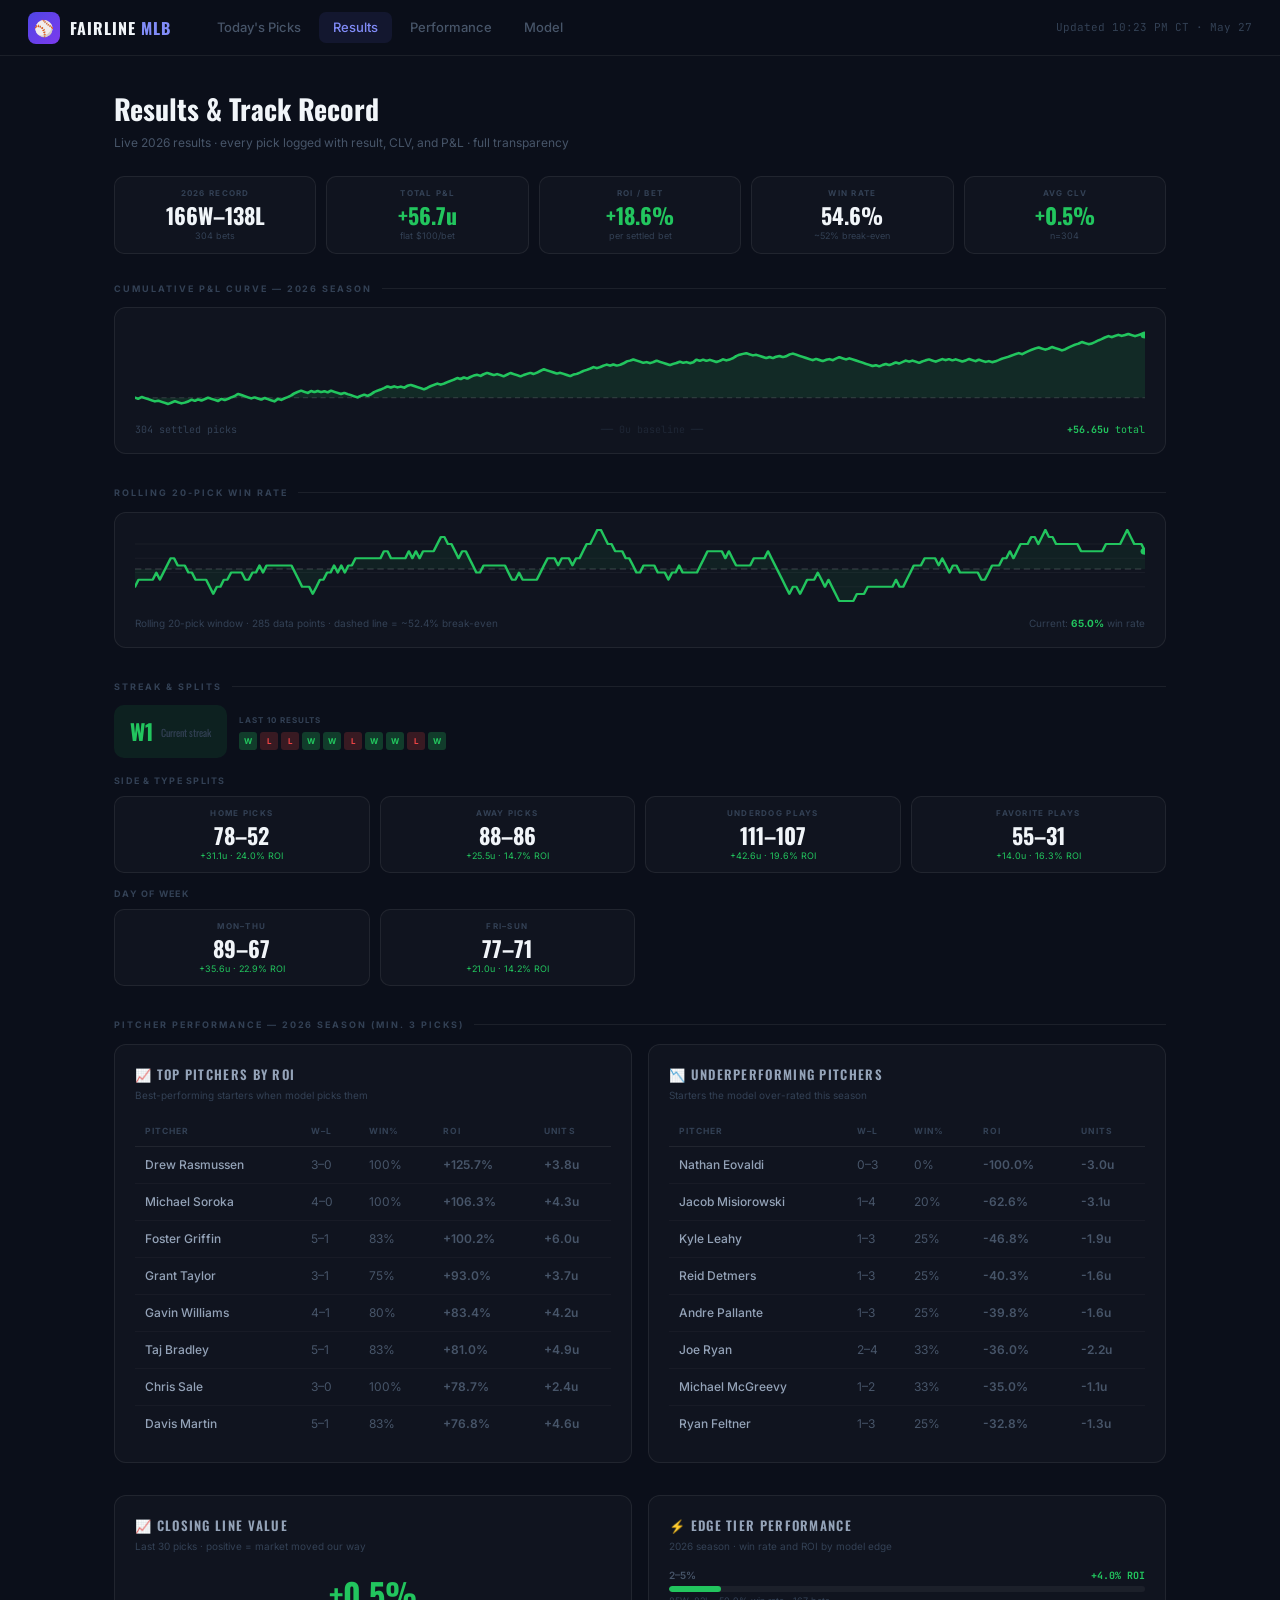
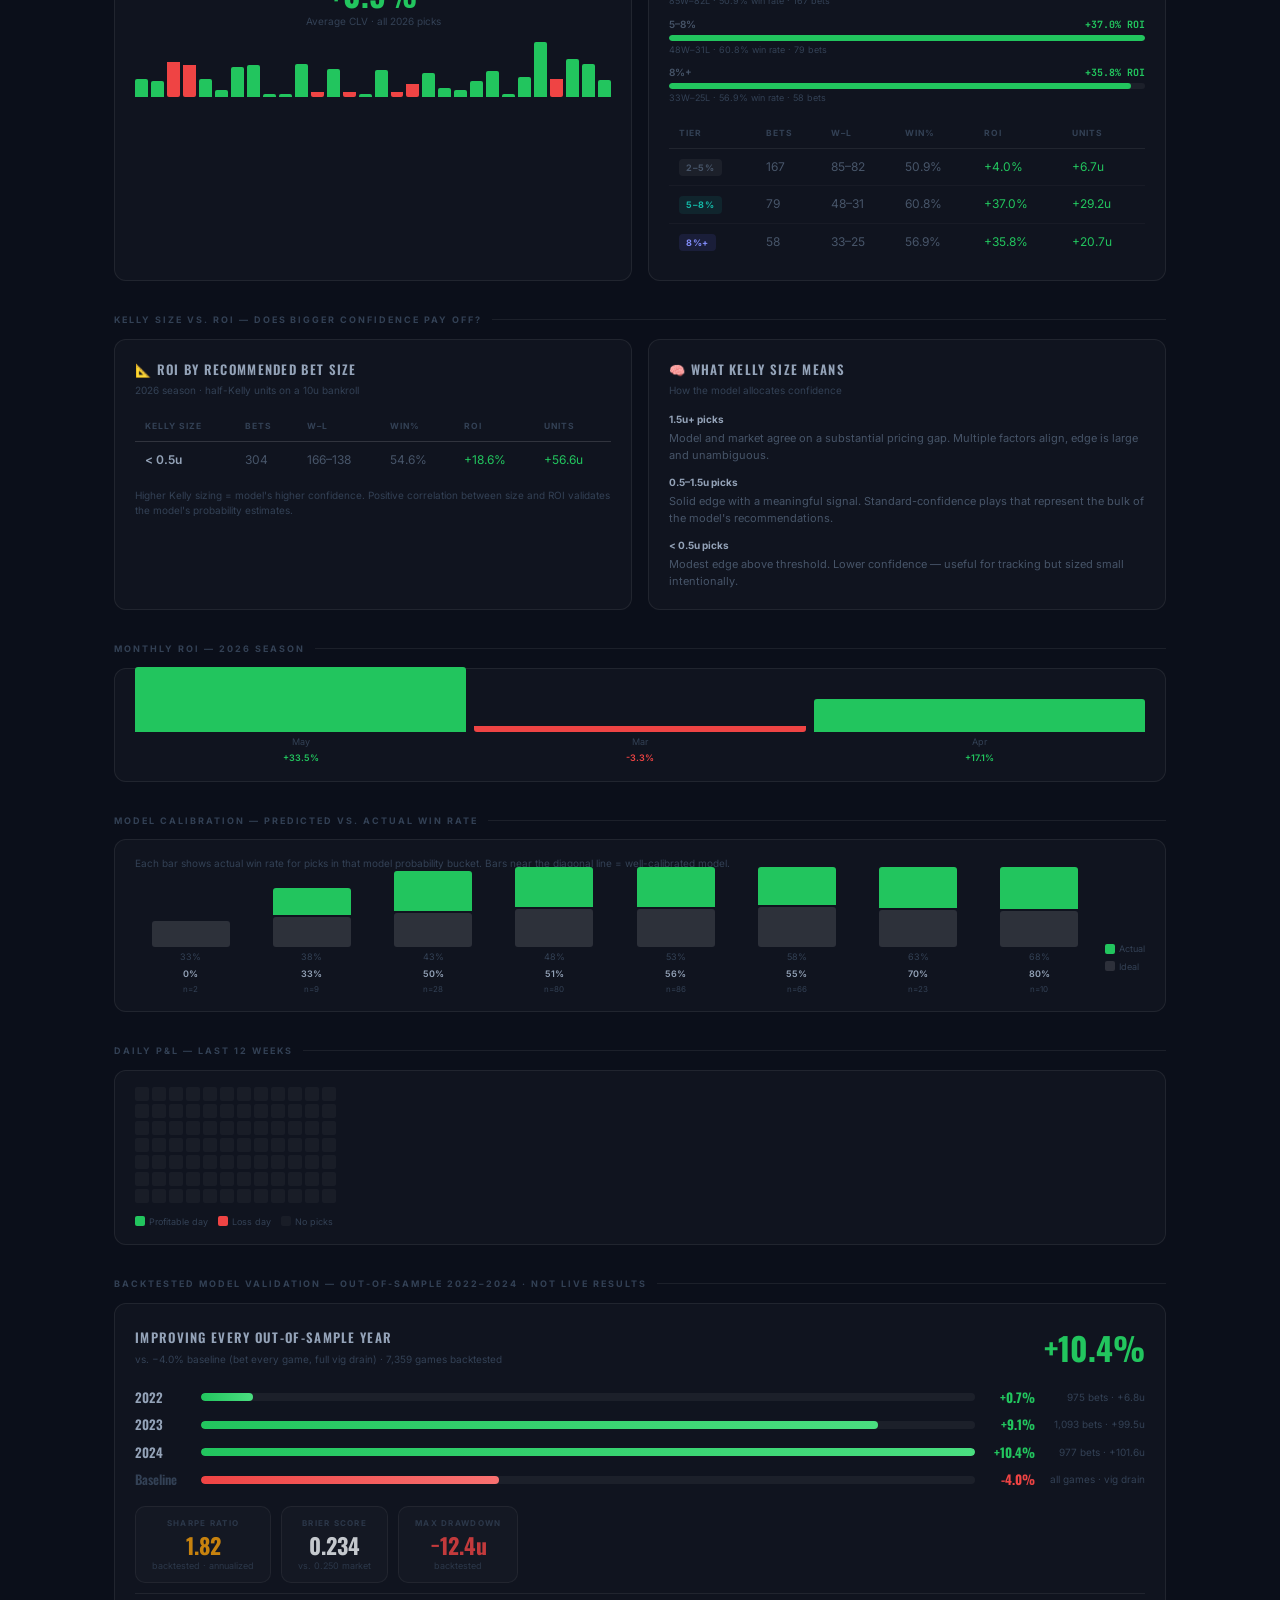
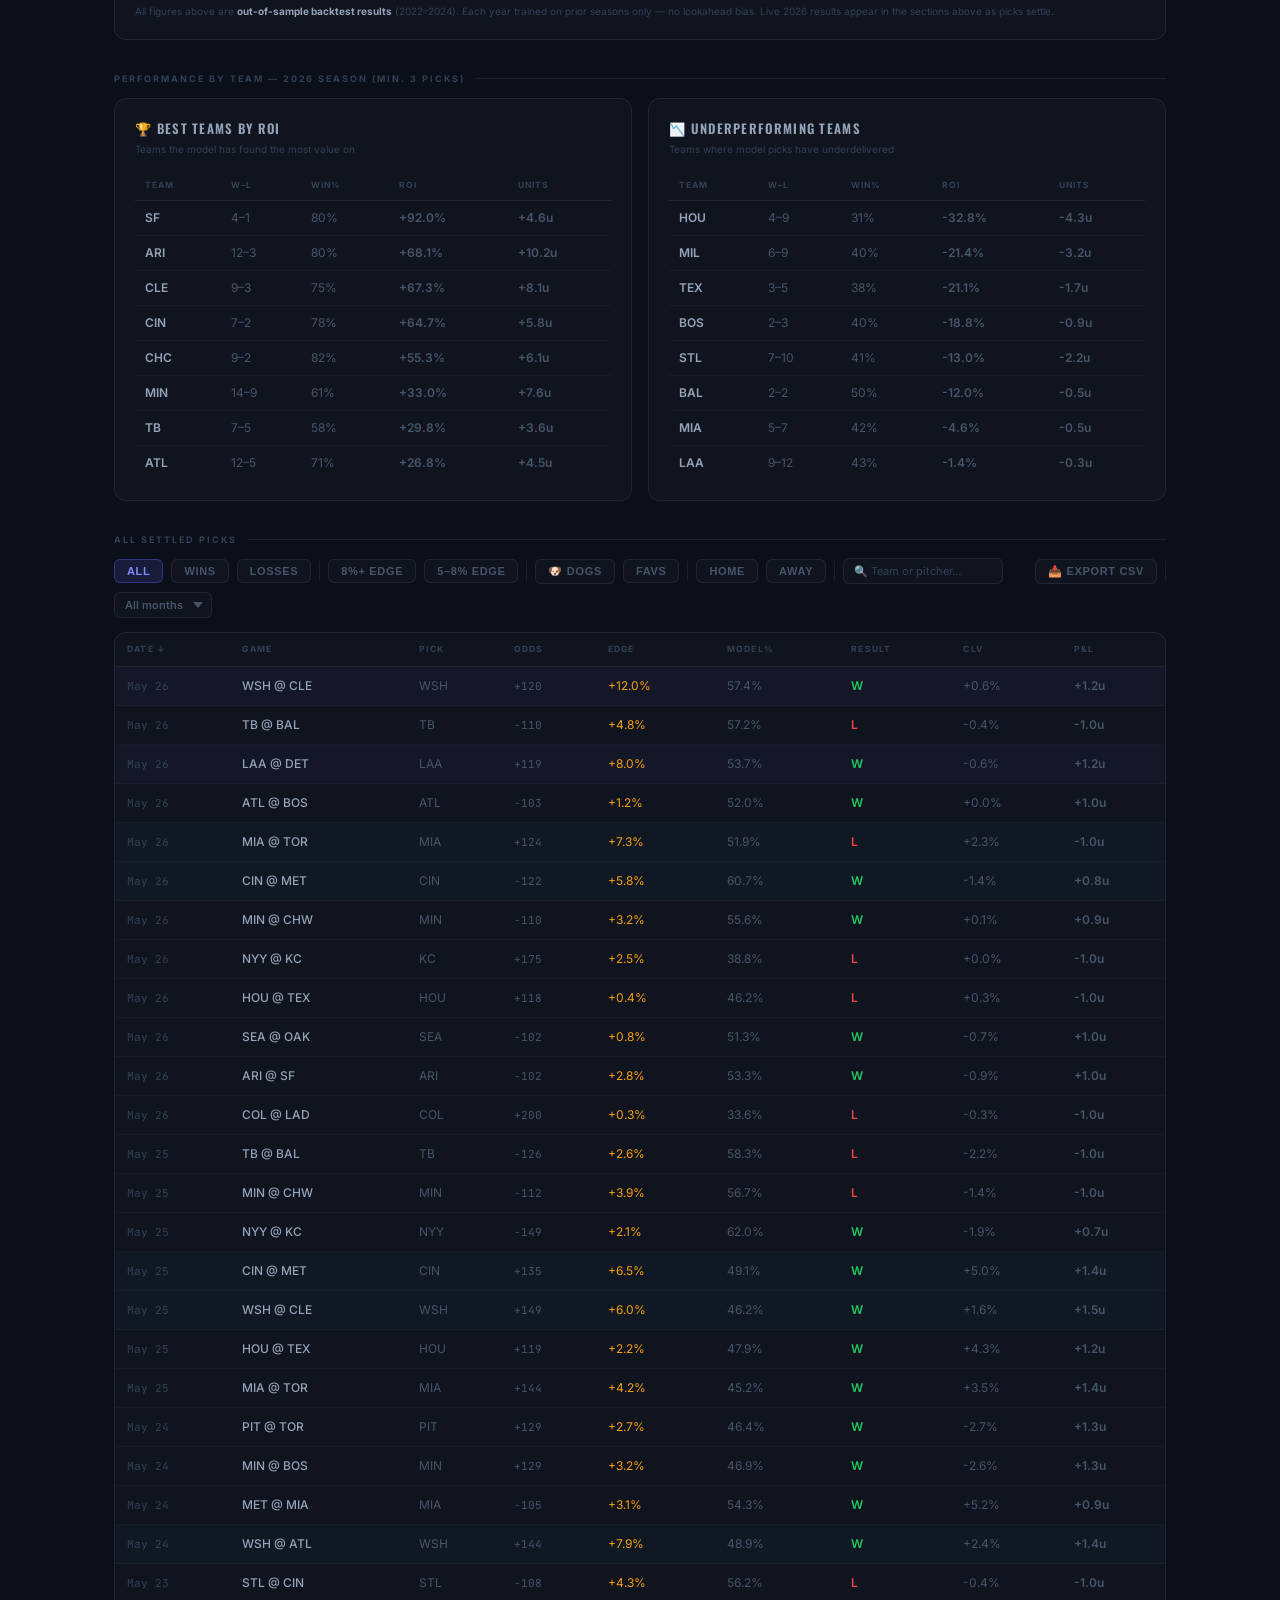
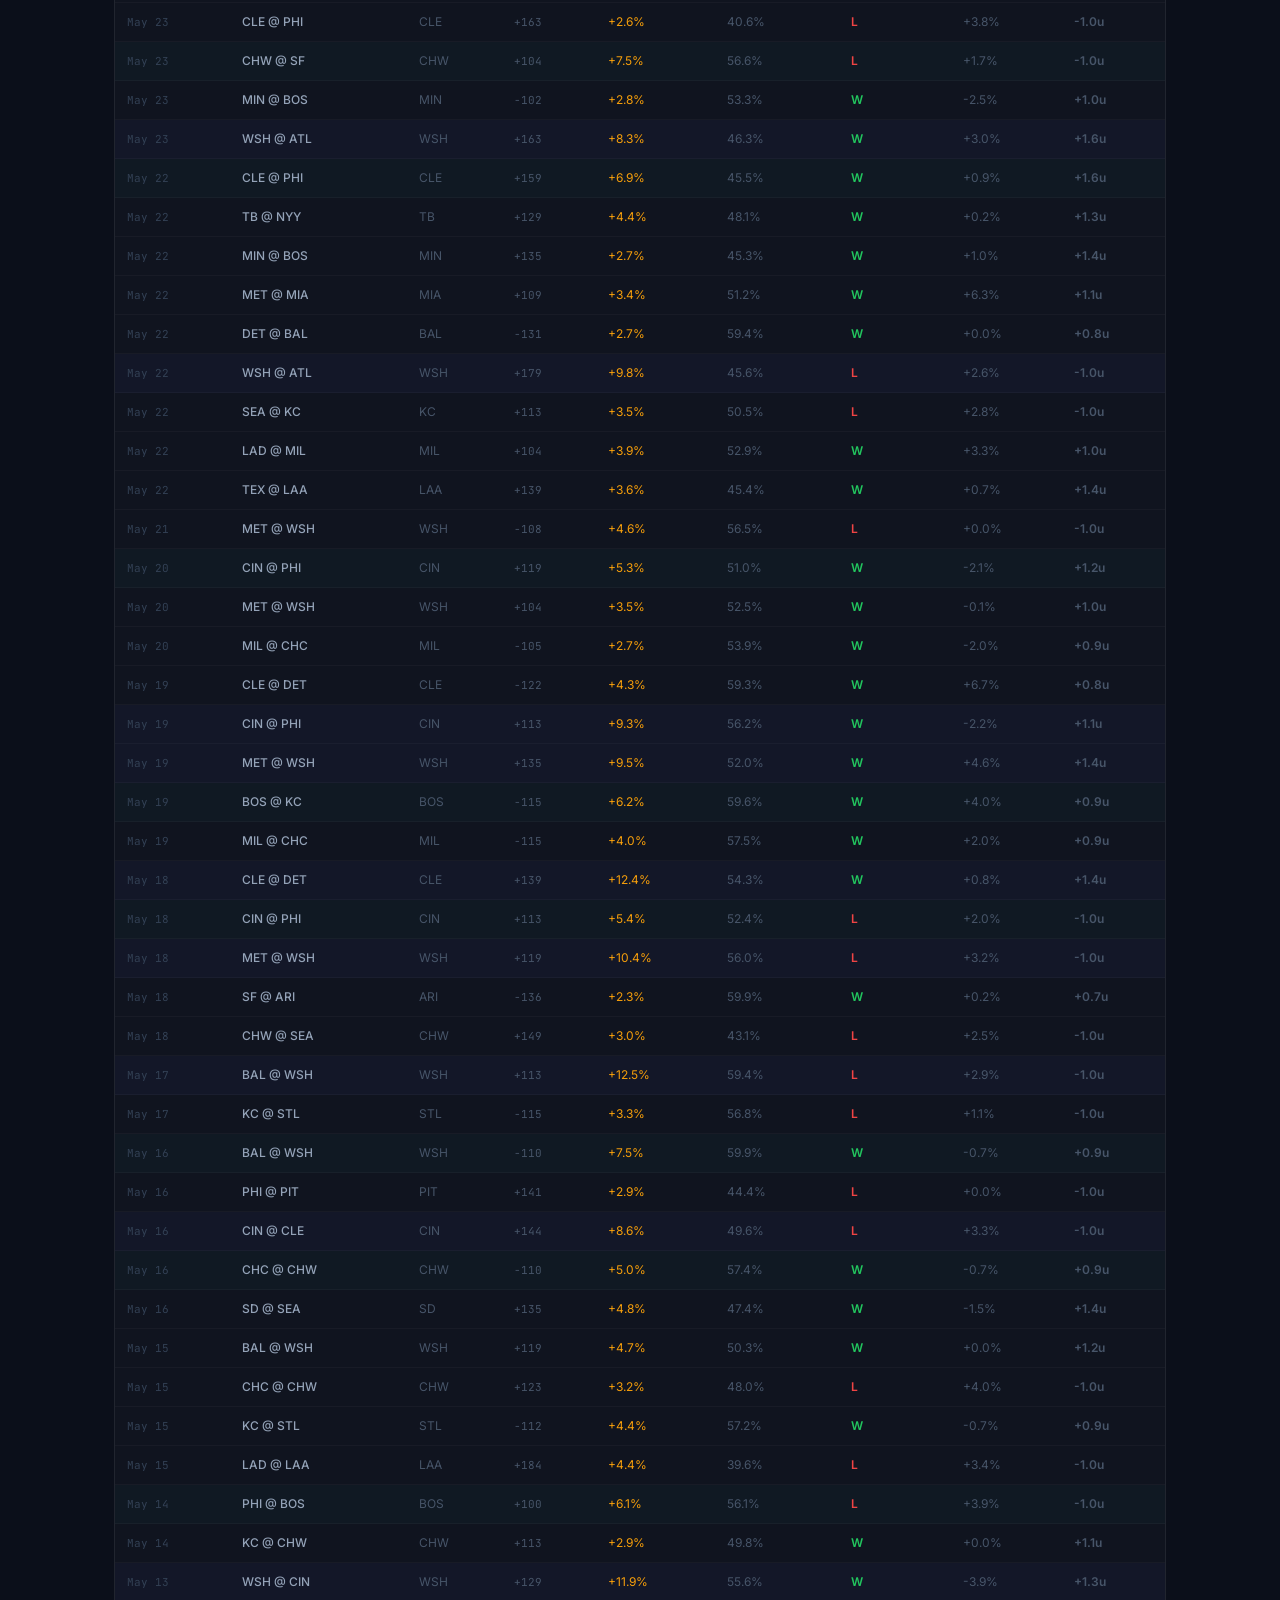
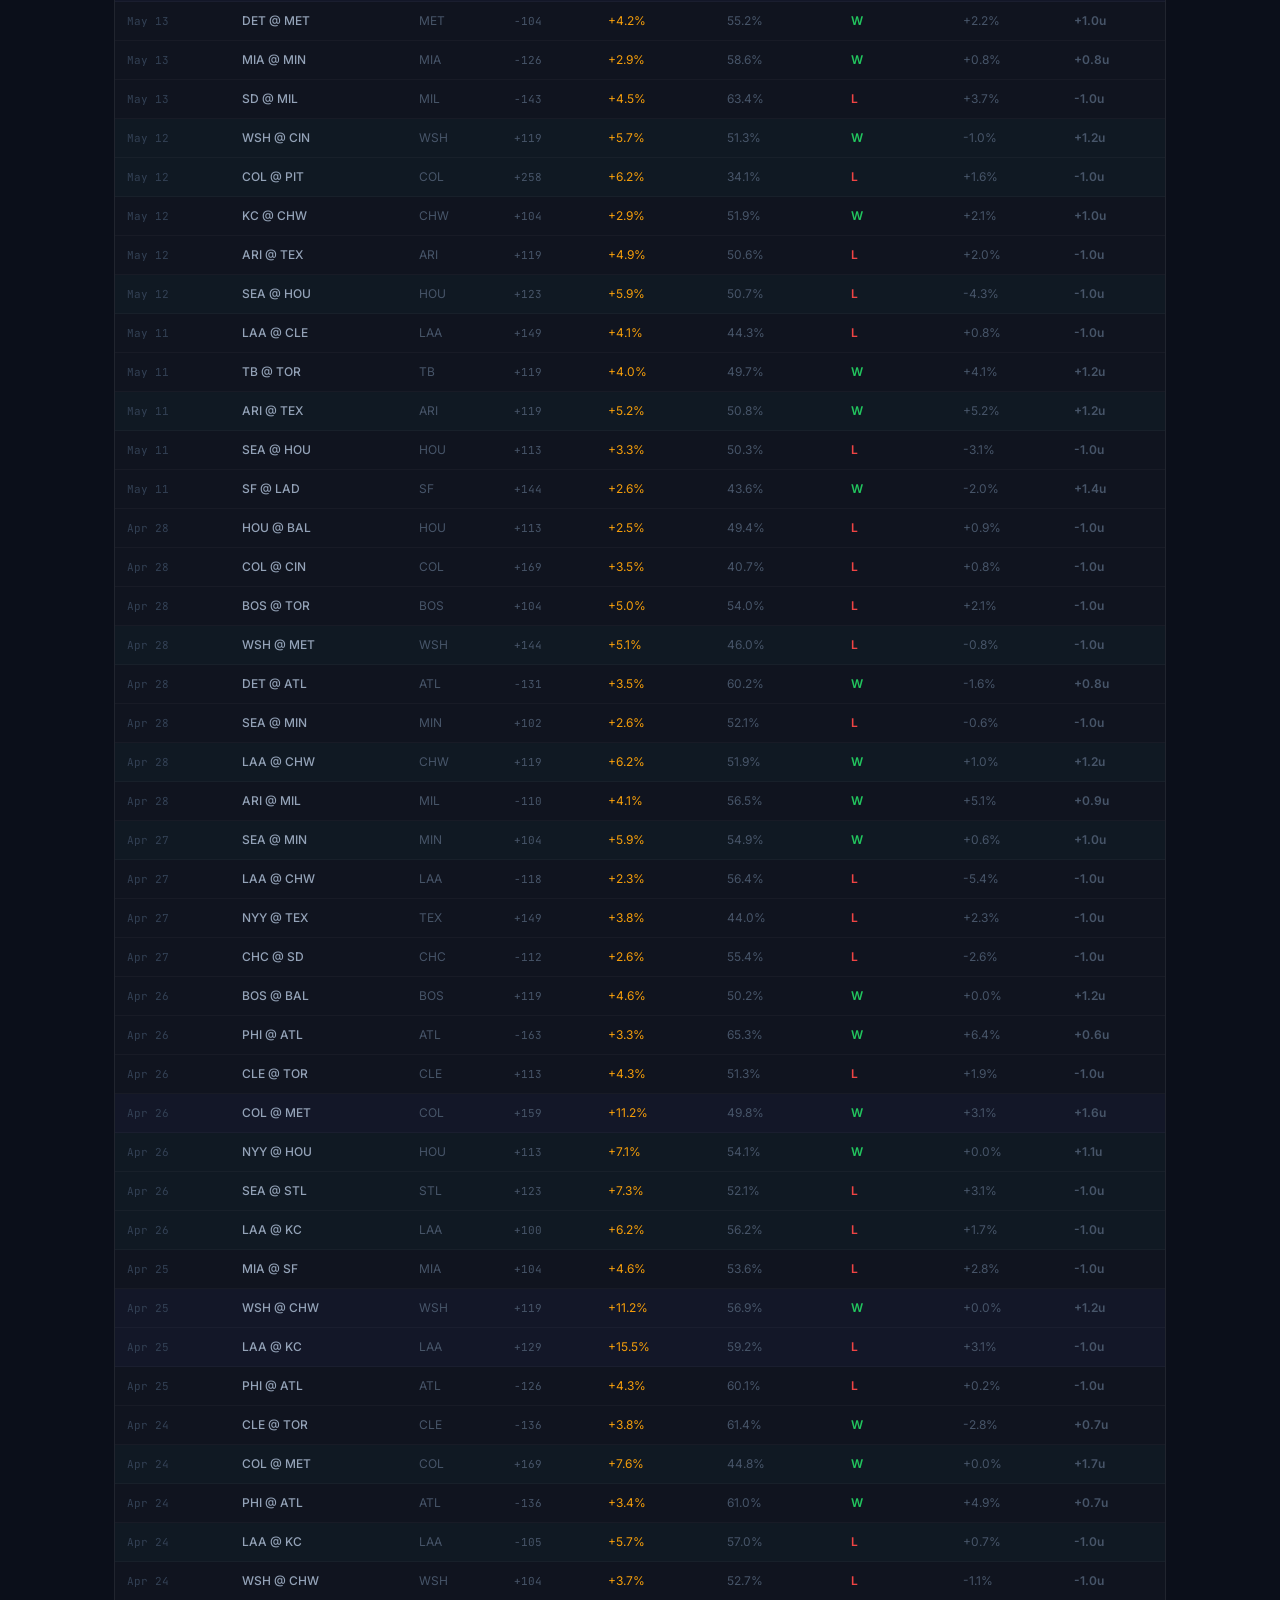
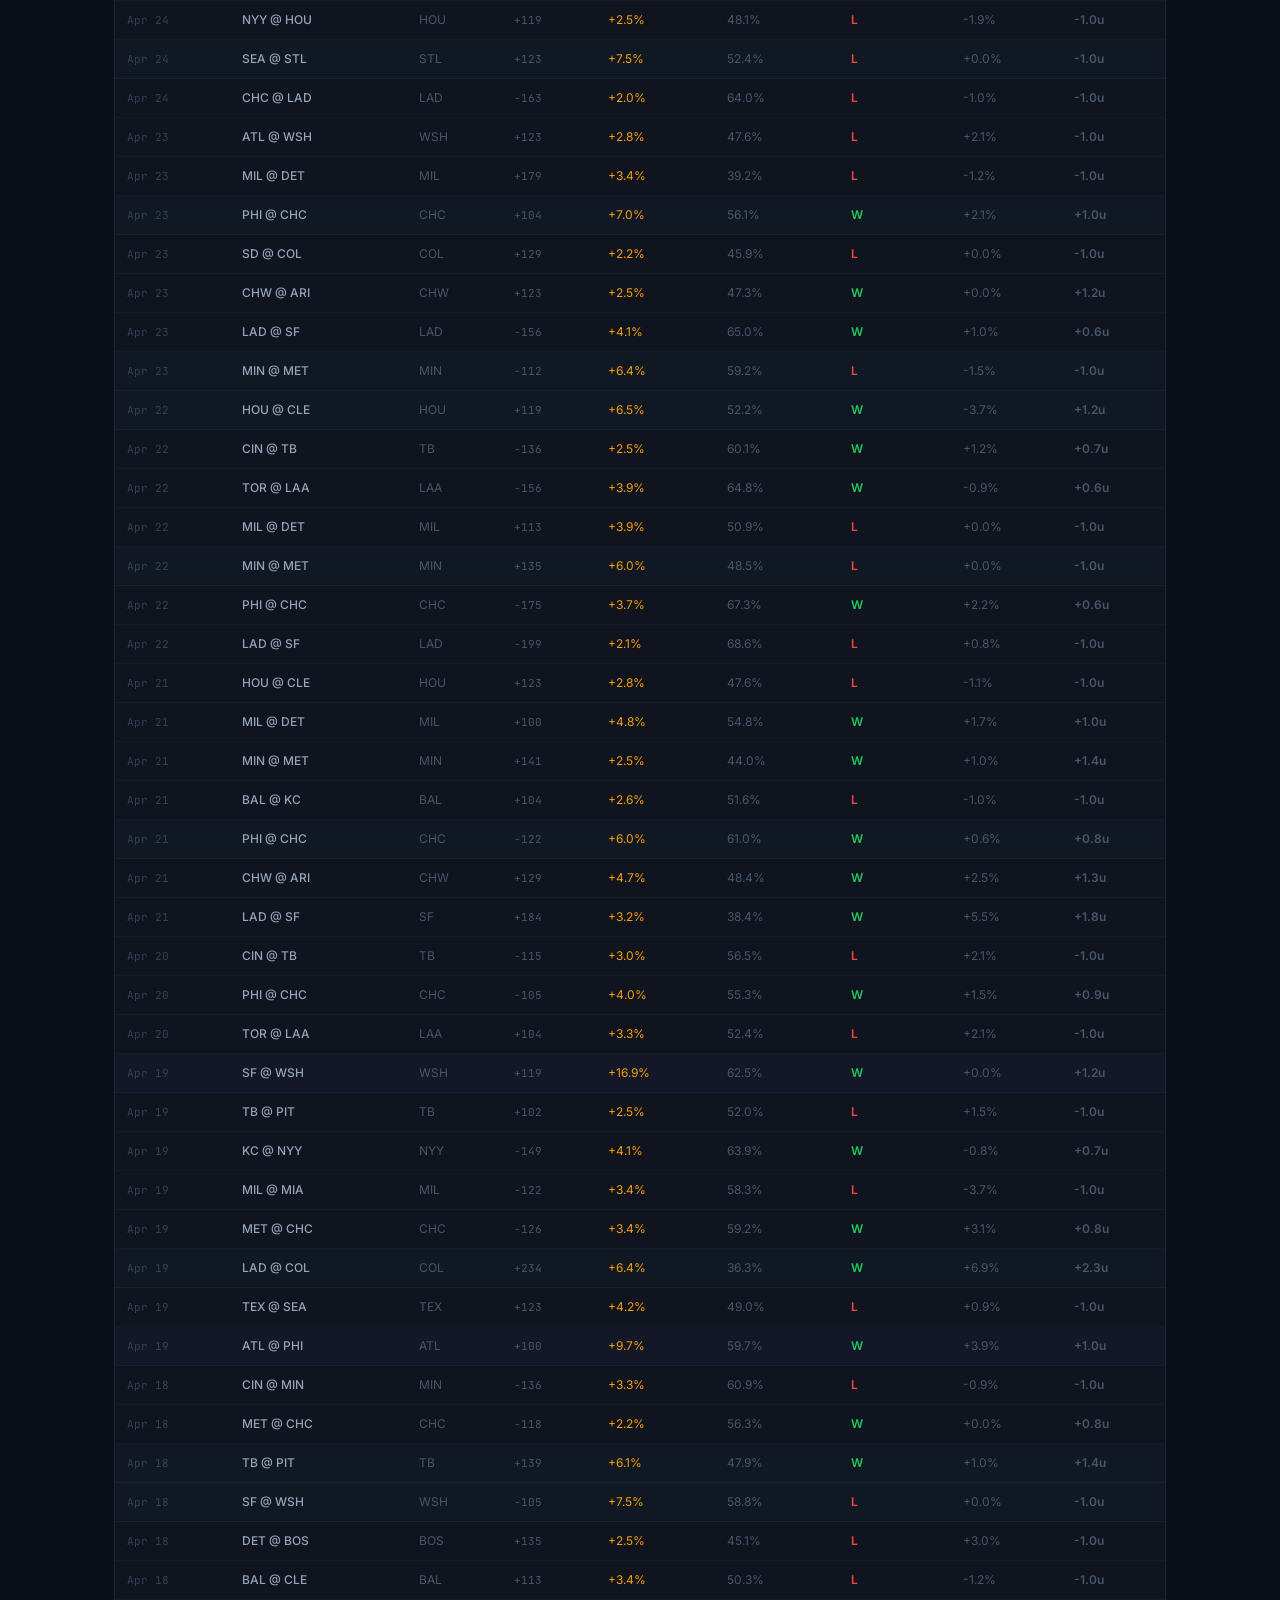
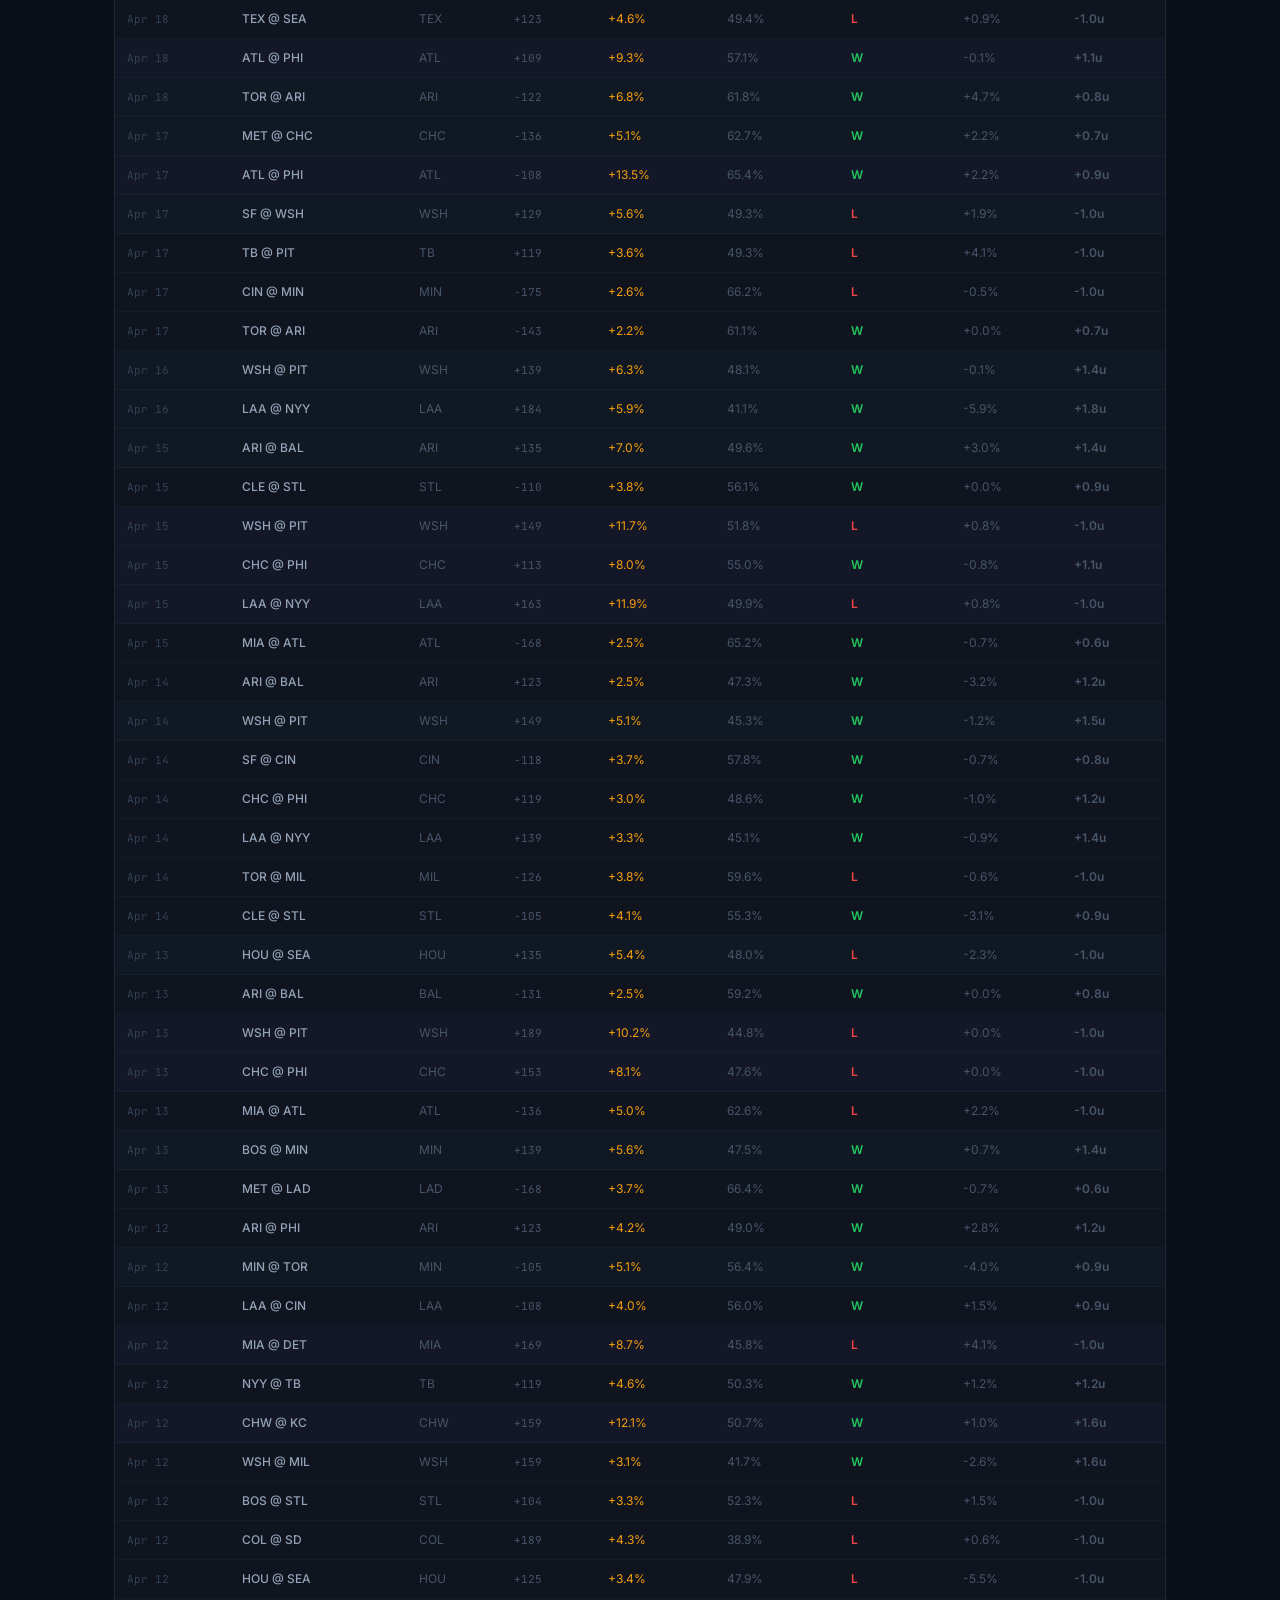
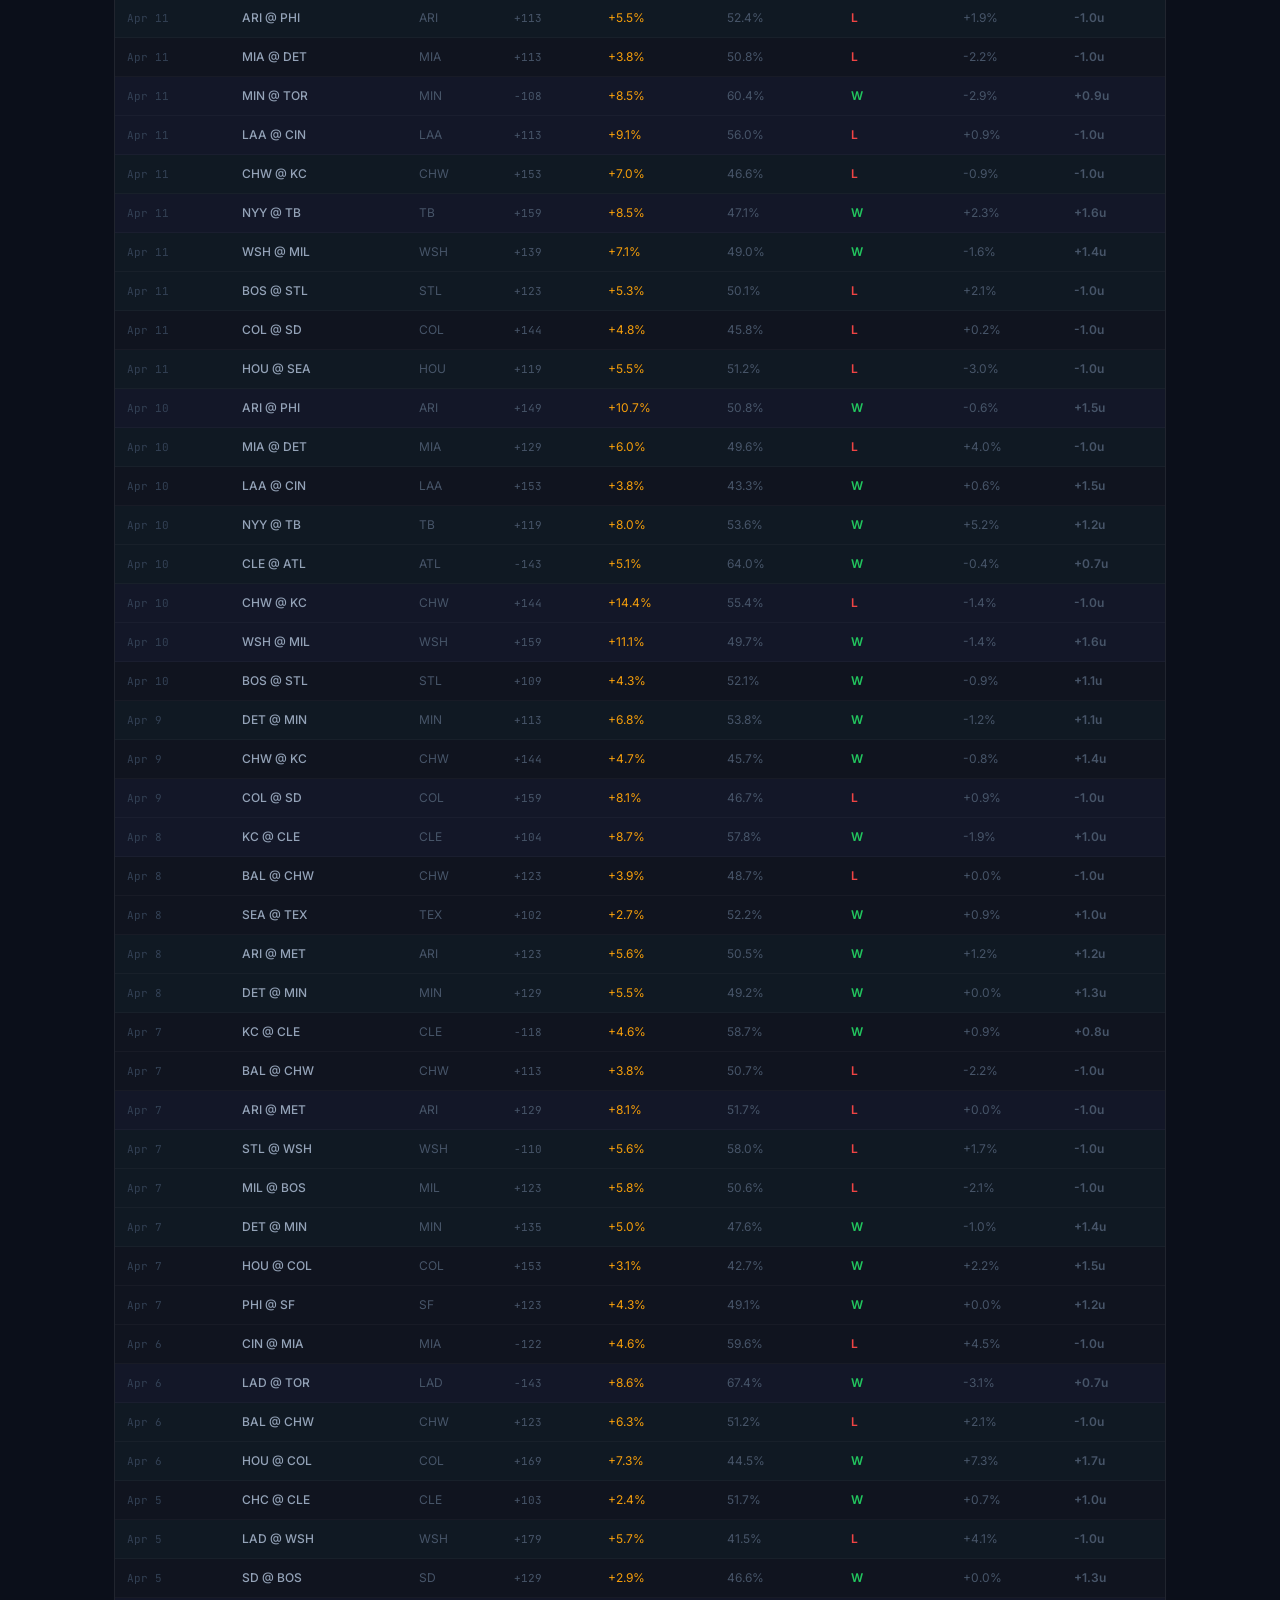
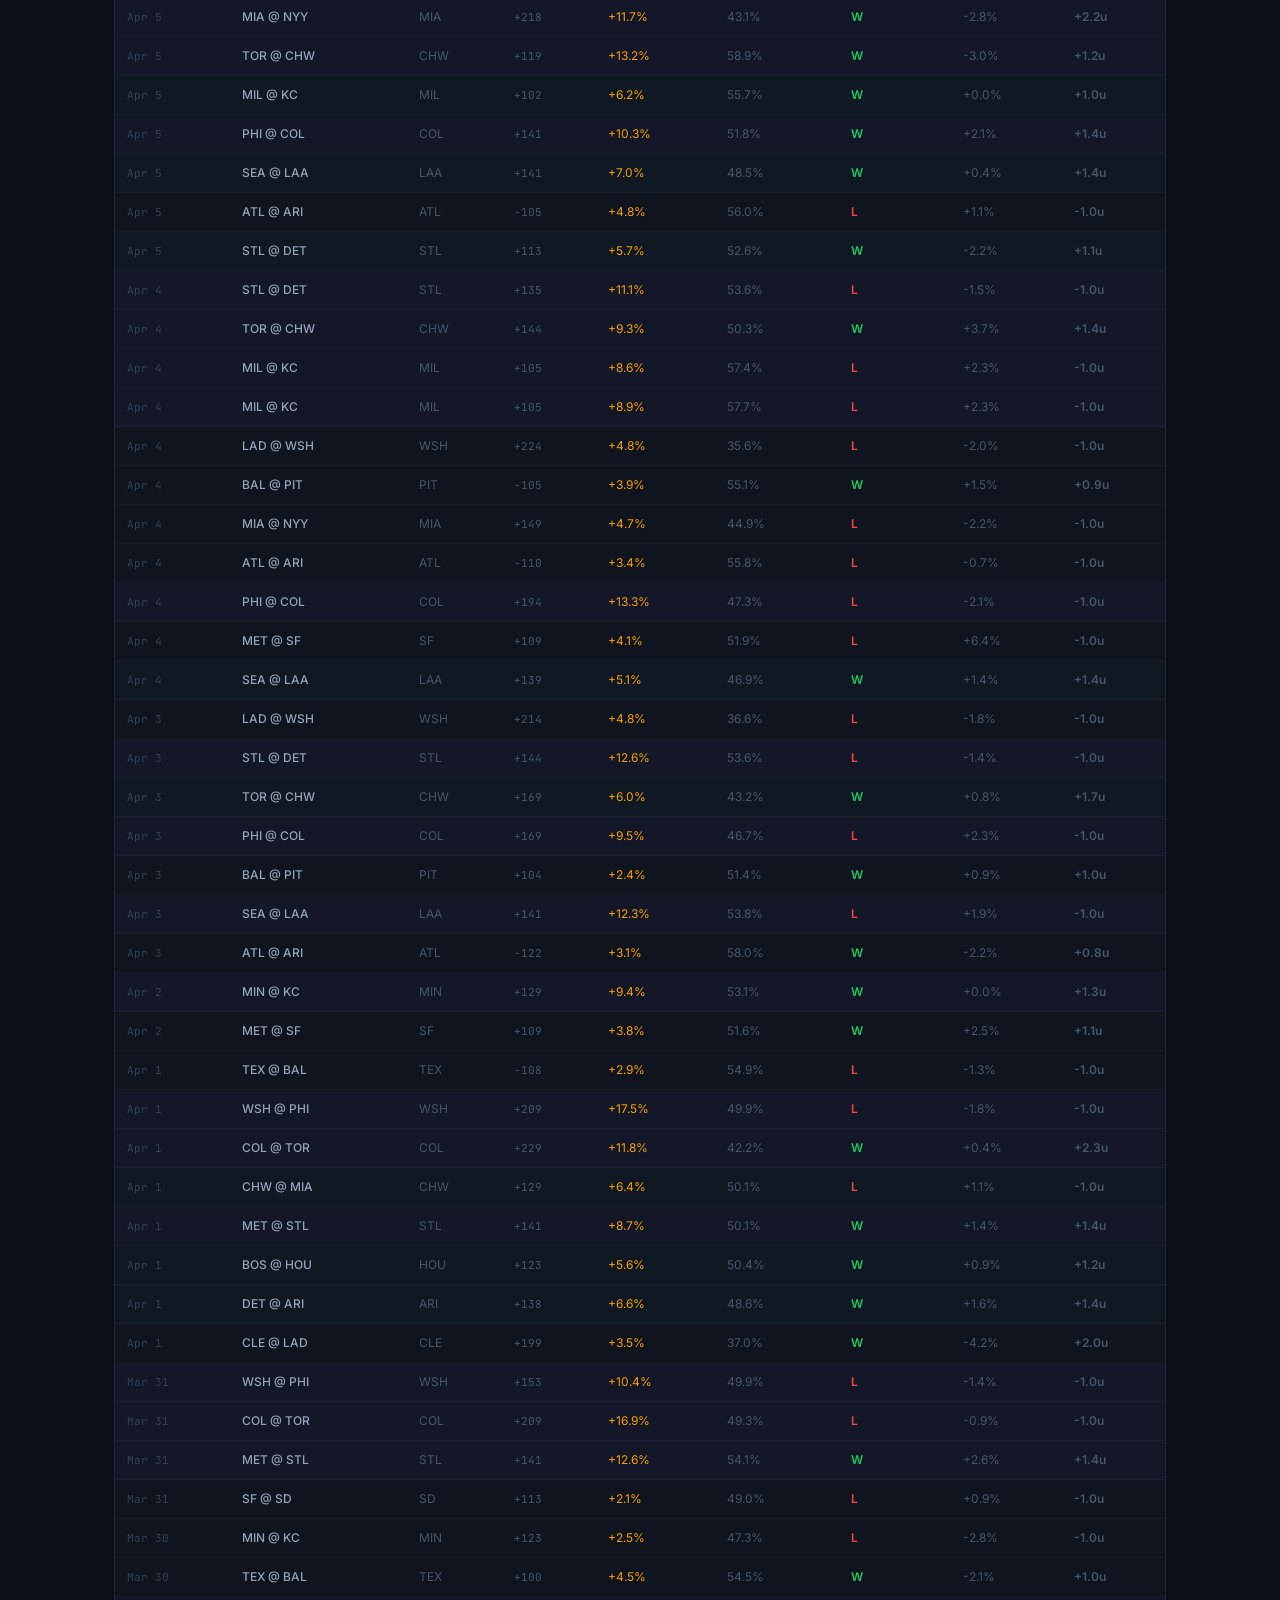
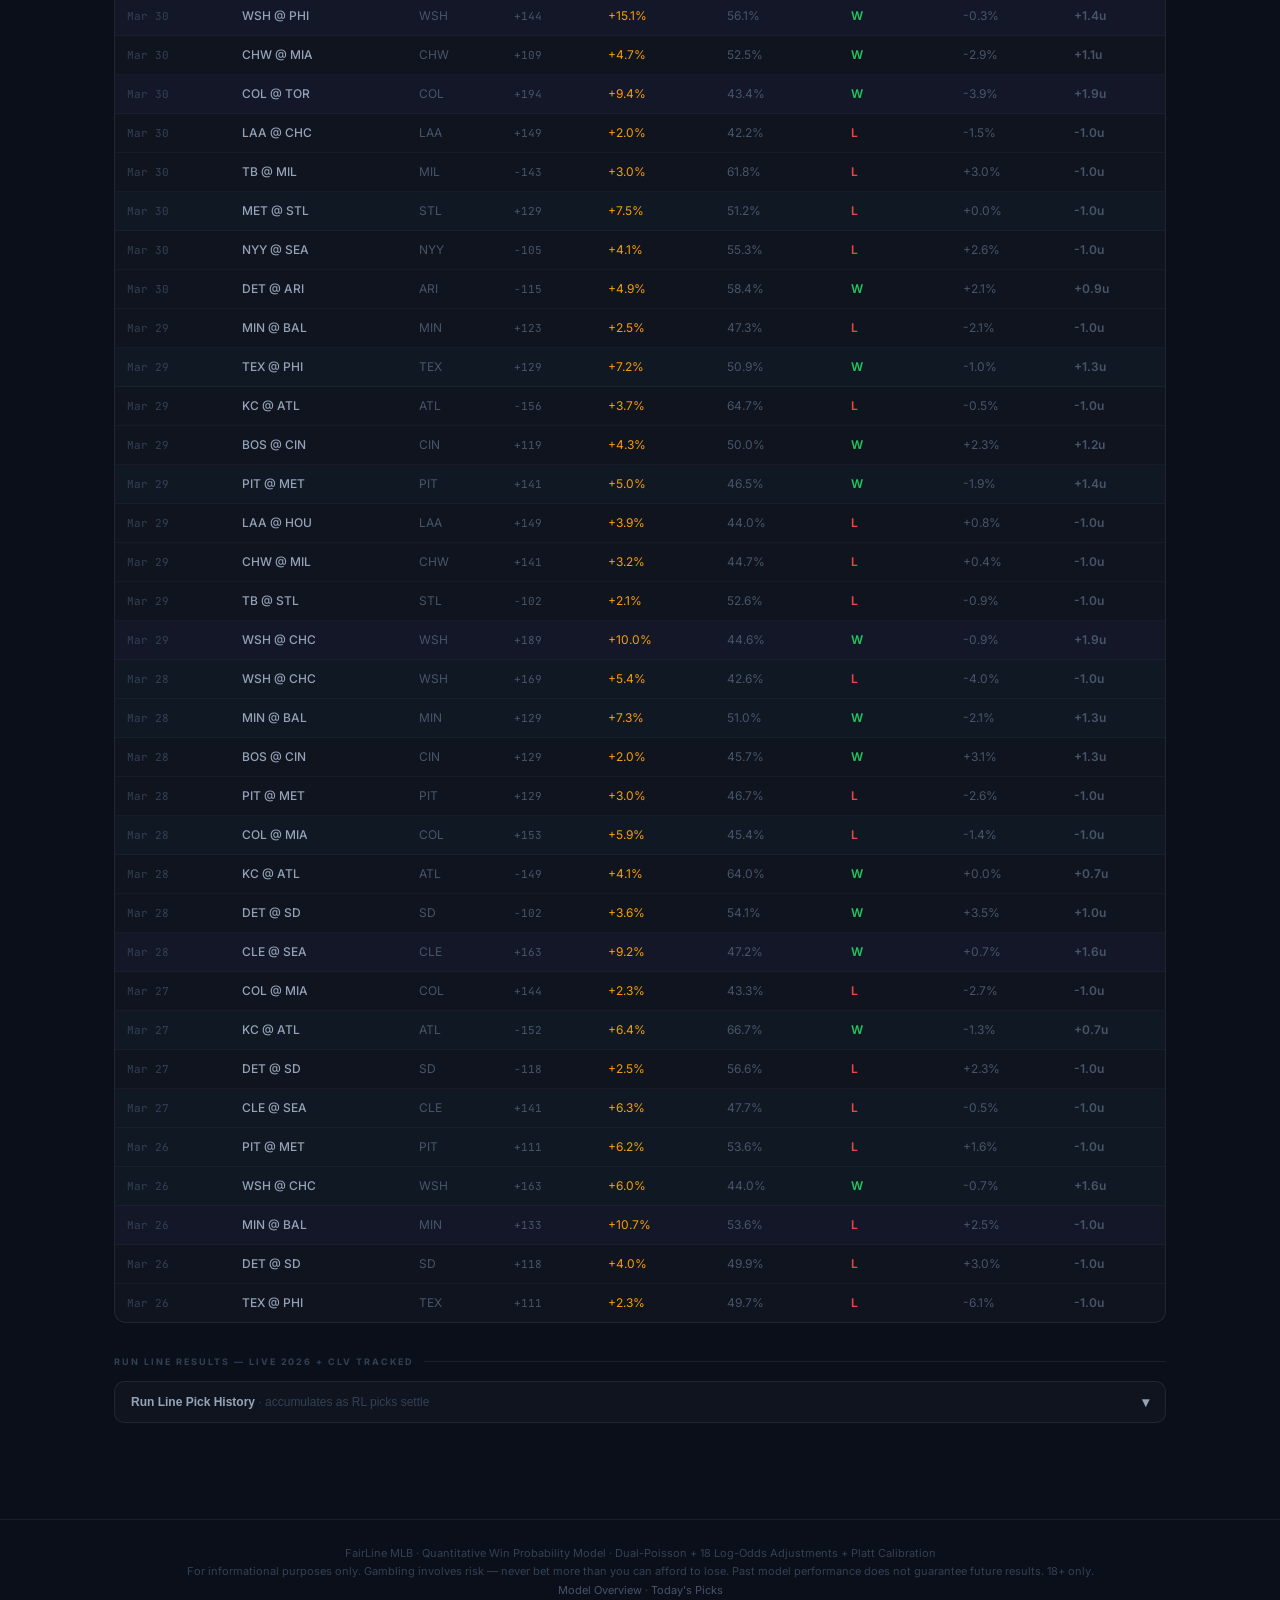
==== history.html @ d9f8406d "feat: model RL/O/U docs, history RL section, rl_performance recent_picks model.html - Add "Other Mar" ====
<!DOCTYPE html>
<html lang="en">
<head>
<meta charset="UTF-8">
<meta name="viewport" content="width=device-width, initial-scale=1.0">
<title>FairLine MLB — Results & Track Record</title>
<meta name="description" content="Live 2026 results, CLV tracking, edge tier breakdown, and full pick history for FairLine MLB.">
<meta property="og:title" content="FairLine MLB — Results & Track Record">
<meta property="og:description" content="Live 2026 results. Every pick logged with result, CLV, and P&L. Full transparency — 166W-138L, +56.7u, +0.46% CLV, +18.6% ROI.">
<meta property="og:type" content="website">
<meta property="og:image" content="https://bartelbradley-coder.github.io/fairline-mlb/og-image.png">
<meta property="og:image:width" content="1200">
<meta property="og:image:height" content="630">
<meta property="og:url" content="https://bartelbradley-coder.github.io/fairline-mlb/history.html">
<meta name="twitter:card" content="summary_large_image">
<meta name="twitter:title" content="FairLine MLB — Results & Track Record">
<meta name="twitter:description" content="Live 2026 MLB betting results with CLV tracking and full pick history.">
<meta name="twitter:image" content="https://bartelbradley-coder.github.io/fairline-mlb/og-image.png">
<link rel="icon" href="data:image/svg+xml,<svg xmlns='http://www.w3.org/2000/svg' viewBox='0 0 100 100'><text y='.9em' font-size='90'>⚾</text></svg>">
<link rel="stylesheet" href="style.css">
<style>
.page-title { font-family: 'Oswald', sans-serif; font-size: 28px; font-weight: 700; color: #f1f5f9; margin-bottom: 4px; }
.page-subtitle { font-size: 12px; color: var(--text-3); margin-bottom: 24px; }

.summary-row { display: flex; gap: 10px; flex-wrap: wrap; margin-bottom: 28px; }
.summary-row .stat-pill { flex: 1; min-width: 110px; }

/* P&L curve */
.pnl-curve-wrap { overflow: hidden; }
.pnl-curve-meta { display: flex; justify-content: space-between; align-items: center; font-size: 10px; color: var(--text-4); font-family: 'JetBrains Mono', monospace; margin-top: 8px; }

/* Analytics two-col */
.analytics-row { display: grid; grid-template-columns: 1fr 1fr; gap: 16px; }
@media (max-width: 700px) { .analytics-row { grid-template-columns: 1fr; } }

.card-title { font-family: 'Oswald', sans-serif; font-size: 13px; font-weight: 600; letter-spacing: 0.1em; text-transform: uppercase; color: var(--text-2); margin-bottom: 4px; }
.card-sub   { font-size: 10px; color: var(--text-4); margin-bottom: 14px; }

/* CLV chart */
.clv-chart { display: flex; align-items: flex-end; gap: 3px; height: 60px; overflow: hidden; }
.clv-bar { flex: 1; border-radius: 2px 2px 0 0; min-height: 2px; transition: opacity 0.15s; }
.clv-bar:hover { opacity: 0.75; }
.clv-bar.pos { background: var(--green); }
.clv-bar.neg { background: var(--red); border-radius: 0 0 2px 2px; }
.clv-avg-display { text-align: center; padding: 10px 0 8px; }
.clv-avg-num { font-family: 'Oswald', sans-serif; font-size: 32px; font-weight: 700; line-height: 1; }
.clv-avg-lbl { font-size: 10px; color: var(--text-4); margin-top: 4px; }

/* Edge tier table */
.edge-table { width: 100%; border-collapse: collapse; }
.edge-table th { font-size: 8.5px; font-weight: 700; letter-spacing: 0.12em; text-transform: uppercase; color: var(--text-4); padding: 8px 10px; text-align: left; border-bottom: 1px solid var(--border); }
.edge-table td { padding: 9px 10px; border-bottom: 1px solid rgba(255,255,255,0.03); font-size: 12px; color: var(--text-3); }
.edge-table tr:last-child td { border-bottom: none; }
.edge-tier-badge { display: inline-block; padding: 2px 7px; border-radius: 4px; font-size: 9px; font-weight: 700; letter-spacing: 0.08em; text-transform: uppercase; }
.et-strong { background: rgba(99,102,241,0.12); color: var(--indigo-lt); }
.et-value  { background: rgba(20,184,166,0.1); color: var(--teal); }
.et-all    { background: rgba(255,255,255,0.05); color: var(--text-3); }

/* Monthly ROI bars */
.monthly-chart { display: flex; align-items: flex-end; gap: 8px; height: 80px; }
.mo-col { display: flex; flex-direction: column; align-items: center; gap: 3px; flex: 1; }
.mo-bar { width: 100%; border-radius: 3px 3px 0 0; min-height: 3px; }
.mo-bar.pos { background: var(--green); }
.mo-bar.neg { background: var(--red); border-radius: 0 0 3px 3px; }
.mo-lbl { font-size: 9px; color: var(--text-4); }
.mo-val { font-size: 9px; font-weight: 600; }
.mo-val.pos { color: var(--green); }
.mo-val.neg { color: var(--red); }

/* Backtest */
.roi-row { display: flex; align-items: center; gap: 10px; margin-bottom: 8px; }
.roi-year { font-family: 'Oswald', sans-serif; font-size: 13px; font-weight: 600; color: var(--text-2); width: 56px; flex-shrink: 0; }
.roi-bar-wrap { flex: 1; height: 8px; background: rgba(255,255,255,0.05); border-radius: 100px; overflow: hidden; }
.roi-fill { height: 100%; border-radius: 100px; }
.roi-fill.pos { background: linear-gradient(90deg,#22c55e,#4ade80); }
.roi-fill.neg { background: linear-gradient(90deg,#ef4444,#f87171); }
.roi-pct { font-family: 'Oswald', sans-serif; font-size: 13px; font-weight: 700; width: 50px; text-align: right; flex-shrink: 0; }
.roi-pct.pos { color: var(--green); }
.roi-pct.neg { color: var(--red); }
.roi-meta { font-size: 10px; color: var(--text-4); }

/* Filters */
.filters { display: flex; gap: 8px; flex-wrap: wrap; margin-bottom: 14px; align-items: center; }
.filter-btn { padding: 5px 12px; border-radius: 6px; font-size: 11px; font-weight: 600; letter-spacing: 0.06em; text-transform: uppercase; border: 1px solid var(--border); background: var(--bg-card); color: var(--text-3); cursor: pointer; transition: all 0.15s; }
.filter-btn:hover { color: var(--text-2); background: rgba(255,255,255,0.04); }
.filter-btn.active { background: rgba(99,102,241,0.15); border-color: rgba(99,102,241,0.35); color: var(--indigo-lt); }
.filter-sep { width: 1px; height: 20px; background: var(--border); }

/* Sort headers */
.picks-table th { cursor: pointer; user-select: none; }
.picks-table th:hover { color: var(--text-3); }
.sort-asc::after  { content: ' ↑'; }
.sort-desc::after { content: ' ↓'; }

/* Responsive hide */
@media (max-width: 700px) { .hide-sm { display: none; } }

/* Month filter select */
.month-select {
  padding: 5px 10px;
  background: var(--bg-card);
  border: 1px solid var(--border);
  border-radius: 6px;
  color: var(--text-3);
  font-size: 11px; font-weight: 600;
  font-family: 'Inter', sans-serif;
  cursor: pointer;
  appearance: none;
  -webkit-appearance: none;
  padding-right: 22px;
  background-image: url("data:image/svg+xml,%3Csvg xmlns='http://www.w3.org/2000/svg' width='10' height='6'%3E%3Cpath d='M0 0l5 6 5-6z' fill='%23475569'/%3E%3C/svg%3E");
  background-repeat: no-repeat;
  background-position: right 8px center;
}
.month-select:focus { outline: none; border-color: rgba(99,102,241,0.4); color: var(--text-2); }

/* Edge tier row tinting */
tr.row-strong td { background: rgba(99,102,241,0.04); }
tr.row-value  td { background: rgba(20,184,166,0.03); }

.pnl-pos { color: var(--green); font-weight: 600; }
.pnl-neg { color: var(--red);   font-weight: 600; }

.no-history { text-align: center; padding: 56px 24px; color: var(--text-4); }
.no-history .nh-icon  { font-size: 40px; margin-bottom: 14px; }
.no-history .nh-title { font-family: 'Oswald', sans-serif; font-size: 20px; color: var(--text-3); margin-bottom: 8px; }
.no-history .nh-sub   { font-size: 12px; line-height: 1.7; }

.backtest-note { font-size: 10px; color: var(--text-4); margin-top: 10px; padding-top: 10px; border-top: 1px solid var(--border); line-height: 1.5; }

/* Search input */
.search-input {
  padding: 5px 10px;
  background: var(--bg-card);
  border: 1px solid var(--border); border-radius: 6px;
  color: var(--text-2); font-size: 11px; font-family: 'Inter', sans-serif;
  width: 160px; outline: none; flex-shrink: 0;
}
.search-input:focus { border-color: rgba(99,102,241,0.4); }
.search-input::placeholder { color: var(--text-4); }

/* Kelly ROI table (reuses edge-table styles) */
.kelly-table { width: 100%; border-collapse: collapse; }
.kelly-table th { font-size: 8.5px; font-weight: 700; letter-spacing: 0.12em; text-transform: uppercase; color: var(--text-4); padding: 8px 10px; text-align: left; border-bottom: 1px solid var(--border); }
.kelly-table td { padding: 9px 10px; border-bottom: 1px solid rgba(255,255,255,0.03); font-size: 12px; color: var(--text-3); }
.kelly-table tr:last-child td { border-bottom: none; }

/* Streak + breakdown pills */
.breakdown-row { display: flex; gap: 10px; flex-wrap: wrap; margin-bottom: 28px; }
.streak-pill { padding: 10px 16px; border-radius: 10px; font-family:'Oswald',sans-serif; font-size:22px; font-weight:700; display:flex; align-items:center; gap:8px; }
.streak-pill.W { background:rgba(34,197,94,0.1); color:var(--green); }
.streak-pill.L { background:rgba(239,68,68,0.1); color:var(--red); }
.streak-pill .sp-label { font-family:inherit; font-size:10px; font-weight:400; color:var(--text-4); margin-top:2px; }

.split-grid { display:grid; grid-template-columns:repeat(4,1fr); gap:10px; }
@media (max-width:600px) { .split-grid { grid-template-columns:repeat(2,1fr); } }

/* Calibration chart */
.calib-wrap { display:flex; align-items:flex-end; gap:10px; height:110px; margin-top:8px; }
.calib-col { display:flex; flex-direction:column; align-items:center; gap:3px; flex:1; }
.calib-bar-wrap { width:100%; display:flex; flex-direction:column; align-items:center; justify-content:flex-end; height:80px; gap:2px; }
.calib-bar { width:70%; border-radius:3px 3px 0 0; transition:height 0.3s; }
.calib-actual { background:var(--green); }
.calib-ideal  { background:rgba(255,255,255,0.12); border-radius:3px; }
.calib-lbl    { font-size:9px; color:var(--text-4); text-align:center; }
.calib-pct    { font-size:9px; font-weight:600; color:var(--text-2); }
.calib-n      { font-size:8px; color:var(--text-4); }

/* Streak result chips */
.streak-chips { display: flex; gap: 3px; margin-top: 6px; flex-wrap: wrap; }
.sc-chip { width: 18px; height: 18px; border-radius: 3px; display: inline-flex; align-items: center; justify-content: center; font-size: 8px; font-weight: 700; flex-shrink: 0; }
.sc-chip.W { background: rgba(34,197,94,0.25); color: var(--green); }
.sc-chip.L { background: rgba(239,68,68,0.2); color: var(--red); }

/* Per-team table */
.team-table { width: 100%; border-collapse: collapse; }
.team-table th { font-size: 8.5px; font-weight: 700; letter-spacing: 0.12em; text-transform: uppercase; color: var(--text-4); padding: 8px 10px; text-align: left; border-bottom: 1px solid var(--border); cursor: pointer; user-select: none; }
.team-table th:hover { color: var(--text-3); }
.team-table td { padding: 8px 10px; border-bottom: 1px solid rgba(255,255,255,0.03); font-size: 12px; color: var(--text-3); }
.team-table tr:last-child td { border-bottom: none; }
.team-table tr:hover td { background: rgba(255,255,255,0.02); }

/* Rolling win rate chart */
.rolling-chart-wrap { position: relative; }

/* Edge bucket bar chart */
.edge-bar-row { margin-bottom: 9px; }
.edge-bar-row:last-child { margin-bottom: 0; }

/* Calendar heatmap */
.calendar-wrap { display:flex; gap:3px; overflow-x:auto; padding-bottom:4px; }
.cal-week { display:flex; flex-direction:column; gap:3px; }
.cal-day { width:14px; height:14px; border-radius:2px; cursor:default; transition:opacity 0.15s; }
.cal-day:hover { opacity:0.75; }
.cal-day.no-picks { background:rgba(255,255,255,0.04); }
.cal-day.win      { background:var(--green); }
.cal-day.loss     { background:var(--red); }
.cal-day.break-even { background:rgba(255,255,255,0.15); }
.cal-legend { display:flex; align-items:center; gap:10px; margin-top:8px; font-size:9px; color:var(--text-4); }
.cal-legend-item { display:flex; align-items:center; gap:4px; }
.cal-legend-swatch { width:10px; height:10px; border-radius:2px; }

/* RL picks section */
.rl-toggle-btn { width:100%; text-align:left; padding:12px 16px; background:var(--bg-card); border:1px solid var(--border); border-radius:10px; color:var(--text-2); font-size:12px; font-weight:600; cursor:pointer; display:flex; align-items:center; justify-content:space-between; margin-bottom:0; transition:background 0.15s; }
.rl-toggle-btn:hover { background:rgba(255,255,255,0.04); }
.rl-toggle-btn .chevron { font-size:14px; transition:transform 0.2s; }
.rl-toggle-btn.open .chevron { transform:rotate(180deg); }
.rl-body { display:none; margin-top:8px; }
.rl-body.open { display:block; }
.rl-table { width:100%; border-collapse:collapse; }
.rl-table th { font-size:8.5px; font-weight:700; letter-spacing:0.12em; text-transform:uppercase; color:var(--text-4); padding:8px 10px; text-align:left; border-bottom:1px solid var(--border); }
.rl-table td { padding:9px 10px; border-bottom:1px solid rgba(255,255,255,0.03); font-size:12px; color:var(--text-3); }
.rl-table tr:last-child td { border-bottom:none; }
</style>
</head>
<body>

<nav>
  <a class="nav-brand" href="index.html">
    <div class="nav-logo">⚾</div>
    <div class="nav-name">FAIRLINE <em>MLB</em></div>
  </a>
  <div class="nav-links">
    <a class="nav-link" href="index.html">Today's Picks</a>
    <a class="nav-link active" href="history.html">Results</a>
    <a class="nav-link" href="performance.html">Performance</a>
    <a class="nav-link" href="model.html">Model</a>
  </div>
  <div class="nav-right">
    <span class="nav-updated" id="last-updated">—</span>
  </div>
</nav>

<div class="page">

  <div class="page-title">Results &amp; Track Record</div>
  <div class="page-subtitle">Live 2026 results · every pick logged with result, CLV, and P&amp;L · full transparency</div>

  <!-- Summary pills -->
  <div class="summary-row" id="summary-row">
    <div class="loading">Loading…</div>
  </div>

  <!-- P&L Curve -->
  <div class="section">
    <div class="sec-lbl">Cumulative P&amp;L Curve — 2026 Season</div>
    <div class="card" style="padding:16px 20px">
      <div class="pnl-curve-wrap" id="pnl-curve"><div class="loading" style="padding:20px">Loading…</div></div>
    </div>
  </div>

  <!-- Rolling Win Rate Chart -->
  <div class="section" id="rolling-section" style="display:none">
    <div class="sec-lbl">Rolling 20-Pick Win Rate</div>
    <div class="card" style="padding:16px 20px">
      <div id="rolling-chart"></div>
    </div>
  </div>

  <!-- Streak + Breakdown stats (#4) -->
  <div class="section" id="breakdown-section" style="display:none">
    <div class="sec-lbl">Streak &amp; Splits</div>
    <div id="streak-breakdown"></div>
  </div>

  <!-- Pitcher Performance -->
  <div class="section" id="pitcher-section" style="display:none">
    <div class="sec-lbl">Pitcher Performance — 2026 Season (min. 3 picks)</div>
    <div class="analytics-row">
      <div class="card">
        <div class="card-title">📈 Top Pitchers by ROI</div>
        <div class="card-sub">Best-performing starters when model picks them</div>
        <table class="edge-table" id="top-pitchers-table">
          <thead><tr><th>Pitcher</th><th>W–L</th><th>Win%</th><th>ROI</th><th>Units</th></tr></thead>
          <tbody id="top-pitchers-tbody"><tr><td colspan="5" style="color:var(--text-4);padding:16px 10px">Loading…</td></tr></tbody>
        </table>
      </div>
      <div class="card">
        <div class="card-title">📉 Underperforming Pitchers</div>
        <div class="card-sub">Starters the model over-rated this season</div>
        <table class="edge-table" id="bot-pitchers-table">
          <thead><tr><th>Pitcher</th><th>W–L</th><th>Win%</th><th>ROI</th><th>Units</th></tr></thead>
          <tbody id="bot-pitchers-tbody"><tr><td colspan="5" style="color:var(--text-4);padding:16px 10px">Loading…</td></tr></tbody>
        </table>
      </div>
    </div>
  </div>

  <!-- Analytics row: CLV + Edge tier -->
  <div class="section">
    <div class="analytics-row">

      <!-- CLV Tracking -->
      <div class="card">
        <div class="card-title">📈 Closing Line Value</div>
        <div class="card-sub">Last 30 picks · positive = market moved our way</div>
        <div class="clv-avg-display">
          <div class="clv-avg-num" id="clv-avg-num">—</div>
          <div class="clv-avg-lbl">Average CLV · all 2026 picks</div>
        </div>
        <div class="clv-chart" id="clv-chart"></div>
      </div>

      <!-- Edge Tier Breakdown -->
      <div class="card">
        <div class="card-title">⚡ Edge Tier Performance</div>
        <div class="card-sub">2026 season · win rate and ROI by model edge</div>
        <div id="edge-bars" style="margin-bottom:14px"></div>
        <table class="edge-table" id="edge-table">
          <thead><tr><th>Tier</th><th>Bets</th><th>W–L</th><th>Win%</th><th>ROI</th><th>Units</th></tr></thead>
          <tbody id="edge-tbody"><tr><td colspan="6" style="color:var(--text-4);padding:16px 10px">Loading…</td></tr></tbody>
        </table>
      </div>

    </div>
  </div>

  <!-- Kelly Size ROI Breakdown -->
  <div class="section" id="kelly-section" style="display:none">
    <div class="sec-lbl">Kelly Size vs. ROI — Does Bigger Confidence Pay Off?</div>
    <div class="analytics-row">
      <div class="card">
        <div class="card-title">📐 ROI by Recommended Bet Size</div>
        <div class="card-sub">2026 season · half-Kelly units on a 10u bankroll</div>
        <table class="kelly-table" id="kelly-table">
          <thead><tr><th>Kelly Size</th><th>Bets</th><th>W–L</th><th>Win%</th><th>ROI</th><th>Units</th></tr></thead>
          <tbody id="kelly-tbody"><tr><td colspan="6" style="color:var(--text-4);padding:16px 10px">Loading…</td></tr></tbody>
        </table>
        <div style="font-size:10px;color:var(--text-4);margin-top:10px;line-height:1.5">
          Higher Kelly sizing = model's higher confidence. Positive correlation between size and ROI validates the model's probability estimates.
        </div>
      </div>
      <div class="card">
        <div class="card-title">🧠 What Kelly Size Means</div>
        <div class="card-sub">How the model allocates confidence</div>
        <div style="display:flex;flex-direction:column;gap:12px;margin-top:4px">
          <div>
            <div style="font-size:10px;font-weight:700;color:var(--text-2);margin-bottom:3px">1.5u+ picks</div>
            <div style="font-size:11px;color:var(--text-3);line-height:1.5">Model and market agree on a substantial pricing gap. Multiple factors align, edge is large and unambiguous.</div>
          </div>
          <div>
            <div style="font-size:10px;font-weight:700;color:var(--text-2);margin-bottom:3px">0.5–1.5u picks</div>
            <div style="font-size:11px;color:var(--text-3);line-height:1.5">Solid edge with a meaningful signal. Standard-confidence plays that represent the bulk of the model's recommendations.</div>
          </div>
          <div>
            <div style="font-size:10px;font-weight:700;color:var(--text-2);margin-bottom:3px">&lt; 0.5u picks</div>
            <div style="font-size:11px;color:var(--text-3);line-height:1.5">Modest edge above threshold. Lower confidence — useful for tracking but sized small intentionally.</div>
          </div>
        </div>
      </div>
    </div>
  </div>

  <!-- Monthly ROI -->
  <div class="section" id="monthly-section" style="display:none">
    <div class="sec-lbl">Monthly ROI — 2026 Season</div>
    <div class="card" style="padding:16px 20px">
      <div class="monthly-chart" id="monthly-chart"></div>
    </div>
  </div>

  <!-- Calibration chart (#3) -->
  <div class="section" id="calib-section" style="display:none">
    <div class="sec-lbl">Model Calibration — Predicted vs. Actual Win Rate</div>
    <div class="card" style="padding:16px 20px">
      <div class="card-sub">Each bar shows actual win rate for picks in that model probability bucket. Bars near the diagonal line = well-calibrated model.</div>
      <div class="calib-wrap" id="calib-chart"></div>
    </div>
  </div>

  <!-- Calendar heatmap (#9) -->
  <div class="section" id="calendar-section" style="display:none">
    <div class="sec-lbl">Daily P&amp;L — Last 12 Weeks</div>
    <div class="card" style="padding:16px 20px">
      <div class="calendar-wrap" id="calendar-wrap"></div>
      <div class="cal-legend">
        <span class="cal-legend-item"><span class="cal-legend-swatch" style="background:var(--green)"></span>Profitable day</span>
        <span class="cal-legend-item"><span class="cal-legend-swatch" style="background:var(--red)"></span>Loss day</span>
        <span class="cal-legend-item"><span class="cal-legend-swatch" style="background:rgba(255,255,255,0.04)"></span>No picks</span>
      </div>
    </div>
  </div>

  <!-- Backtested Validation -->
  <div class="section">
    <div class="sec-lbl">Backtested Model Validation — Out-of-Sample 2022–2024 · Not Live Results</div>
    <div class="card">
      <div style="display:flex;align-items:center;justify-content:space-between;margin-bottom:16px;flex-wrap:wrap;gap:12px">
        <div>
          <div class="card-title" style="margin-bottom:4px">Improving Every Out-of-Sample Year</div>
          <div class="card-sub" style="margin-bottom:0">vs. −4.0% baseline (bet every game, full vig drain) · 7,359 games backtested</div>
        </div>
        <div style="font-family:'Oswald',sans-serif;font-size:32px;font-weight:700;color:var(--green)">+10.4%</div>
      </div>
      <div id="backtest-chart"></div>
      <div style="display:flex;gap:10px;flex-wrap:wrap;margin-top:16px">
        <div class="stat-pill" style="opacity:0.8"><div class="stat-lbl">Sharpe Ratio</div><div class="stat-val amber">1.82</div><div class="stat-sub">backtested · annualized</div></div>
        <div class="stat-pill" style="opacity:0.8"><div class="stat-lbl">Brier Score</div><div class="stat-val white">0.234</div><div class="stat-sub">vs. 0.250 market</div></div>
        <div class="stat-pill" style="opacity:0.8"><div class="stat-lbl">Max Drawdown</div><div class="stat-val red">−12.4u</div><div class="stat-sub">backtested</div></div>
      </div>
      <div class="backtest-note">All figures above are <strong style="color:var(--text-2)">out-of-sample backtest results</strong> (2022–2024). Each year trained on prior seasons only — no lookahead bias. Live 2026 results appear in the sections above as picks settle.</div>
    </div>
  </div>

  <!-- Per-Team Record -->
  <div class="section" id="team-section" style="display:none">
    <div class="sec-lbl">Performance by Team — 2026 Season (min. 3 picks)</div>
    <div class="analytics-row">
      <div class="card">
        <div class="card-title">🏆 Best Teams by ROI</div>
        <div class="card-sub">Teams the model has found the most value on</div>
        <table class="team-table" id="top-teams-table">
          <thead><tr><th>Team</th><th>W–L</th><th>Win%</th><th>ROI</th><th>Units</th></tr></thead>
          <tbody id="top-teams-tbody"></tbody>
        </table>
      </div>
      <div class="card">
        <div class="card-title">📉 Underperforming Teams</div>
        <div class="card-sub">Teams where model picks have underdelivered</div>
        <table class="team-table" id="bot-teams-table">
          <thead><tr><th>Team</th><th>W–L</th><th>Win%</th><th>ROI</th><th>Units</th></tr></thead>
          <tbody id="bot-teams-tbody"></tbody>
        </table>
      </div>
    </div>
  </div>

  <!-- All Settled Picks Table -->
  <div class="section">
    <div class="sec-lbl">All Settled Picks</div>

    <div class="filters" id="filters">
      <button class="filter-btn active" data-filter="all">All</button>
      <button class="filter-btn" data-filter="W">Wins</button>
      <button class="filter-btn" data-filter="L">Losses</button>
      <div class="filter-sep"></div>
      <button class="filter-btn" data-filter="strong">8%+ Edge</button>
      <button class="filter-btn" data-filter="value">5–8% Edge</button>
      <div class="filter-sep"></div>
      <button class="filter-btn" data-filter="dog">🐶 Dogs</button>
      <button class="filter-btn" data-filter="fav">Favs</button>
      <div class="filter-sep"></div>
      <button class="filter-btn" data-filter="home">Home</button>
      <button class="filter-btn" data-filter="away">Away</button>
      <div class="filter-sep"></div>
      <input class="search-input" id="search-input" type="text" placeholder="🔍 Team or pitcher…" autocomplete="off">
      <button class="filter-btn" id="csv-export-btn" style="margin-left:auto" onclick="exportCSV()">📥 Export CSV</button>
    </div>

    <div class="card" style="padding:0;overflow:hidden" id="table-wrap">
      <div class="loading">Loading…</div>
    </div>
  </div>

  <!-- Run Line Picks -->
  <div class="section" id="rl-section">
    <div class="sec-lbl">Run Line Results — Live 2026 + CLV Tracked</div>
    <button class="rl-toggle-btn" id="rl-toggle-btn" onclick="toggleRL()">
      <span>Run Line Pick History <span id="rl-count" style="color:var(--text-4);font-weight:400"></span></span>
      <span class="chevron">▾</span>
    </button>
    <div class="rl-body" id="rl-body">
      <div class="card" style="padding:0;overflow:hidden;margin-top:0;border-radius:0 0 10px 10px;border-top:none" id="rl-table-wrap">
        <div class="loading" style="padding:20px">Loading…</div>
      </div>
    </div>
  </div>

</div>

<footer>
  FairLine MLB · Quantitative Win Probability Model · Dual-Poisson + 18 Log-Odds Adjustments + Platt Calibration<br>
  For informational purposes only. Gambling involves risk — never bet more than you can afford to lose. Past model performance does not guarantee future results. 18+ only.<br>
  <a href="model.html">Model Overview</a> · <a href="index.html">Today's Picks</a>
</footer>

<script>
let allRows = [];
let sortCol = 'date';
let sortDir = 'desc';
let activeFilter = 'all';
let activeMonth = 'all';
let activeSearch = '';

function formatOdds(ml) {
  if (!ml && ml !== 0) return '—';
  return ml > 0 ? '+' + ml : String(ml);
}
function pct(v, d=1) {
  if (v == null) return '—';
  return (v >= 0 ? '+' : '') + (v * 100).toFixed(d) + '%';
}

function toggleRL() {
  const btn  = document.getElementById('rl-toggle-btn');
  const body = document.getElementById('rl-body');
  btn.classList.toggle('open');
  body.classList.toggle('open');
}

function renderRLPicks(rl) {
  const picks = (rl && rl.recent_picks) || [];
  const countEl = document.getElementById('rl-count');

  // Update season headline in the toggle button
  const s = (rl && rl.season) || {};
  if (s.bets > 0) {
    countEl.textContent = `· ${s.wins}W–${s.losses}L · ${pct(s.roi)} ROI`;
  } else {
    countEl.textContent = '· accumulates as RL picks settle';
  }

  const wrap = document.getElementById('rl-table-wrap');
  if (picks.length === 0) {
    wrap.innerHTML = `<div style="text-align:center;padding:40px 20px;color:var(--text-4)">
      <div style="font-size:24px;margin-bottom:10px">🏃</div>
      <div style="font-family:'Oswald',sans-serif;font-size:16px;color:var(--text-3);margin-bottom:6px">No Run Line Picks Yet</div>
      <div style="font-size:11px;line-height:1.7">RL picks are logged starting with the 2026 season.<br>
      Check back after the first batch of RL value bets settle.<br>
      <span style="color:var(--text-3)">Backtested 2022–2024: away +1.5 ≥5% edge → +22.3% ROI at −130 juice.</span></div>
    </div>`;
    return;
  }

  const trHTML = picks.map(r => {
    const resultCls = r.result === 'W' ? 'result-w' : r.result === 'L' ? 'result-l' : r.result ? '' : '';
    const pnlCls = (r.pnl || 0) >= 0 ? 'pnl-pos' : 'pnl-neg';
    const clvCls = r.rl_clv == null ? '' : r.rl_clv >= 0 ? 'clv-pos' : 'clv-neg';
    const edgeStr = r.rl_edge != null ? (r.rl_edge >= 0 ? '+' : '') + (r.rl_edge * 100).toFixed(1) + '%' : '—';
    const oddsStr = r.rl_odds != null ? (r.rl_odds > 0 ? '+' : '') + r.rl_odds : '—';
    const clvStr  = r.rl_clv != null ? pct(r.rl_clv) : '—';
    const pnlStr  = r.pnl != null ? (r.pnl >= 0 ? '+' : '') + r.pnl.toFixed(1) + 'u' : '—';
    const dateStr = r.date ? (() => { try { return new Date(r.date + 'T12:00:00').toLocaleDateString('en-US',{month:'short',day:'numeric'}); } catch(e){ return r.date; } })() : '—';
    return `<tr>
      <td style="color:var(--text-4);font-family:'JetBrains Mono',monospace;font-size:11px">${dateStr}</td>
      <td style="color:var(--text-2);font-weight:500">${r.game || '—'}</td>
      <td>${r.team || '—'} <span style="color:var(--text-4);font-size:10px">${r.spread || ''}</span></td>
      <td style="font-family:'JetBrains Mono',monospace;font-size:11px">${oddsStr}</td>
      <td style="color:var(--amber)">${edgeStr}</td>
      <td><span class="${resultCls}">${r.result || '—'}</span></td>
      <td class="${clvCls}">${clvStr}</td>
      <td class="${pnlCls}">${pnlStr}</td>
    </tr>`;
  }).join('');

  wrap.innerHTML = `
    <table class="rl-table">
      <thead><tr>
        <th>Date</th><th>Game</th><th>Pick</th><th>Odds</th><th>Edge</th>
        <th>Result</th><th>CLV</th><th>P&amp;L</th>
      </tr></thead>
      <tbody>${trHTML}</tbody>
    </table>`;
}

async function loadAll() {
  try {
    const [hRes, pRes, rlRes] = await Promise.all([
      fetch('data/history.json?v='        + Date.now()),
      fetch('data/performance.json?v='    + Date.now()),
      fetch('data/rl_performance.json?v=' + Date.now()),
    ]);
    const h  = hRes.ok  ? await hRes.json()  : null;
    const p  = pRes.ok  ? await pRes.json()  : null;
    const rl = rlRes.ok ? await rlRes.json() : null;

    if (h && h.updated_at) {
      document.getElementById('last-updated').textContent = 'Updated ' + h.updated_at;
    }

    allRows = (h && h.rows) ? h.rows : [];

    renderSummary(allRows);
    renderCurve((h && h.pnl_curve) ? h.pnl_curve : []);
    renderRollingWinRate(allRows);
    renderBreakdowns(allRows);
    renderCalibration(allRows);
    renderCalendar(allRows);
    renderClv(p);
    renderEdgeTiers(p);
    renderKellyROI(p);
    renderMonthly(p);
    renderTeamStats(allRows);
    renderPitcherStats(allRows);
    renderBacktest();
    injectMonthFilter(allRows);
    renderTable(allRows);
    renderRLPicks(rl);
  } catch (e) {
    renderEmpty();
  }
}

function renderEmpty() {
  document.getElementById('summary-row').innerHTML = '';
  document.getElementById('pnl-curve').innerHTML = '<div style="color:var(--text-4);font-size:12px;padding:12px 0">No settled picks yet.</div>';
  document.getElementById('table-wrap').innerHTML = `
    <div class="no-history">
      <div class="nh-icon">📋</div>
      <div class="nh-title">No Settled Picks Yet</div>
      <div class="nh-sub">The pick history table fills in as picks are logged and settled each day.<br>Check back after the first batch of games result.</div>
    </div>`;
  document.getElementById('filters').style.display = 'none';
  renderBacktest();
}

function renderSummary(rows) {
  const settled  = rows.filter(r => r.result === 'W' || r.result === 'L');
  const wins     = settled.filter(r => r.result === 'W').length;
  const losses   = settled.filter(r => r.result === 'L').length;
  const totalPnl = settled.reduce((s, r) => s + (r.pnl_u || 0), 0);
  const roi      = settled.length > 0 ? totalPnl / settled.length : 0;
  const clvRows  = rows.filter(r => r.clv != null);
  const avgClv   = clvRows.length > 0 ? clvRows.reduce((s, r) => s + r.clv, 0) / clvRows.length : null;
  const winRate  = settled.length > 0 ? wins / settled.length : null;

  document.getElementById('summary-row').innerHTML = `
    <div class="stat-pill"><div class="stat-lbl">2026 Record</div><div class="stat-val white">${wins}W–${losses}L</div><div class="stat-sub">${settled.length} bets</div></div>
    <div class="stat-pill"><div class="stat-lbl">Total P&L</div><div class="stat-val ${totalPnl >= 0 ? 'green' : 'red'}">${totalPnl >= 0 ? '+' : ''}${totalPnl.toFixed(1)}u</div><div class="stat-sub">flat $100/bet</div></div>
    <div class="stat-pill"><div class="stat-lbl">ROI / Bet</div><div class="stat-val ${roi >= 0 ? 'green' : 'red'}">${pct(roi)}</div><div class="stat-sub">per settled bet</div></div>
    <div class="stat-pill"><div class="stat-lbl">Win Rate</div><div class="stat-val white">${winRate != null ? (winRate*100).toFixed(1)+'%' : '—'}</div><div class="stat-sub">~52% break-even</div></div>
    ${avgClv != null ? `<div class="stat-pill"><div class="stat-lbl">Avg CLV</div><div class="stat-val ${avgClv >= 0 ? 'green' : 'red'}">${pct(avgClv)}</div><div class="stat-sub">n=${clvRows.length}</div></div>` : ''}
  `;
}

function renderCurve(curve) {
  const el = document.getElementById('pnl-curve');
  if (curve.length === 0) {
    el.innerHTML = '<div style="color:var(--text-4);font-size:12px;padding:20px 0">Accumulates as picks settle.</div>';
    return;
  }
  const data = [0, ...curve];
  const minV = Math.min(...data, 0);
  const maxV = Math.max(...data, 0);
  const range = maxV - minV || 1;
  const W = 800, H = 90, padT = 10, padB = 10;
  const innerH = H - padT - padB;
  const yFor = v => padT + innerH * (1 - (v - minV) / range);
  const xFor = i => (i / (data.length - 1)) * W;
  const zeroY = yFor(0);
  const pts = data.map((v, i) => [xFor(i).toFixed(1), yFor(v).toFixed(1)]);
  const linePath = pts.map(([x, y], i) => `${i === 0 ? 'M' : 'L'}${x},${y}`).join(' ');
  const areaPath = `${linePath} L${pts[pts.length-1][0]},${zeroY.toFixed(1)} L${pts[0][0]},${zeroY.toFixed(1)} Z`;
  const endVal = curve[curve.length - 1];
  const col = endVal >= 0 ? 'var(--green)' : 'var(--red)';
  const [lx, ly] = pts[pts.length - 1];
  el.innerHTML = `
    <svg viewBox="0 0 ${W} ${H}" preserveAspectRatio="none" style="display:block;width:100%;height:90px">
      <path d="${areaPath}" style="fill:${col};fill-opacity:0.12"/>
      <line x1="0" y1="${zeroY.toFixed(1)}" x2="${W}" y2="${zeroY.toFixed(1)}" style="stroke:rgba(255,255,255,0.15);stroke-width:1;stroke-dasharray:4 3"/>
      <path d="${linePath}" style="fill:none;stroke:${col};stroke-width:2.5;stroke-linejoin:round;stroke-linecap:round"/>
      <circle cx="${lx}" cy="${ly}" r="3.5" style="fill:${col}"/>
    </svg>
    <div class="pnl-curve-meta">
      <span>${curve.length} settled picks</span>
      <span style="opacity:0.4">── 0u baseline ──</span>
      <span style="color:${col}"><strong>${endVal >= 0 ? '+' : ''}${endVal.toFixed(2)}u</strong> total</span>
    </div>`;
}

function renderClv(p) {
  if (!p) return;
  const series = p.clv_series || [];
  const avgClv = p.avg_clv;
  if (avgClv != null) {
    const el = document.getElementById('clv-avg-num');
    el.textContent = pct(avgClv);
    el.style.color = avgClv >= 0 ? 'var(--green)' : 'var(--red)';
  }
  if (series.length > 0) {
    const maxAbs = Math.max(...series.map(v => Math.abs(v)), 0.001);
    document.getElementById('clv-chart').innerHTML = series.slice(-30).map(v => {
      const h = Math.max(3, Math.round(Math.abs(v) / maxAbs * 55));
      return `<div class="clv-bar ${v>=0?'pos':'neg'}" style="height:${h}px" title="${pct(v)}"></div>`;
    }).join('');
  } else {
    document.getElementById('clv-chart').innerHTML = '<div style="color:var(--text-4);font-size:11px;padding:10px 0;line-height:1.6">CLV captured at closing time daily.<br>Sustained positive CLV = real model edge.</div>';
  }
}

function renderEdgeTiers(p) {
  const tiers = (p && p.edge_tiers) ? p.edge_tiers : [];
  if (tiers.length > 0) {
    // Visual bar chart above the table
    const maxAbsRoi = Math.max(...tiers.map(t => Math.abs(t.roi || 0)), 0.01);
    document.getElementById('edge-bars').innerHTML = tiers.map(t => {
      const barW  = Math.min(100, (Math.abs(t.roi || 0) / maxAbsRoi) * 100).toFixed(0);
      const col   = (t.roi || 0) >= 0 ? 'var(--green)' : 'var(--red)';
      const roiStr = ((t.roi || 0) >= 0 ? '+' : '') + ((t.roi || 0) * 100).toFixed(1) + '%';
      return `<div class="edge-bar-row">
        <div style="display:flex;align-items:center;justify-content:space-between;margin-bottom:3px;font-size:10px">
          <span style="color:var(--text-3);font-weight:600">${t.label}</span>
          <span style="font-family:'JetBrains Mono',monospace;color:${col};font-weight:700">${roiStr} ROI</span>
        </div>
        <div style="height:6px;background:rgba(255,255,255,0.05);border-radius:100px;overflow:hidden">
          <div style="height:100%;width:${barW}%;background:${col};border-radius:100px;transition:width 0.4s"></div>
        </div>
        <div style="font-size:9px;color:var(--text-4);margin-top:2px">${t.wins}W–${t.losses}L · ${(t.win_rate*100).toFixed(1)}% win rate · ${t.bets} bets</div>
      </div>`;
    }).join('');

    document.getElementById('edge-tbody').innerHTML = tiers.map(t => `
      <tr>
        <td><span class="edge-tier-badge ${t.class||'et-all'}">${t.label}</span></td>
        <td>${t.bets}</td>
        <td>${t.wins}–${t.losses}</td>
        <td>${(t.win_rate*100).toFixed(1)}%</td>
        <td style="color:${t.roi>=0?'var(--green)':'var(--red)'}">${pct(t.roi)}</td>
        <td style="color:${t.units>=0?'var(--green)':'var(--red)'}">${t.units>=0?'+':''}${t.units.toFixed(1)}u</td>
      </tr>`).join('');
  } else {
    document.getElementById('edge-tbody').innerHTML = `
      <tr><td colspan="6" style="color:var(--text-4);padding:14px 10px;font-size:11px;line-height:1.6">
        Edge tier breakdown fills in as 2026 picks settle.<br>
        <span style="color:var(--text-3)">Backtest: 8%+ tier → +14.2% ROI across 312 bets.</span>
      </td></tr>`;
  }
}

function renderMonthly(p) {
  const monthly = (p && p.season_roi_by_month) ? p.season_roi_by_month : [];
  if (monthly.length === 0) return;
  document.getElementById('monthly-section').style.display = 'block';
  const maxAbs = Math.max(...monthly.map(m => Math.abs(m.roi)), 0.01);
  document.getElementById('monthly-chart').innerHTML = monthly.map(m => {
    const h = Math.max(4, Math.round(Math.abs(m.roi) / maxAbs * 65));
    return `<div class="mo-col">
      <div class="mo-bar ${m.roi>=0?'pos':'neg'}" style="height:${h}px"></div>
      <div class="mo-lbl">${m.month}</div>
      <div class="mo-val ${m.roi>=0?'pos':'neg'}">${pct(m.roi)}</div>
    </div>`;
  }).join('');
}

function renderBacktest() {
  const backtest = [
    { year: '2022', roi: 0.007,  bets: 975,  units: 6.8 },
    { year: '2023', roi: 0.091,  bets: 1093, units: 99.5 },
    { year: '2024', roi: 0.104,  bets: 977,  units: 101.6 },
    { year: 'Baseline', roi: -0.040, bets: null, units: null, isBaseline: true },
  ];
  const maxRoi = 0.104;
  document.getElementById('backtest-chart').innerHTML = backtest.map(y => `
    <div class="roi-row">
      <div class="roi-year" style="${y.isBaseline?'color:var(--text-4)':''}">${y.year}</div>
      <div class="roi-bar-wrap"><div class="roi-fill ${y.roi>=0?'pos':'neg'}" style="width:${Math.abs(y.roi)/maxRoi*100}%"></div></div>
      <div class="roi-pct ${y.roi>=0?'pos':'neg'}">${pct(y.roi)}</div>
      <div class="roi-meta">${y.bets ? y.bets.toLocaleString()+' bets · +'+y.units+'u' : 'all games · vig drain'}</div>
    </div>`).join('');
}

function getFilteredSorted(rows) {
  let r = [...rows];
  if (activeFilter === 'W') r = r.filter(x => x.result === 'W');
  else if (activeFilter === 'L') r = r.filter(x => x.result === 'L');
  else if (activeFilter === 'strong') r = r.filter(x => x.edge != null && x.edge >= 0.08);
  else if (activeFilter === 'value')  r = r.filter(x => x.edge != null && x.edge >= 0.05 && x.edge < 0.08);
  else if (activeFilter === 'dog')    r = r.filter(x => x.odds != null && x.odds > 0);
  else if (activeFilter === 'fav')    r = r.filter(x => x.odds != null && x.odds <= 0);
  else if (activeFilter === 'home')   r = r.filter(x => x.side && x.side.toUpperCase() === 'HOME');
  else if (activeFilter === 'away')   r = r.filter(x => x.side && x.side.toUpperCase() === 'AWAY');
  if (activeMonth !== 'all') r = r.filter(x => x.date && x.date.slice(0,7) === activeMonth);
  if (activeSearch) {
    const q = activeSearch.toLowerCase();
    r = r.filter(x =>
      (x.game  && x.game.toLowerCase().includes(q)) ||
      (x.pick  && x.pick.toLowerCase().includes(q)) ||
      (x.pitcher && x.pitcher.toLowerCase().includes(q))
    );
  }

  r.sort((a, b) => {
    let av = a[sortCol], bv = b[sortCol];
    if (av == null) av = sortDir === 'asc' ? Infinity : -Infinity;
    if (bv == null) bv = sortDir === 'asc' ? Infinity : -Infinity;
    if (typeof av === 'string') return sortDir === 'asc' ? av.localeCompare(bv) : bv.localeCompare(av);
    return sortDir === 'asc' ? av - bv : bv - av;
  });
  return r;
}

function renderTable(rows) {
  const filtered = getFilteredSorted(rows);

  if (filtered.length === 0) {
    document.getElementById('table-wrap').innerHTML = `
      <div class="no-history">
        <div class="nh-icon">🔍</div>
        <div class="nh-title">No Picks Match This Filter</div>
        <div class="nh-sub">Try a different filter or view all picks.</div>
      </div>`;
    return;
  }

  const cols = [
    { key: 'date',       label: 'Date',    cls: '' },
    { key: 'game',       label: 'Game',    cls: '' },
    { key: 'pick',       label: 'Pick',    cls: '' },
    { key: 'odds',       label: 'Odds',    cls: 'hide-sm' },
    { key: 'edge',       label: 'Edge',    cls: 'hide-sm' },
    { key: 'model_prob', label: 'Model%',  cls: 'hide-sm' },
    { key: 'result',     label: 'Result',  cls: '' },
    { key: 'clv',        label: 'CLV',     cls: 'hide-sm' },
    { key: 'pnl_u',      label: 'P&L',     cls: '' },
  ];

  const thHTML = cols.map(c => {
    let cls = c.cls;
    if (c.key === sortCol) cls += (sortDir === 'asc' ? ' sort-asc' : ' sort-desc');
    return `<th class="${cls.trim()}" data-col="${c.key}">${c.label}</th>`;
  }).join('');

  const trHTML = filtered.map(r => {
    const resultCls = r.result === 'W' ? 'result-w' : r.result === 'L' ? 'result-l' : 'result-p';
    const pnlCls = (r.pnl_u || 0) >= 0 ? 'pnl-pos' : 'pnl-neg';
    const clvCls = r.clv == null ? 'clv-neu' : r.clv >= 0 ? 'clv-pos' : 'clv-neg';
    const edgeStr = r.edge != null ? '+' + (r.edge * 100).toFixed(1) + '%' : '—';
    const probStr = r.model_prob != null ? (r.model_prob * 100).toFixed(1) + '%' : '—';
    const pnlStr  = r.pnl_u != null ? (r.pnl_u >= 0 ? '+' : '') + r.pnl_u.toFixed(1) + 'u' : '—';
    const clvStr  = r.clv != null ? pct(r.clv) : '—';
    const dateStr = r.date ? (() => { try { return new Date(r.date + 'T12:00:00').toLocaleDateString('en-US',{month:'short',day:'numeric'}); } catch(e){ return r.date; } })() : '—';
    const rowClass = r.edge >= 0.08 ? 'row-strong' : r.edge >= 0.05 ? 'row-value' : '';
    return `<tr class="${rowClass}">
      <td style="color:var(--text-4);font-family:'JetBrains Mono',monospace;font-size:11px">${dateStr}</td>
      <td style="color:var(--text-2);font-weight:500">${r.game || '—'}</td>
      <td>${r.pick || '—'}</td>
      <td class="hide-sm" style="font-family:'JetBrains Mono',monospace;font-size:11px">${formatOdds(r.odds)}</td>
      <td class="hide-sm" style="color:var(--amber)">${edgeStr}</td>
      <td class="hide-sm">${probStr}</td>
      <td><span class="${resultCls}">${r.result || '—'}</span></td>
      <td class="hide-sm ${clvCls}">${clvStr}</td>
      <td class="${pnlCls}">${pnlStr}</td>
    </tr>`;
  }).join('');

  document.getElementById('table-wrap').innerHTML = `
    <table class="picks-table">
      <thead><tr>${thHTML}</tr></thead>
      <tbody>${trHTML}</tbody>
    </table>`;

  document.querySelectorAll('#table-wrap .picks-table th').forEach(th => {
    th.addEventListener('click', () => {
      const col = th.dataset.col;
      if (sortCol === col) sortDir = sortDir === 'asc' ? 'desc' : 'asc';
      else { sortCol = col; sortDir = 'desc'; }
      renderTable(allRows);
    });
  });
}

// ── Rolling 20-pick win rate chart ───────────────────────────────────────────
function renderRollingWinRate(rows) {
  const WINDOW = 20;
  const settled = rows
    .filter(r => r.result === 'W' || r.result === 'L')
    .sort((a, b) => a.date.localeCompare(b.date));
  if (settled.length < WINDOW + 3) return;
  document.getElementById('rolling-section').style.display = 'block';

  const rates = [];
  for (let i = WINDOW - 1; i < settled.length; i++) {
    const wins = settled.slice(i - WINDOW + 1, i + 1).filter(r => r.result === 'W').length;
    rates.push(wins / WINDOW);
  }

  const W = 800, H = 80, padT = 8, padB = 8, innerH = H - padT - padB;
  const minV = 0.30, maxV = 0.75, range = maxV - minV;
  const xFor = i => (i / Math.max(rates.length - 1, 1)) * W;
  const yFor = v => padT + innerH * (1 - (v - minV) / range);

  const BREAK_EVEN = 0.524;
  const beY   = yFor(BREAK_EVEN).toFixed(1);
  const lastV = rates[rates.length - 1];
  const col   = lastV >= BREAK_EVEN ? 'var(--green)' : 'var(--red)';
  const pts   = rates.map((v, i) => `${xFor(i).toFixed(1)},${yFor(v).toFixed(1)}`).join(' ');

  const gridLines = [0.40, 0.50, 0.60, 0.70].map(v =>
    `<line x1="0" y1="${yFor(v).toFixed(1)}" x2="${W}" y2="${yFor(v).toFixed(1)}" stroke="rgba(255,255,255,0.04)" stroke-width="1"/>`)
    .join('');

  // Shaded area between line and break-even
  const areaCol = lastV >= BREAK_EVEN ? 'rgba(34,197,94,0.07)' : 'rgba(239,68,68,0.07)';
  const firstX = xFor(0).toFixed(1), lastX = xFor(rates.length - 1).toFixed(1);
  const areaPath = `M${firstX},${yFor(rates[0]).toFixed(1)} ` +
    rates.slice(1).map((v, i) => `L${xFor(i+1).toFixed(1)},${yFor(v).toFixed(1)}`).join(' ') +
    ` L${lastX},${beY} L${firstX},${beY} Z`;

  document.getElementById('rolling-chart').innerHTML = `
    <svg viewBox="0 0 ${W} ${H}" preserveAspectRatio="none" style="display:block;width:100%;height:80px">
      ${gridLines}
      <line x1="0" y1="${beY}" x2="${W}" y2="${beY}" stroke="rgba(255,255,255,0.2)" stroke-width="1" stroke-dasharray="5 3"/>
      <path d="${areaPath}" fill="${areaCol}"/>
      <polyline points="${pts}" fill="none" stroke="${col}" stroke-width="2" stroke-linejoin="round" stroke-linecap="round"/>
      <circle cx="${lastX}" cy="${yFor(lastV).toFixed(1)}" r="3.5" fill="${col}"/>
    </svg>
    <div style="display:flex;justify-content:space-between;align-items:center;margin-top:7px;font-size:10px;color:var(--text-4);flex-wrap:wrap;gap:6px">
      <span>Rolling ${WINDOW}-pick window · ${rates.length} data points · dashed line = ~52.4% break-even</span>
      <span>Current: <strong style="color:${col}">${(lastV*100).toFixed(1)}%</strong> win rate</span>
    </div>`;
}

// ── Streak + Breakdowns ───────────────────────────────────────────────────────
function renderBreakdowns(rows) {
  const settled = rows.filter(r => r.result === 'W' || r.result === 'L');
  if (settled.length === 0) return;

  // Current streak
  const byDate = [...settled].sort((a, b) => b.date.localeCompare(a.date));
  let streakCount = 0;
  const streakResult = byDate[0].result;
  for (const r of byDate) {
    if (r.result === streakResult) streakCount++;
    else break;
  }

  // Last 10 results as chips
  const last10 = byDate.slice(0, 10).reverse();
  const chipsHTML = last10.map(r =>
    `<span class="sc-chip ${r.result}">${r.result}</span>`).join('');

  // Split stats helper
  function splitStats(subset) {
    const w = subset.filter(r => r.result === 'W').length;
    const total = subset.length;
    const pnl = subset.reduce((s, r) => s + (r.pnl_u || 0), 0);
    const roi = total > 0 ? pnl / total : 0;
    return { w, l: total - w, total, pnl: pnl.toFixed(1), roi };
  }

  const home = splitStats(settled.filter(r => r.side === 'HOME'));
  const away = splitStats(settled.filter(r => r.side === 'AWAY'));
  const dogs = splitStats(settled.filter(r => r.odds > 0));
  const favs = splitStats(settled.filter(r => r.odds != null && r.odds <= 0));

  // Day-of-week splits
  function dowStats(dayNums) {
    const sub = settled.filter(r => {
      if (!r.date) return false;
      return dayNums.includes(new Date(r.date + 'T12:00:00').getDay());
    });
    return splitStats(sub);
  }
  const weekday = dowStats([1,2,3,4]);   // Mon–Thu
  const weekend = dowStats([0,5,6]);      // Fri–Sun

  function pill(label, stats) {
    if (stats.total === 0) return '';
    const cls = parseFloat(stats.pnl) >= 0 ? 'green' : 'red';
    return `<div class="stat-pill">
      <div class="stat-lbl">${label}</div>
      <div class="stat-val white">${stats.w}–${stats.l}</div>
      <div class="stat-sub" style="color:var(--${cls})">${stats.pnl>=0?'+':''}${stats.pnl}u · ${(stats.roi*100).toFixed(1)}% ROI</div>
    </div>`;
  }

  const streakCls = streakResult === 'W' ? 'W' : 'L';
  document.getElementById('breakdown-section').style.display = 'block';
  document.getElementById('streak-breakdown').innerHTML = `
    <div style="display:flex;gap:12px;flex-wrap:wrap;margin-bottom:16px;align-items:center">
      <div class="streak-pill ${streakCls}">
        ${streakResult}${streakCount}
        <div class="sp-label">Current streak</div>
      </div>
      <div>
        <div style="font-size:8px;font-weight:700;letter-spacing:0.12em;text-transform:uppercase;color:var(--text-4);margin-bottom:5px">Last 10 results</div>
        <div class="streak-chips">${chipsHTML}</div>
      </div>
    </div>
    <div style="font-size:9px;font-weight:700;letter-spacing:0.14em;text-transform:uppercase;color:var(--text-4);margin-bottom:8px">Side &amp; Type Splits</div>
    <div class="split-grid" style="margin-bottom:14px">
      ${pill('Home Picks', home)}
      ${pill('Away Picks', away)}
      ${pill('Underdog Plays', dogs)}
      ${pill('Favorite Plays', favs)}
    </div>
    <div style="font-size:9px;font-weight:700;letter-spacing:0.14em;text-transform:uppercase;color:var(--text-4);margin-bottom:8px">Day of Week</div>
    <div class="split-grid">
      ${pill('Mon–Thu', weekday)}
      ${pill('Fri–Sun', weekend)}
    </div>`;
}

// ── Per-team record ───────────────────────────────────────────────────────────
function renderTeamStats(rows) {
  const settled = rows.filter(r => (r.result === 'W' || r.result === 'L') && r.pick);
  if (settled.length === 0) return;

  const map = {};
  for (const r of settled) {
    const t = r.pick;
    if (!map[t]) map[t] = { w: 0, l: 0, pnl: 0 };
    map[t].pnl += r.pnl_u || 0;
    if (r.result === 'W') map[t].w++; else map[t].l++;
  }

  const entries = Object.entries(map)
    .map(([name, s]) => ({ name, ...s, n: s.w + s.l, roi: s.pnl / (s.w + s.l) }))
    .filter(e => e.n >= 3);

  if (entries.length === 0) return;
  document.getElementById('team-section').style.display = 'block';

  function teamRow(e) {
    const winPct = (e.w / e.n * 100).toFixed(0) + '%';
    const roiCol = e.roi >= 0 ? 'pnl-pos' : 'pnl-neg';
    const pnlCol = e.pnl >= 0 ? 'pnl-pos' : 'pnl-neg';
    return `<tr>
      <td style="font-weight:600;color:var(--text-2)">${e.name}</td>
      <td>${e.w}–${e.l}</td>
      <td>${winPct}</td>
      <td class="${roiCol}">${e.roi >= 0 ? '+' : ''}${(e.roi*100).toFixed(1)}%</td>
      <td class="${pnlCol}">${e.pnl >= 0 ? '+' : ''}${e.pnl.toFixed(1)}u</td>
    </tr>`;
  }

  const sorted = [...entries].sort((a, b) => b.roi - a.roi);
  document.getElementById('top-teams-tbody').innerHTML =
    sorted.slice(0, 8).map(teamRow).join('') ||
    '<tr><td colspan="5" style="color:var(--text-4);padding:10px">Not enough data yet (min 3 picks/team).</td></tr>';
  document.getElementById('bot-teams-tbody').innerHTML =
    sorted.slice(-8).reverse().map(teamRow).join('') ||
    '<tr><td colspan="5" style="color:var(--text-4);padding:10px">Not enough data yet (min 3 picks/team).</td></tr>';
}

// ── CSV export ────────────────────────────────────────────────────────────────
function exportCSV() {
  const filtered = getFilteredSorted(allRows);
  if (filtered.length === 0) return;
  const cols = ['date','game','pick','odds','edge','model_prob','side','result','clv','pnl_u','kelly_units','pitcher'];
  const header = cols.join(',');
  const rows = filtered.map(r =>
    cols.map(c => {
      const v = r[c];
      if (v == null) return '';
      if (typeof v === 'string' && v.includes(',')) return `"${v}"`;
      return v;
    }).join(',')
  );
  const csv  = [header, ...rows].join('\n');
  const blob = new Blob([csv], { type: 'text/csv' });
  const url  = URL.createObjectURL(blob);
  const a    = document.createElement('a');
  a.href     = url;
  a.download = `fairline-picks-${new Date().toISOString().slice(0,10)}.csv`;
  a.click();
  URL.revokeObjectURL(url);
}

// ── Calibration Chart (#3) ────────────────────────────────────────────────────
function renderCalibration(rows) {
  const settled = rows.filter(r => (r.result === 'W' || r.result === 'L') && r.model_prob != null);
  if (settled.length < 8) return;
  document.getElementById('calib-section').style.display = 'block';

  // Build 5pp buckets from 0.40 to 0.75+
  const buckets = {};
  for (const r of settled) {
    if (r.model_prob == null) continue;
    const lo = Math.floor(r.model_prob * 20) / 20; // 0.40, 0.45, 0.50 …
    const key = lo.toFixed(2);
    if (!buckets[key]) buckets[key] = { wins: 0, n: 0, mid: lo + 0.025 };
    buckets[key].n++;
    if (r.result === 'W') buckets[key].wins++;
  }

  const keys = Object.keys(buckets).sort();
  if (keys.length < 2) return;

  const bars = keys.map(k => {
    const b = buckets[k];
    const actual = b.wins / b.n;
    return { label: `${Math.round(b.mid * 100)}%`, actual, ideal: b.mid, n: b.n };
  });

  const maxH = 80;
  document.getElementById('calib-chart').innerHTML = bars.map(b => {
    const actualH = Math.round(b.actual * maxH);
    const idealH  = Math.round(b.ideal  * maxH);
    return `<div class="calib-col">
      <div class="calib-bar-wrap">
        <div class="calib-bar calib-actual" style="height:${actualH}px" title="Actual: ${(b.actual*100).toFixed(0)}%"></div>
        <div class="calib-bar calib-ideal"  style="height:${idealH}px"  title="Ideal: ${(b.ideal*100).toFixed(0)}%"></div>
      </div>
      <div class="calib-lbl">${b.label}</div>
      <div class="calib-pct">${(b.actual*100).toFixed(0)}%</div>
      <div class="calib-n">n=${b.n}</div>
    </div>`;
  }).join('') +
  `<div style="display:flex;flex-direction:column;justify-content:flex-end;padding-bottom:22px;gap:4px;font-size:9px;color:var(--text-4)">
    <span style="display:flex;align-items:center;gap:4px"><span style="width:10px;height:10px;background:var(--green);border-radius:2px;flex-shrink:0"></span>Actual</span>
    <span style="display:flex;align-items:center;gap:4px"><span style="width:10px;height:10px;background:rgba(255,255,255,0.12);border-radius:2px;flex-shrink:0"></span>Ideal</span>
  </div>`;
}

// ── Calendar Heatmap (#9) ─────────────────────────────────────────────────────
function renderCalendar(rows) {
  const settled = rows.filter(r => r.result === 'W' || r.result === 'L');
  if (settled.length === 0) return;
  document.getElementById('calendar-section').style.display = 'block';

  // Daily P&L map
  const dayMap = {};
  for (const r of settled) {
    if (!r.date) continue;
    dayMap[r.date] = (dayMap[r.date] || 0) + (r.pnl_u || 0);
  }

  // Build 12 weeks ending today
  const today = new Date();
  today.setHours(12, 0, 0, 0);
  const days = [];
  for (let i = 83; i >= 0; i--) {
    const d = new Date(today);
    d.setDate(d.getDate() - i);
    const ds = d.toISOString().slice(0, 10);
    const pnl = dayMap[ds];
    const lbl = d.toLocaleDateString('en-US', {month:'short', day:'numeric'});
    let cls = 'no-picks';
    if (pnl != null) cls = pnl > 0.05 ? 'win' : pnl < -0.05 ? 'loss' : 'break-even';
    days.push({ ds, pnl, lbl, cls });
  }

  // Group into weeks (columns of 7)
  const weeks = [];
  for (let i = 0; i < days.length; i += 7) {
    weeks.push(days.slice(i, i + 7));
  }

  const wrap = document.getElementById('calendar-wrap');
  wrap.innerHTML = weeks.map(week => `
    <div class="cal-week">
      ${week.map(d => `<div class="cal-day ${d.cls}" title="${d.lbl}${d.pnl != null ? ': ' + (d.pnl>=0?'+':'') + d.pnl.toFixed(1) + 'u' : ''}"></div>`).join('')}
    </div>`).join('');
}

// ── Month filter injection ────────────────────────────────────────────────────
function injectMonthFilter(rows) {
  const months = [...new Set(
    rows.filter(r => r.date).map(r => r.date.slice(0, 7))
  )].sort().reverse();
  if (months.length < 2) return; // not worth showing if only one month

  const existing = document.getElementById('month-select');
  if (existing) return; // already injected

  const sel = document.createElement('select');
  sel.id = 'month-select';
  sel.className = 'month-select';
  sel.innerHTML = '<option value="all">All months</option>' +
    months.map(m => {
      const [yr, mo] = m.split('-');
      const label = new Date(yr, parseInt(mo) - 1, 1).toLocaleDateString('en-US', { month: 'long', year: 'numeric' });
      return `<option value="${m}">${label}</option>`;
    }).join('');
  sel.addEventListener('change', () => {
    activeMonth = sel.value;
    renderTable(allRows);
  });

  const filtersEl = document.getElementById('filters');
  filtersEl.appendChild(document.createElement('div')).className = 'filter-sep';
  filtersEl.appendChild(sel);
}

// ── Kelly ROI breakdown ───────────────────────────────────────────────────────
function renderKellyROI(p) {
  const tiers = (p && p.kelly_roi_tiers) ? p.kelly_roi_tiers : [];
  if (tiers.length === 0) return;
  document.getElementById('kelly-section').style.display = 'block';
  document.getElementById('kelly-tbody').innerHTML = tiers.map(t => `
    <tr>
      <td style="font-weight:600;color:var(--text-2)">${t.label}</td>
      <td>${t.bets}</td>
      <td>${t.wins}–${t.losses}</td>
      <td>${(t.win_rate * 100).toFixed(1)}%</td>
      <td style="color:${t.roi >= 0 ? 'var(--green)' : 'var(--red)'}">${t.roi >= 0 ? '+' : ''}${(t.roi * 100).toFixed(1)}%</td>
      <td style="color:${t.units >= 0 ? 'var(--green)' : 'var(--red)'}">${t.units >= 0 ? '+' : ''}${t.units.toFixed(1)}u</td>
    </tr>`).join('');
}

// ── Pitcher performance (#8) ──────────────────────────────────────────────────
function renderPitcherStats(rows) {
  const settled = rows.filter(r => (r.result === 'W' || r.result === 'L') && r.pitcher);
  if (settled.length === 0) return;

  const map = {};
  for (const r of settled) {
    const name = r.pitcher;
    if (!map[name]) map[name] = { w: 0, l: 0, pnl: 0 };
    map[name].pnl += r.pnl_u || 0;
    if (r.result === 'W') map[name].w++; else map[name].l++;
  }

  const entries = Object.entries(map)
    .map(([name, s]) => ({ name, ...s, n: s.w + s.l, roi: s.pnl / (s.w + s.l) }))
    .filter(e => e.n >= 3);

  if (entries.length === 0) return;
  document.getElementById('pitcher-section').style.display = 'block';

  function pitcherRow(e) {
    const winPct = (e.w / e.n * 100).toFixed(0) + '%';
    const roiCls = e.roi >= 0 ? 'pnl-pos' : 'pnl-neg';
    const uCls   = e.pnl >= 0 ? 'pnl-pos' : 'pnl-neg';
    return `<tr>
      <td style="font-weight:500;color:var(--text-2)">${e.name}</td>
      <td>${e.w}–${e.l}</td>
      <td>${winPct}</td>
      <td class="${roiCls}">${e.roi >= 0 ? '+' : ''}${(e.roi*100).toFixed(1)}%</td>
      <td class="${uCls}">${e.pnl >= 0 ? '+' : ''}${e.pnl.toFixed(1)}u</td>
    </tr>`;
  }

  const sorted = [...entries].sort((a, b) => b.roi - a.roi);
  document.getElementById('top-pitchers-tbody').innerHTML =
    sorted.slice(0, 8).map(pitcherRow).join('') ||
    '<tr><td colspan="5" style="color:var(--text-4);padding:10px">Not enough data yet.</td></tr>';

  document.getElementById('bot-pitchers-tbody').innerHTML =
    sorted.slice(-8).reverse().map(pitcherRow).join('') ||
    '<tr><td colspan="5" style="color:var(--text-4);padding:10px">Not enough data yet.</td></tr>';
}

// ── Filter buttons ────────────────────────────────────────────────────────────
document.getElementById('filters').addEventListener('click', e => {
  const btn = e.target.closest('.filter-btn');
  if (!btn) return;
  activeFilter = btn.dataset.filter;
  document.querySelectorAll('.filter-btn').forEach(b => b.classList.toggle('active', b === btn));
  renderTable(allRows);
});

// ── Search input ──────────────────────────────────────────────────────────────
document.getElementById('search-input').addEventListener('input', e => {
  activeSearch = e.target.value.trim();
  renderTable(allRows);
});

loadAll();
</script>
</body>
</html>
---- style.css ----
/* ── FAIRLINE MLB — Shared Styles ── */
@import url('https://fonts.googleapis.com/css2?family=Oswald:wght@400;500;600;700&family=Inter:wght@300;400;500;600;700&family=JetBrains+Mono:wght@400;500;600&display=swap');

*, *::before, *::after { box-sizing: border-box; margin: 0; padding: 0; }

:root {
  --bg:        #0b0f1a;
  --bg-card:   rgba(255,255,255,0.025);
  --border:    rgba(255,255,255,0.07);
  --indigo:    #6366f1;
  --indigo-lt: #818cf8;
  --teal:      #14b8a6;
  --amber:     #f59e0b;
  --green:     #22c55e;
  --red:       #ef4444;
  --text:      #e2e8f0;
  --text-2:    #94a3b8;
  --text-3:    #475569;
  --text-4:    #334155;
  --nav-h:     56px;
}

body {
  background: var(--bg);
  color: var(--text);
  font-family: 'Inter', sans-serif;
  font-size: 14px;
  line-height: 1.5;
  min-height: 100vh;
}

/* ── NAV ── */
nav {
  position: sticky;
  top: 0;
  z-index: 100;
  height: var(--nav-h);
  background: rgba(11,15,26,0.92);
  backdrop-filter: blur(12px);
  border-bottom: 1px solid var(--border);
  display: flex;
  align-items: center;
  padding: 0 28px;
  gap: 32px;
}

.nav-brand {
  display: flex;
  align-items: center;
  gap: 10px;
  text-decoration: none;
}

.nav-logo {
  width: 32px;
  height: 32px;
  background: linear-gradient(135deg, #4f46e5, #7c3aed);
  border-radius: 8px;
  display: flex;
  align-items: center;
  justify-content: center;
  font-size: 16px;
  flex-shrink: 0;
}

.nav-name {
  font-family: 'Oswald', sans-serif;
  font-size: 16px;
  font-weight: 700;
  letter-spacing: 0.06em;
  color: #f1f5f9;
}

.nav-name em { color: var(--indigo-lt); font-style: normal; }

.nav-links {
  display: flex;
  gap: 4px;
  flex: 1;
}

.nav-link {
  padding: 6px 14px;
  border-radius: 7px;
  font-size: 13px;
  font-weight: 500;
  color: var(--text-3);
  text-decoration: none;
  transition: color 0.15s, background 0.15s;
}

.nav-link:hover { color: var(--text); background: rgba(255,255,255,0.05); }
.nav-link.active { color: var(--indigo-lt); background: rgba(99,102,241,0.1); }

.nav-right {
  display: flex;
  align-items: center;
  gap: 14px;
  margin-left: auto;
}


.nav-updated {
  font-size: 11px;
  color: var(--text-4);
  font-family: 'JetBrains Mono', monospace;
}

/* ── PAGE WRAPPER ── */
.page { max-width: 1100px; margin: 0 auto; padding: 32px 24px 64px; }

/* ── SECTION LABEL ── */
.sec-lbl {
  font-size: 9px;
  font-weight: 700;
  letter-spacing: 0.22em;
  text-transform: uppercase;
  color: var(--text-4);
  margin-bottom: 12px;
  display: flex;
  align-items: center;
  gap: 10px;
}
.sec-lbl::after { content: ''; flex: 1; height: 1px; background: var(--border); }

.section { margin-bottom: 32px; }

/* ── CARDS ── */
.card {
  background: var(--bg-card);
  border: 1px solid var(--border);
  border-radius: 12px;
  padding: 20px;
}

/* ── STAT PILL ── */
.stat-pill {
  display: inline-flex;
  flex-direction: column;
  align-items: center;
  padding: 10px 16px;
  background: var(--bg-card);
  border: 1px solid var(--border);
  border-radius: 10px;
  text-align: center;
}
.stat-lbl { font-size: 8px; font-weight: 700; letter-spacing: 0.16em; text-transform: uppercase; color: var(--text-4); margin-bottom: 5px; }
.stat-val { font-family: 'Oswald', sans-serif; font-size: 22px; font-weight: 700; line-height: 1; }
.stat-sub { font-size: 9px; color: var(--text-4); margin-top: 3px; }
.stat-val.green  { color: var(--green); }
.stat-val.indigo { color: var(--indigo-lt); }
.stat-val.amber  { color: var(--amber); }
.stat-val.red    { color: var(--red); }
.stat-val.white  { color: #f1f5f9; }

/* ── PICK CARD ── */
.pick-grid { display: grid; grid-template-columns: 1fr 1fr; gap: 14px; }
.pick-grid .tier-header,
.pick-grid .share-all-row { grid-column: 1 / -1; }

.pick-card {
  background: var(--bg-card);
  border: 1px solid var(--border);
  border-radius: 12px;
  padding: 18px;
  border-top: 2px solid var(--indigo);
}
.pick-card.strong  { border-top-color: var(--indigo); }
.pick-card.value   { border-top-color: var(--teal); }
.pick-card.marginal { border-top-color: var(--text-4); opacity: 0.75; }

.pick-type-row {
  display: flex;
  align-items: center;
  justify-content: space-between;
  margin-bottom: 8px;
}
.pick-tier {
  font-size: 9px;
  font-weight: 700;
  letter-spacing: 0.18em;
  text-transform: uppercase;
  color: var(--text-3);
}
.pick-badge {
  font-size: 9px;
  font-weight: 700;
  letter-spacing: 0.1em;
  text-transform: uppercase;
  padding: 3px 8px;
  border-radius: 4px;
  background: rgba(99,102,241,0.15);
  border: 1px solid rgba(99,102,241,0.3);
  color: var(--indigo-lt);
}
.pick-badge.value  { background: rgba(20,184,166,0.1); border-color: rgba(20,184,166,0.3); color: var(--teal); }
.pick-badge.marginal { background: rgba(255,255,255,0.05); border-color: var(--border); color: var(--text-3); }

.pick-matchup {
  font-family: 'Oswald', sans-serif;
  font-size: 26px;
  font-weight: 700;
  letter-spacing: 0.04em;
  color: #f1f5f9;
  margin-bottom: 4px;
  line-height: 1.1;
}

.pick-meta {
  font-size: 10.5px;
  color: var(--text-3);
  margin-bottom: 12px;
}

.pick-stats {
  display: grid;
  grid-template-columns: 1fr 1fr;
  gap: 7px;
  margin-bottom: 10px;
}

.ps-box {
  background: rgba(255,255,255,0.02);
  border: 1px solid rgba(255,255,255,0.05);
  border-radius: 7px;
  padding: 8px 10px;
}
.ps-lbl { font-size: 8px; font-weight: 700; letter-spacing: 0.14em; text-transform: uppercase; color: var(--text-4); margin-bottom: 3px; }
.ps-val { font-family: 'Oswald', sans-serif; font-size: 18px; font-weight: 600; color: var(--indigo-lt); line-height: 1; }
.ps-val.amber { color: var(--amber); }
.ps-sub { font-size: 9px; color: var(--text-4); margin-top: 2px; }

.pick-mkt-row {
  display: flex;
  align-items: center;
  background: rgba(255,255,255,0.02);
  border: 1px solid rgba(255,255,255,0.05);
  border-radius: 7px;
  padding: 7px 10px;
  margin-bottom: 10px;
  gap: 0;
}
.mkt-item { display: flex; align-items: center; gap: 6px; flex: 1; }
.mkt-sep { width: 1px; height: 18px; background: rgba(255,255,255,0.06); margin: 0 10px; flex-shrink: 0; }
.mkt-lbl { font-size: 8px; font-weight: 700; letter-spacing: 0.12em; text-transform: uppercase; color: var(--text-4); white-space: nowrap; }
.mkt-val { font-size: 11px; color: var(--text-2); white-space: nowrap; }
.mkt-val strong { color: var(--text); font-weight: 600; }
.mkt-badge { font-size: 8.5px; font-weight: 700; padding: 2px 6px; border-radius: 4px; letter-spacing: 0.06em; text-transform: uppercase; }
.mkt-badge.sharp { background: rgba(74,222,128,0.1); border: 1px solid rgba(74,222,128,0.25); color: #4ade80; }
.mkt-badge.steam { background: rgba(249,115,22,0.1); border: 1px solid rgba(249,115,22,0.25); color: #f97316; }

.be-kelly-row { display: grid; grid-template-columns: 1fr 1fr; gap: 7px; margin-bottom: 10px; }
.bk-box { background: rgba(255,255,255,0.02); border: 1px solid rgba(255,255,255,0.05); border-radius: 7px; padding: 7px 10px; }
.bk-lbl { font-size: 8px; font-weight: 700; letter-spacing: 0.14em; text-transform: uppercase; color: var(--text-4); margin-bottom: 2px; }
.bk-val { font-size: 14px; font-weight: 600; color: var(--text-2); }

.edge-bar-wrap { position: relative; margin-top: 4px; }
.edge-bar-track { height: 8px; background: rgba(255,255,255,0.04); border-radius: 100px; overflow: hidden; }
.edge-bar-fill { height: 100%; border-radius: 100px; background: linear-gradient(90deg, #f59e0b, #fbbf24); }
.edge-bar-label { display: flex; align-items: center; justify-content: space-between; margin-top: 4px; }
.edge-lbl { font-size: 8.5px; color: var(--text-4); }
.edge-val { font-family: 'Oswald', sans-serif; font-size: 15px; font-weight: 600; color: var(--amber); }

.corr-warning {
  display: flex;
  align-items: flex-start;
  gap: 10px;
  background: rgba(251,191,36,0.06);
  border: 1px solid rgba(251,191,36,0.2);
  border-radius: 10px;
  padding: 12px 16px;
  margin-bottom: 14px;
  font-size: 11.5px;
  color: #d97706;
}

/* ── EMPTY STATE ── */
.empty-state {
  text-align: center;
  padding: 64px 24px;
  color: var(--text-4);
}
.empty-state .es-icon { font-size: 40px; margin-bottom: 16px; }
.empty-state .es-title { font-family: 'Oswald', sans-serif; font-size: 20px; color: var(--text-3); margin-bottom: 8px; }
.empty-state .es-sub { font-size: 13px; line-height: 1.6; }

/* ── ROI CHART ── */
.roi-row { display: flex; align-items: center; gap: 12px; margin-bottom: 9px; }
.roi-row:last-child { margin-bottom: 0; }
.roi-year { font-family: 'JetBrains Mono', monospace; font-size: 10px; color: var(--text-3); min-width: 52px; }
.roi-bar-wrap { flex: 1; height: 7px; background: rgba(255,255,255,0.04); border-radius: 4px; overflow: hidden; }
.roi-fill { height: 100%; border-radius: 4px; }
.roi-fill.pos { background: linear-gradient(90deg, #16a34a, #22c55e); }
.roi-fill.neg { background: linear-gradient(90deg, #b91c1c, #ef4444); }
.roi-pct { font-family: 'JetBrains Mono', monospace; font-size: 10px; font-weight: 600; min-width: 46px; text-align: right; }
.roi-pct.pos { color: var(--green); }
.roi-pct.neg { color: var(--red); }
.roi-meta { font-size: 9px; color: var(--text-4); min-width: 100px; text-align: right; }

/* ── CLV CHART ── */
.clv-chart { display: flex; align-items: flex-end; gap: 4px; height: 80px; padding-top: 10px; }
.clv-bar { flex: 1; border-radius: 3px 3px 0 0; min-height: 2px; transition: opacity 0.15s; }
.clv-bar:hover { opacity: 0.8; }
.clv-bar.pos { background: var(--green); }
.clv-bar.neg { background: var(--red); }
.clv-zero { width: 100%; height: 1px; background: rgba(255,255,255,0.08); margin: 2px 0; }

/* ── MONTHLY CHART ── */
.monthly-chart { display: flex; align-items: flex-end; gap: 8px; height: 90px; padding-top: 8px; }
.mo-col { display: flex; flex-direction: column; align-items: center; gap: 4px; flex: 1; }
.mo-bar { width: 100%; border-radius: 3px 3px 0 0; min-height: 2px; }
.mo-bar.pos { background: var(--green); }
.mo-bar.neg { background: var(--red); border-radius: 0 0 3px 3px; }
.mo-lbl { font-size: 9px; color: var(--text-4); }
.mo-val { font-size: 9px; font-weight: 600; }
.mo-val.pos { color: var(--green); }
.mo-val.neg { color: var(--red); }

/* ── PICK HISTORY TABLE ── */
.picks-table { width: 100%; border-collapse: collapse; font-size: 12px; }
.picks-table th { font-size: 8.5px; font-weight: 700; letter-spacing: 0.14em; text-transform: uppercase; color: var(--text-4); padding: 10px 12px; text-align: left; border-bottom: 1px solid var(--border); }
.picks-table td { padding: 10px 12px; border-bottom: 1px solid rgba(255,255,255,0.03); color: var(--text-3); }
.picks-table tr:last-child td { border-bottom: none; }
.picks-table tr:hover td { background: rgba(255,255,255,0.015); }
.result-w { color: var(--green); font-weight: 600; }
.result-l { color: var(--red); font-weight: 600; }
.result-p { color: var(--text-4); }
.clv-pos { color: var(--green); }
.clv-neg { color: var(--red); }
.clv-neu { color: var(--text-4); }

/* ── FOOTER ── */
footer {
  border-top: 1px solid var(--border);
  padding: 24px;
  text-align: center;
  font-size: 11px;
  color: var(--text-4);
  line-height: 1.7;
}
footer a { color: var(--text-3); text-decoration: none; }
footer a:hover { color: var(--text-2); }

/* ── LOADING SPINNER ── */
.loading { text-align: center; padding: 40px; color: var(--text-4); font-size: 13px; }

/* ── RESPONSIVE ── */
@media (max-width: 700px) {
  /* Layout */
  .pick-grid { grid-template-columns: 1fr; }
  nav { padding: 0 12px; gap: 8px; }
  .page { padding: 20px 14px 48px; }

  /* Nav: hide "updated" timestamp on small screens, shrink links */
  .nav-updated { display: none; }
  .nav-link { padding: 5px 9px; font-size: 12px; }
  .nav-name { font-size: 14px; }

  /* Pick card: shrink large matchup text */
  .pick-matchup { font-size: 20px; }
  .ps-val { font-size: 15px; }

  /* History / performance tables: allow horizontal scroll */
  .card { overflow-x: auto; }
  .picks-table { min-width: 480px; }
  .edge-table  { min-width: 420px; }

  /* Two-col grids stack on mobile */
  .two-col, .three-col { grid-template-columns: 1fr !important; }

  /* Stat pills: allow natural wrapping */
  .metrics-row { gap: 6px; }
  .metrics-row .stat-pill { min-width: 80px; }

  /* Record strip pills smaller on mobile */
  .record-strip .stat-pill { padding: 8px 12px; }
  .stat-val { font-size: 18px; }

  /* Footer: smaller */
  footer { font-size: 10px; padding: 18px 14px; }
}
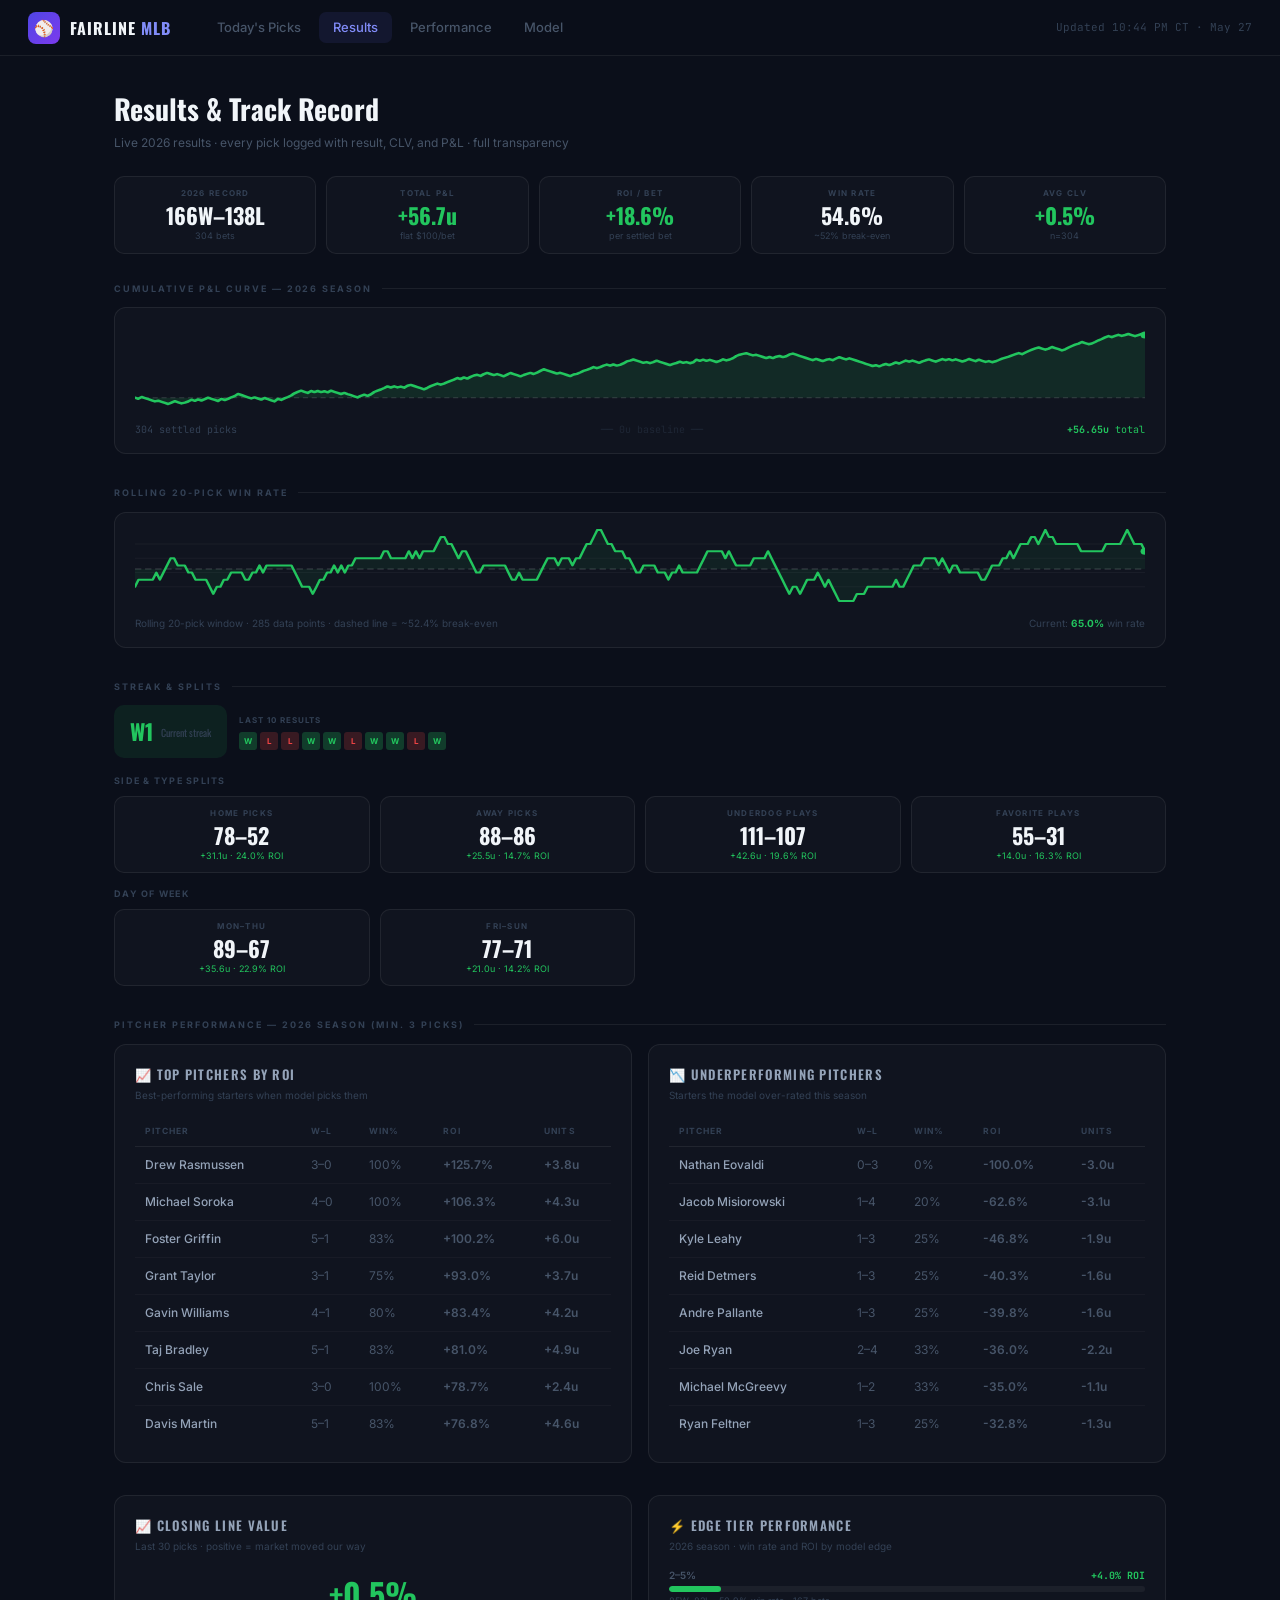
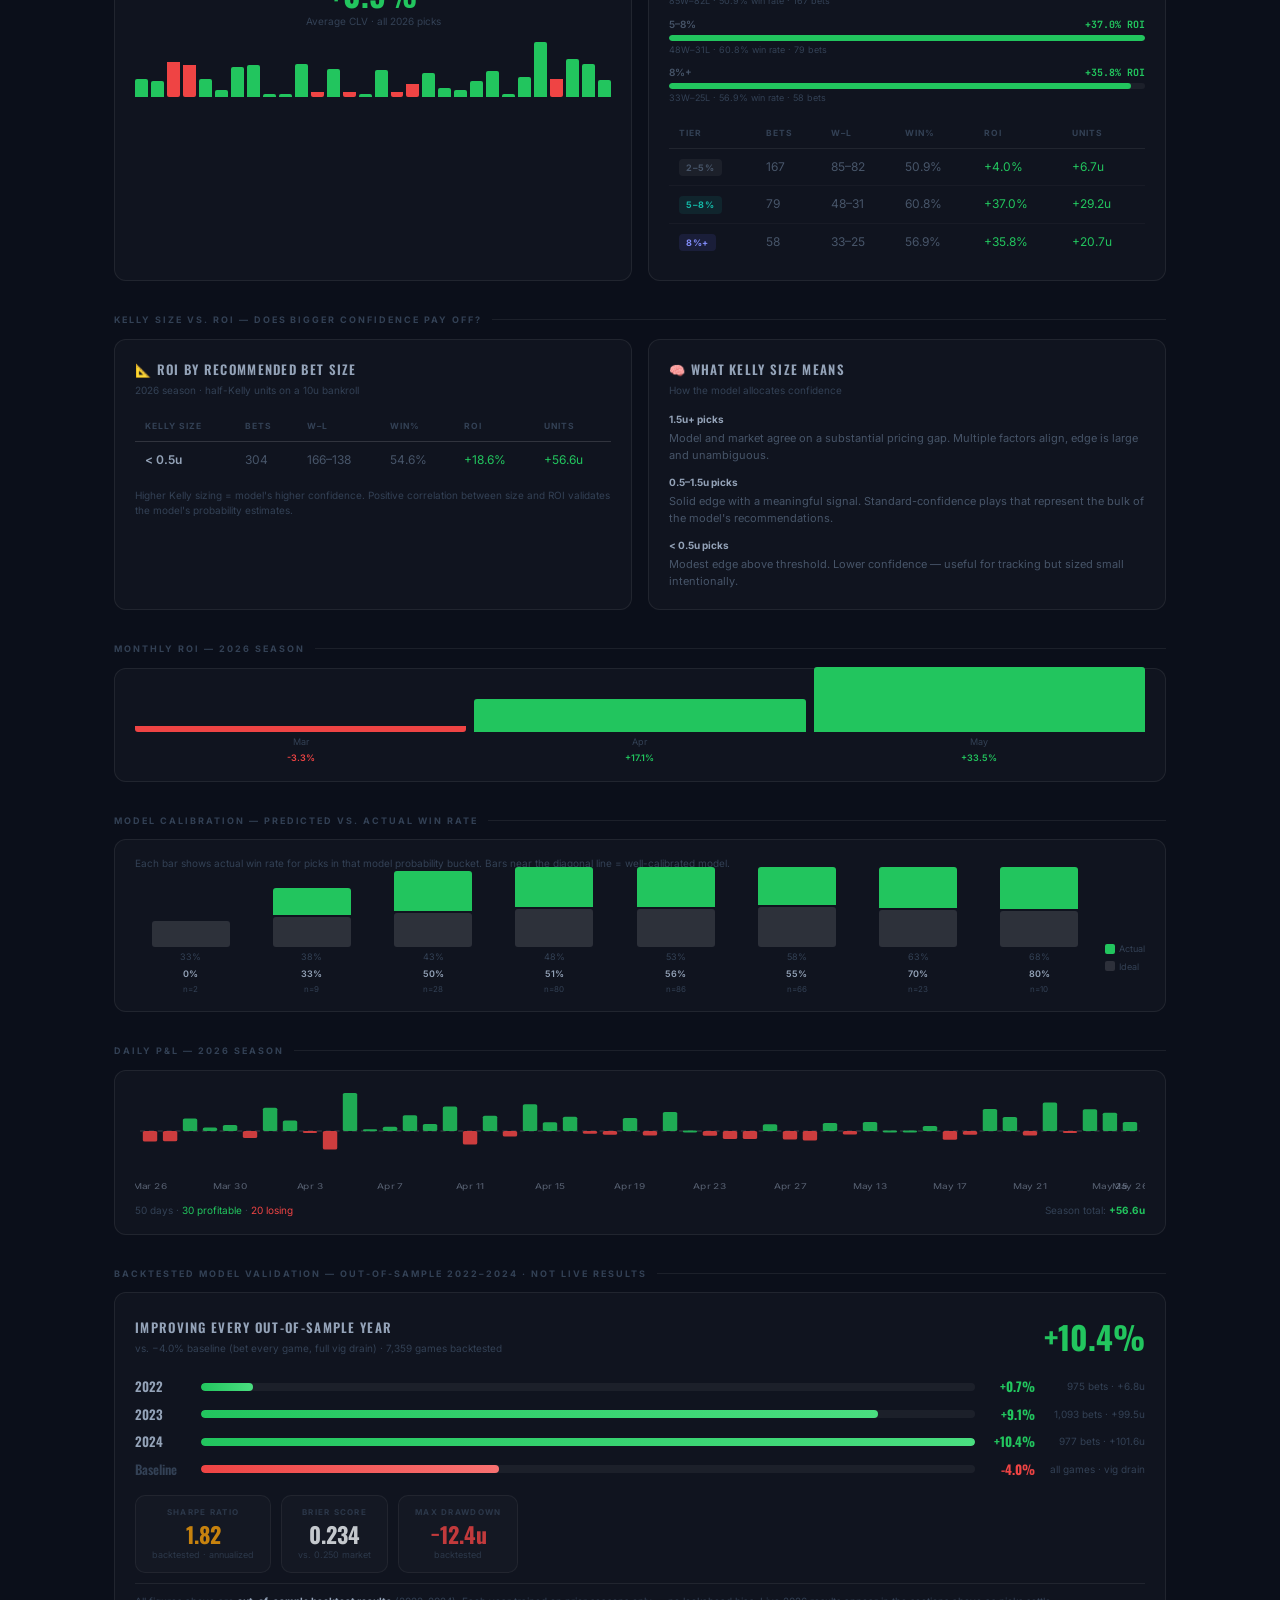
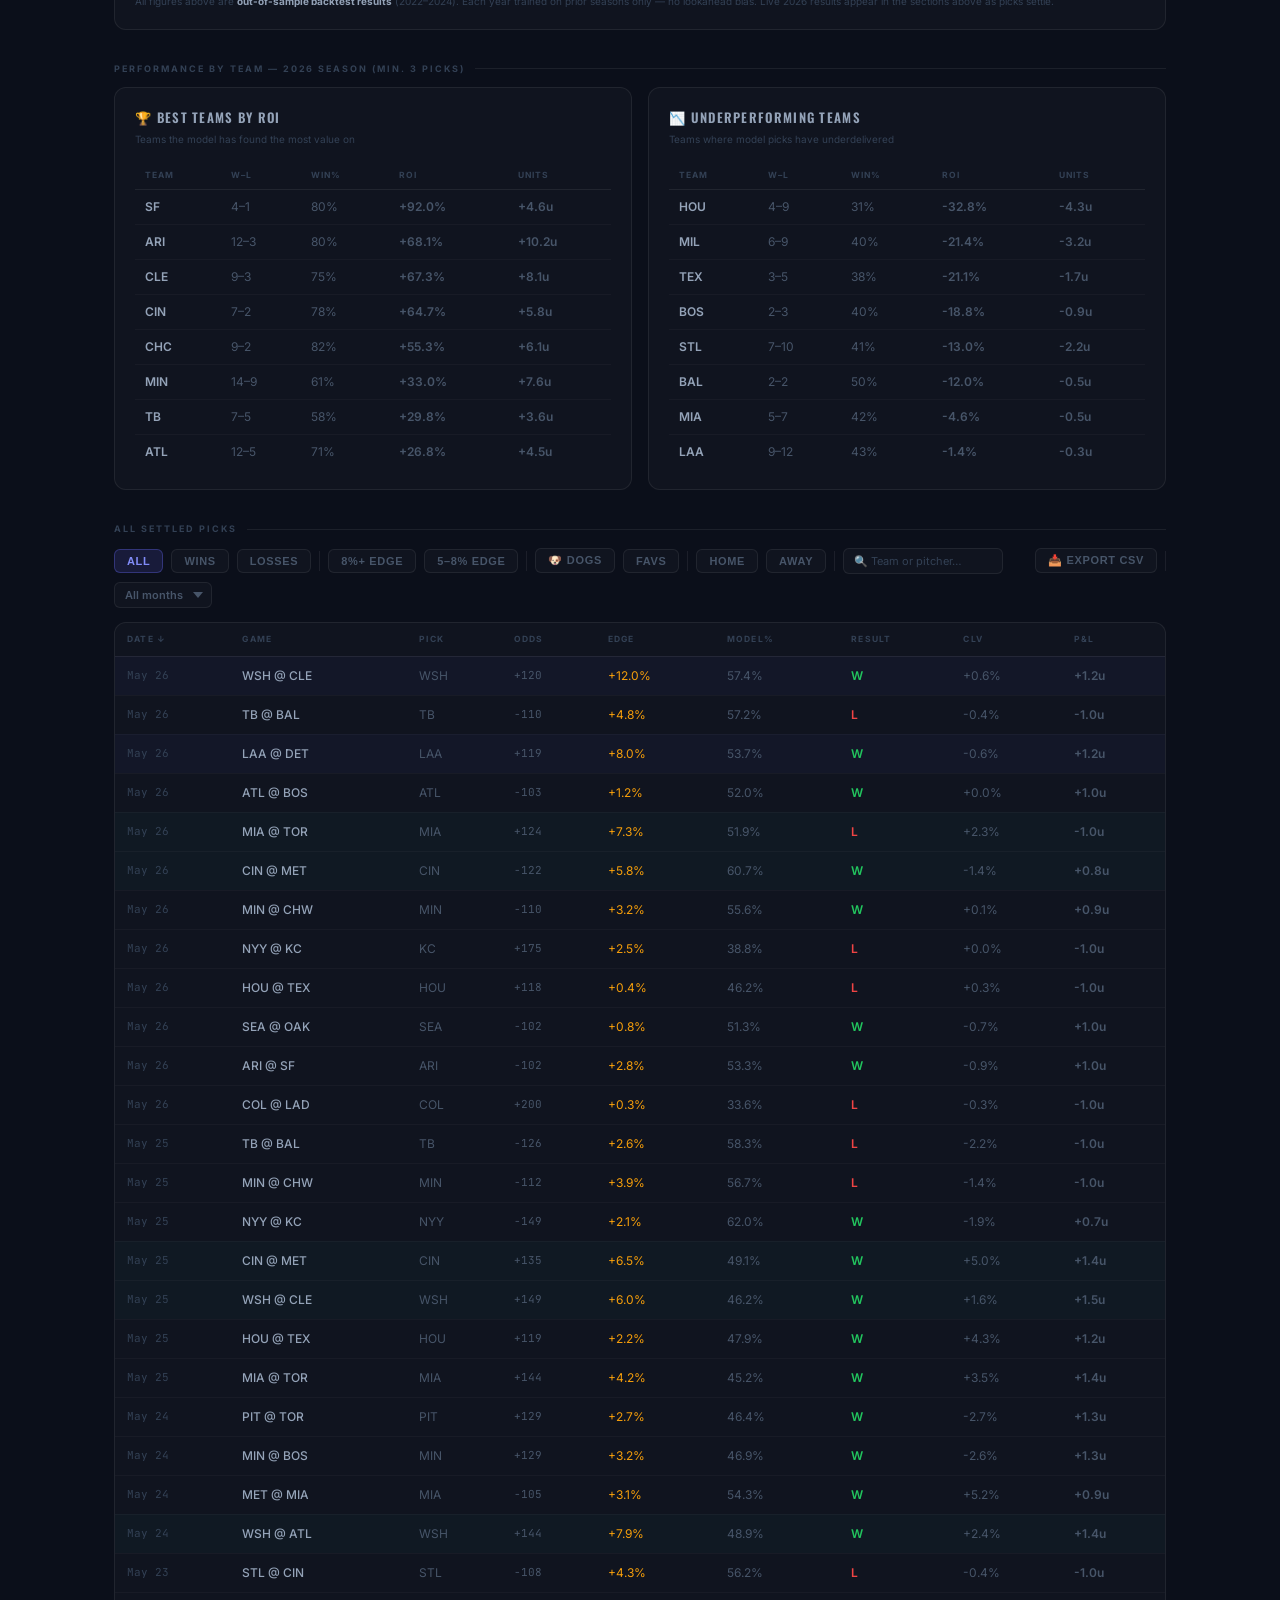
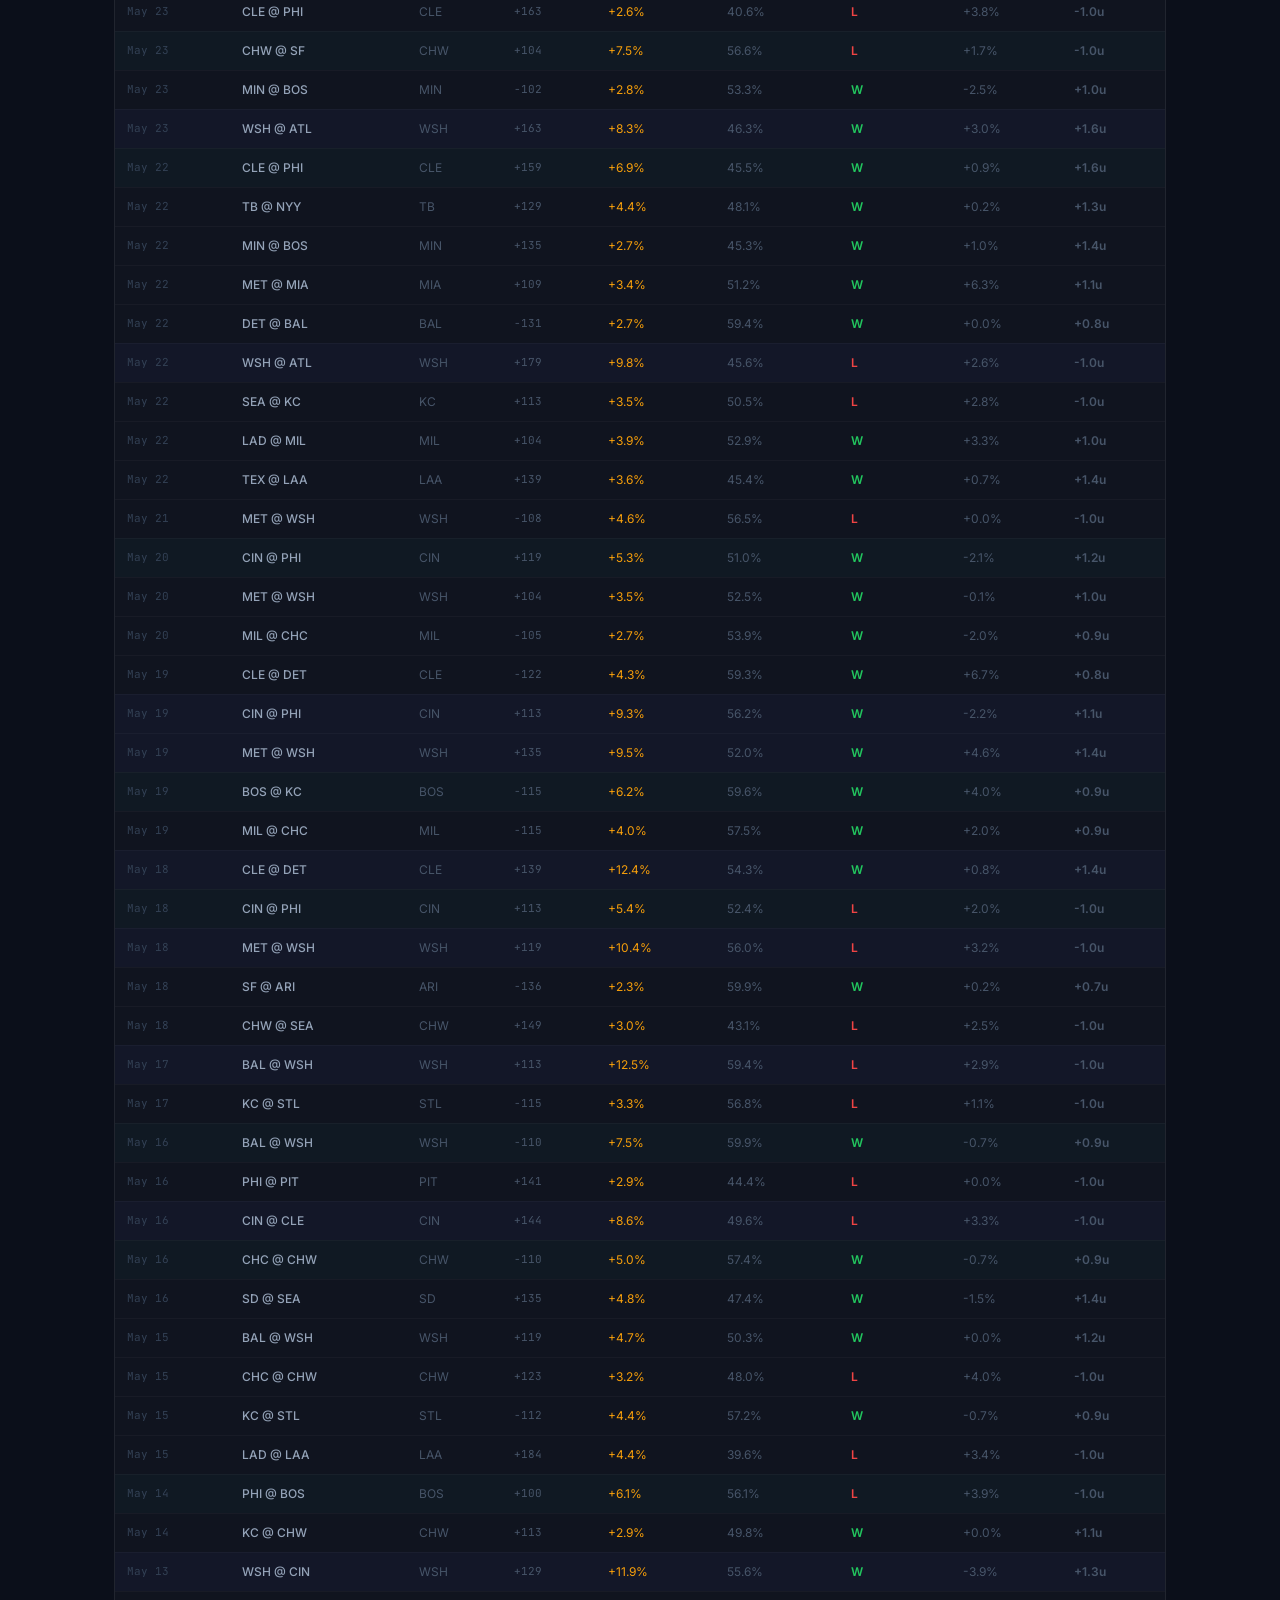
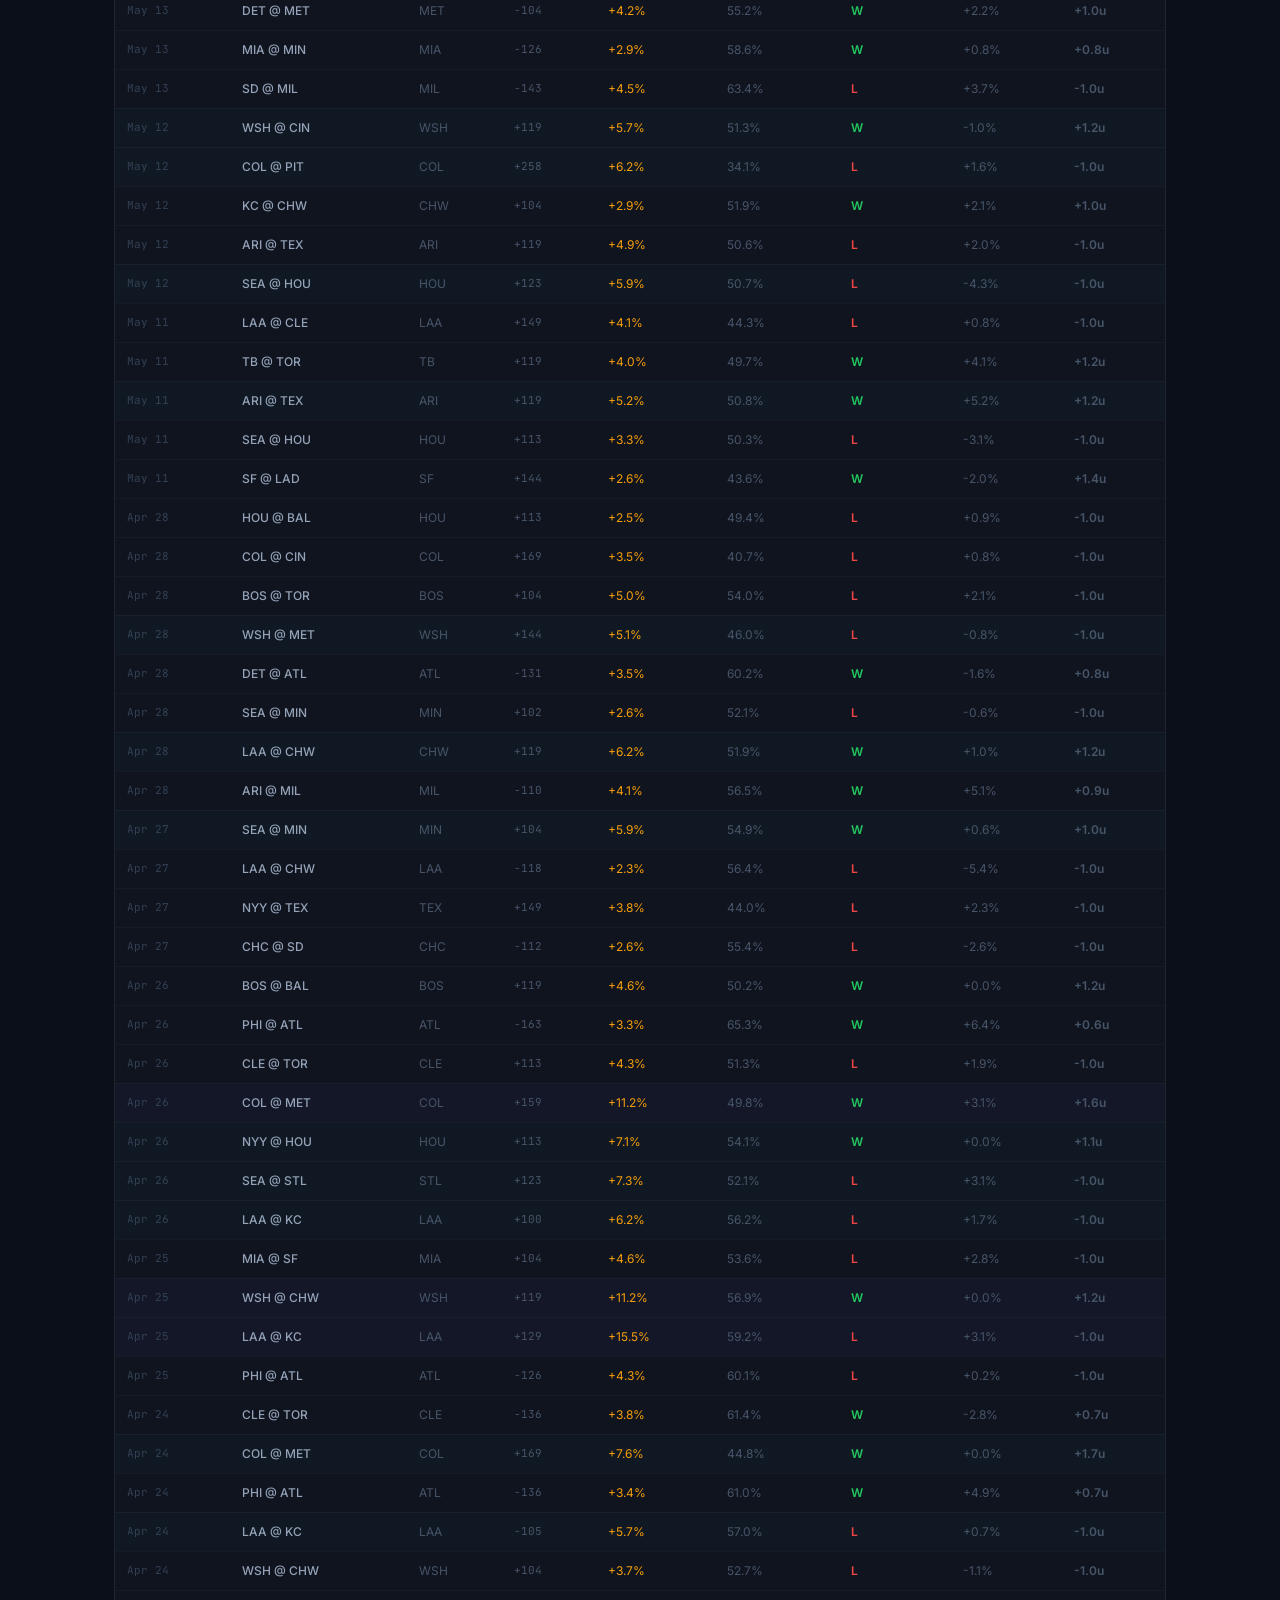
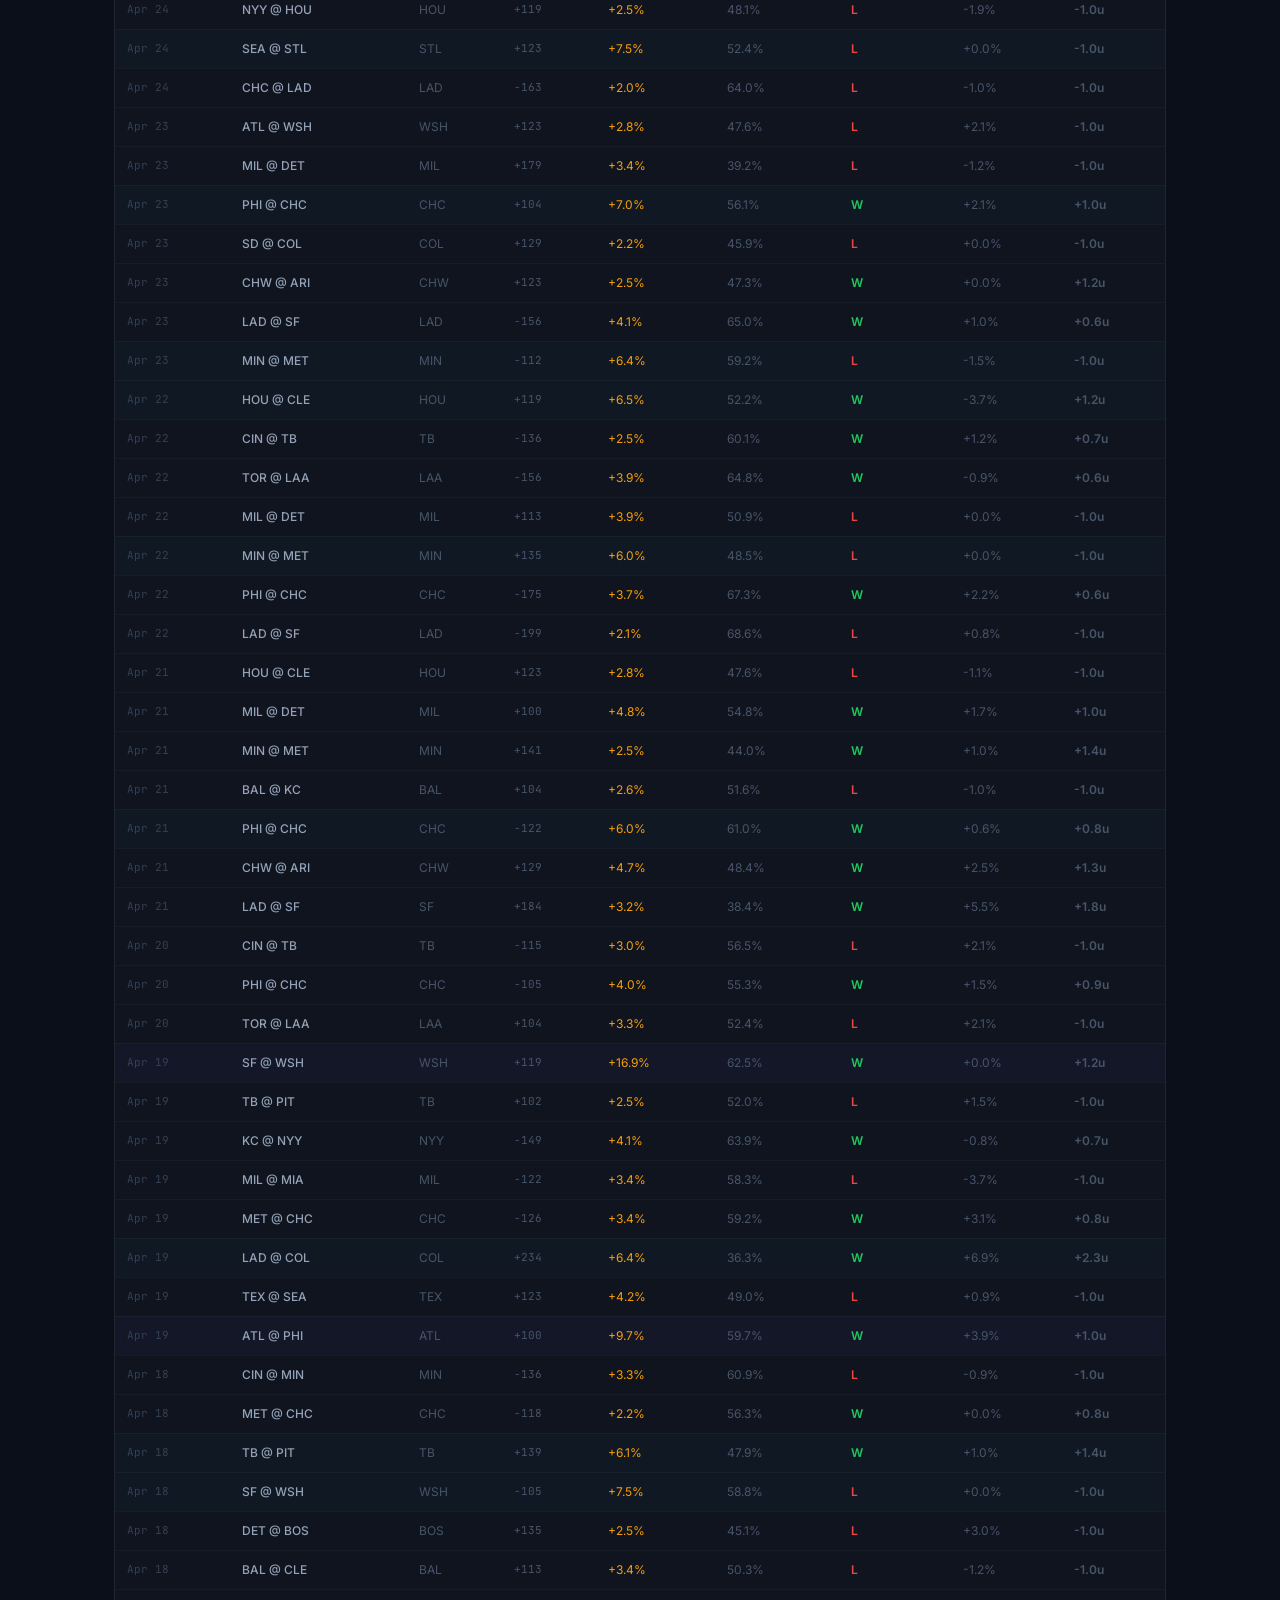
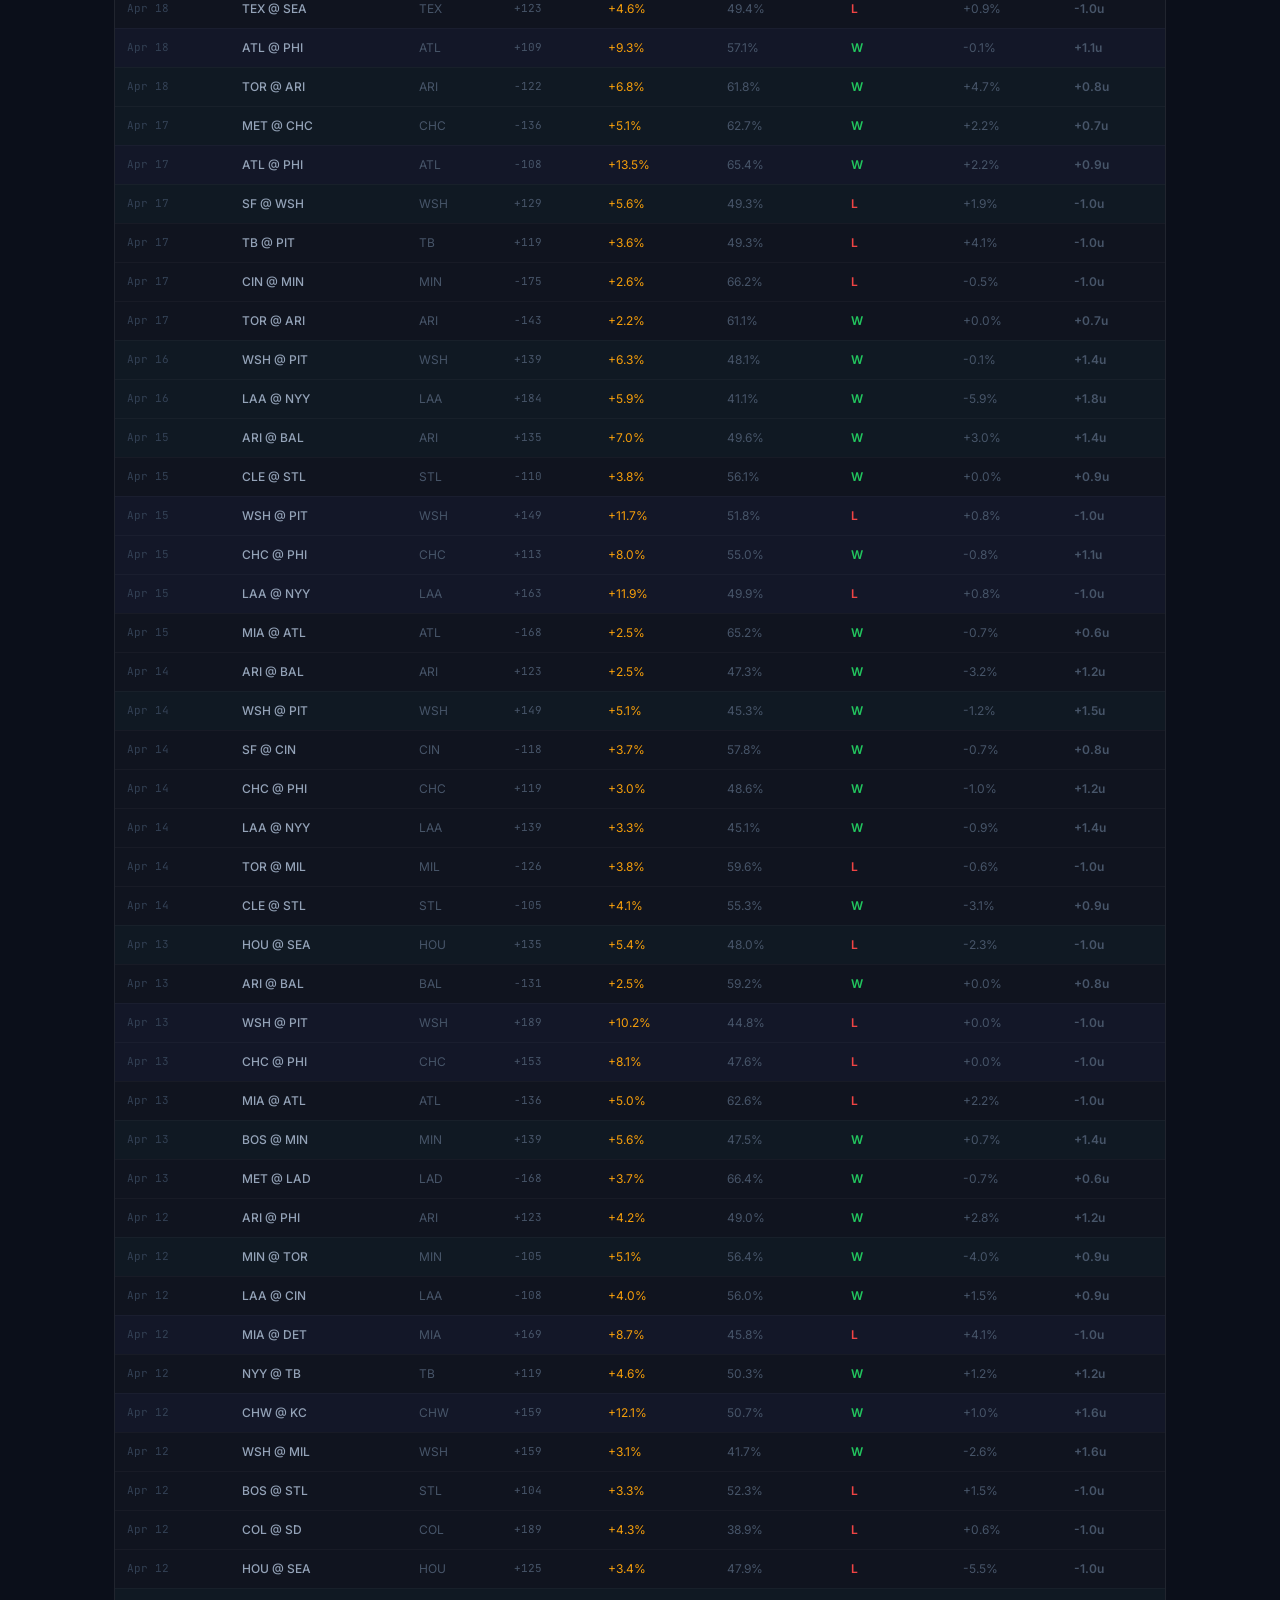
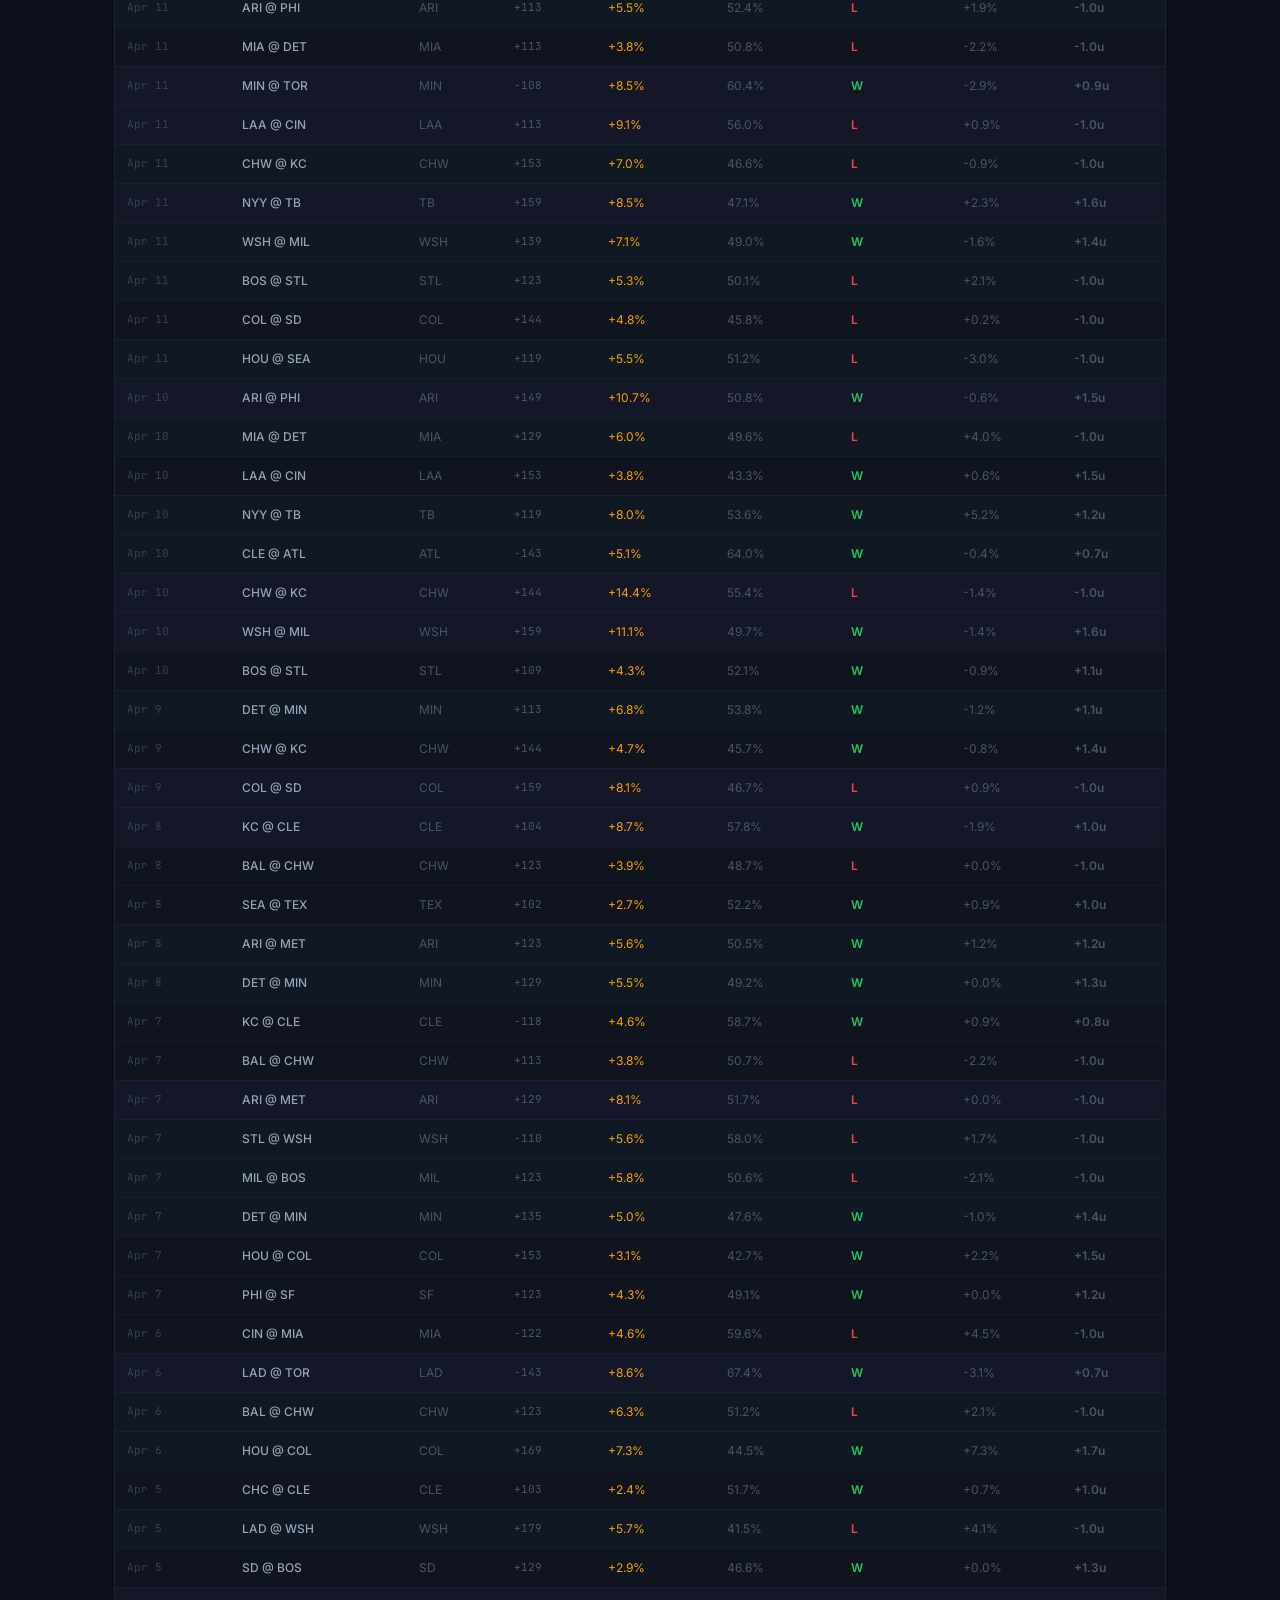
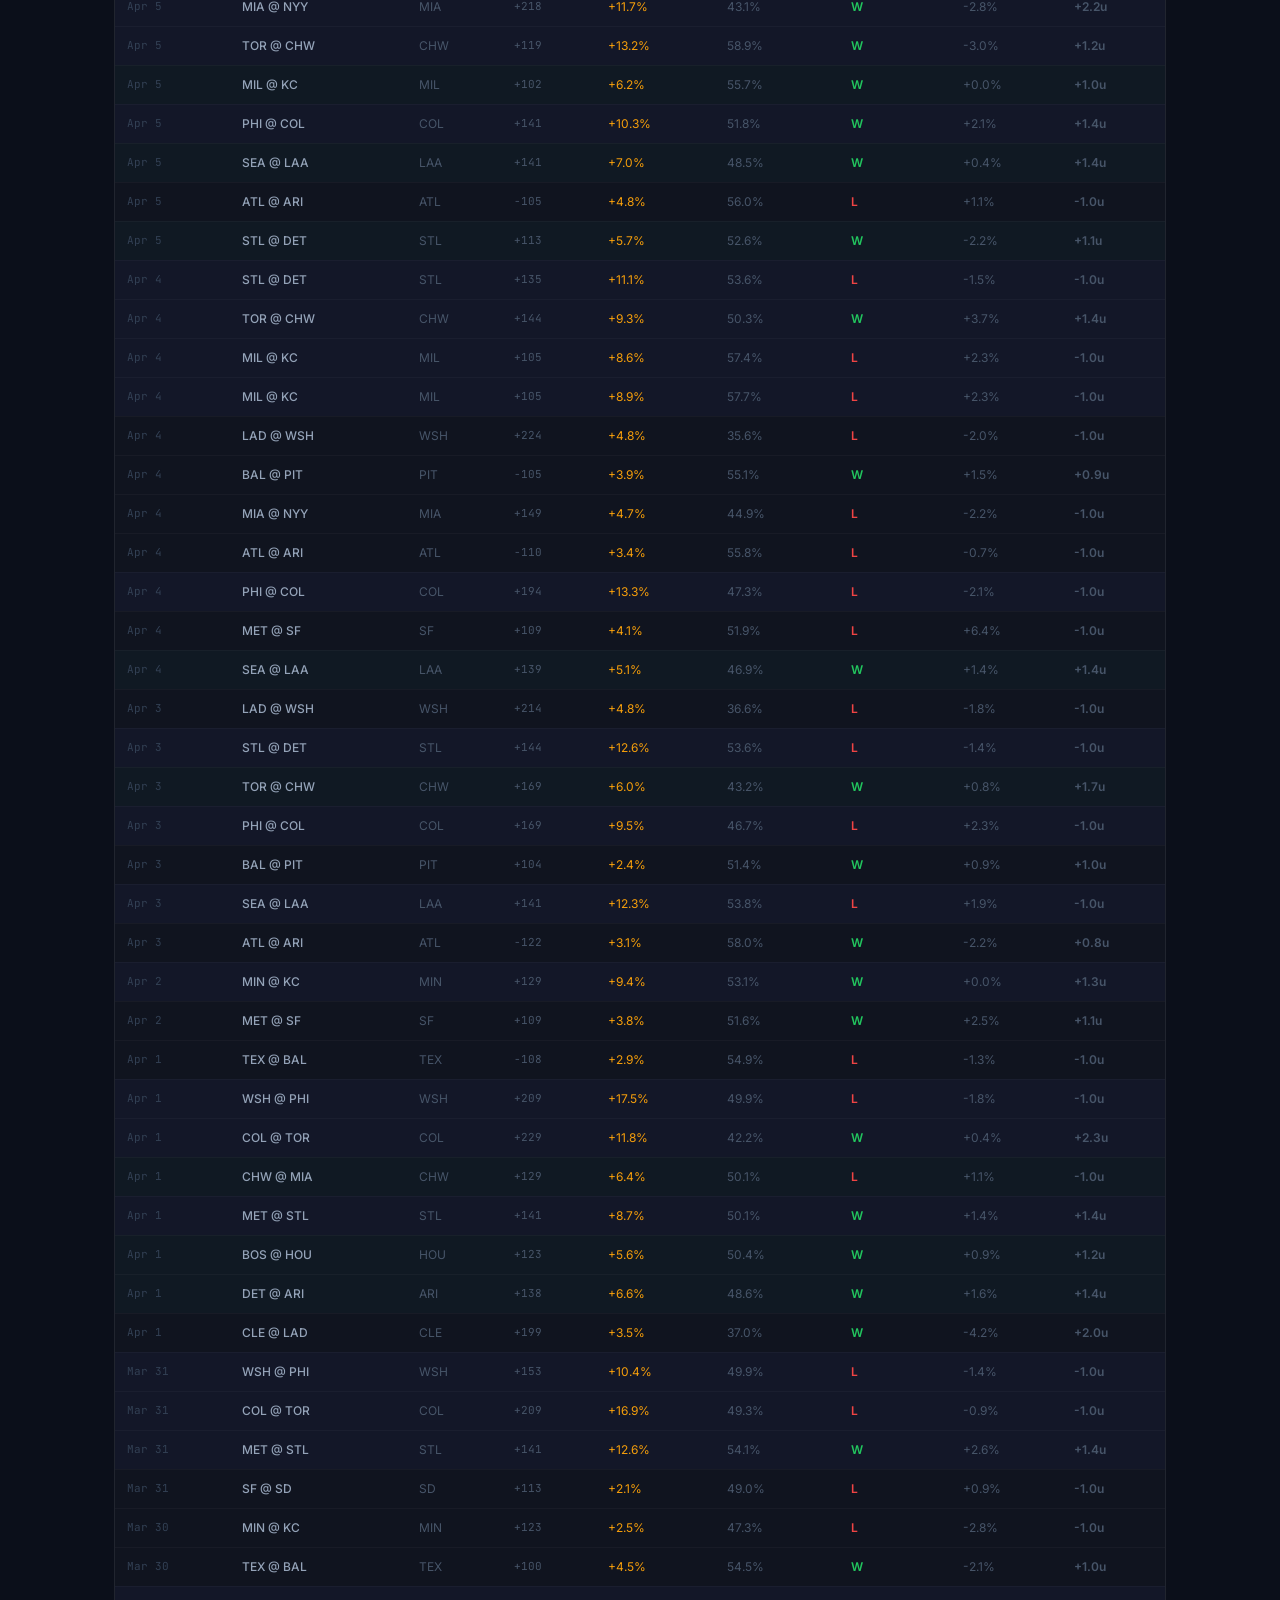
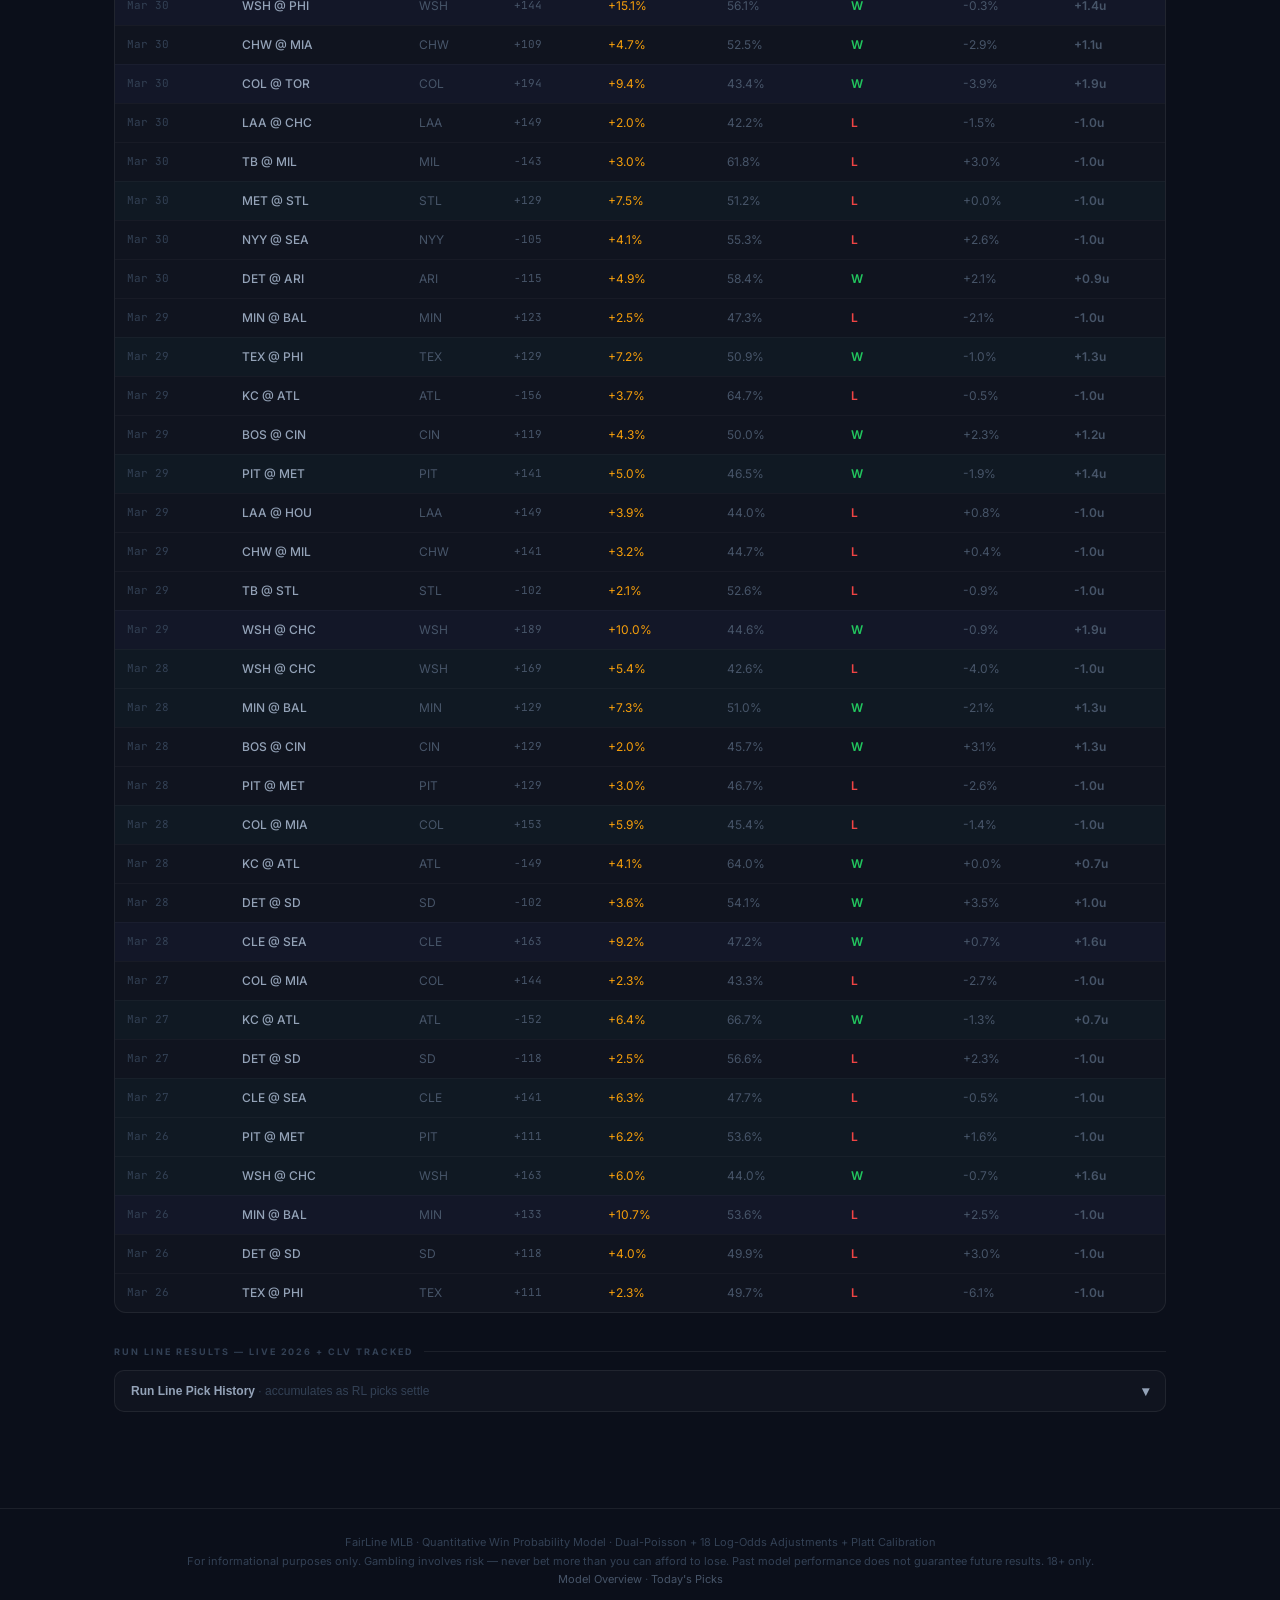
==== commit 4ccdf162: "ui: SVG bar chart for daily P&L, fix monthly ROI sort order Replace calendar heatmap with SVG bar ch" ====
--- a/history.html
+++ b/history.html
@@ -187,18 +187,8 @@
 .edge-bar-row { margin-bottom: 9px; }
 .edge-bar-row:last-child { margin-bottom: 0; }
 
-/* Calendar heatmap */
-.calendar-wrap { display:flex; gap:3px; overflow-x:auto; padding-bottom:4px; }
-.cal-week { display:flex; flex-direction:column; gap:3px; }
-.cal-day { width:14px; height:14px; border-radius:2px; cursor:default; transition:opacity 0.15s; }
-.cal-day:hover { opacity:0.75; }
-.cal-day.no-picks { background:rgba(255,255,255,0.04); }
-.cal-day.win      { background:var(--green); }
-.cal-day.loss     { background:var(--red); }
-.cal-day.break-even { background:rgba(255,255,255,0.15); }
-.cal-legend { display:flex; align-items:center; gap:10px; margin-top:8px; font-size:9px; color:var(--text-4); }
-.cal-legend-item { display:flex; align-items:center; gap:4px; }
-.cal-legend-swatch { width:10px; height:10px; border-radius:2px; }
+/* Daily P&L bar chart */
+.calendar-wrap { display:block; }
 
 /* RL picks section */
 .rl-toggle-btn { width:100%; text-align:left; padding:12px 16px; background:var(--bg-card); border:1px solid var(--border); border-radius:10px; color:var(--text-2); font-size:12px; font-weight:600; cursor:pointer; display:flex; align-items:center; justify-content:space-between; margin-bottom:0; transition:background 0.15s; }
@@ -368,16 +358,11 @@
     </div>
   </div>
 
-  <!-- Calendar heatmap (#9) -->
+  <!-- Daily P&L bar chart -->
   <div class="section" id="calendar-section" style="display:none">
-    <div class="sec-lbl">Daily P&amp;L — Last 12 Weeks</div>
+    <div class="sec-lbl">Daily P&amp;L — 2026 Season</div>
     <div class="card" style="padding:16px 20px">
       <div class="calendar-wrap" id="calendar-wrap"></div>
-      <div class="cal-legend">
-        <span class="cal-legend-item"><span class="cal-legend-swatch" style="background:var(--green)"></span>Profitable day</span>
-        <span class="cal-legend-item"><span class="cal-legend-swatch" style="background:var(--red)"></span>Loss day</span>
-        <span class="cal-legend-item"><span class="cal-legend-swatch" style="background:rgba(255,255,255,0.04)"></span>No picks</span>
-      </div>
     </div>
   </div>
 
@@ -718,7 +703,10 @@
 }
 
 function renderMonthly(p) {
-  const monthly = (p && p.season_roi_by_month) ? p.season_roi_by_month : [];
+  const MONTH_ORDER = ['Jan','Feb','Mar','Apr','May','Jun','Jul','Aug','Sep','Oct','Nov','Dec'];
+  const monthly = [...((p && p.season_roi_by_month) || [])].sort((a, b) =>
+    MONTH_ORDER.indexOf(a.month) - MONTH_ORDER.indexOf(b.month)
+  );
   if (monthly.length === 0) return;
   document.getElementById('monthly-section').style.display = 'block';
   const maxAbs = Math.max(...monthly.map(m => Math.abs(m.roi)), 0.01);
@@ -1093,45 +1081,65 @@
   </div>`;
 }
 
-// ── Calendar Heatmap (#9) ─────────────────────────────────────────────────────
+// ── Daily P&L Bar Chart ───────────────────────────────────────────────────────
 function renderCalendar(rows) {
   const settled = rows.filter(r => r.result === 'W' || r.result === 'L');
   if (settled.length === 0) return;
   document.getElementById('calendar-section').style.display = 'block';
 
-  // Daily P&L map
+  // Aggregate P&L by date — only days with picks, in date order
   const dayMap = {};
   for (const r of settled) {
     if (!r.date) continue;
     dayMap[r.date] = (dayMap[r.date] || 0) + (r.pnl_u || 0);
   }
-
-  // Build 12 weeks ending today
-  const today = new Date();
-  today.setHours(12, 0, 0, 0);
-  const days = [];
-  for (let i = 83; i >= 0; i--) {
-    const d = new Date(today);
-    d.setDate(d.getDate() - i);
-    const ds = d.toISOString().slice(0, 10);
-    const pnl = dayMap[ds];
-    const lbl = d.toLocaleDateString('en-US', {month:'short', day:'numeric'});
-    let cls = 'no-picks';
-    if (pnl != null) cls = pnl > 0.05 ? 'win' : pnl < -0.05 ? 'loss' : 'break-even';
-    days.push({ ds, pnl, lbl, cls });
-  }
-
-  // Group into weeks (columns of 7)
-  const weeks = [];
-  for (let i = 0; i < days.length; i += 7) {
-    weeks.push(days.slice(i, i + 7));
-  }
-
-  const wrap = document.getElementById('calendar-wrap');
-  wrap.innerHTML = weeks.map(week => `
-    <div class="cal-week">
-      ${week.map(d => `<div class="cal-day ${d.cls}" title="${d.lbl}${d.pnl != null ? ': ' + (d.pnl>=0?'+':'') + d.pnl.toFixed(1) + 'u' : ''}"></div>`).join('')}
-    </div>`).join('');
+  const days = Object.keys(dayMap).sort().map(ds => ({
+    ds,
+    pnl: dayMap[ds],
+    lbl: (() => { try { return new Date(ds + 'T12:00:00').toLocaleDateString('en-US', {month:'short', day:'numeric'}); } catch(e){ return ds; } })()
+  }));
+  if (days.length === 0) return;
+
+  const W = 800, H = 110, padT = 6, padB = 28, padL = 4, padR = 4;
+  const innerW = W - padL - padR;
+  const innerH = H - padT - padB;
+
+  const maxAbs   = Math.max(...days.map(d => Math.abs(d.pnl)), 0.5);
+  const scaleY   = v => padT + innerH * (1 - (v + maxAbs) / (2 * maxAbs));
+  const zeroYf   = scaleY(0).toFixed(1);
+  const spacing  = innerW / days.length;
+  const barW     = Math.max(2, Math.min(16, spacing * 0.72));
+  const labelEvery = Math.max(1, Math.ceil(days.length / 14));
+
+  const totalPnl  = days.reduce((s, d) => s + d.pnl, 0);
+  const profitDays = days.filter(d => d.pnl > 0.05).length;
+  const lossDays   = days.filter(d => d.pnl < -0.05).length;
+
+  let barsHTML = '', labelsHTML = '';
+  days.forEach((d, i) => {
+    const cx     = padL + (i + 0.5) * spacing;
+    const y0     = parseFloat(zeroYf);
+    const y1     = scaleY(d.pnl);
+    const top    = Math.min(y0, y1);
+    const height = Math.max(2, Math.abs(y0 - y1));
+    const col    = d.pnl >= 0 ? 'var(--green)' : 'var(--red)';
+    barsHTML += `<rect x="${(cx - barW/2).toFixed(1)}" y="${top.toFixed(1)}" width="${barW.toFixed(1)}" height="${height.toFixed(1)}" fill="${col}" fill-opacity="0.85" rx="1.5"><title>${d.lbl}: ${d.pnl >= 0 ? '+' : ''}${d.pnl.toFixed(1)}u</title></rect>`;
+    if (i % labelEvery === 0 || i === days.length - 1) {
+      labelsHTML += `<text x="${cx.toFixed(1)}" y="${(H - 8).toFixed(1)}" text-anchor="middle" font-size="8" fill="rgba(148,163,184,0.55)">${d.lbl}</text>`;
+    }
+  });
+
+  const totalCol = totalPnl >= 0 ? 'var(--green)' : 'var(--red)';
+  document.getElementById('calendar-wrap').innerHTML = `
+    <svg viewBox="0 0 ${W} ${H}" preserveAspectRatio="none" style="display:block;width:100%;height:${H}px">
+      <line x1="${padL}" y1="${zeroYf}" x2="${W - padR}" y2="${zeroYf}" stroke="rgba(255,255,255,0.18)" stroke-width="1" stroke-dasharray="4 3"/>
+      ${barsHTML}
+      ${labelsHTML}
+    </svg>
+    <div style="display:flex;justify-content:space-between;align-items:center;margin-top:6px;font-size:10px;color:var(--text-4);flex-wrap:wrap;gap:6px">
+      <span>${days.length} days · <span style="color:var(--green)">${profitDays} profitable</span> · <span style="color:var(--red)">${lossDays} losing</span></span>
+      <span>Season total: <strong style="color:${totalCol}">${totalPnl >= 0 ? '+' : ''}${totalPnl.toFixed(1)}u</strong></span>
+    </div>`;
 }
 
 // ── Month filter injection ────────────────────────────────────────────────────
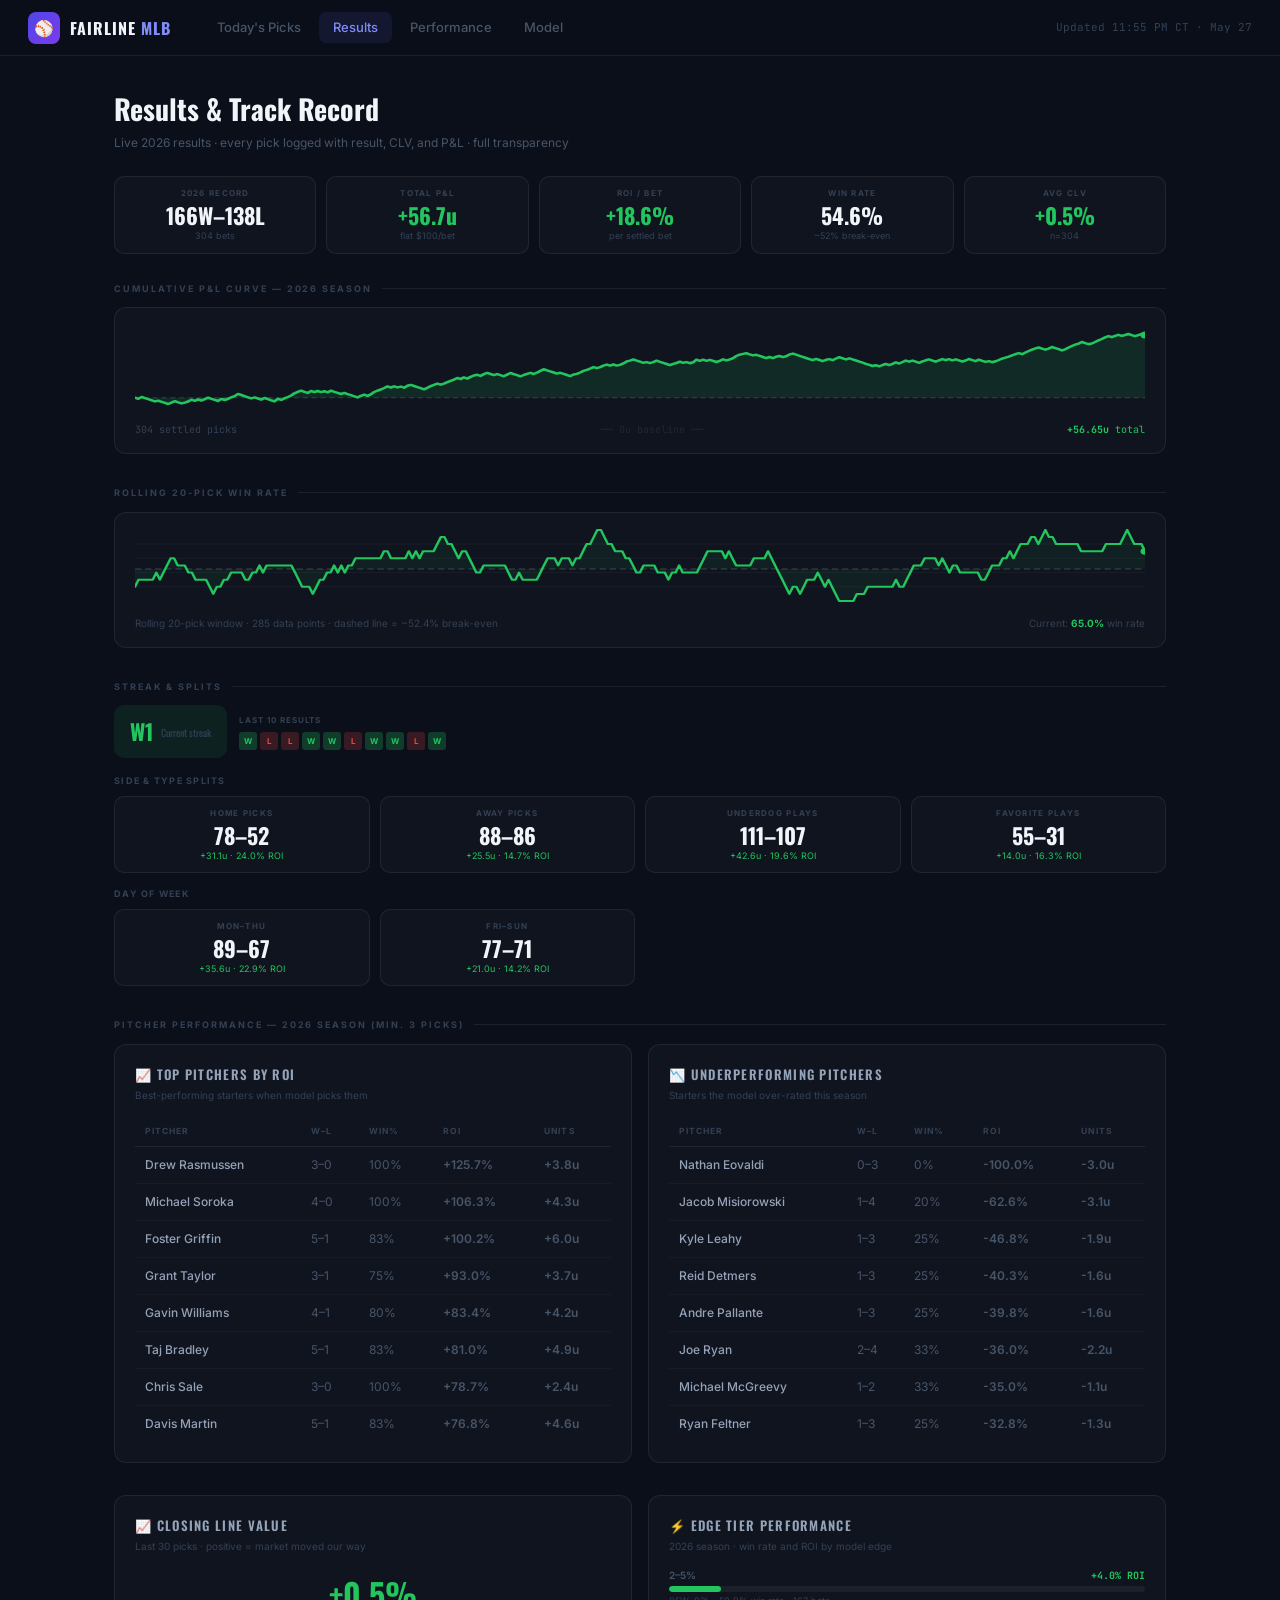
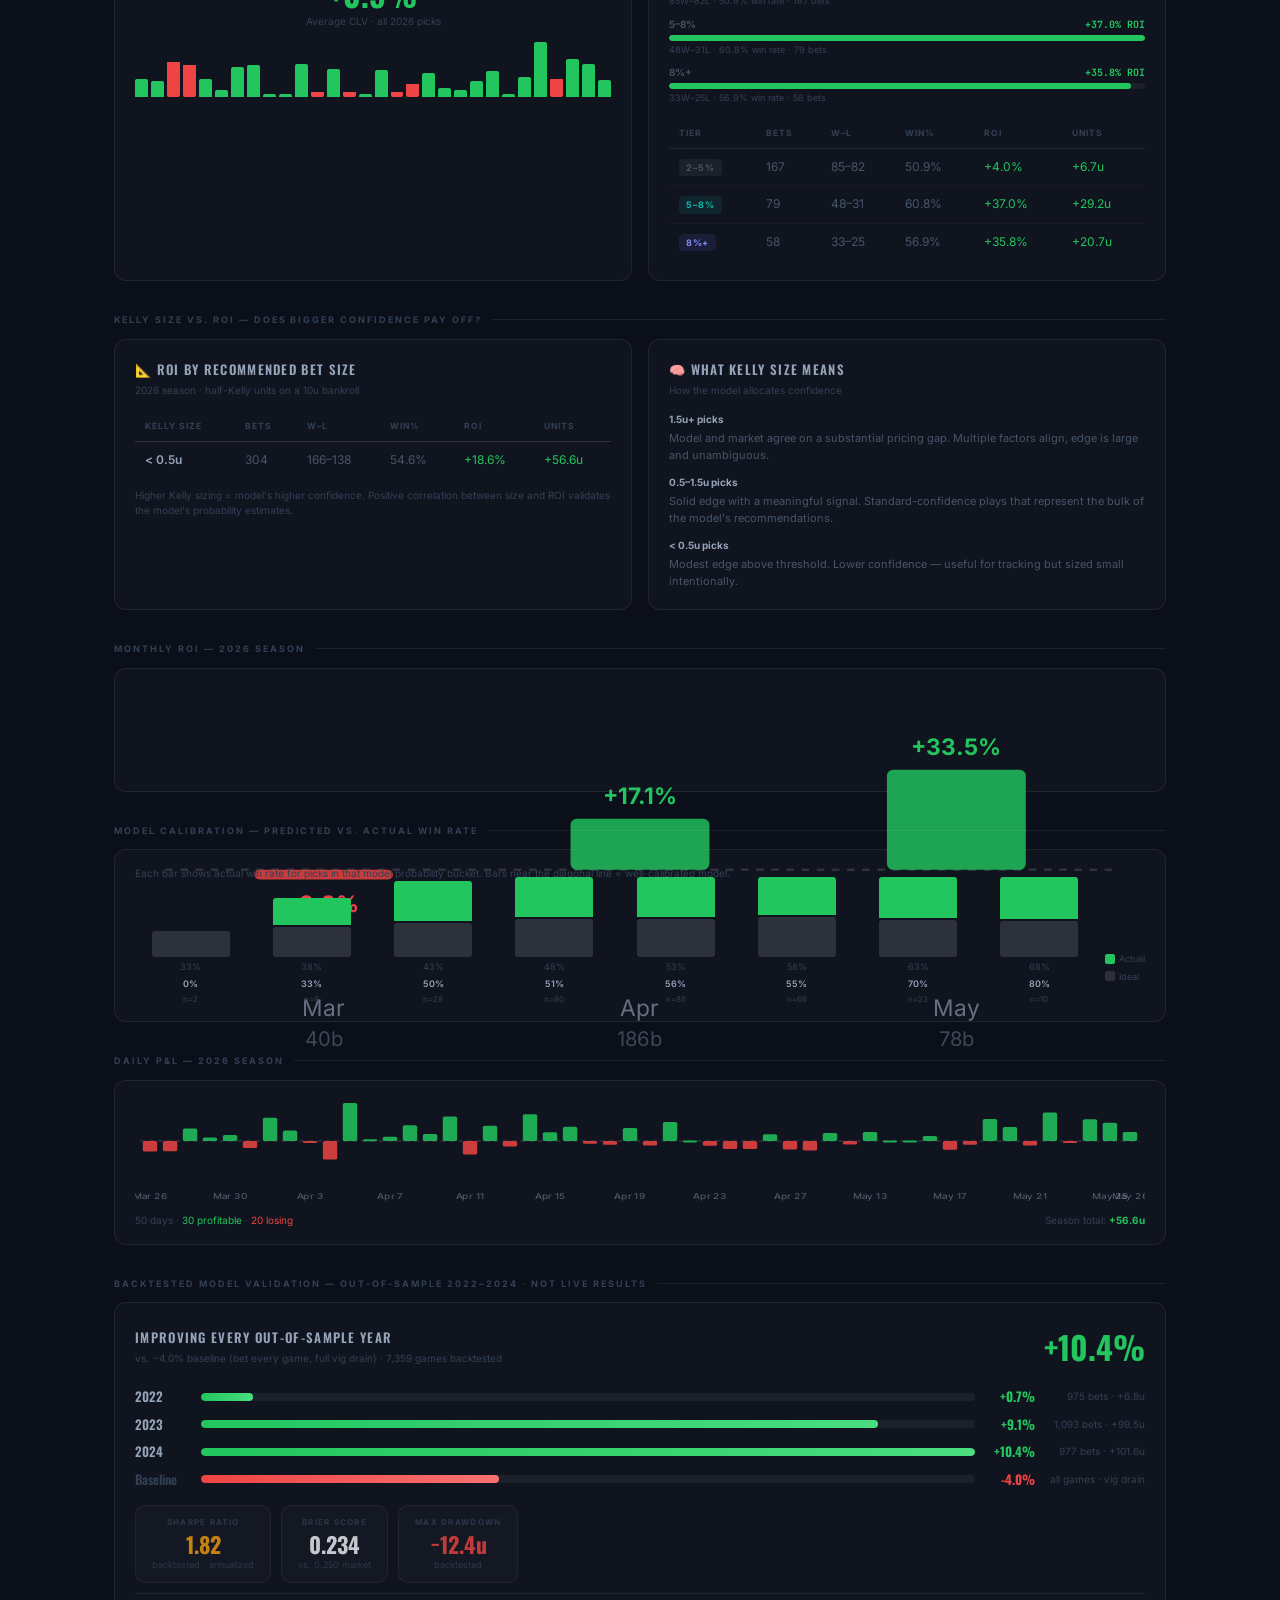
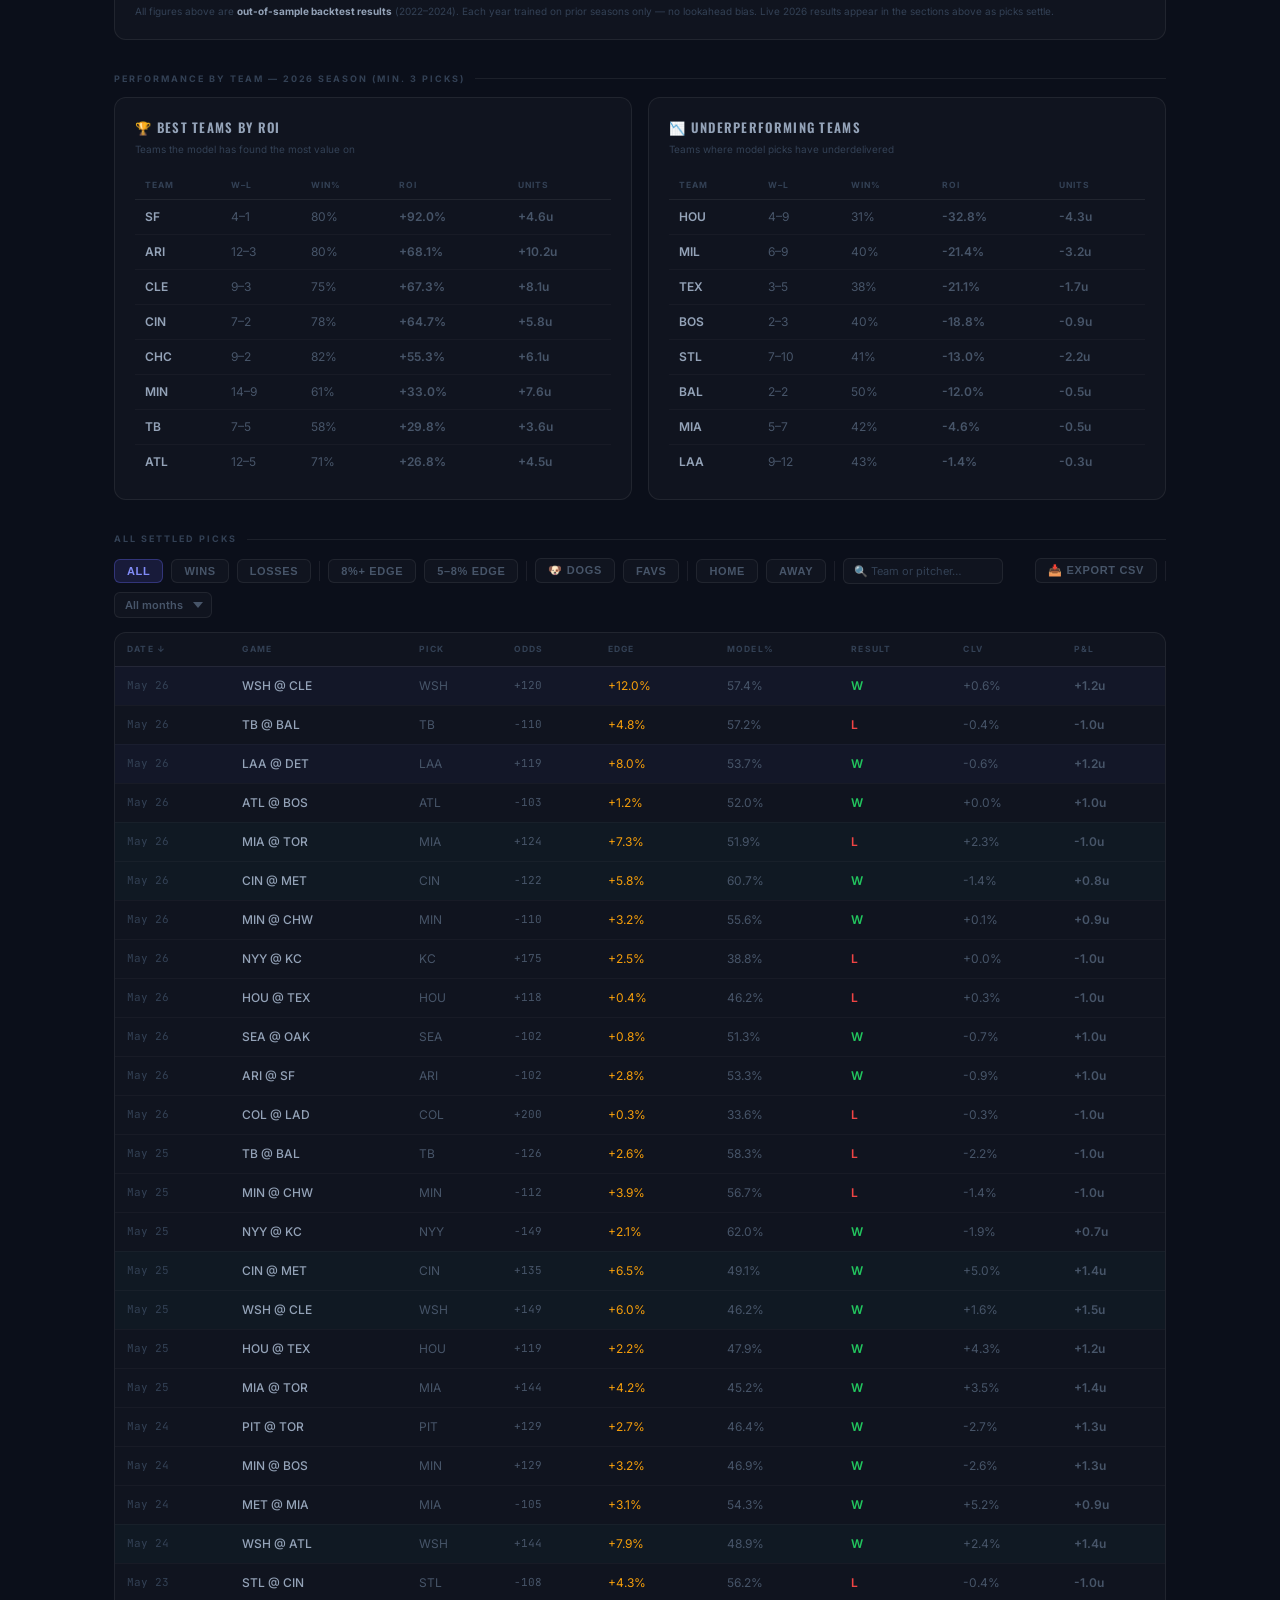
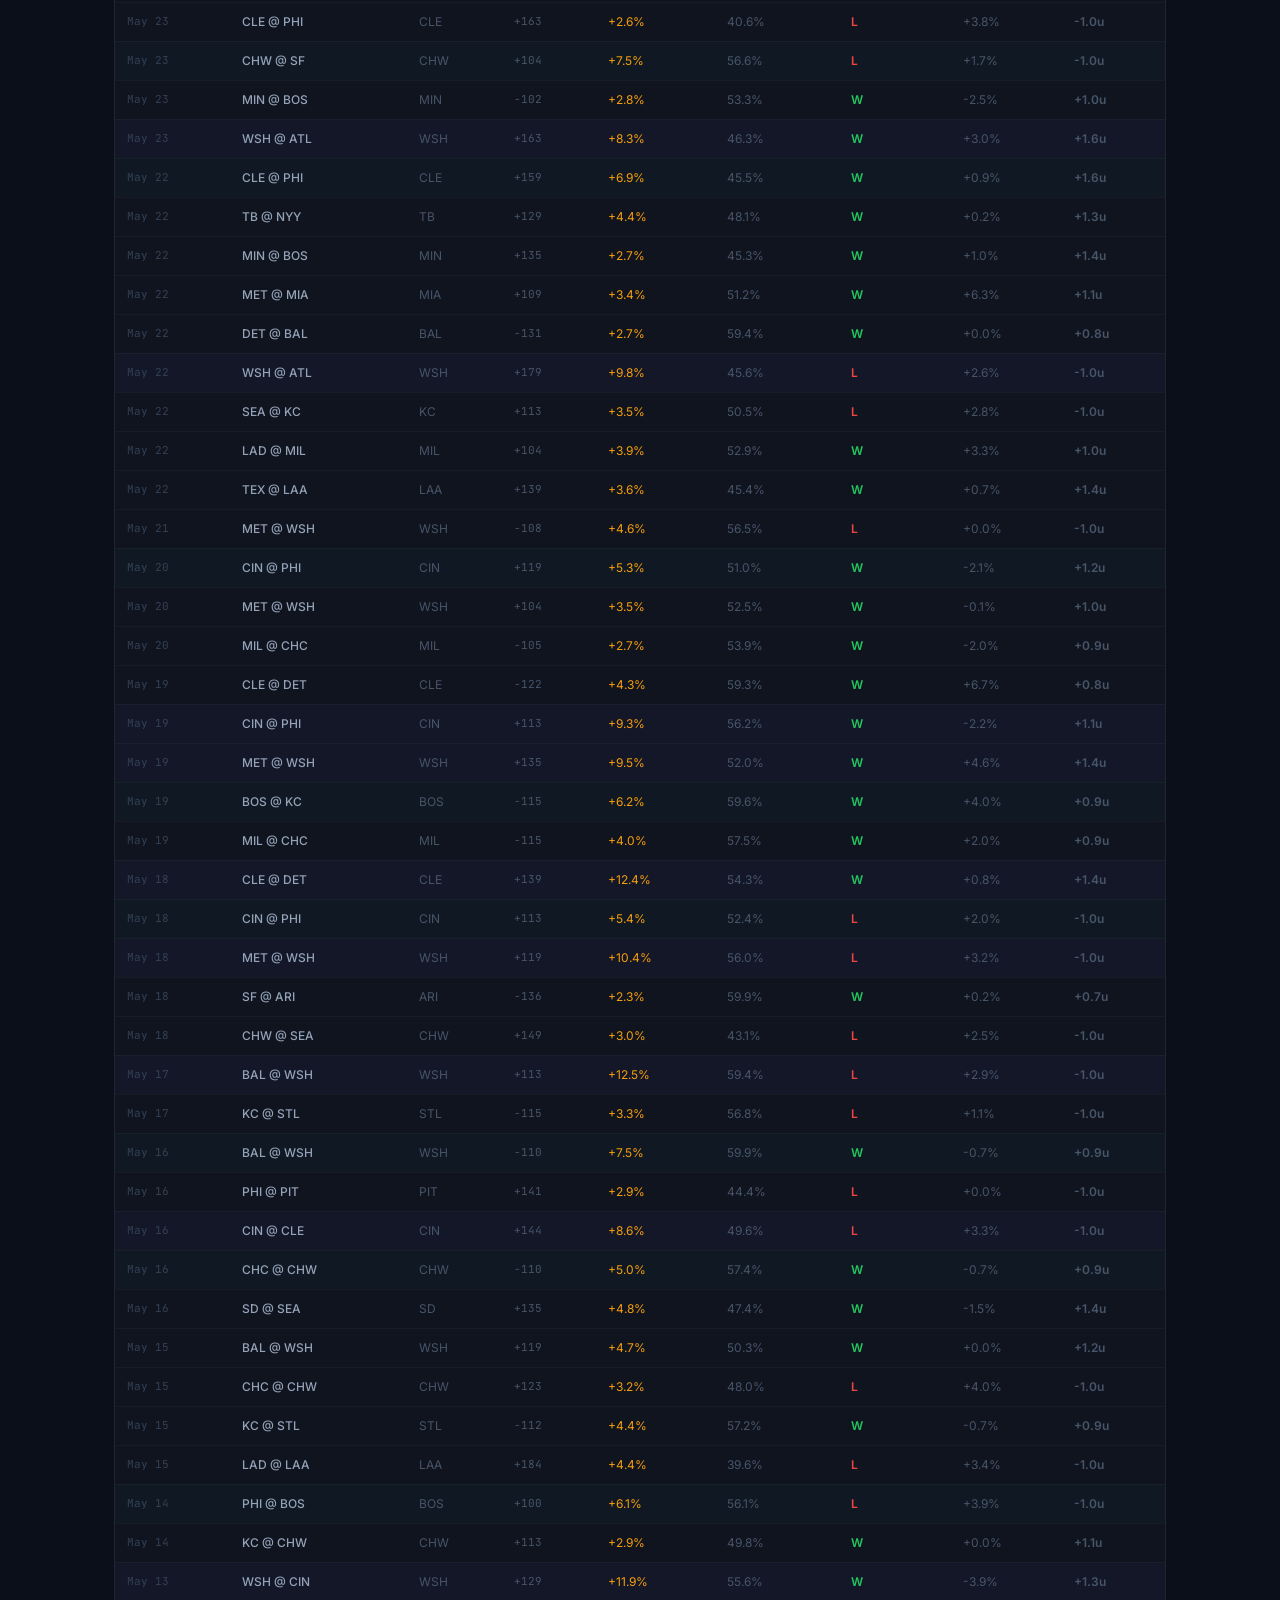
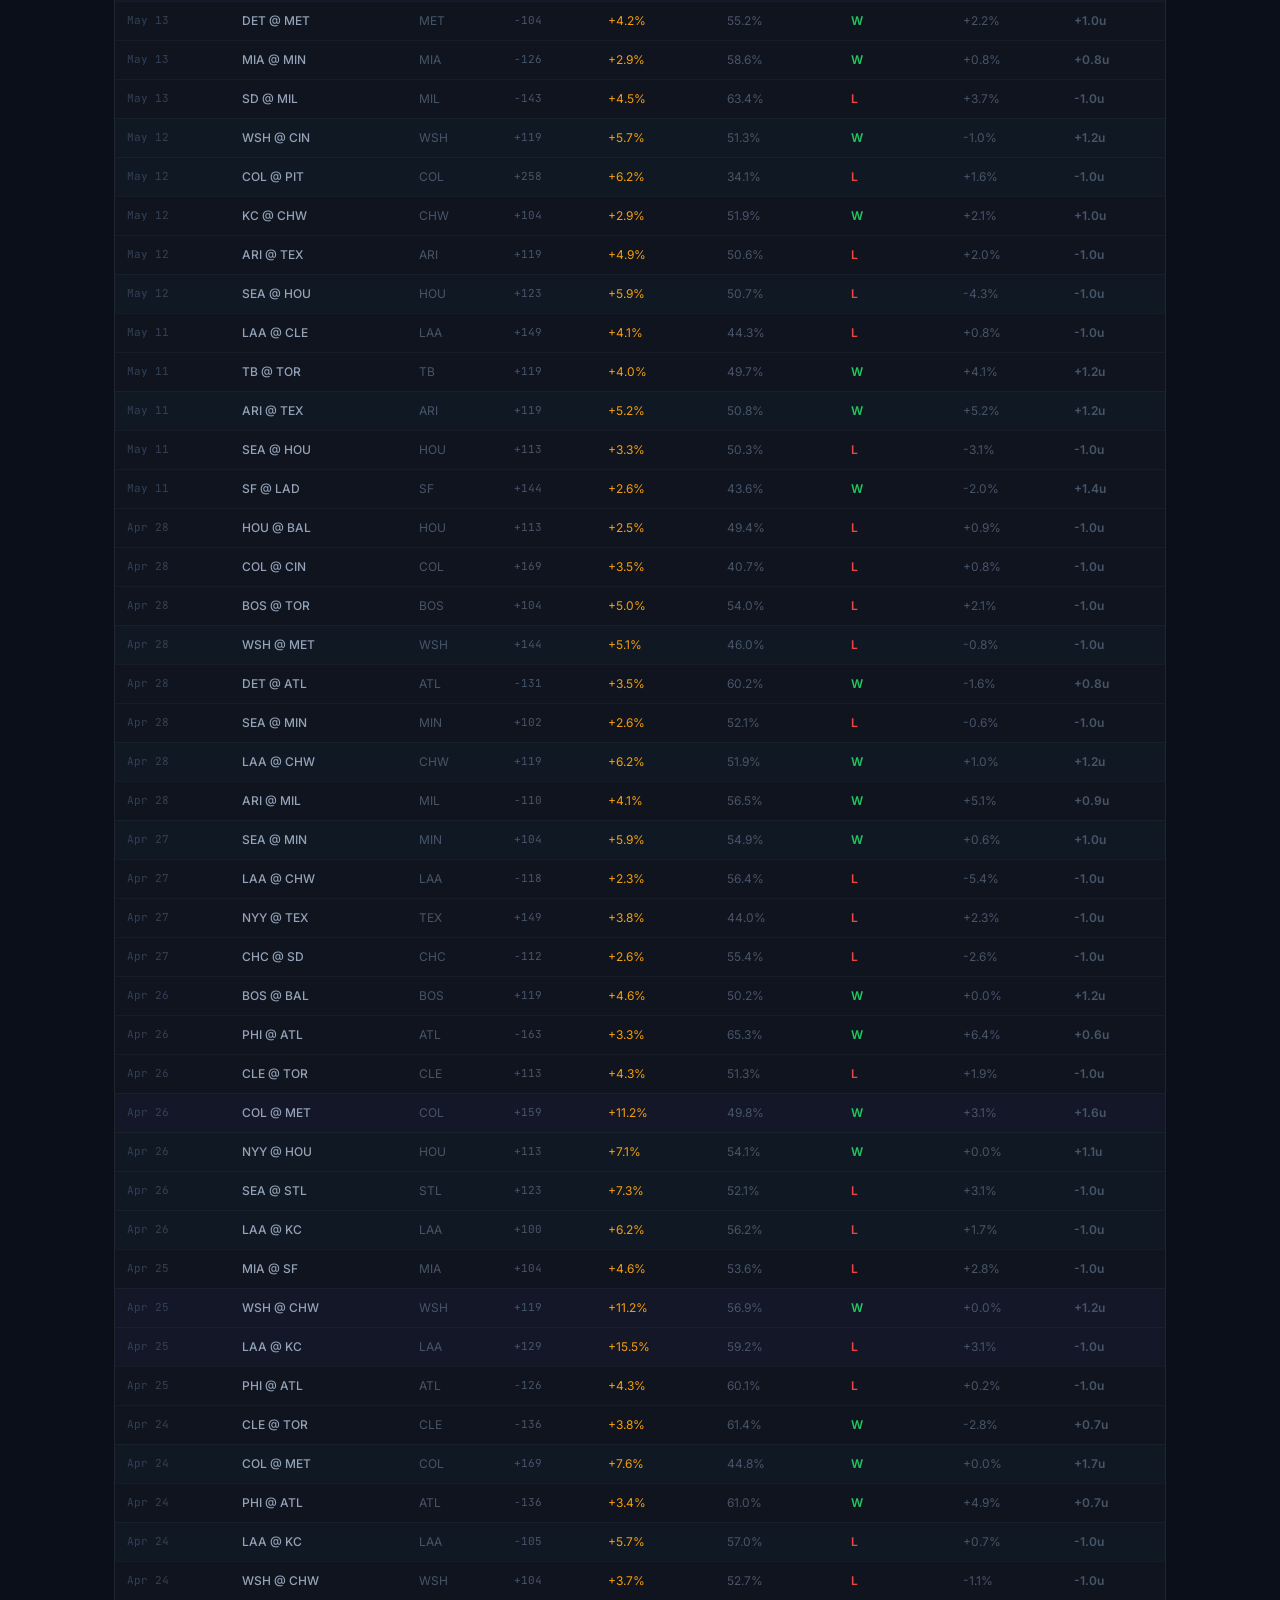
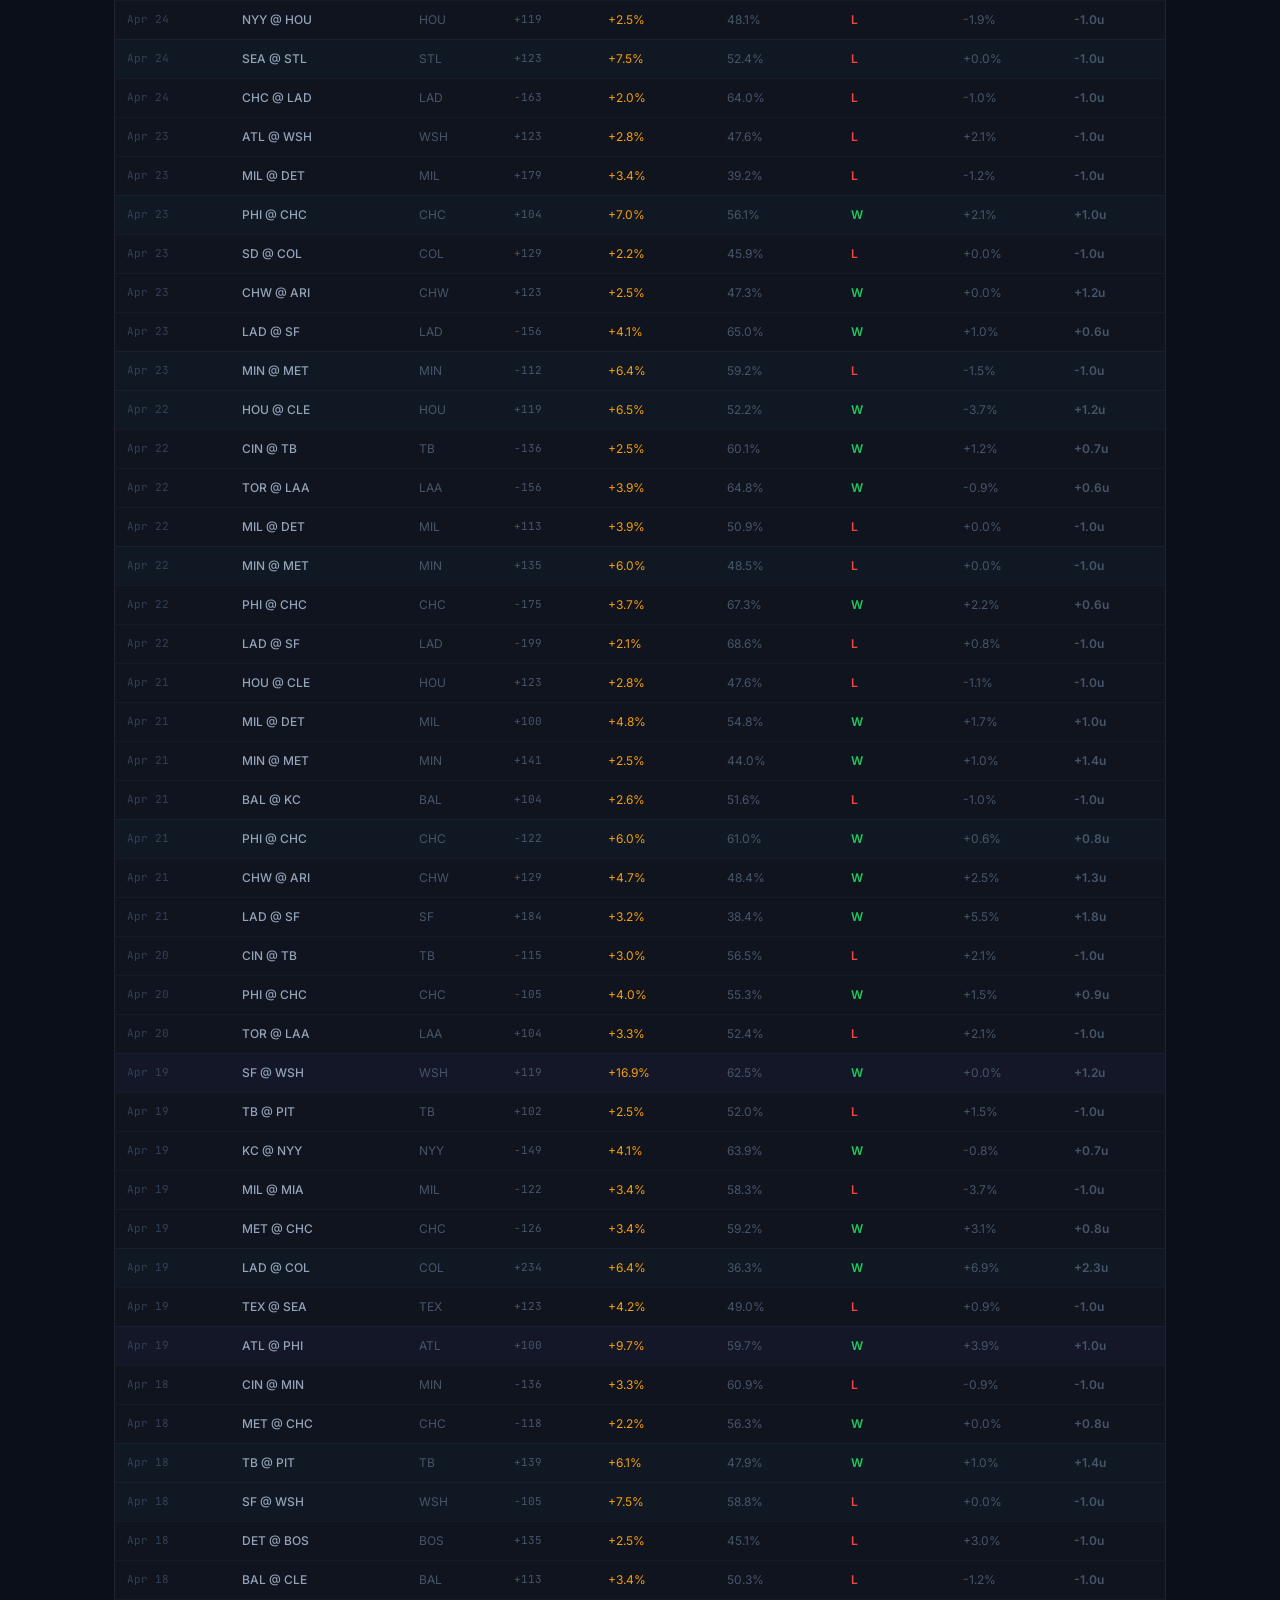
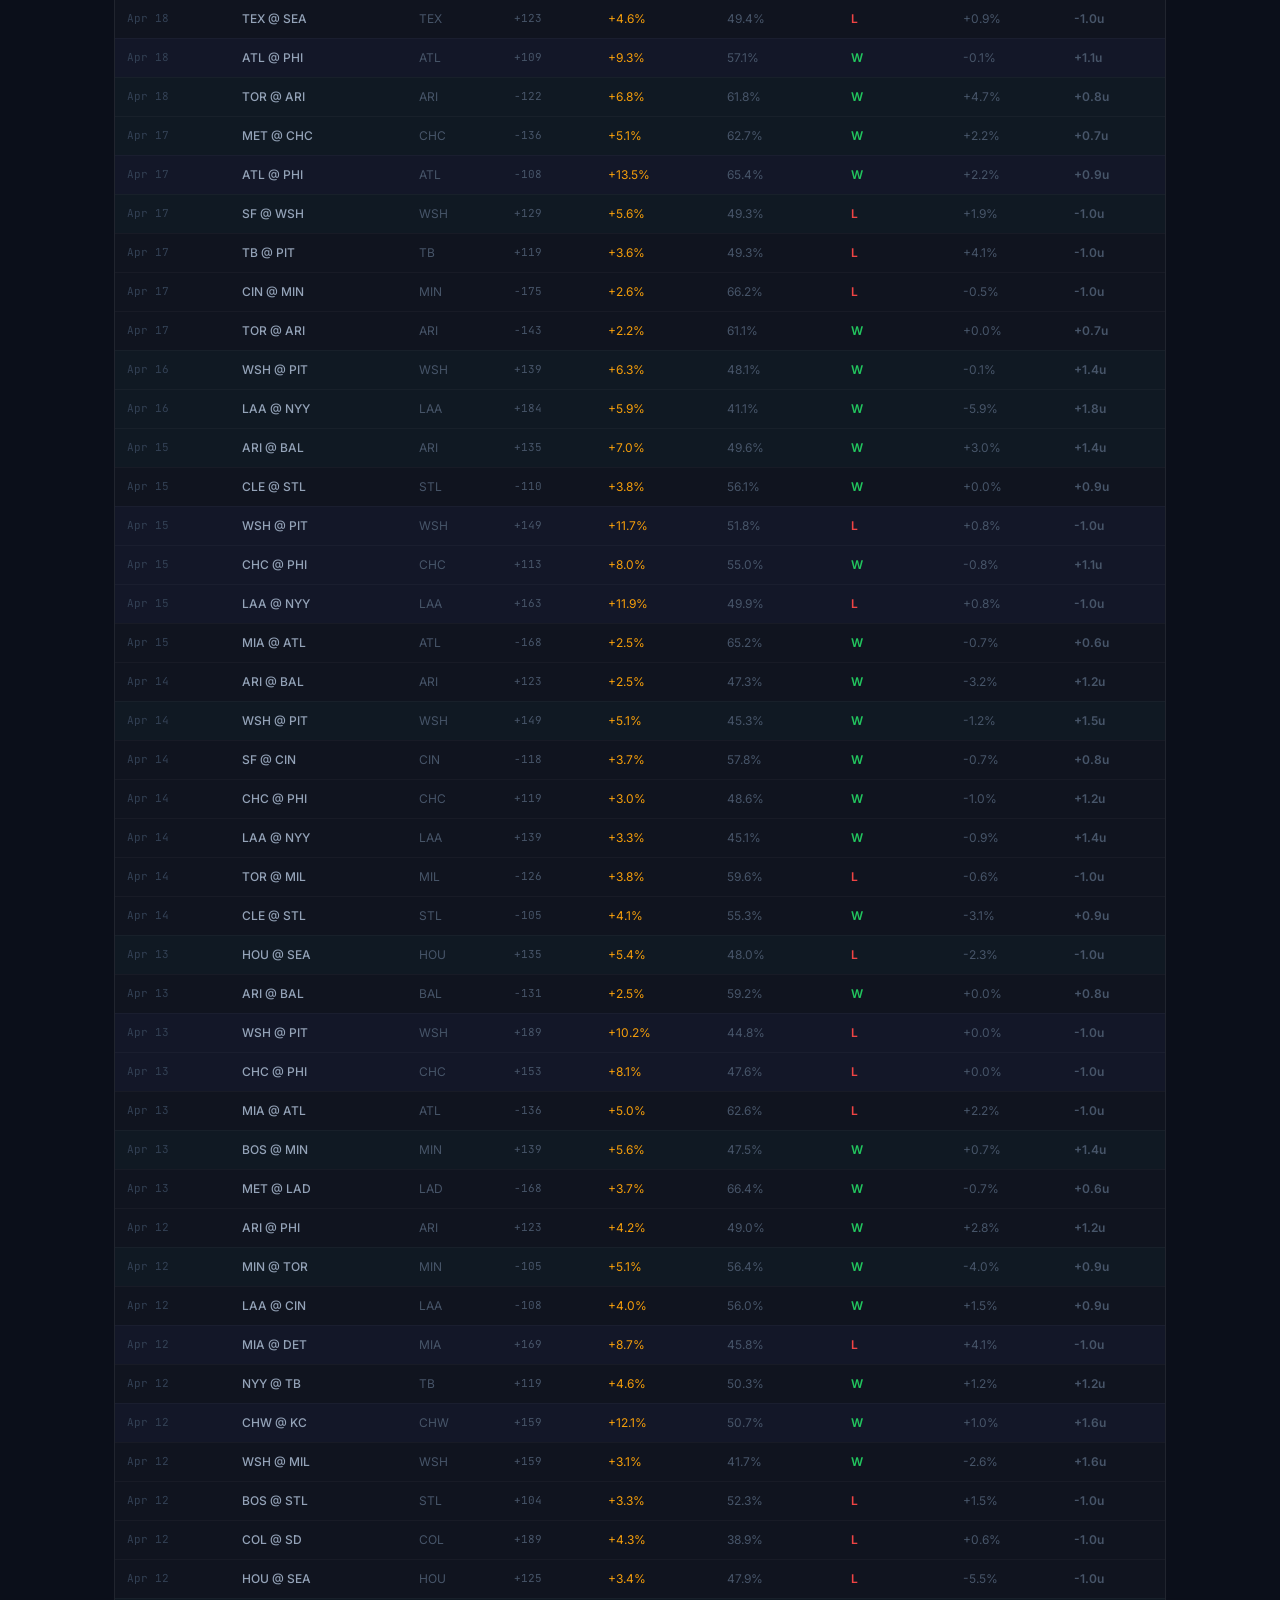
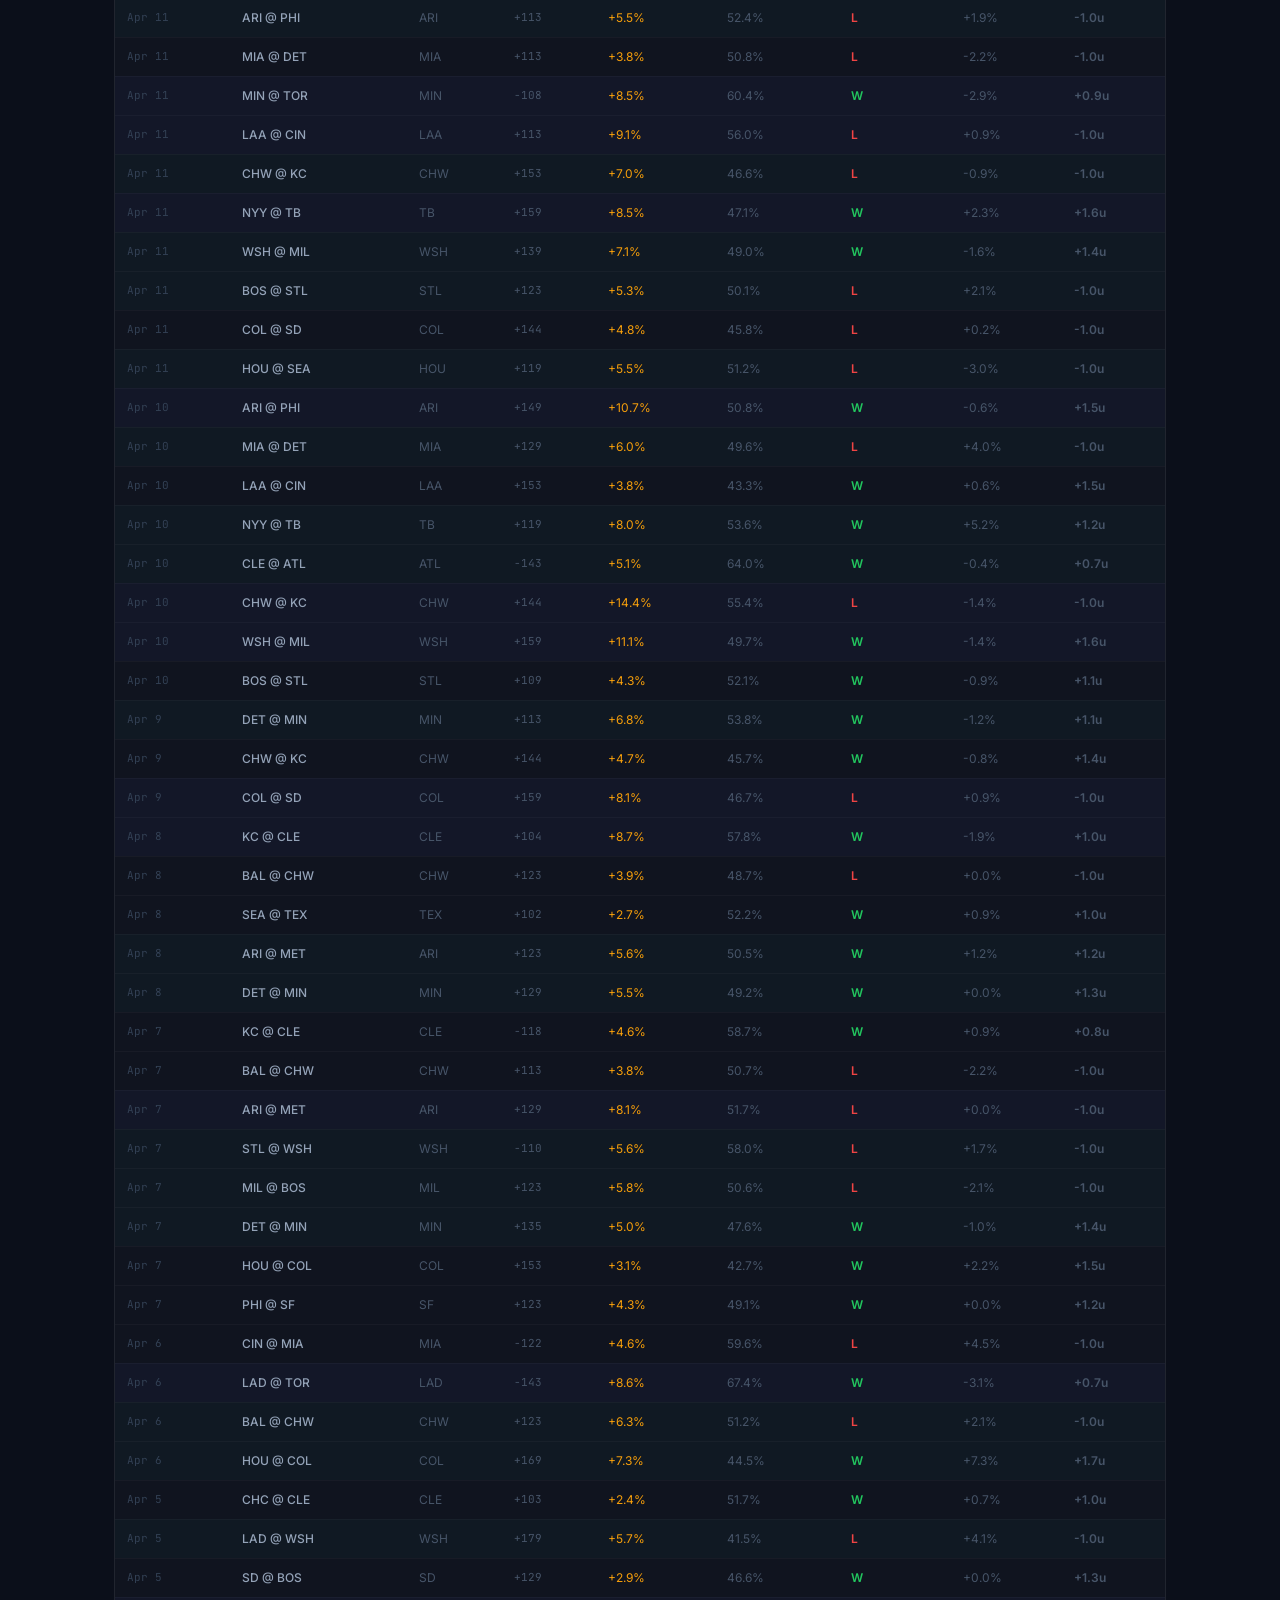
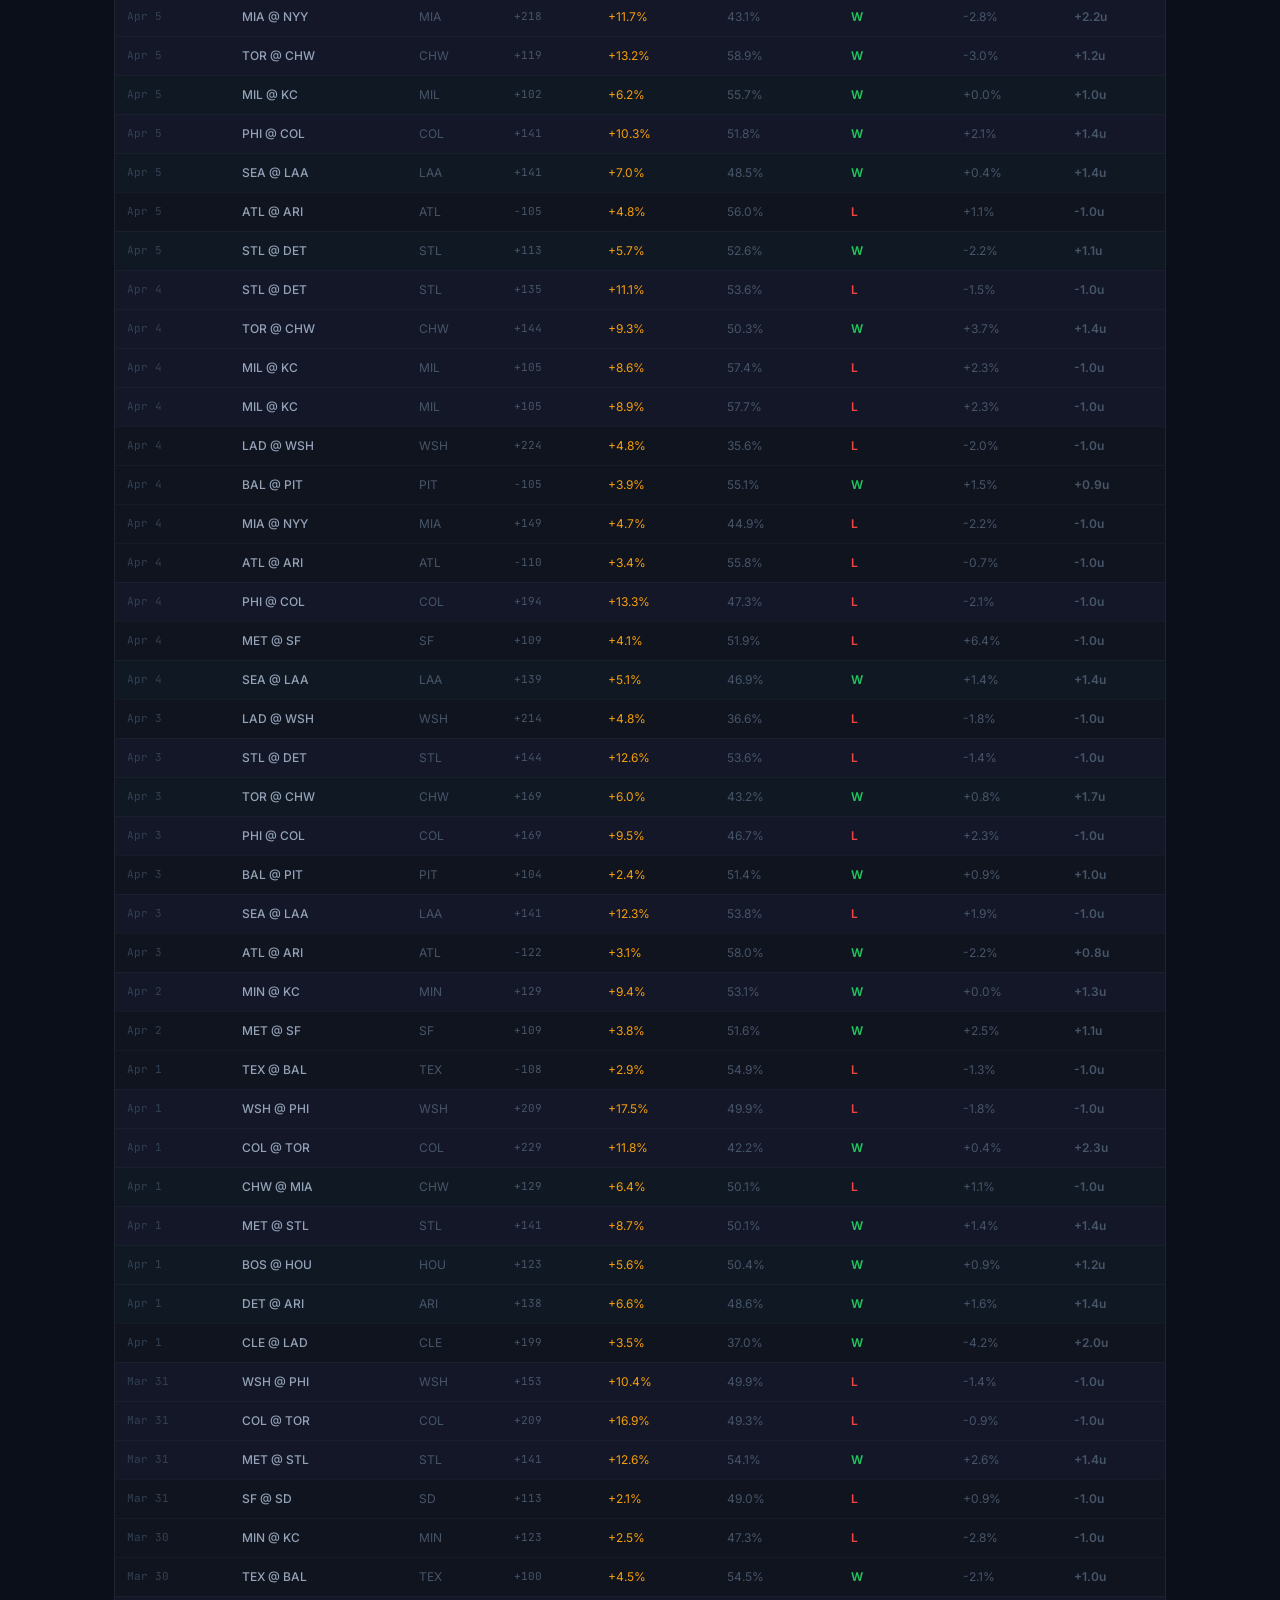
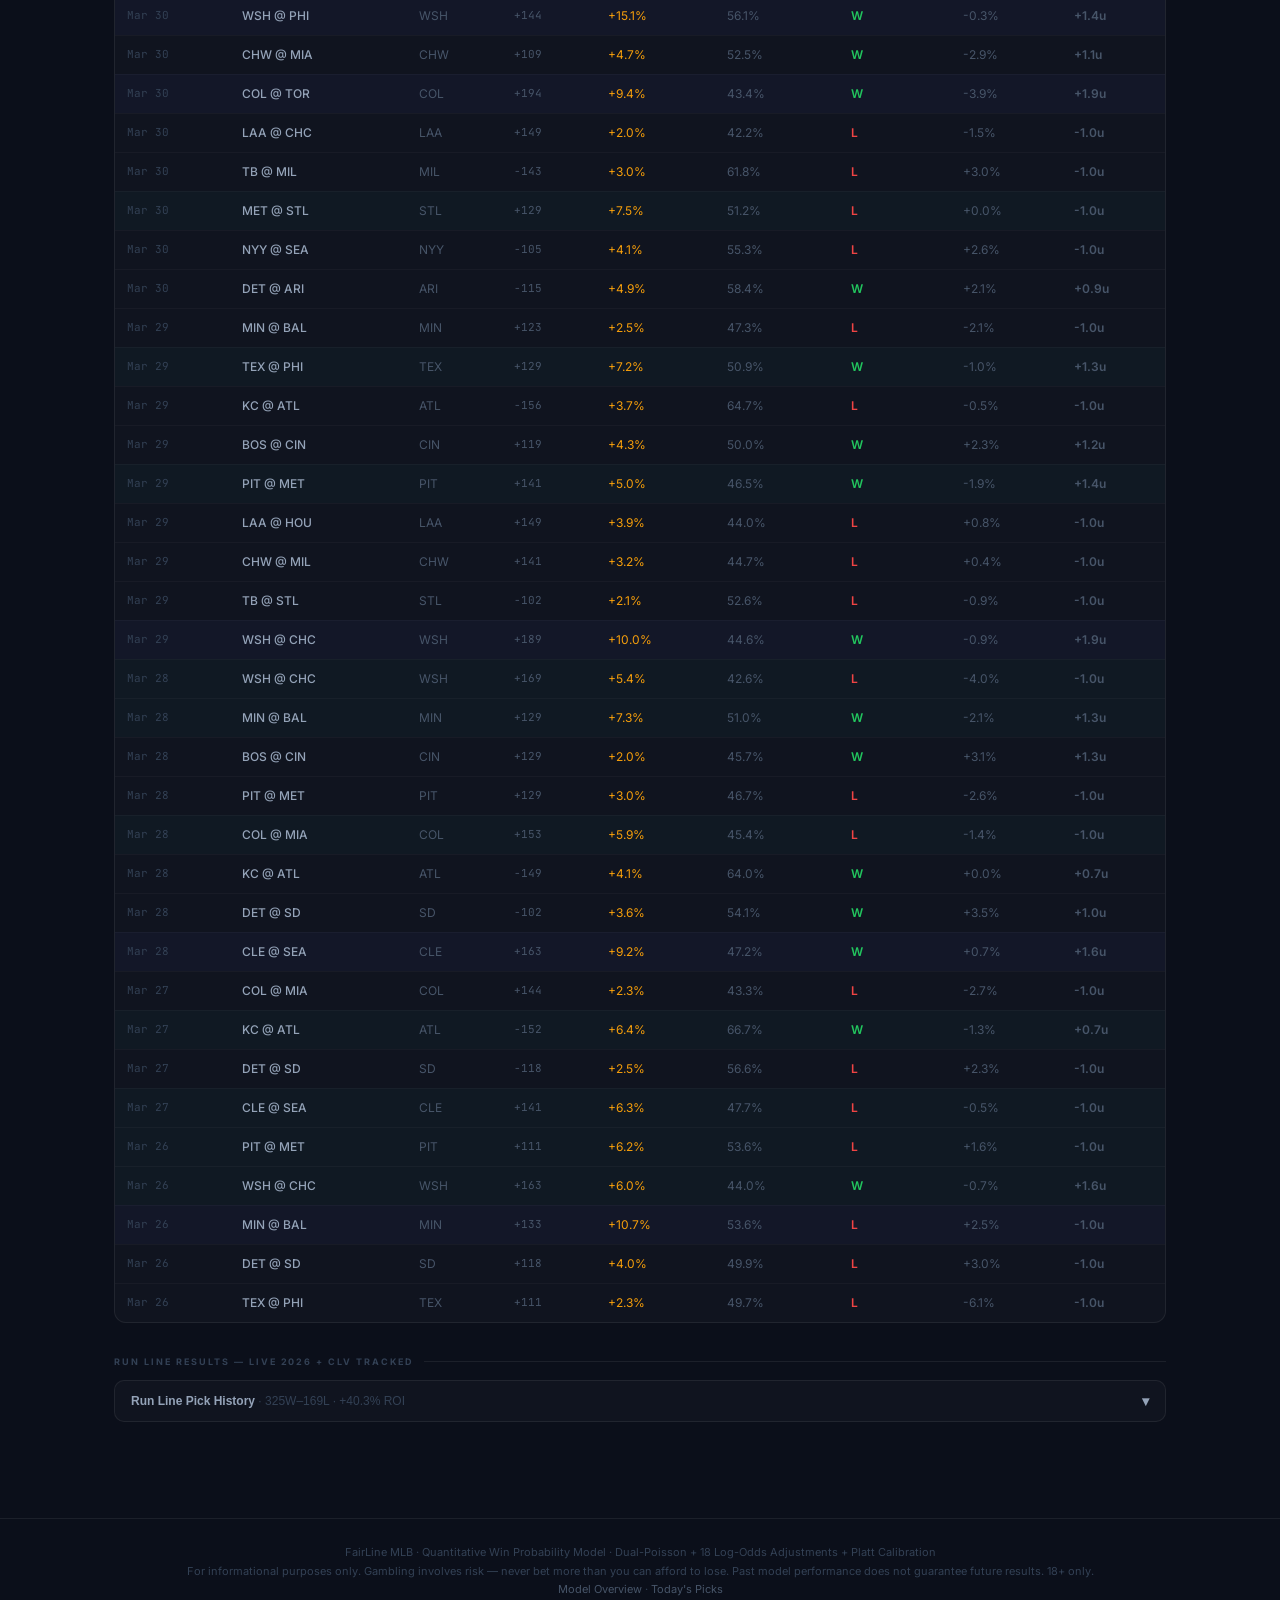
==== commit b21a8127: "ui: monthly ROI zero-line chart, RL/O/U card badges, RL odds disclosure - Replace flex monthly bar c" ====
--- a/history.html
+++ b/history.html
@@ -56,16 +56,8 @@
 .et-value  { background: rgba(20,184,166,0.1); color: var(--teal); }
 .et-all    { background: rgba(255,255,255,0.05); color: var(--text-3); }
 
-/* Monthly ROI bars */
-.monthly-chart { display: flex; align-items: flex-end; gap: 8px; height: 80px; }
-.mo-col { display: flex; flex-direction: column; align-items: center; gap: 3px; flex: 1; }
-.mo-bar { width: 100%; border-radius: 3px 3px 0 0; min-height: 3px; }
-.mo-bar.pos { background: var(--green); }
-.mo-bar.neg { background: var(--red); border-radius: 0 0 3px 3px; }
-.mo-lbl { font-size: 9px; color: var(--text-4); }
-.mo-val { font-size: 9px; font-weight: 600; }
-.mo-val.pos { color: var(--green); }
-.mo-val.neg { color: var(--red); }
+/* Monthly ROI — SVG chart (zero-centered); legacy flex classes removed */
+.monthly-chart { display: block; }
 
 /* Backtest */
 .roi-row { display: flex; align-items: center; gap: 10px; margin-bottom: 8px; }
@@ -702,6 +694,35 @@
   }
 }
 
+function _monthlyChartSVG(monthly) {
+  const W = 400, padT = 26, padB = 40, padL = 12, padR = 12;
+  const innerW = W - padL - padR;
+  const chartH = 88; const halfH = chartH / 2;
+  const zeroY  = padT + halfH;
+  const totalH = padT + chartH + padB;
+  const maxAbs = Math.max(...monthly.map(m => Math.abs(m.roi)), 0.01);
+  const barSpacing = innerW / monthly.length;
+  const barW = Math.min(barSpacing * 0.68, 55);
+  let s = '';
+  monthly.forEach((m, i) => {
+    const cx   = padL + (i + 0.5) * barSpacing;
+    const barH = Math.max(3, Math.abs(m.roi) / maxAbs * halfH * 0.90);
+    const col  = m.roi >= 0 ? 'var(--green)' : 'var(--red)';
+    const barY = m.roi >= 0 ? zeroY - barH : zeroY;
+    const roiStr  = (m.roi >= 0 ? '+' : '') + (m.roi * 100).toFixed(1) + '%';
+    const labelY  = m.roi >= 0 ? barY - 6 : barY + barH + 13;
+    const unitsStr = (m.units >= 0 ? '+' : '') + m.units + 'u';
+    s += `<rect x="${(cx-barW/2).toFixed(1)}" y="${barY.toFixed(1)}" width="${barW.toFixed(1)}" height="${barH.toFixed(1)}" fill="${col}" fill-opacity="0.82" rx="2.5"><title>${m.month}: ${roiStr} ROI · ${m.bets} bets · ${unitsStr}</title></rect>`;
+    s += `<text x="${cx.toFixed(1)}" y="${labelY.toFixed(1)}" text-anchor="middle" font-size="9" font-weight="700" fill="${col}">${roiStr}</text>`;
+    s += `<text x="${cx.toFixed(1)}" y="${(zeroY+halfH+14).toFixed(1)}" text-anchor="middle" font-size="9" fill="rgba(148,163,184,0.65)">${m.month}</text>`;
+    if (m.bets != null) s += `<text x="${cx.toFixed(1)}" y="${(zeroY+halfH+26).toFixed(1)}" text-anchor="middle" font-size="8" fill="rgba(148,163,184,0.38)">${m.bets}b</text>`;
+  });
+  return `<svg viewBox="0 0 ${W} ${totalH}" preserveAspectRatio="xMidYMid meet" style="display:block;width:100%;height:auto">
+    <line x1="${padL}" y1="${zeroY.toFixed(1)}" x2="${W-padR}" y2="${zeroY.toFixed(1)}" stroke="rgba(255,255,255,0.13)" stroke-width="1" stroke-dasharray="3 3"/>
+    ${s}
+  </svg>`;
+}
+
 function renderMonthly(p) {
   const MONTH_ORDER = ['Jan','Feb','Mar','Apr','May','Jun','Jul','Aug','Sep','Oct','Nov','Dec'];
   const monthly = [...((p && p.season_roi_by_month) || [])].sort((a, b) =>
@@ -709,15 +730,7 @@
   );
   if (monthly.length === 0) return;
   document.getElementById('monthly-section').style.display = 'block';
-  const maxAbs = Math.max(...monthly.map(m => Math.abs(m.roi)), 0.01);
-  document.getElementById('monthly-chart').innerHTML = monthly.map(m => {
-    const h = Math.max(4, Math.round(Math.abs(m.roi) / maxAbs * 65));
-    return `<div class="mo-col">
-      <div class="mo-bar ${m.roi>=0?'pos':'neg'}" style="height:${h}px"></div>
-      <div class="mo-lbl">${m.month}</div>
-      <div class="mo-val ${m.roi>=0?'pos':'neg'}">${pct(m.roi)}</div>
-    </div>`;
-  }).join('');
+  document.getElementById('monthly-chart').innerHTML = _monthlyChartSVG(monthly);
 }
 
 function renderBacktest() {
--- a/style.css
+++ b/style.css
@@ -196,6 +196,15 @@
 .pick-badge.value  { background: rgba(20,184,166,0.1); border-color: rgba(20,184,166,0.3); color: var(--teal); }
 .pick-badge.marginal { background: rgba(255,255,255,0.05); border-color: var(--border); color: var(--text-3); }
 
+/* ── Other-markets signal badges (shown in card header) ── */
+.om-signal-badge {
+  display: inline-block;
+  font-size: 8px; font-weight: 700; letter-spacing: 0.06em; text-transform: uppercase;
+  padding: 2px 5px; border-radius: 3px; vertical-align: middle; line-height: 1.5;
+}
+.om-signal-badge.rl-badge { background: rgba(99,102,241,0.12); color: var(--indigo-lt); border: 1px solid rgba(99,102,241,0.25); }
+.om-signal-badge.ou-badge { background: rgba(245,158,11,0.10); color: var(--amber);      border: 1px solid rgba(245,158,11,0.22); }
+
 .pick-matchup {
   font-family: 'Oswald', sans-serif;
   font-size: 26px;
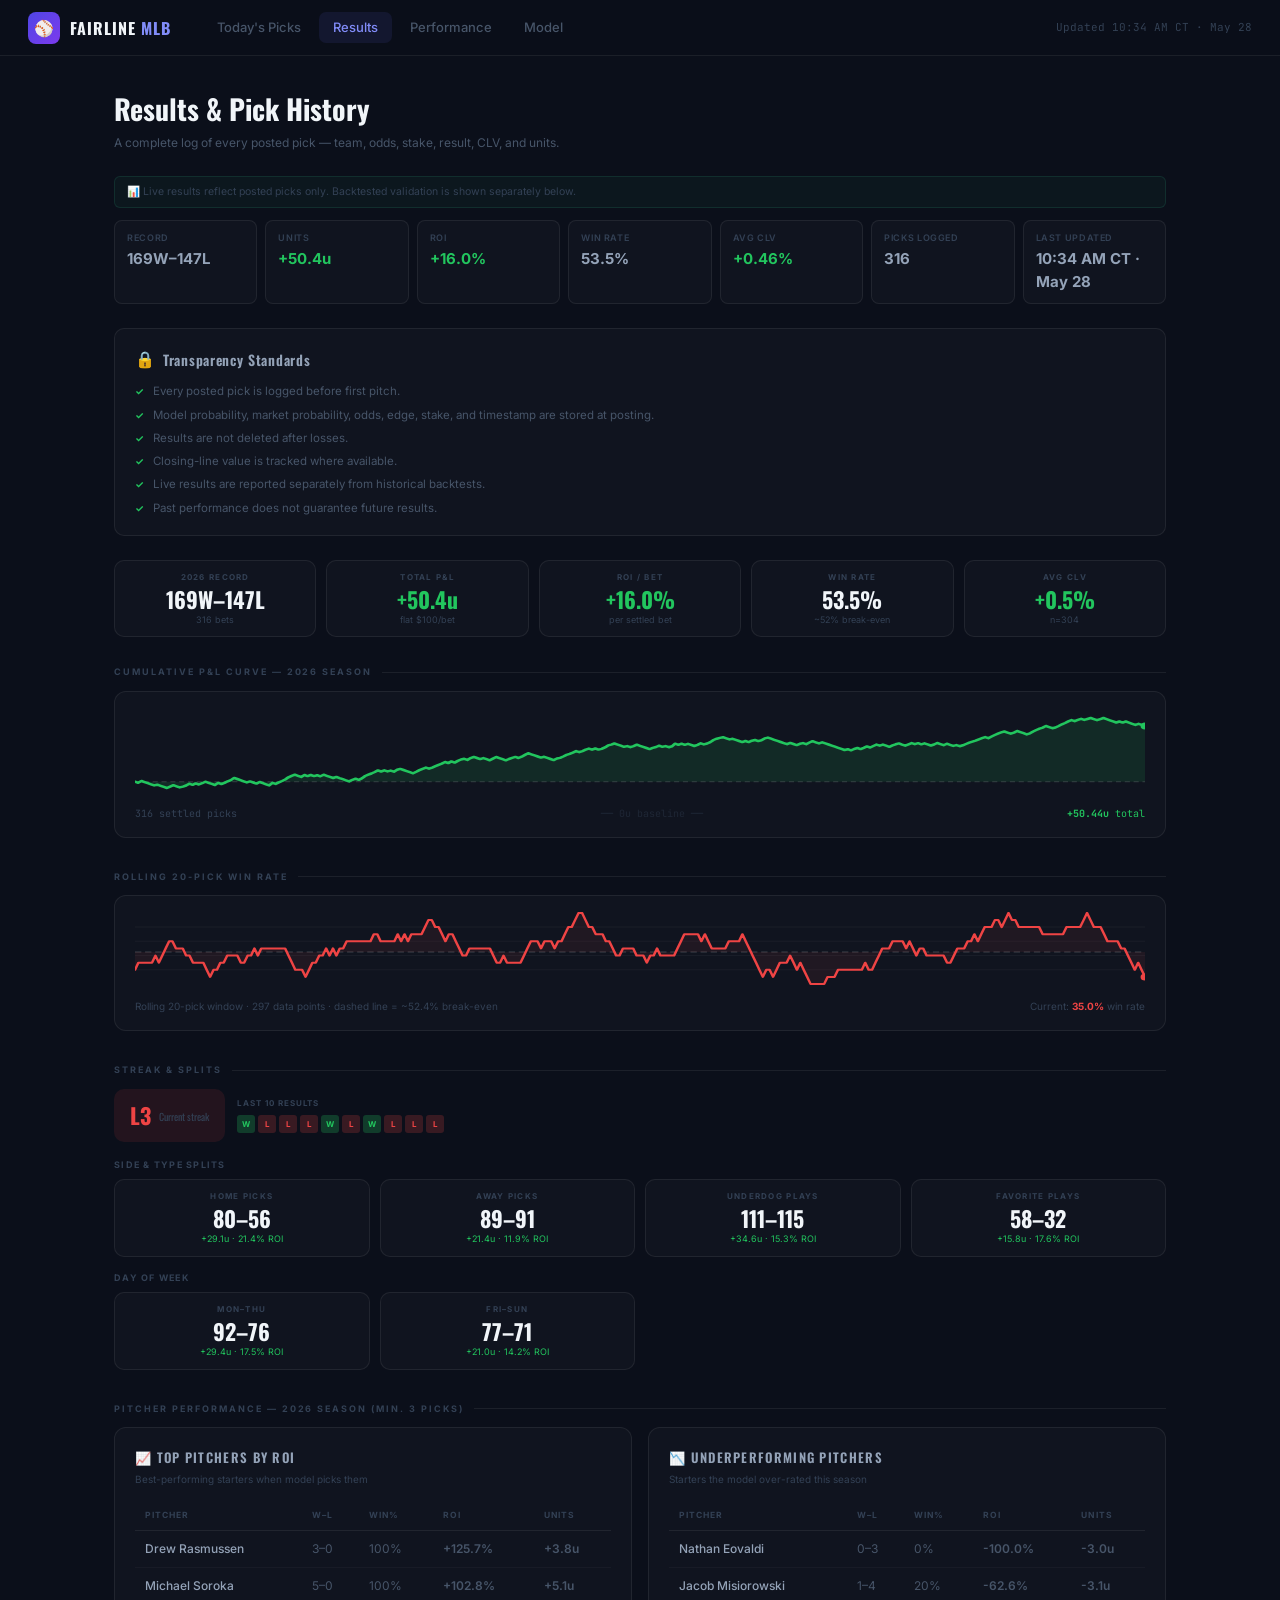
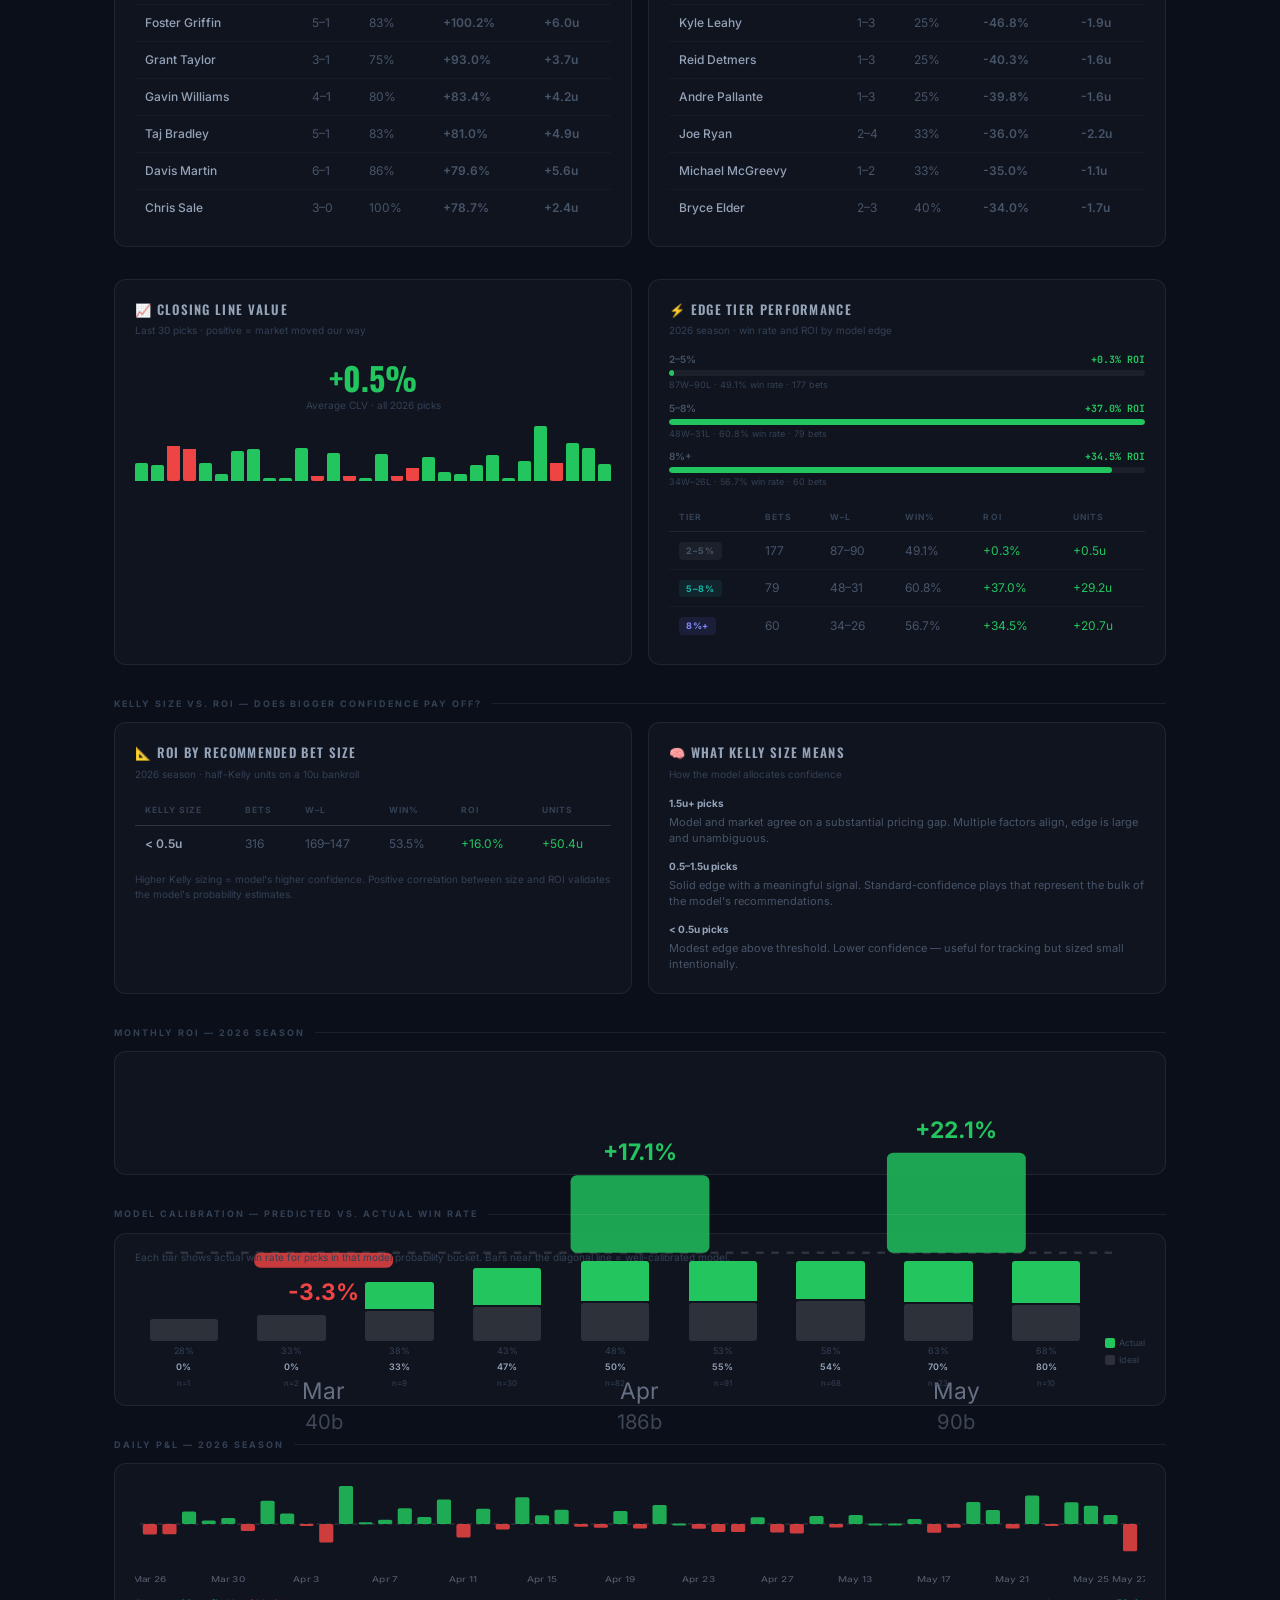
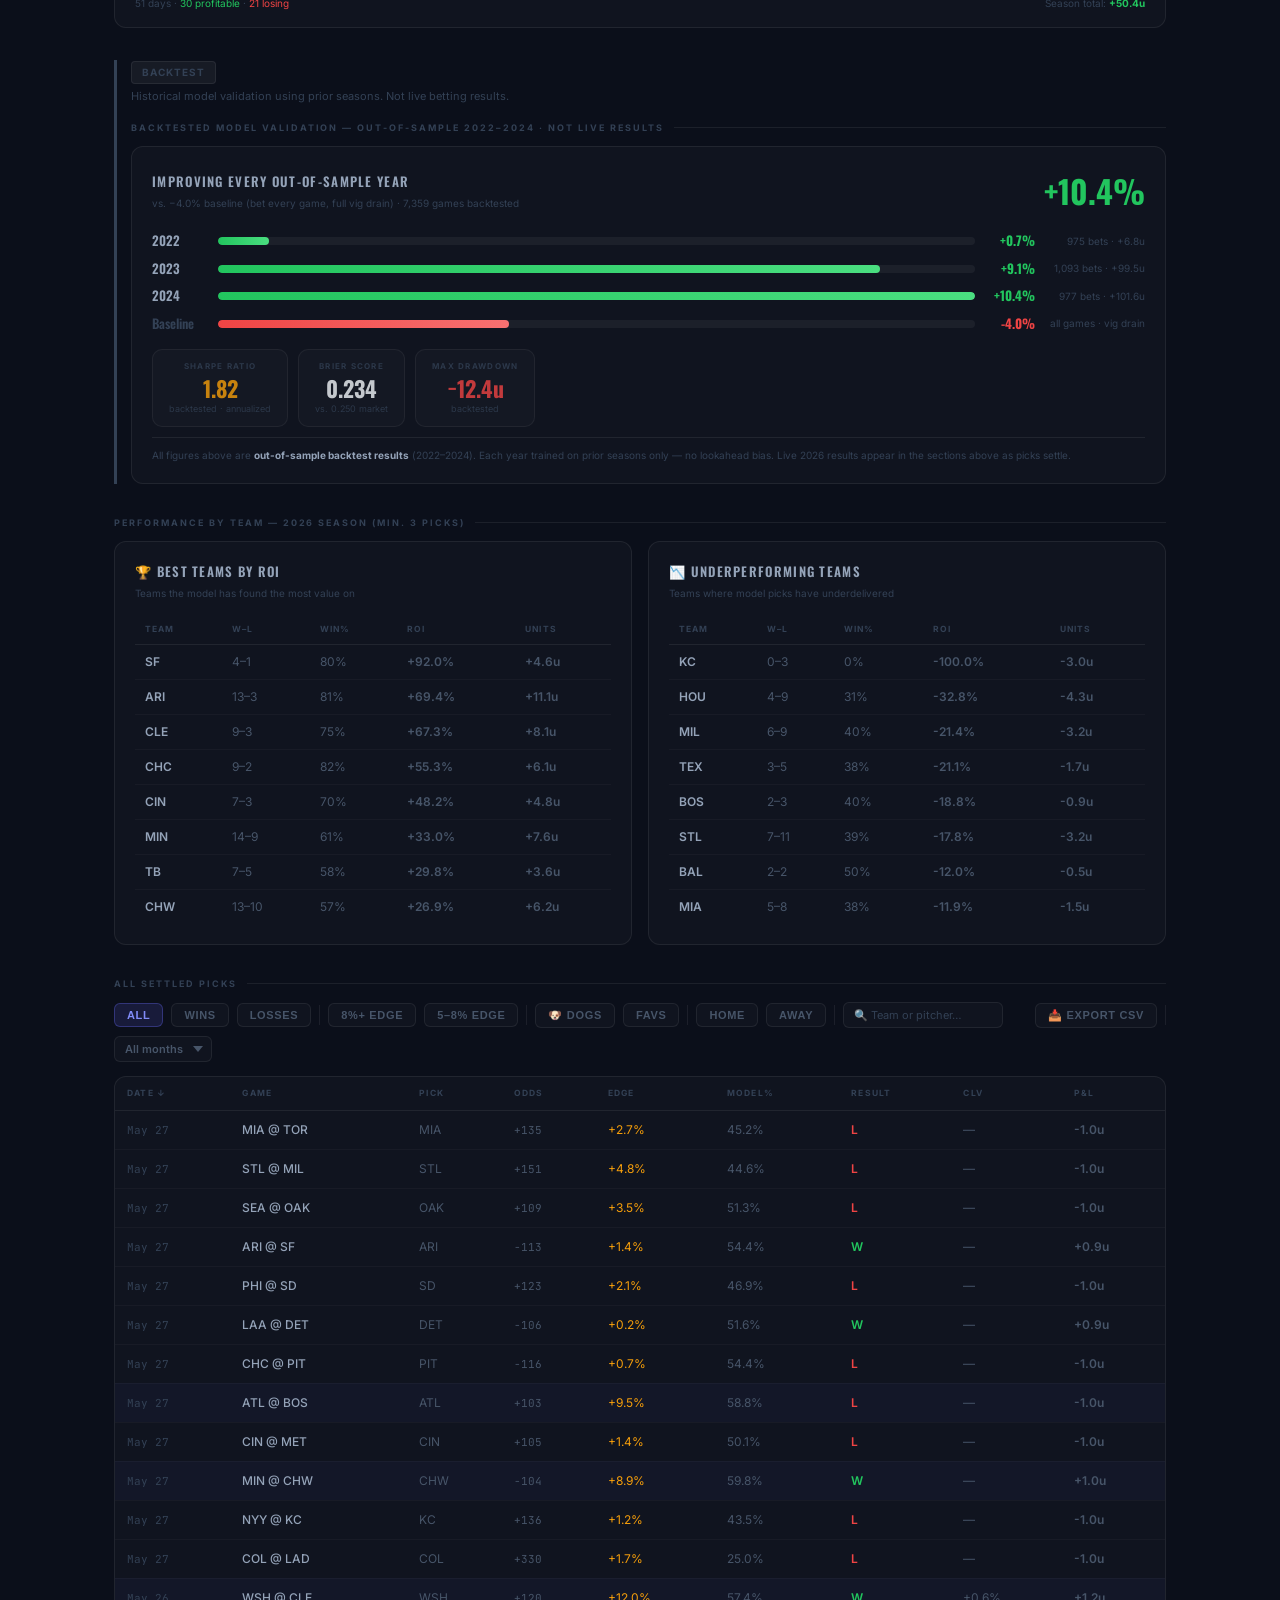
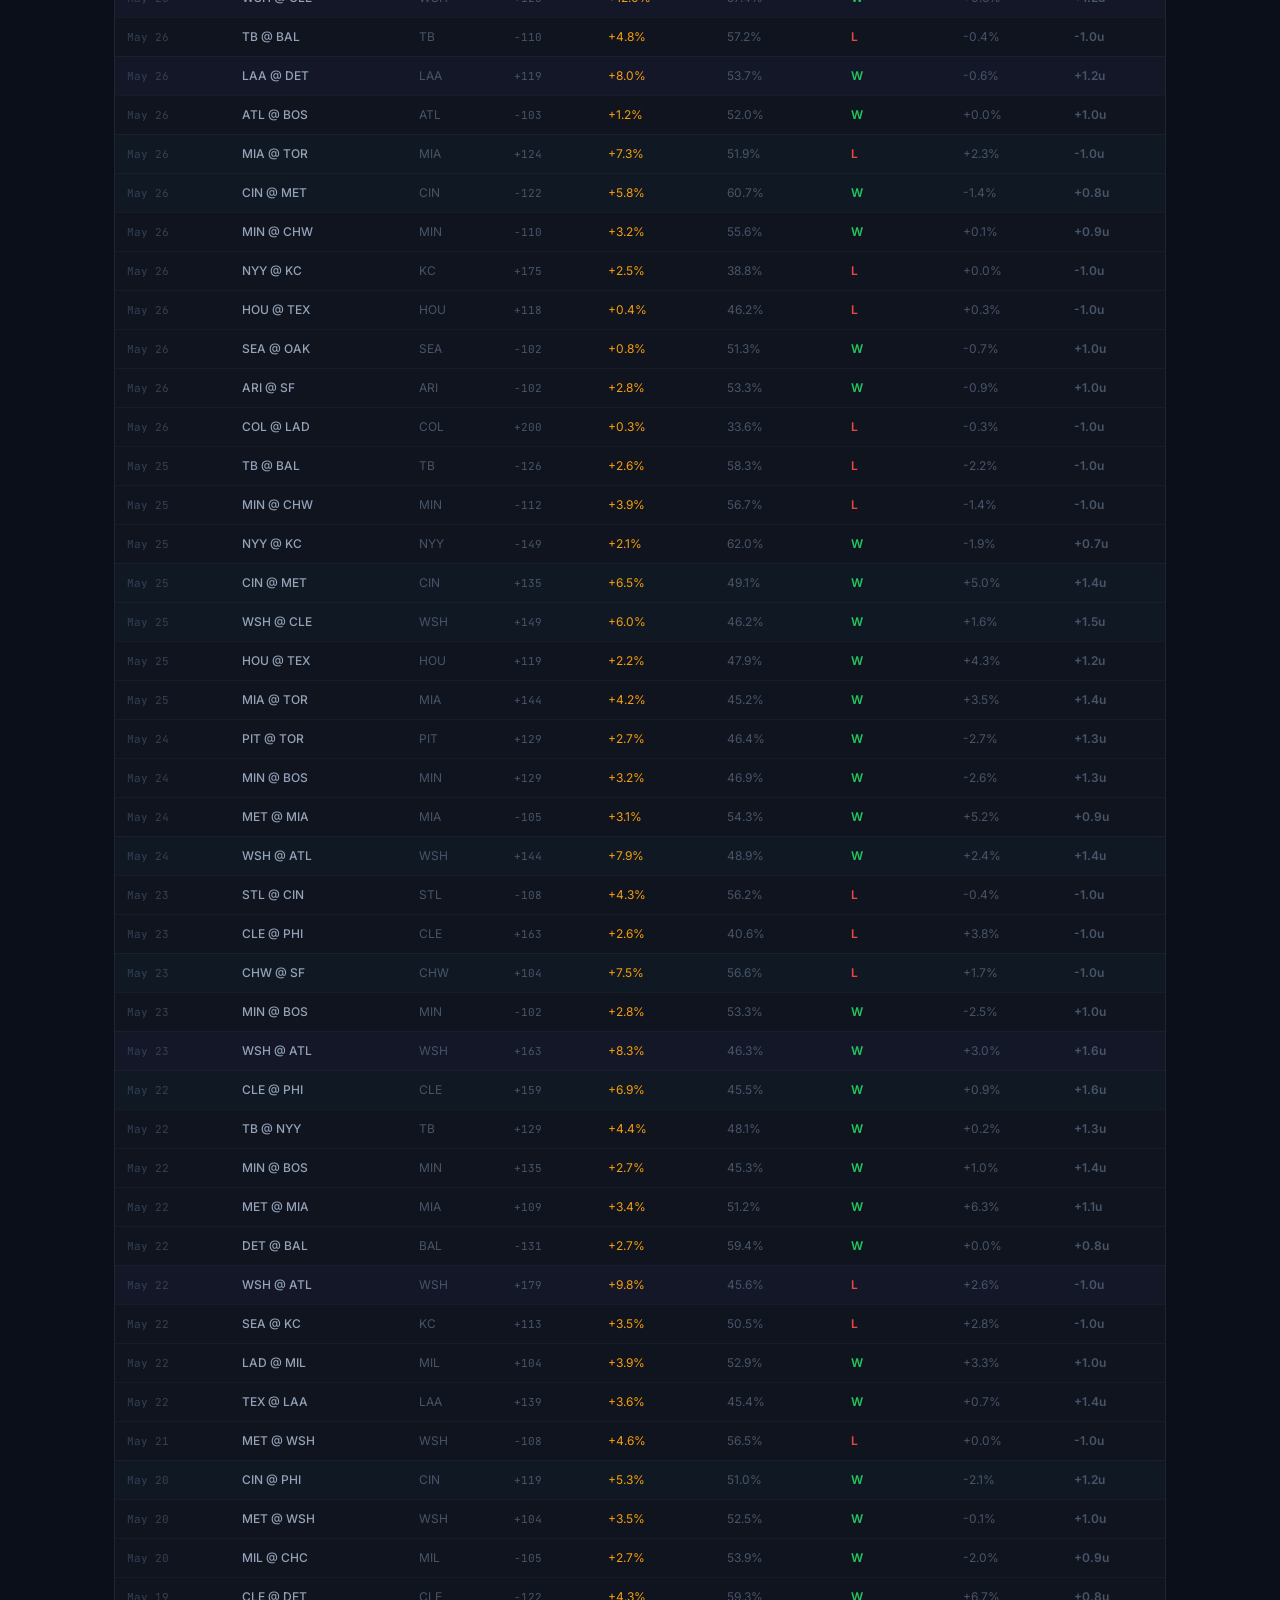
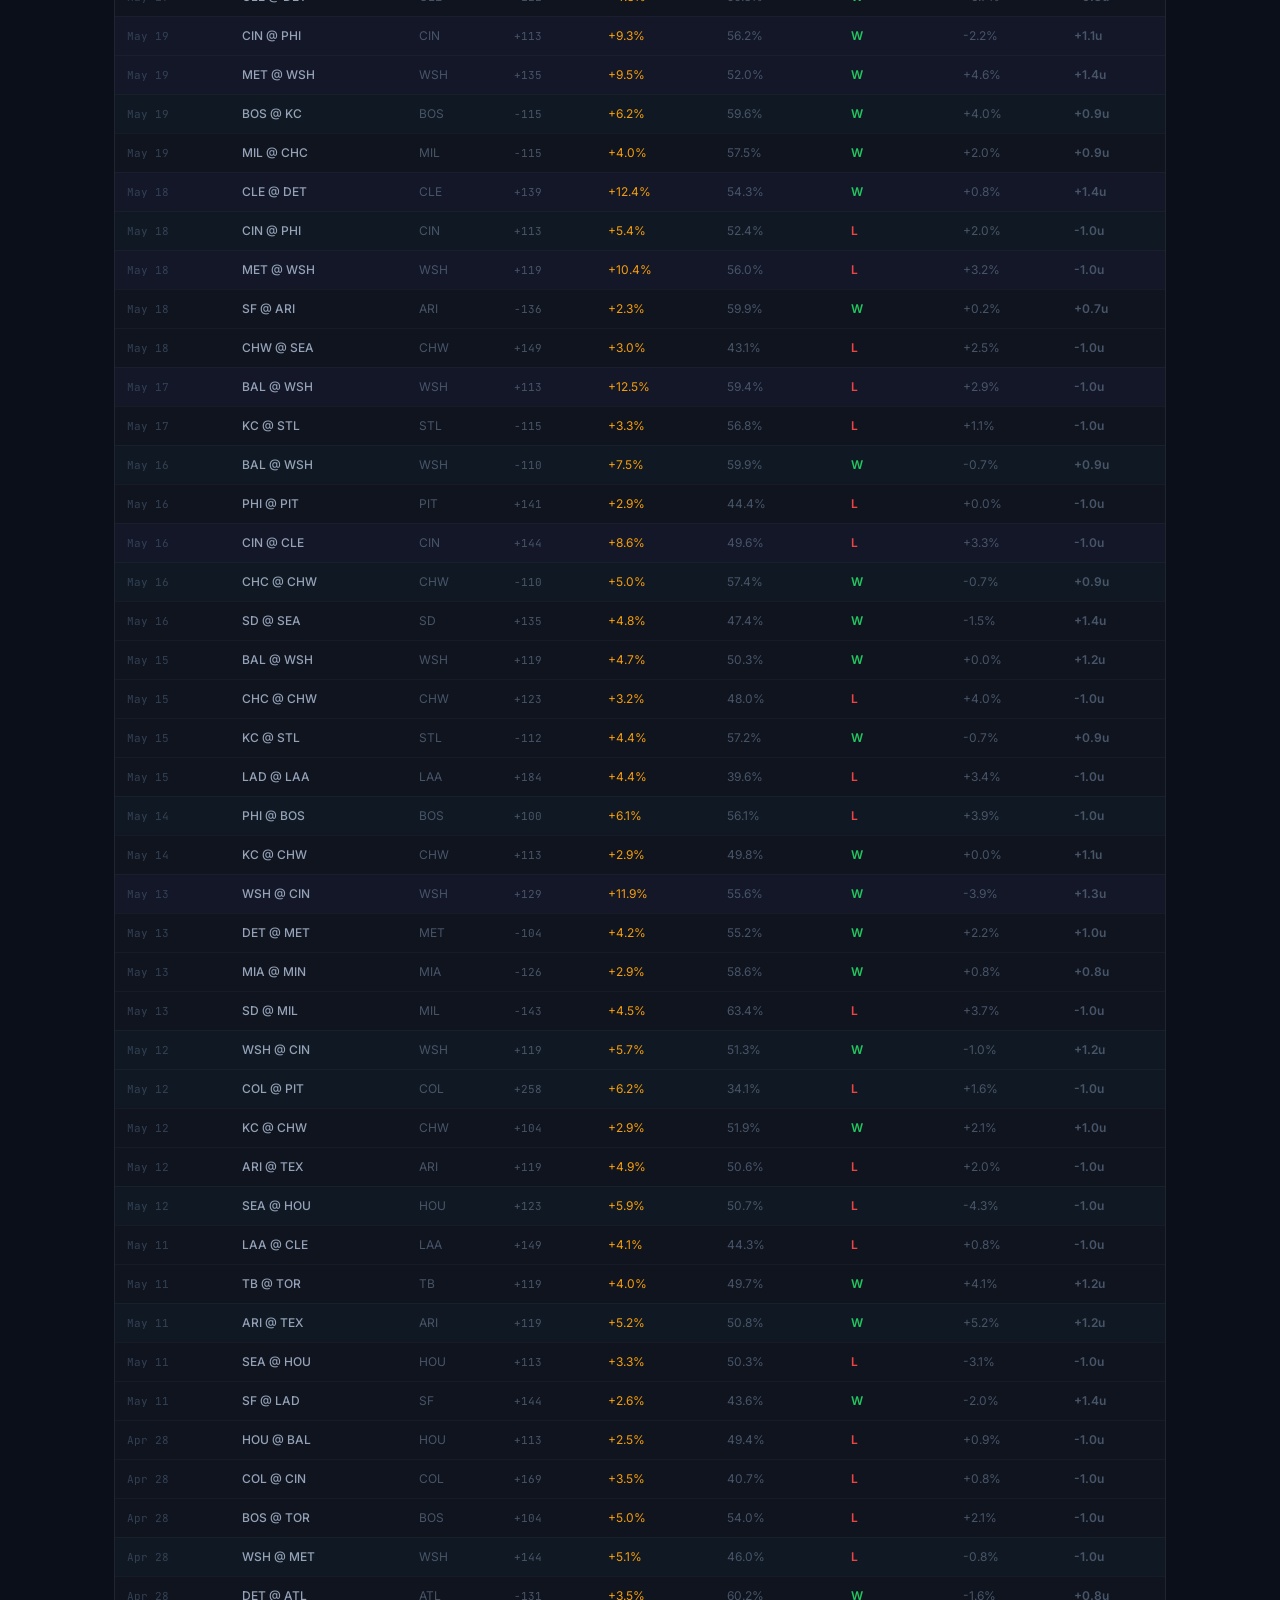
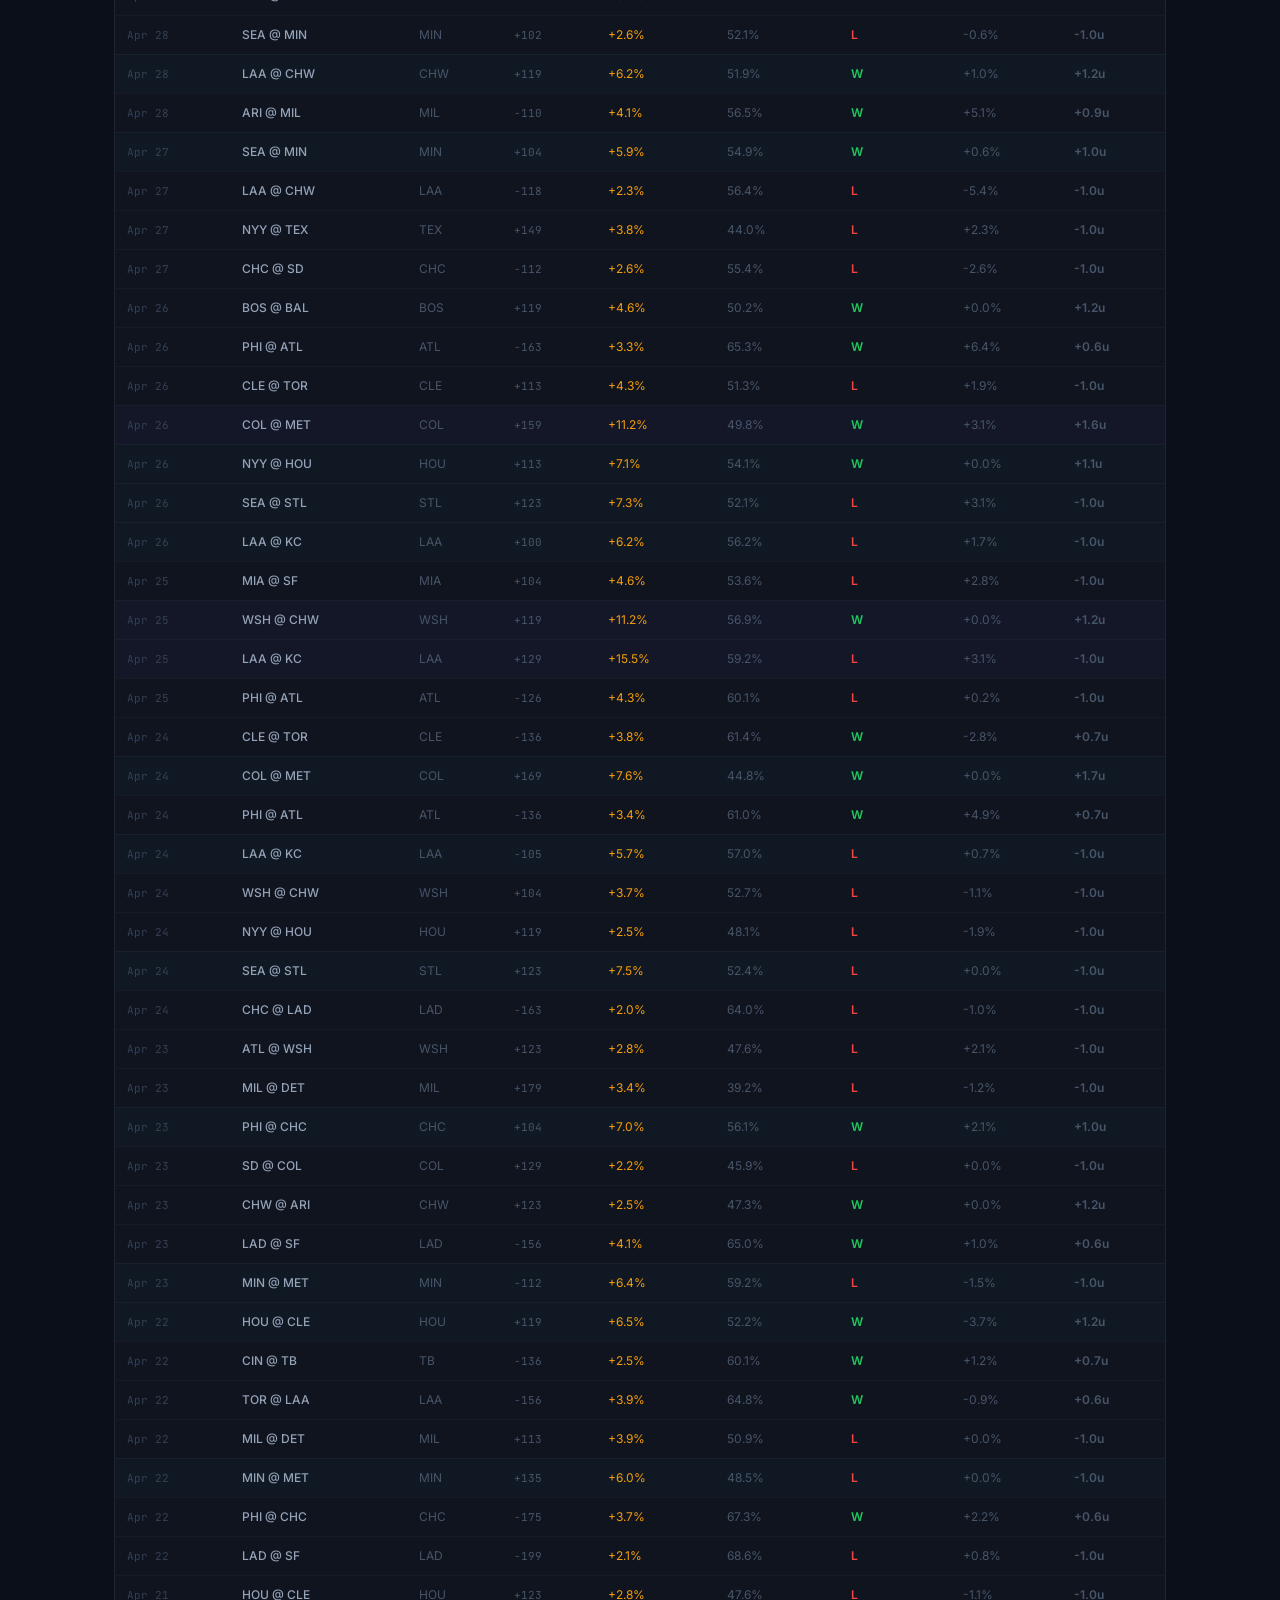
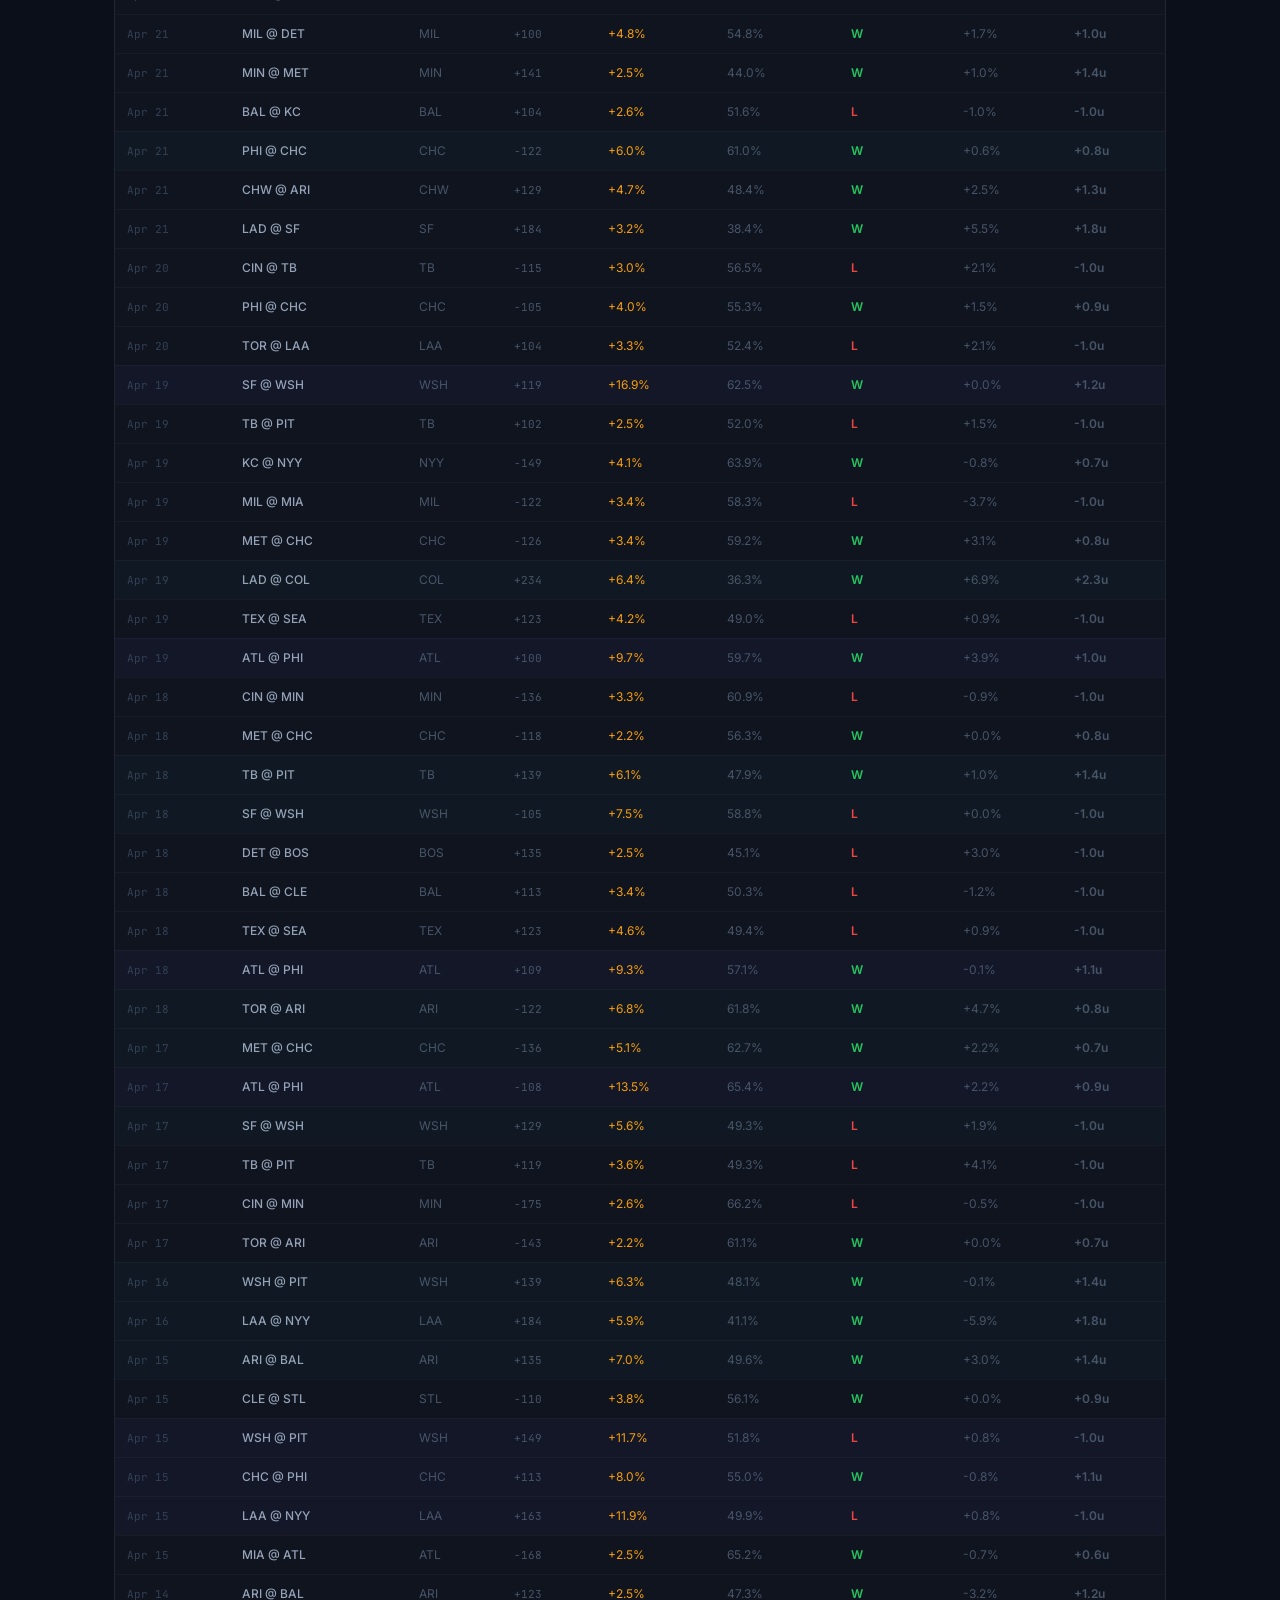
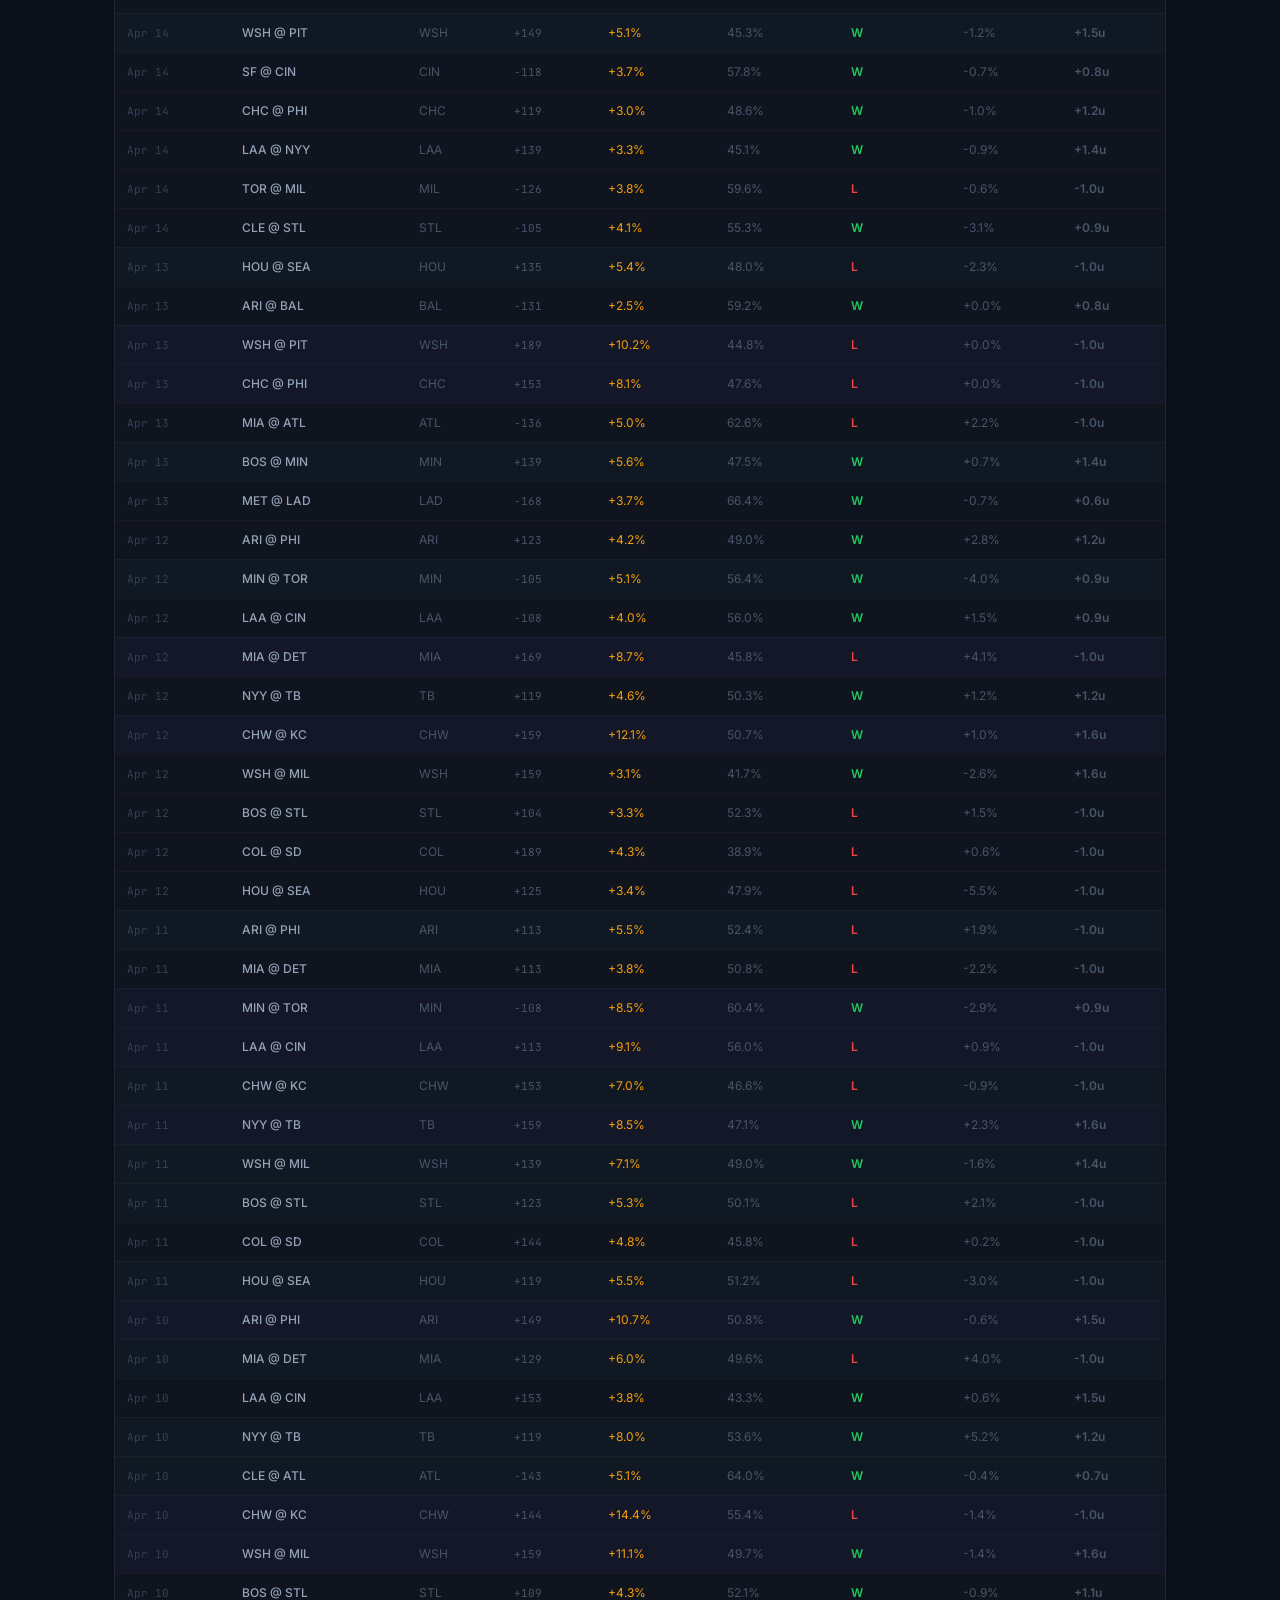
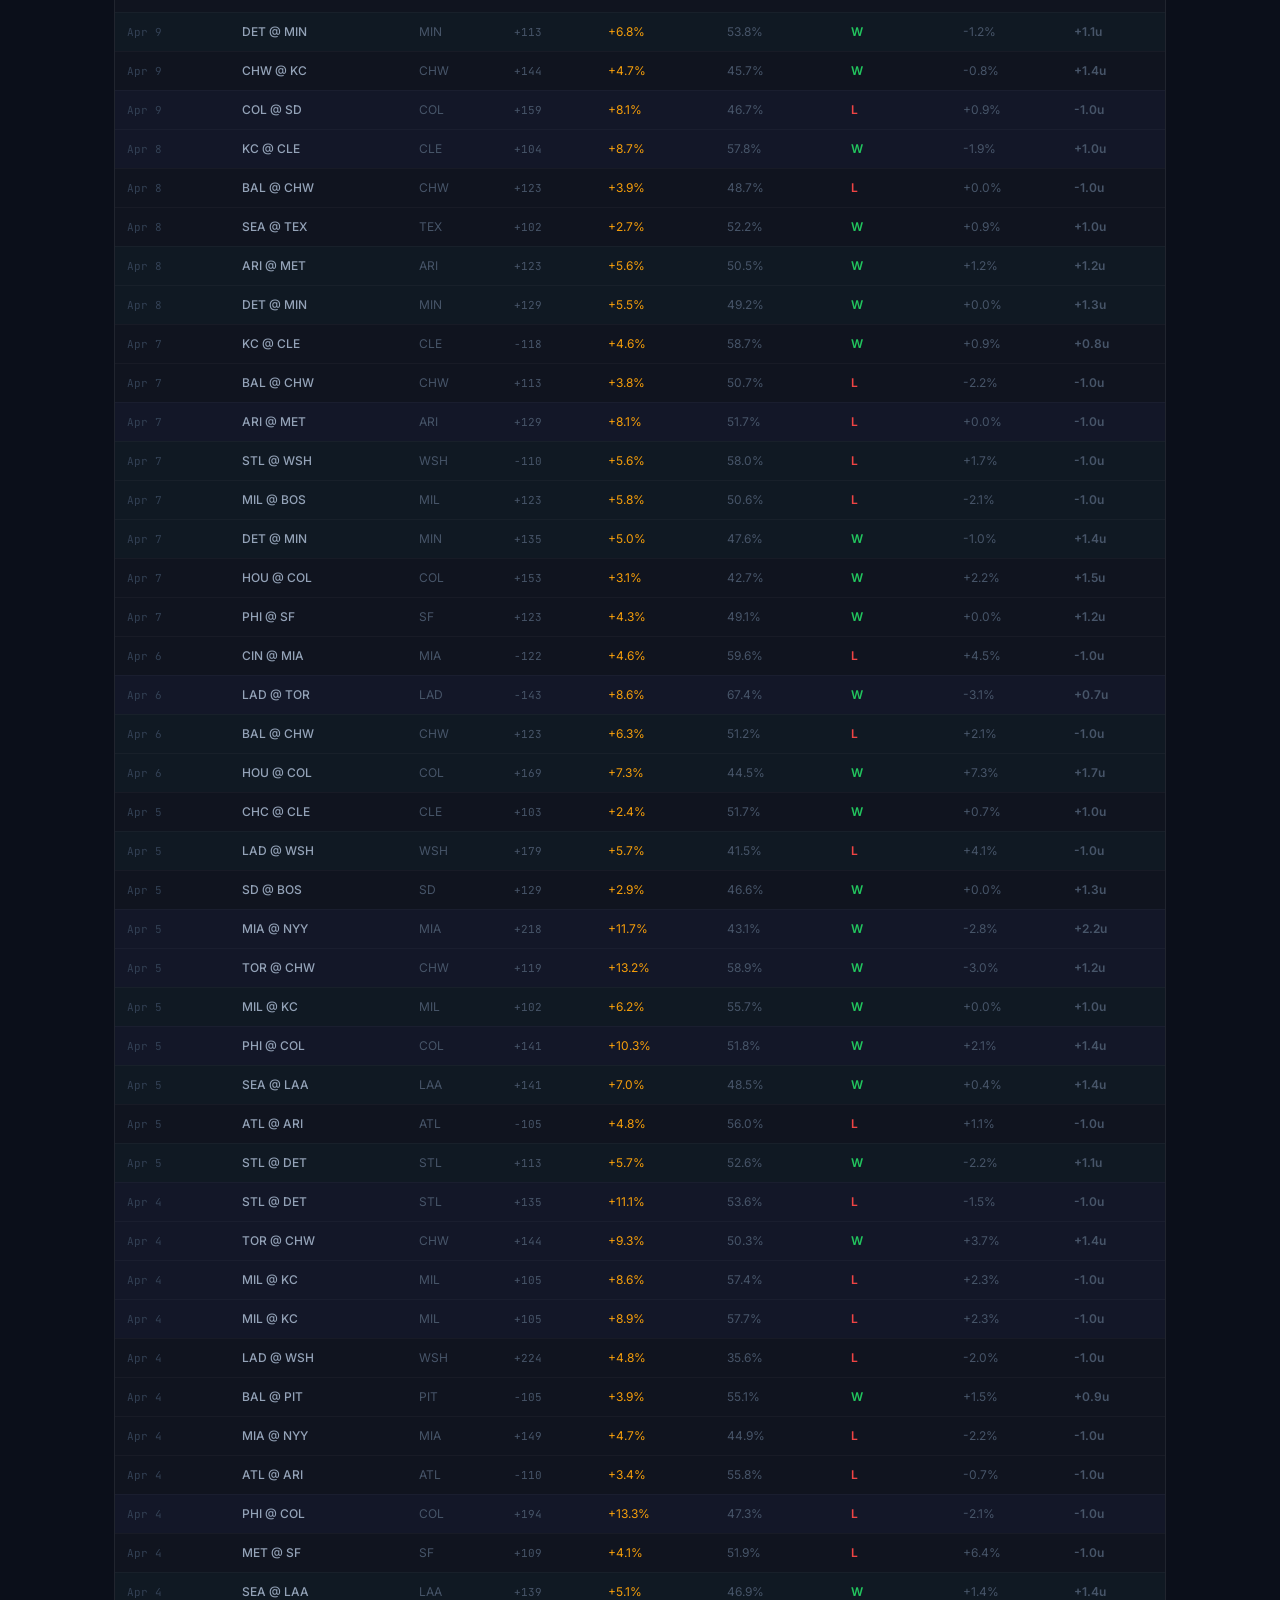
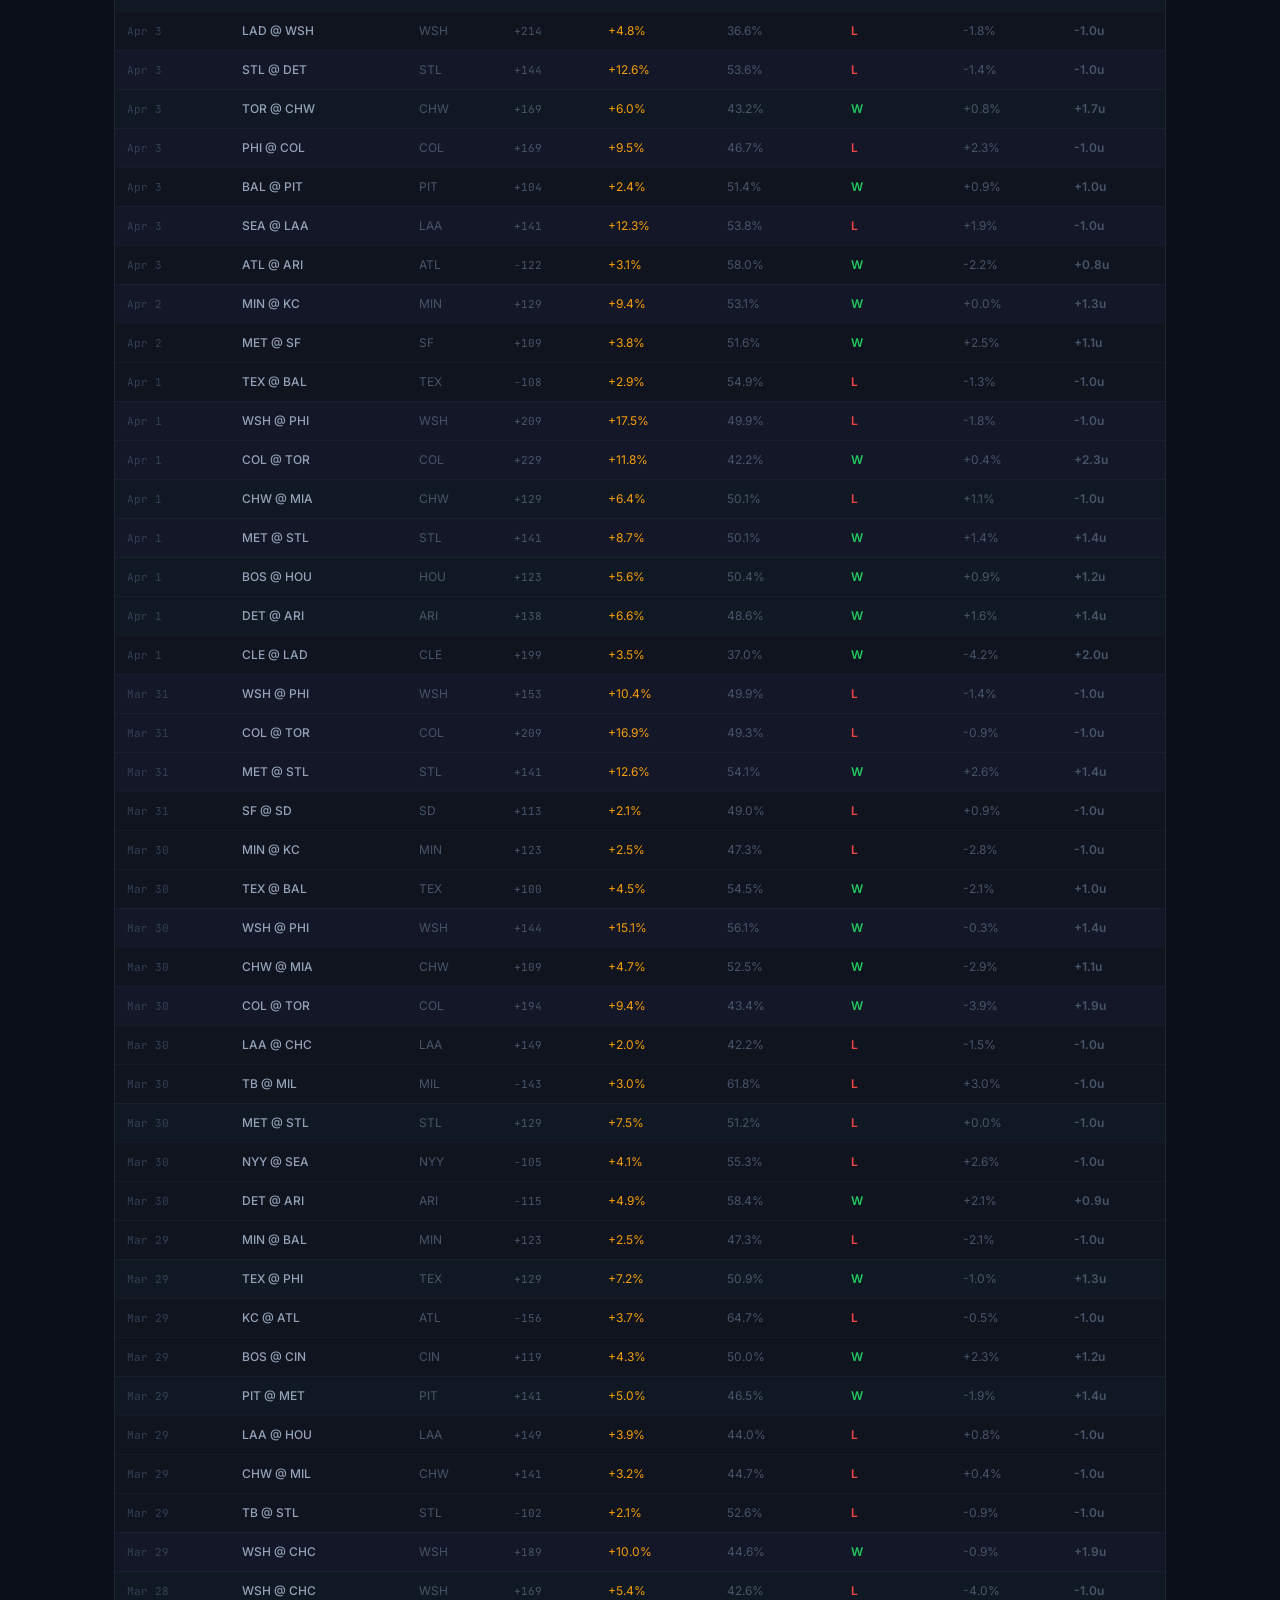
==== commit 86b7049c: "feat: site polish — hero, trust strip, FAQ, transparency, pick flags, methodology clarification, liv" ====
--- a/history.html
+++ b/history.html
@@ -3,7 +3,7 @@
 <head>
 <meta charset="UTF-8">
 <meta name="viewport" content="width=device-width, initial-scale=1.0">
-<title>FairLine MLB — Results & Track Record</title>
+<title>FairLine MLB — Results & Pick History</title>
 <meta name="description" content="Live 2026 results, CLV tracking, edge tier breakdown, and full pick history for FairLine MLB.">
 <meta property="og:title" content="FairLine MLB — Results & Track Record">
 <meta property="og:description" content="Live 2026 results. Every pick logged with result, CLV, and P&L. Full transparency — 166W-138L, +56.7u, +0.46% CLV, +18.6% ROI.">
@@ -215,8 +215,38 @@
 
 <div class="page">
 
-  <div class="page-title">Results &amp; Track Record</div>
-  <div class="page-subtitle">Live 2026 results · every pick logged with result, CLV, and P&amp;L · full transparency</div>
+  <div class="page-title">Results &amp; Pick History</div>
+  <div class="page-subtitle">A complete log of every posted pick — team, odds, stake, result, CLV, and units.</div>
+
+  <!-- Live metrics note + cards -->
+  <div class="live-metrics-note">
+    <span>📊 Live results reflect posted picks only. Backtested validation is shown separately below.</span>
+  </div>
+  <div class="live-metrics-row" id="live-metrics-row">
+    <div class="lm-card"><div class="lm-lbl">Record</div><div class="lm-val" id="lm-record">—</div></div>
+    <div class="lm-card"><div class="lm-lbl">Units</div><div class="lm-val green" id="lm-units">—</div></div>
+    <div class="lm-card"><div class="lm-lbl">ROI</div><div class="lm-val green" id="lm-roi">—</div></div>
+    <div class="lm-card"><div class="lm-lbl">Win Rate</div><div class="lm-val" id="lm-winrate">—</div></div>
+    <div class="lm-card"><div class="lm-lbl">Avg CLV</div><div class="lm-val green" id="lm-clv">—</div></div>
+    <div class="lm-card"><div class="lm-lbl">Picks Logged</div><div class="lm-val" id="lm-bets">—</div></div>
+    <div class="lm-card"><div class="lm-lbl">Last Updated</div><div class="lm-val" id="lm-updated">—</div></div>
+  </div>
+
+  <!-- Transparency Standards -->
+  <section class="transparency-section">
+    <div class="ts-header">
+      <span class="ts-icon">🔒</span>
+      <span class="ts-title">Transparency Standards</span>
+    </div>
+    <ul class="ts-list">
+      <li>Every posted pick is logged before first pitch.</li>
+      <li>Model probability, market probability, odds, edge, stake, and timestamp are stored at posting.</li>
+      <li>Results are not deleted after losses.</li>
+      <li>Closing-line value is tracked where available.</li>
+      <li>Live results are reported separately from historical backtests.</li>
+      <li>Past performance does not guarantee future results.</li>
+    </ul>
+  </section>
 
   <!-- Summary pills -->
   <div class="summary-row" id="summary-row">
@@ -359,6 +389,9 @@
   </div>
 
   <!-- Backtested Validation -->
+  <div class="results-section backtest-section">
+  <div class="section-badge backtest-badge-lg">BACKTEST</div>
+  <div class="section-sub">Historical model validation using prior seasons. Not live betting results.</div>
   <div class="section">
     <div class="sec-lbl">Backtested Model Validation — Out-of-Sample 2022–2024 · Not Live Results</div>
     <div class="card">
@@ -378,6 +411,7 @@
       <div class="backtest-note">All figures above are <strong style="color:var(--text-2)">out-of-sample backtest results</strong> (2022–2024). Each year trained on prior seasons only — no lookahead bias. Live 2026 results appear in the sections above as picks settle.</div>
     </div>
   </div>
+  </div><!-- end backtest-section -->
 
   <!-- Per-Team Record -->
   <div class="section" id="team-section" style="display:none">
@@ -447,8 +481,8 @@
 
 <footer>
   FairLine MLB · Quantitative Win Probability Model · Dual-Poisson + 18 Log-Odds Adjustments + Platt Calibration<br>
-  For informational purposes only. Gambling involves risk — never bet more than you can afford to lose. Past model performance does not guarantee future results. 18+ only.<br>
-  <a href="model.html">Model Overview</a> · <a href="index.html">Today's Picks</a>
+  <div class="site-disclaimer">For informational and educational purposes only. Not financial advice. Sports betting involves risk — past model performance does not guarantee future results. Always verify odds, starters, lineups, and bet availability before placing a wager. Never bet more than you can afford to lose. Must be of legal gambling age and located in a legal betting jurisdiction. Bet responsibly.</div>
+  <a href="model.html">Model Overview</a> · <a href="index.html">Today's Picks</a> · <a href="performance.html">Performance</a>
 </footer>
 
 <script>
@@ -547,6 +581,21 @@
 
     allRows = (h && h.rows) ? h.rows : [];
 
+    // Populate live metrics row from performance.json
+    if (p && p.season) {
+      const s = p.season;
+      document.getElementById('lm-record').textContent = s.wins + 'W–' + s.losses + 'L';
+      const u = s.units || 0;
+      document.getElementById('lm-units').textContent = (u >= 0 ? '+' : '') + u.toFixed(1) + 'u';
+      const roi = s.roi || 0;
+      document.getElementById('lm-roi').textContent = (roi >= 0 ? '+' : '') + (roi * 100).toFixed(1) + '%';
+      const wr = (s.wins + s.losses) > 0 ? s.wins / (s.wins + s.losses) : 0;
+      document.getElementById('lm-winrate').textContent = (wr * 100).toFixed(1) + '%';
+      if (p.avg_clv != null) document.getElementById('lm-clv').textContent = (p.avg_clv >= 0 ? '+' : '') + (p.avg_clv * 100).toFixed(2) + '%';
+      if (s.bets) document.getElementById('lm-bets').textContent = s.bets;
+      if (p.updated_at) document.getElementById('lm-updated').textContent = p.updated_at;
+    }
+
     renderSummary(allRows);
     renderCurve((h && h.pnl_curve) ? h.pnl_curve : []);
     renderRollingWinRate(allRows);
@@ -572,10 +621,10 @@
   document.getElementById('summary-row').innerHTML = '';
   document.getElementById('pnl-curve').innerHTML = '<div style="color:var(--text-4);font-size:12px;padding:12px 0">No settled picks yet.</div>';
   document.getElementById('table-wrap').innerHTML = `
-    <div class="no-history">
-      <div class="nh-icon">📋</div>
-      <div class="nh-title">No Settled Picks Yet</div>
-      <div class="nh-sub">The pick history table fills in as picks are logged and settled each day.<br>Check back after the first batch of games result.</div>
+    <div class="state-card empty-state" style="max-width:none;margin:0">
+      <div class="state-icon">📋</div>
+      <div class="state-title">No Settled Picks Yet</div>
+      <div class="state-sub">The pick history table fills in as picks are logged and settled each day.<br>Check back after the first batch of games result.</div>
     </div>`;
   document.getElementById('filters').style.display = 'none';
   renderBacktest();
--- a/style.css
+++ b/style.css
@@ -388,3 +388,426 @@
   /* Footer: smaller */
   footer { font-size: 10px; padding: 18px 14px; }
 }
+
+/* ══════════════════════════════════════════════════════════
+   Option C: Unified pick card (per-game, all markets inside)
+   ══════════════════════════════════════════════════════════ */
+
+/* Compact header row: tier · teams · time · value badge */
+.uc-header-row {
+  display: flex; align-items: center; gap: 5px;
+  flex-wrap: wrap; margin-bottom: 7px; font-size: 11px;
+}
+.uc-tier-star { font-size: 13px; line-height: 1; flex-shrink: 0; }
+.uc-tier-label { font-weight: 700; color: var(--amber); flex-shrink: 0; }
+.uc-tier-label.value-label { color: var(--green); }
+.uc-tier-label.marginal-label { color: var(--text-3); }
+.uc-tier-dot { color: var(--text-4); flex-shrink: 0; }
+.uc-matchup { font-weight: 600; color: var(--text-2); }
+.uc-header-right { margin-left: auto; display: flex; align-items: center; gap: 6px; flex-shrink: 0; }
+
+/* Narrative preview — first sentence, always visible */
+.uc-narrative-preview {
+  font-size: 11.5px; color: var(--text-3); line-height: 1.6;
+  margin: 2px 0 12px;
+  border-left: 2px solid rgba(99,102,241,0.25);
+  padding-left: 10px;
+}
+.uc-narrative-preview strong { color: var(--text-2); }
+
+/* Markets table — bleeds to card edges */
+.uc-markets-table {
+  margin: 4px -18px 0;
+  border-top: 1px solid var(--border);
+  border-bottom: 1px solid var(--border);
+}
+.uc-market-row {
+  display: flex; align-items: center; gap: 10px;
+  padding: 8px 18px; font-size: 12px;
+}
+.uc-market-row + .uc-market-row { border-top: 1px solid var(--border); }
+.uc-market-row.ml-primary { background: rgba(52,211,153,0.035); }
+
+/* Market type pills */
+.uc-mtype {
+  font-size: 9px; font-weight: 700; text-transform: uppercase;
+  letter-spacing: 0.07em; padding: 2px 6px; border-radius: 3px;
+  flex-shrink: 0; width: 32px; text-align: center;
+}
+.uc-mtype.ml { background: rgba(52,211,153,0.10); color: var(--green); border: 1px solid rgba(52,211,153,0.22); }
+.uc-mtype.rl { background: rgba(99,102,241,0.10); color: var(--indigo-lt); border: 1px solid rgba(99,102,241,0.22); }
+.uc-mtype.ou { background: rgba(245,158,11,0.09); color: var(--amber); border: 1px solid rgba(245,158,11,0.22); }
+
+/* Arrow + pick text */
+.uc-market-arrow { font-size: 8px; flex-shrink: 0; }
+.uc-market-row.ml-primary .uc-market-arrow { color: var(--green); }
+.uc-market-row.rl-row .uc-market-arrow { color: var(--indigo-lt); }
+.uc-market-row.ou-row .uc-market-arrow { color: var(--amber); }
+.uc-market-pick { font-weight: 700; color: var(--text-2); flex: 1; min-width: 0; white-space: nowrap; overflow: hidden; text-overflow: ellipsis; }
+.uc-market-row.ml-primary .uc-market-pick { color: var(--text-1, #f1f5f9); }
+.uc-market-odds { font-weight: 600; flex-shrink: 0; }
+.uc-market-row.ml-primary .uc-market-odds { color: var(--green); }
+.uc-market-row.rl-row .uc-market-odds { color: var(--indigo-lt); }
+.uc-market-row.ou-row .uc-market-odds { color: var(--amber); }
+.uc-market-noedge-pick { color: var(--text-4); font-weight: 400; flex: 1; min-width: 0; font-size: 11px; }
+
+/* Edge bar */
+.uc-market-bar-wrap {
+  width: 52px; height: 4px;
+  background: rgba(255,255,255,0.07); border-radius: 2px;
+  flex-shrink: 0; overflow: hidden;
+}
+.uc-market-bar { height: 4px; border-radius: 2px; }
+.uc-market-row.ml-primary .uc-market-bar { background: var(--green); }
+.uc-market-row.rl-row .uc-market-bar { background: var(--indigo-lt); }
+.uc-market-row.ou-row .uc-market-bar { background: var(--amber); }
+
+/* Edge label / No edge */
+.uc-market-edge { font-size: 11px; font-weight: 700; flex-shrink: 0; min-width: 42px; text-align: right; }
+.uc-market-row.ml-primary .uc-market-edge { color: var(--green); }
+.uc-market-row.rl-row .uc-market-edge { color: var(--indigo-lt); }
+.uc-market-row.ou-row .uc-market-edge { color: var(--amber); }
+.uc-market-noedge { font-size: 10px; color: var(--text-4); font-style: italic; flex-shrink: 0; min-width: 42px; text-align: right; }
+
+/* Action row at card bottom */
+.uc-action-row {
+  display: flex; align-items: center; gap: 8px;
+  padding: 10px 0 0; margin-top: 0;
+  border-top: 1px solid var(--border);
+}
+
+/* Details toggle */
+.details-toggle {
+  background: rgba(255,255,255,0.03); border: 1px solid var(--border);
+  border-radius: 5px; font-size: 10px; color: var(--text-4);
+  padding: 3px 10px; cursor: pointer; transition: all 0.15s;
+  white-space: nowrap;
+}
+.details-toggle:hover { color: var(--text-2); background: rgba(255,255,255,0.06); }
+.details-toggle.open { color: var(--text-2); border-color: rgba(255,255,255,0.15); }
+
+/* Details expandable body */
+.details-body { display: none; padding-top: 14px; }
+.details-body.open { display: block; }
+
+/* ── Performance charts ──────────────────────────────────────────────────── */
+.perf-charts-row {
+  display: flex;
+  gap: 20px;
+  flex-wrap: wrap;
+  margin-bottom: 20px;
+  align-items: flex-start;
+}
+.pchart-section {
+  background: var(--bg-card);
+  border: 1px solid var(--border);
+  border-radius: 10px;
+  padding: 12px 14px 10px;
+  flex: 1;
+  min-width: 160px;
+}
+.pchart-title {
+  font-size: 10px;
+  font-weight: 600;
+  color: var(--text-3);
+  letter-spacing: 0.06em;
+  text-transform: uppercase;
+  margin-bottom: 10px;
+}
+.pchart-sub {
+  font-weight: 400;
+  text-transform: none;
+  letter-spacing: 0;
+  color: var(--text-4);
+}
+.pchart-bars {
+  display: flex;
+  gap: 8px;
+  align-items: flex-end;
+  height: 60px;
+}
+.pchart-bar-col {
+  display: flex;
+  flex-direction: column;
+  align-items: center;
+  gap: 3px;
+  flex: 1;
+}
+.pchart-bar-wrap {
+  flex: 1;
+  width: 100%;
+  display: flex;
+  align-items: flex-end;
+  height: 44px;
+}
+.pchart-bar {
+  width: 100%;
+  border-radius: 2px 2px 0 0;
+  min-height: 2px;
+  transition: height 0.3s;
+}
+.pchart-bar-lbl {
+  font-size: 9px;
+  color: var(--text-4);
+  text-align: center;
+}
+.pchart-bar-val {
+  font-size: 8px;
+  font-weight: 600;
+  text-align: center;
+  white-space: nowrap;
+}
+.pchart-clv-avg {
+  font-size: 10px;
+  font-weight: 600;
+  margin-top: 4px;
+}
+/* ROI pill highlight */
+.stat-pill.roi-pill .stat-val {
+  font-size: 18px;
+}
+
+/* ── Hero ──────────────────────────────────────────────────────────────── */
+.hero-section {
+  background: linear-gradient(135deg, rgba(99,102,241,0.08) 0%, rgba(52,211,153,0.04) 100%);
+  border-bottom: 1px solid var(--border);
+  padding: 48px 0 40px;
+  margin-bottom: 28px;
+}
+.hero-inner { max-width: 680px; }
+.hero-badge {
+  display: inline-flex; align-items: center; gap: 6px;
+  font-size: 10px; font-weight: 700; letter-spacing: 0.1em; text-transform: uppercase;
+  color: var(--indigo-lt); background: rgba(99,102,241,0.1);
+  border: 1px solid rgba(99,102,241,0.2); border-radius: 20px;
+  padding: 3px 10px; margin-bottom: 14px;
+}
+.hero-headline {
+  font-family: 'Oswald', sans-serif; font-size: clamp(22px, 4vw, 32px);
+  font-weight: 700; color: #f1f5f9; line-height: 1.2;
+  margin-bottom: 12px; letter-spacing: -0.01em;
+}
+.hero-sub {
+  font-size: 13.5px; color: var(--text-3); line-height: 1.7;
+  margin-bottom: 22px; max-width: 600px;
+}
+.hero-ctas { display: flex; gap: 10px; flex-wrap: wrap; }
+.hero-btn-primary {
+  display: inline-block; padding: 9px 20px;
+  background: var(--indigo-lt); color: #0f172a;
+  font-size: 12px; font-weight: 700; letter-spacing: 0.04em;
+  border-radius: 6px; text-decoration: none; transition: opacity 0.15s;
+}
+.hero-btn-primary:hover { opacity: 0.88; }
+.hero-btn-secondary {
+  display: inline-block; padding: 9px 20px;
+  background: rgba(255,255,255,0.05); color: var(--text-2);
+  font-size: 12px; font-weight: 600; letter-spacing: 0.04em;
+  border: 1px solid var(--border); border-radius: 6px;
+  text-decoration: none; transition: background 0.15s;
+}
+.hero-btn-secondary:hover { background: rgba(255,255,255,0.09); }
+
+/* ── Trust strip ──────────────────────────────────────────────────────── */
+.trust-strip {
+  display: flex; gap: 8px; flex-wrap: wrap;
+  margin-bottom: 22px;
+}
+.trust-card {
+  flex: 1; min-width: 140px;
+  background: var(--bg-card); border: 1px solid var(--border);
+  border-radius: 8px; padding: 10px 13px;
+}
+.trust-label {
+  font-size: 9px; font-weight: 600; letter-spacing: 0.08em;
+  text-transform: uppercase; color: var(--text-4); margin-bottom: 3px;
+}
+.trust-val {
+  font-size: 11.5px; font-weight: 600; color: var(--text-2); line-height: 1.3;
+}
+
+/* ── Freshness row ─────────────────────────────────────────────────────── */
+.freshness-row {
+  display: flex; gap: 6px; align-items: center; flex-wrap: wrap;
+  margin-bottom: 16px; font-size: 10px; color: var(--text-4);
+}
+.freshness-sep { color: var(--border); }
+.freshness-item { white-space: nowrap; }
+
+/* ── Loading / Empty / Error states ──────────────────────────────────── */
+.state-card {
+  background: var(--bg-card); border: 1px solid var(--border);
+  border-radius: 12px; padding: 40px 24px;
+  text-align: center; max-width: 480px; margin: 0 auto;
+}
+.state-icon { font-size: 32px; margin-bottom: 10px; }
+.state-title {
+  font-family: 'Oswald', sans-serif; font-size: 16px;
+  color: var(--text-2); margin-bottom: 6px; letter-spacing: 0.04em;
+}
+.state-sub { font-size: 12px; color: var(--text-4); line-height: 1.6; }
+.loading-state { border-color: rgba(99,102,241,0.2); }
+.error-state { border-color: rgba(239,68,68,0.2); }
+.error-state .state-title { color: #f87171; }
+
+/* ── Methodology note ──────────────────────────────────────────────────── */
+.methodology-note {
+  display: flex; gap: 12px; align-items: flex-start;
+  background: rgba(99,102,241,0.05); border: 1px solid rgba(99,102,241,0.15);
+  border-radius: 10px; padding: 16px 18px; margin-bottom: 22px;
+}
+.mn-icon { font-size: 18px; flex-shrink: 0; margin-top: 2px; }
+.mn-title { font-size: 12px; font-weight: 700; color: var(--indigo-lt); margin-bottom: 6px; }
+.mn-text { font-size: 11.5px; color: var(--text-3); line-height: 1.65; margin-bottom: 6px; }
+.mn-note { font-size: 10.5px; color: var(--text-4); font-style: italic; line-height: 1.5; margin: 0; }
+
+/* ── Transparency section ──────────────────────────────────────────────── */
+.transparency-section {
+  background: var(--bg-card); border: 1px solid var(--border);
+  border-radius: 10px; padding: 18px 20px; margin-bottom: 24px;
+}
+.ts-header {
+  display: flex; align-items: center; gap: 8px;
+  margin-bottom: 12px;
+}
+.ts-icon { font-size: 16px; }
+.ts-title {
+  font-family: 'Oswald', sans-serif; font-size: 14px;
+  font-weight: 600; color: var(--text-2); letter-spacing: 0.05em;
+}
+.ts-list {
+  list-style: none; padding: 0; margin: 0;
+  display: flex; flex-direction: column; gap: 6px;
+}
+.ts-list li {
+  font-size: 11.5px; color: var(--text-3); padding-left: 18px;
+  position: relative; line-height: 1.5;
+}
+.ts-list li::before {
+  content: '✓'; position: absolute; left: 0;
+  color: var(--green); font-weight: 700; font-size: 10px; top: 1px;
+}
+
+/* ── Live vs Backtest sections ─────────────────────────────────────────── */
+.results-section { margin-bottom: 32px; }
+.live-section { border-left: 3px solid var(--green); padding-left: 14px; }
+.backtest-section { border-left: 3px solid var(--text-4); padding-left: 14px; }
+.section-badge {
+  display: inline-flex; align-items: center; gap: 6px;
+  font-size: 10px; font-weight: 700; letter-spacing: 0.1em;
+  padding: 3px 10px; border-radius: 4px; margin-bottom: 4px;
+}
+.live-badge-lg {
+  background: rgba(52,211,153,0.1); color: var(--green);
+  border: 1px solid rgba(52,211,153,0.25);
+}
+.backtest-badge-lg {
+  background: rgba(255,255,255,0.05); color: var(--text-4);
+  border: 1px solid var(--border);
+}
+.badge-dot.live-dot-lg {
+  width: 6px; height: 6px; border-radius: 50%; background: var(--green);
+}
+.section-sub {
+  font-size: 11px; color: var(--text-4); margin-bottom: 16px; line-height: 1.5;
+}
+
+/* ── Live metrics row ──────────────────────────────────────────────────── */
+.live-metrics-note {
+  font-size: 10.5px; color: var(--text-4); margin-bottom: 12px;
+  padding: 7px 12px; background: rgba(52,211,153,0.04);
+  border: 1px solid rgba(52,211,153,0.12); border-radius: 6px;
+}
+.live-metrics-row {
+  display: flex; gap: 8px; flex-wrap: wrap; margin-bottom: 24px;
+}
+.lm-card {
+  flex: 1; min-width: 90px;
+  background: var(--bg-card); border: 1px solid var(--border);
+  border-radius: 8px; padding: 10px 12px;
+}
+.lm-lbl {
+  font-size: 9px; font-weight: 600; letter-spacing: 0.07em;
+  text-transform: uppercase; color: var(--text-4); margin-bottom: 4px;
+}
+.lm-val {
+  font-size: 15px; font-weight: 700; color: var(--text-2);
+}
+.lm-val.green { color: var(--green); }
+
+/* ── Pick key info line ─────────────────────────────────────────────────── */
+.pick-key-info {
+  display: flex; align-items: center; gap: 6px; flex-wrap: wrap;
+  font-size: 10.5px; margin-bottom: 8px; padding: 5px 0;
+  border-top: 1px solid var(--border); border-bottom: 1px solid var(--border);
+}
+.pki-item { display: flex; align-items: center; gap: 3px; }
+.pki-lbl { color: var(--text-4); }
+.pki-val { color: var(--text-2); font-weight: 600; }
+.pki-val.pki-threshold { color: var(--amber); }
+.pki-sep { color: var(--border); }
+
+/* ── Pick flags ─────────────────────────────────────────────────────────── */
+.pick-flags { display: flex; gap: 5px; flex-wrap: wrap; margin-bottom: 6px; }
+.pick-flag {
+  font-size: 9.5px; font-weight: 600; padding: 2px 8px;
+  border-radius: 4px; letter-spacing: 0.03em;
+}
+.flag-ok { background: rgba(52,211,153,0.1); color: var(--green); border: 1px solid rgba(52,211,153,0.2); }
+.flag-warn { background: rgba(239,68,68,0.1); color: #f87171; border: 1px solid rgba(239,68,68,0.2); }
+.flag-caution { background: rgba(245,158,11,0.1); color: var(--amber); border: 1px solid rgba(245,158,11,0.2); }
+.flag-strong { background: rgba(245,158,11,0.12); color: var(--amber); border: 1px solid rgba(245,158,11,0.25); }
+
+/* ── FAQ ───────────────────────────────────────────────────────────────── */
+.faq-section { margin-bottom: 32px; }
+.faq-heading {
+  font-family: 'Oswald', sans-serif; font-size: 16px; font-weight: 600;
+  color: var(--text-2); letter-spacing: 0.05em; margin-bottom: 14px;
+  padding-bottom: 8px; border-bottom: 1px solid var(--border);
+}
+.faq-list { display: flex; flex-direction: column; gap: 1px; }
+.faq-item {
+  background: var(--bg-card); border: 1px solid var(--border);
+  border-radius: 8px; overflow: hidden;
+}
+.faq-item + .faq-item { border-top: none; border-radius: 0; }
+.faq-item:first-child { border-radius: 8px 8px 0 0; }
+.faq-item:last-child  { border-radius: 0 0 8px 8px; }
+.faq-q {
+  padding: 12px 16px; font-size: 12.5px; font-weight: 600;
+  color: var(--text-2); cursor: pointer; list-style: none;
+  display: flex; justify-content: space-between; align-items: center;
+  user-select: none;
+}
+.faq-q::-webkit-details-marker { display: none; }
+.faq-q::after { content: '+'; color: var(--text-4); font-size: 16px; font-weight: 400; }
+details[open] .faq-q::after { content: '−'; }
+.faq-a {
+  padding: 0 16px 12px; font-size: 12px;
+  color: var(--text-3); line-height: 1.65;
+}
+
+/* ── Disclaimer ─────────────────────────────────────────────────────────── */
+.site-disclaimer {
+  font-size: 10.5px; color: var(--text-4); line-height: 1.7;
+}
+.inline-disclaimer {
+  font-size: 10px; color: var(--text-4); text-align: center;
+  margin: 16px 0; padding: 8px 12px;
+  border-top: 1px solid var(--border);
+}
+.page-updated {
+  font-size: 10px; color: var(--text-4); margin-bottom: 12px;
+}
+
+/* ── Mobile polish ──────────────────────────────────────────────────────── */
+@media (max-width: 600px) {
+  .hero-section { padding: 32px 0 28px; }
+  .hero-headline { font-size: 22px; }
+  .hero-sub { font-size: 12.5px; }
+  .trust-strip { gap: 6px; }
+  .trust-card { min-width: 120px; }
+  .live-metrics-row { gap: 6px; }
+  .lm-card { min-width: 80px; }
+  .pick-key-info { gap: 4px; font-size: 10px; }
+}
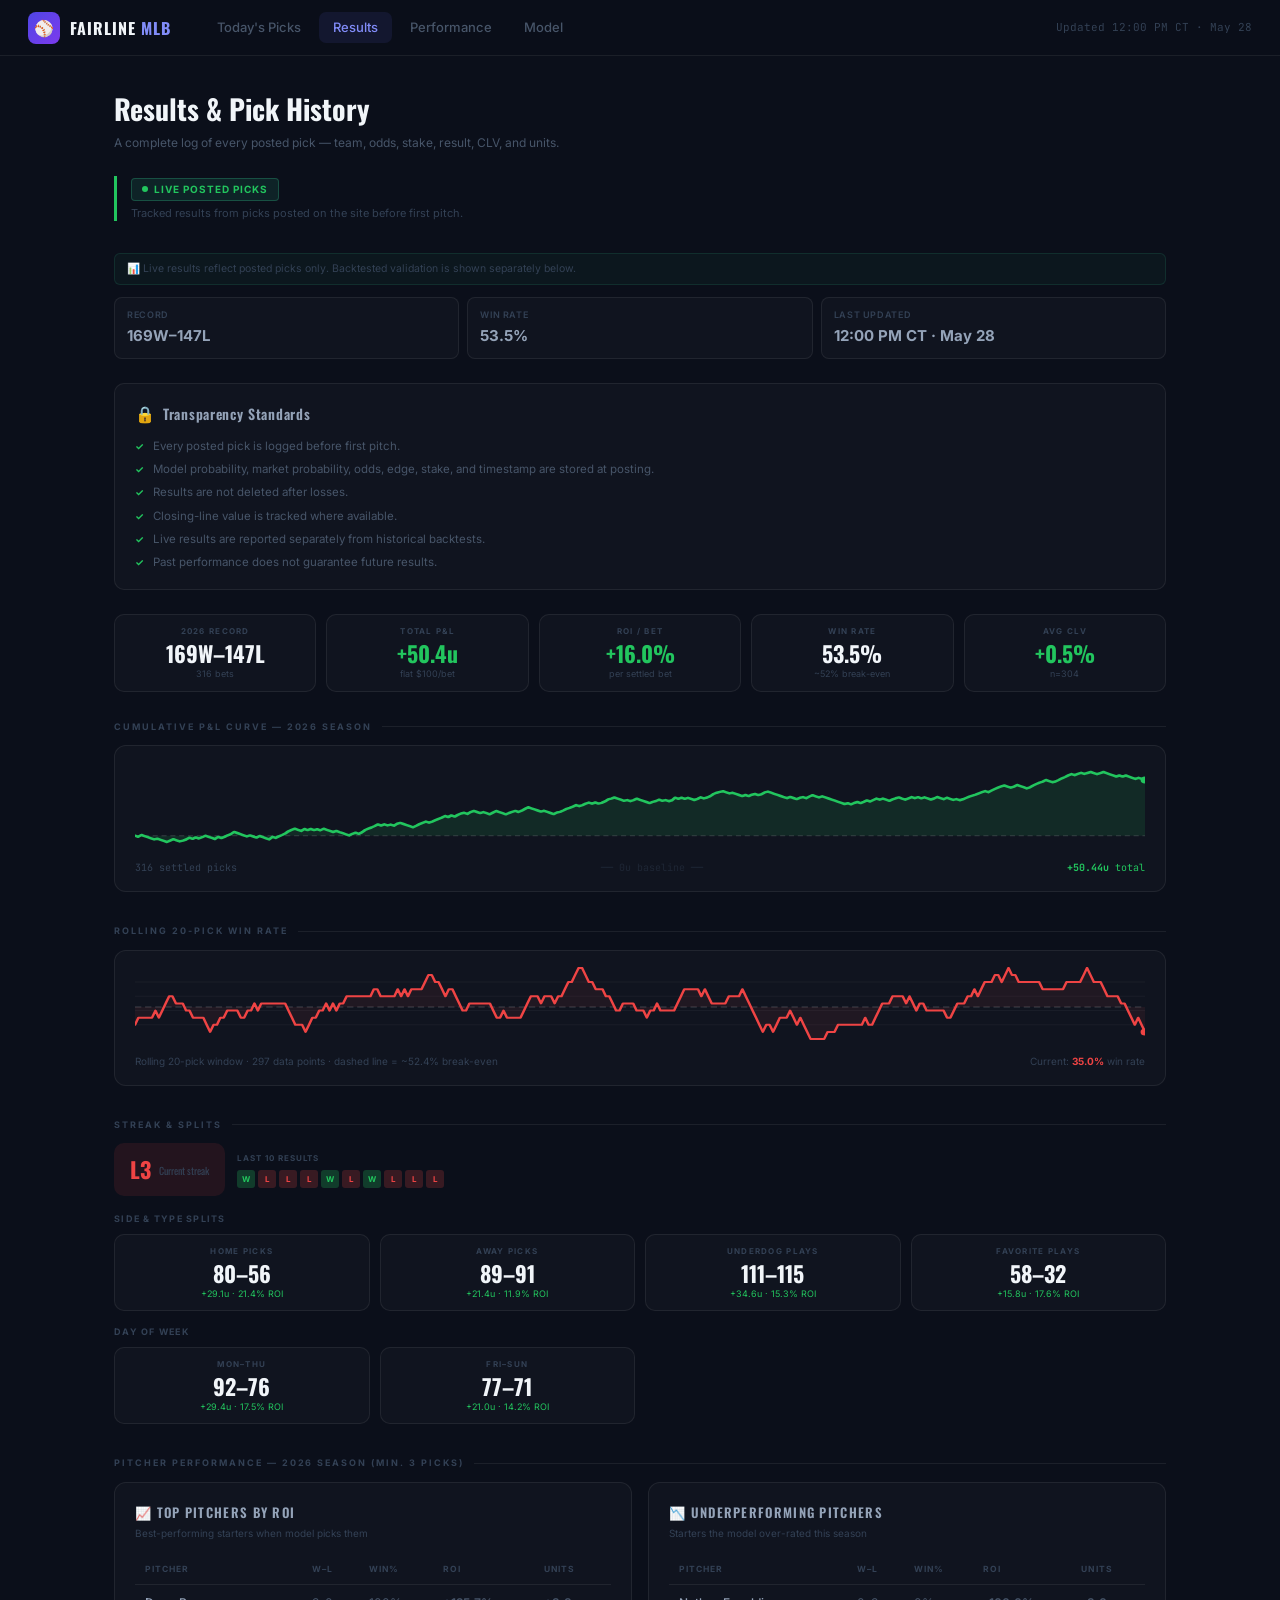
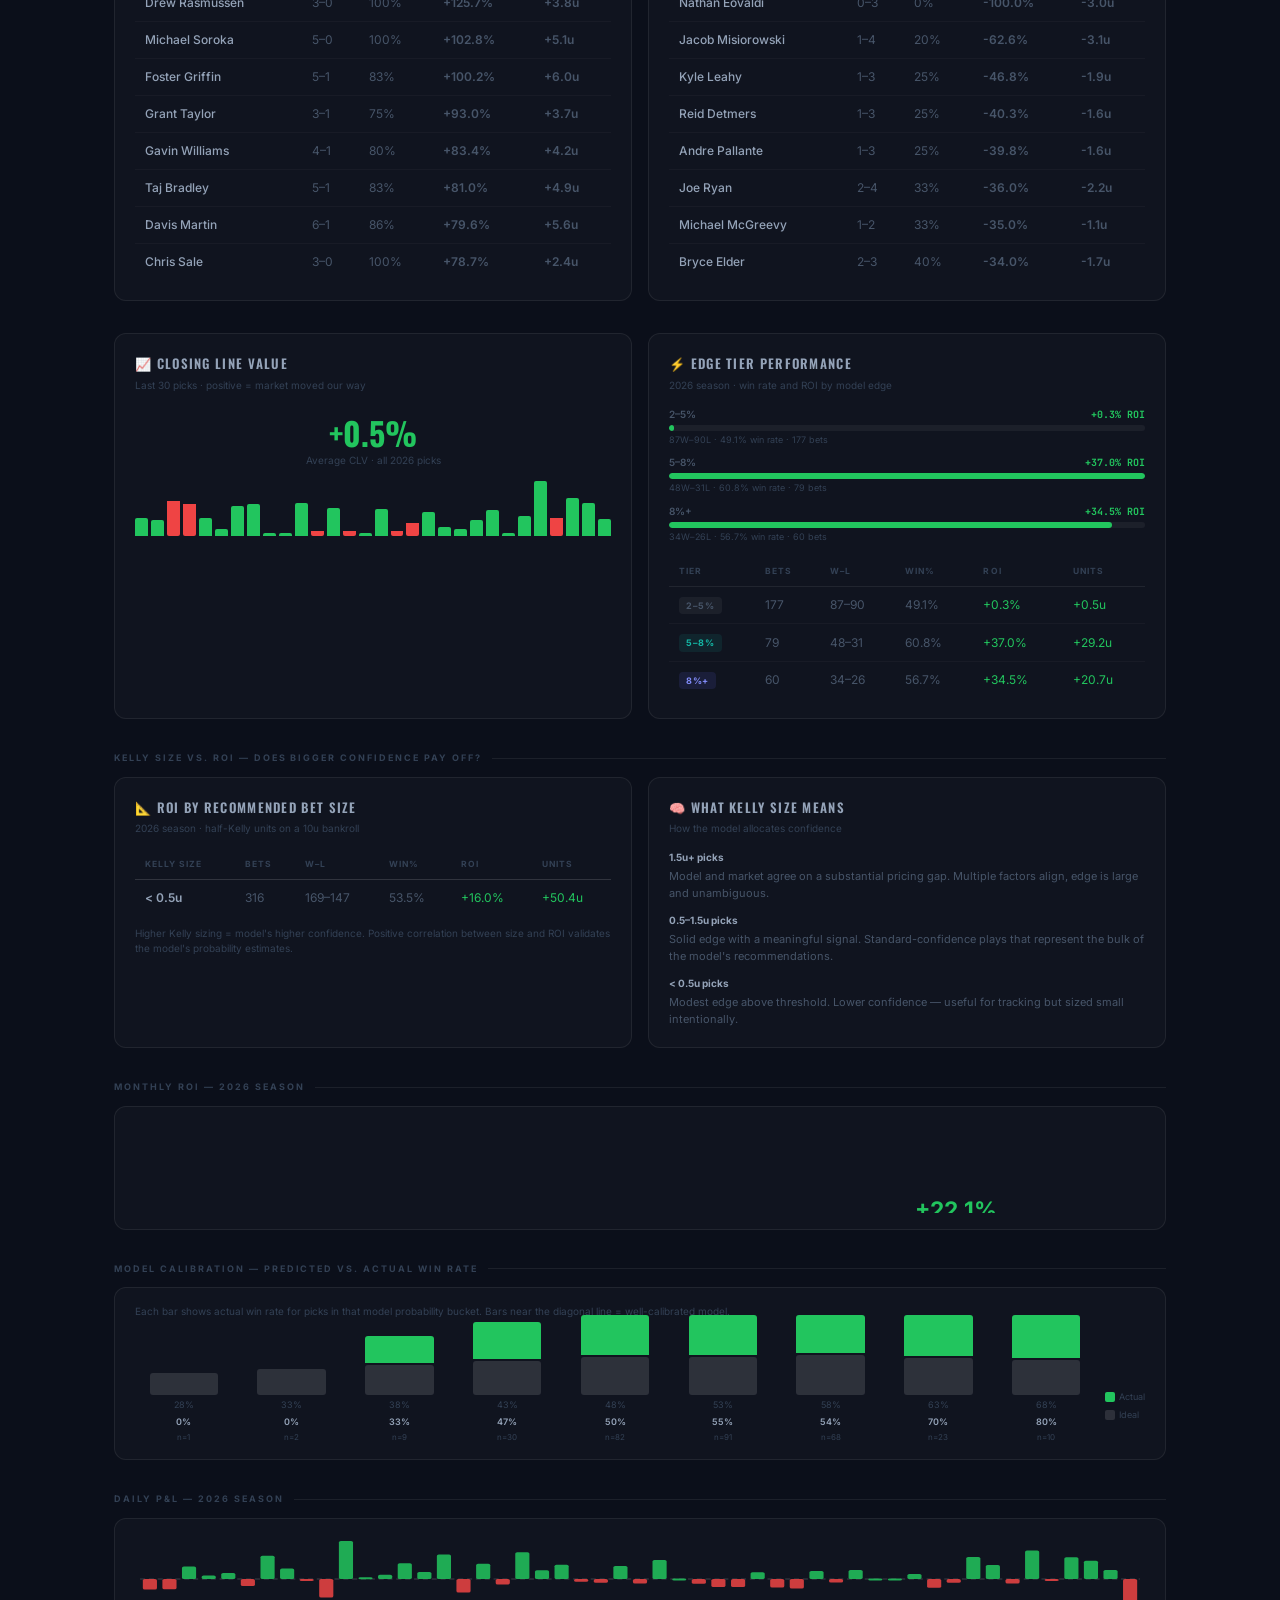
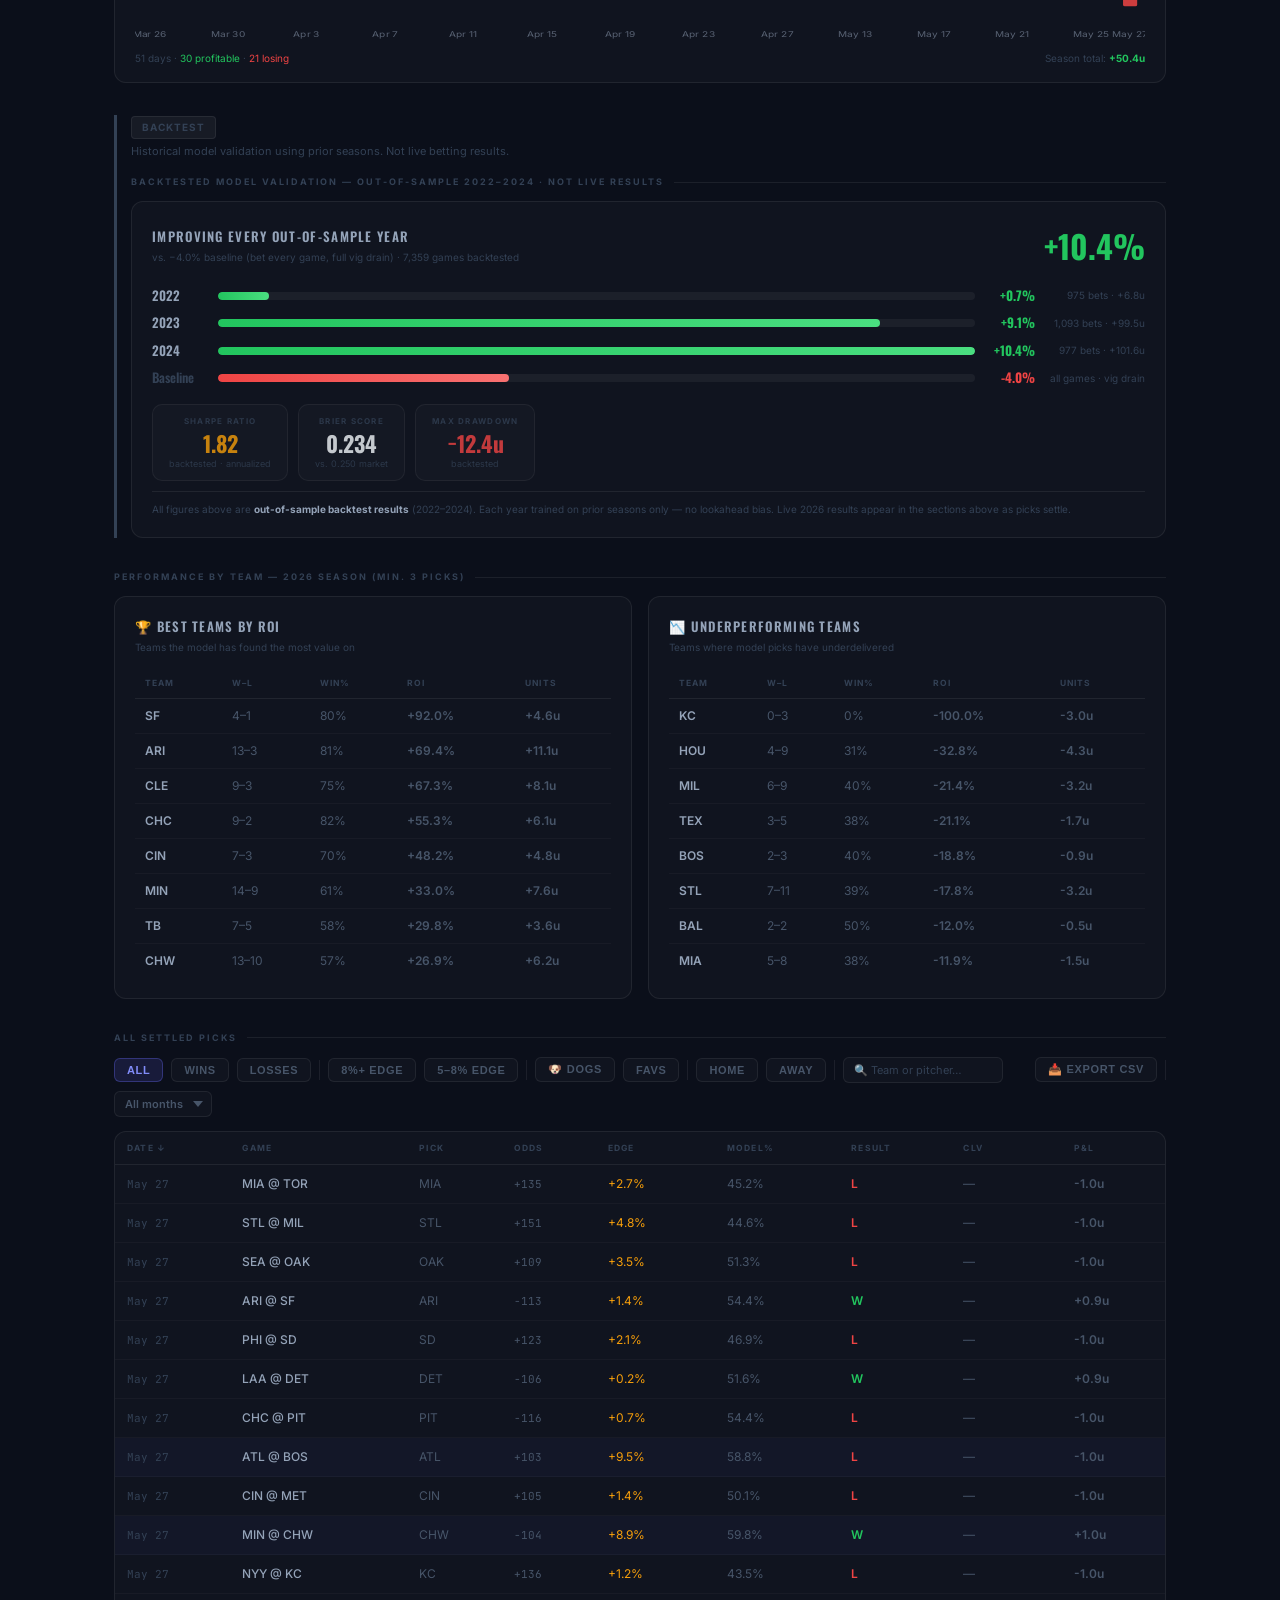
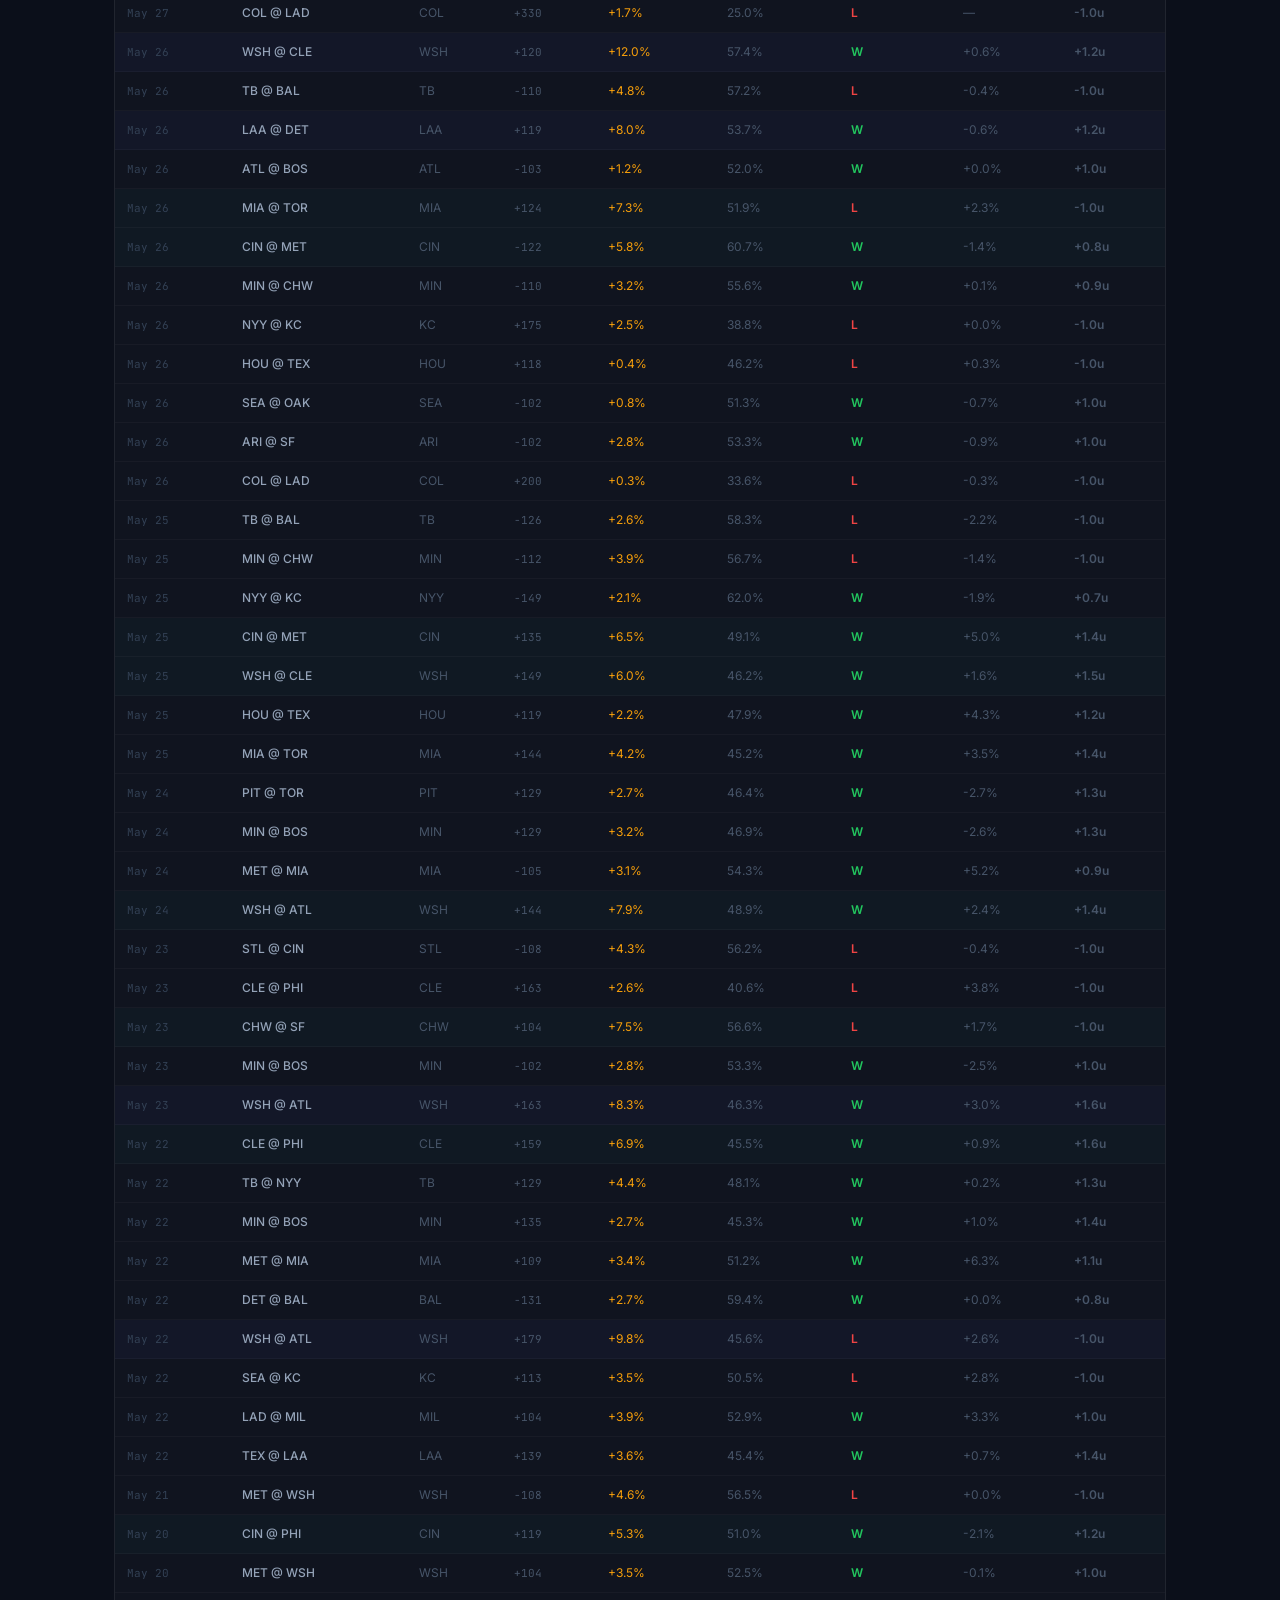
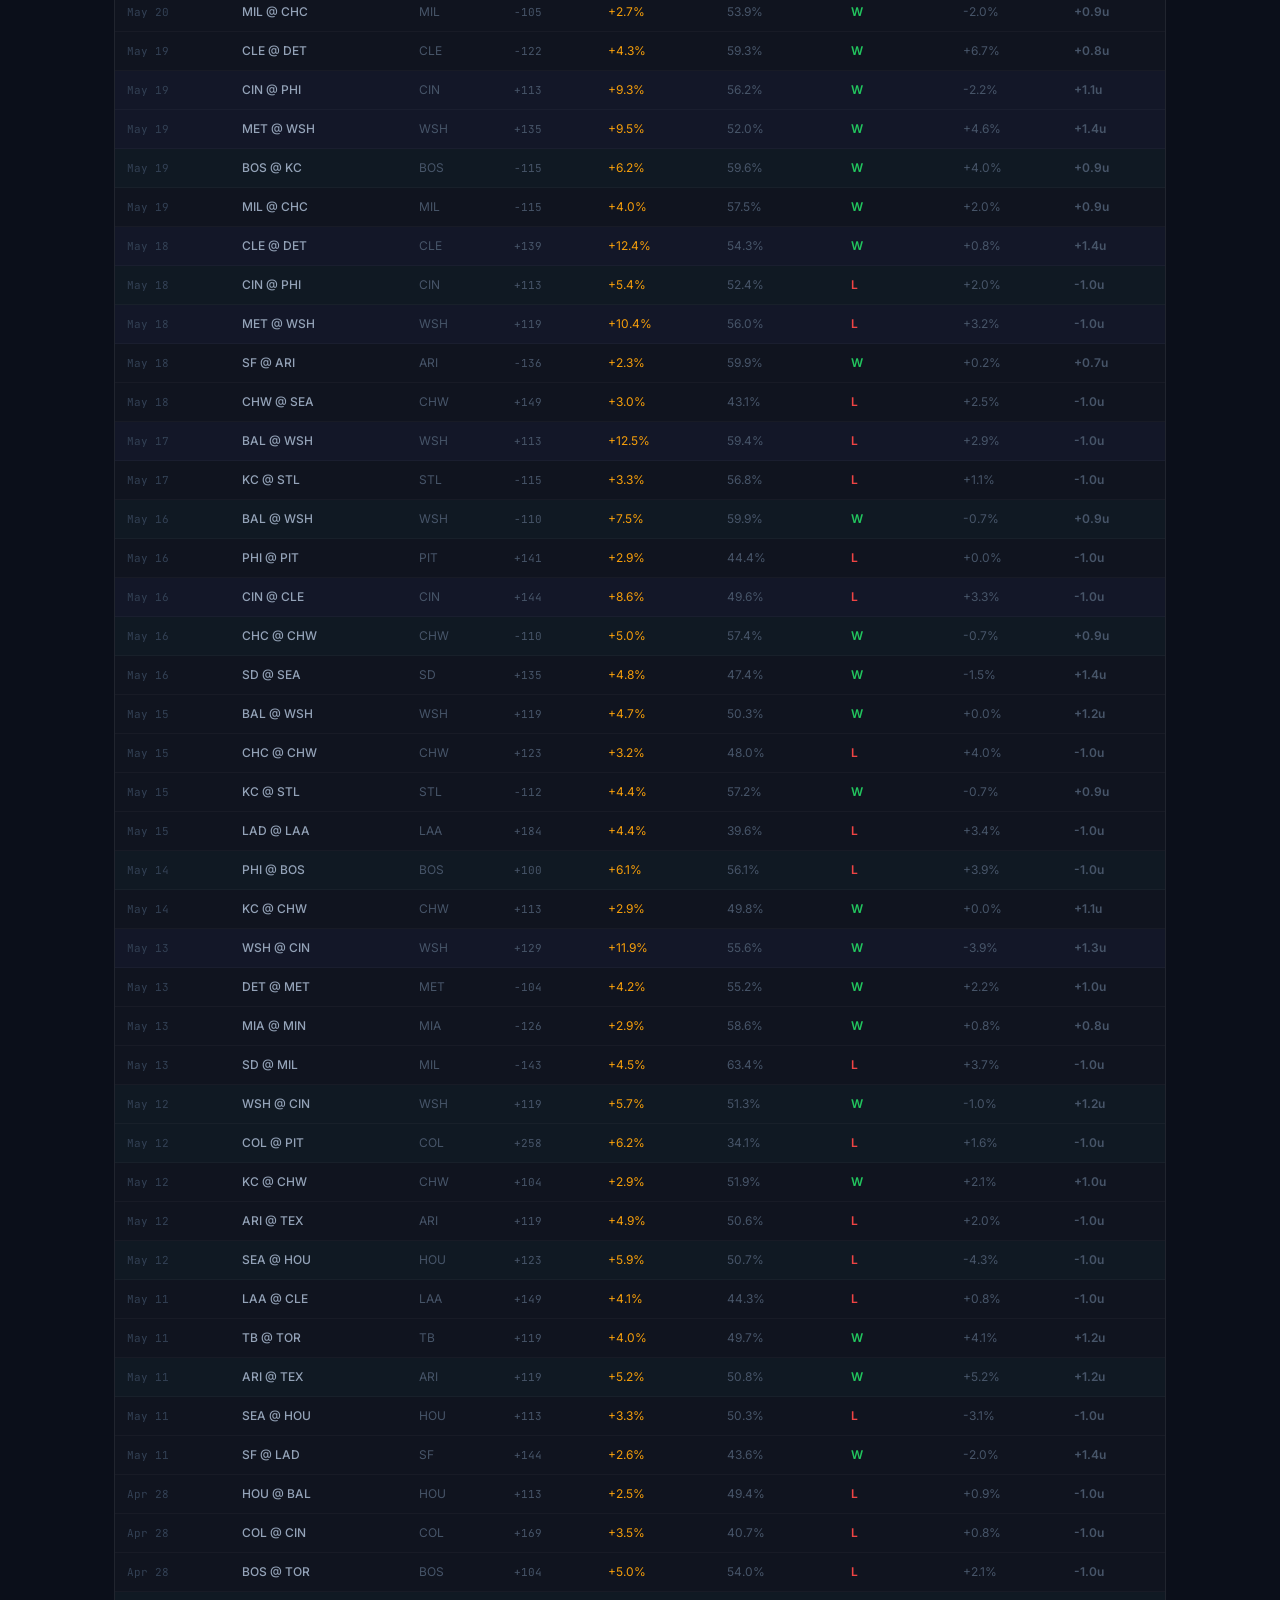
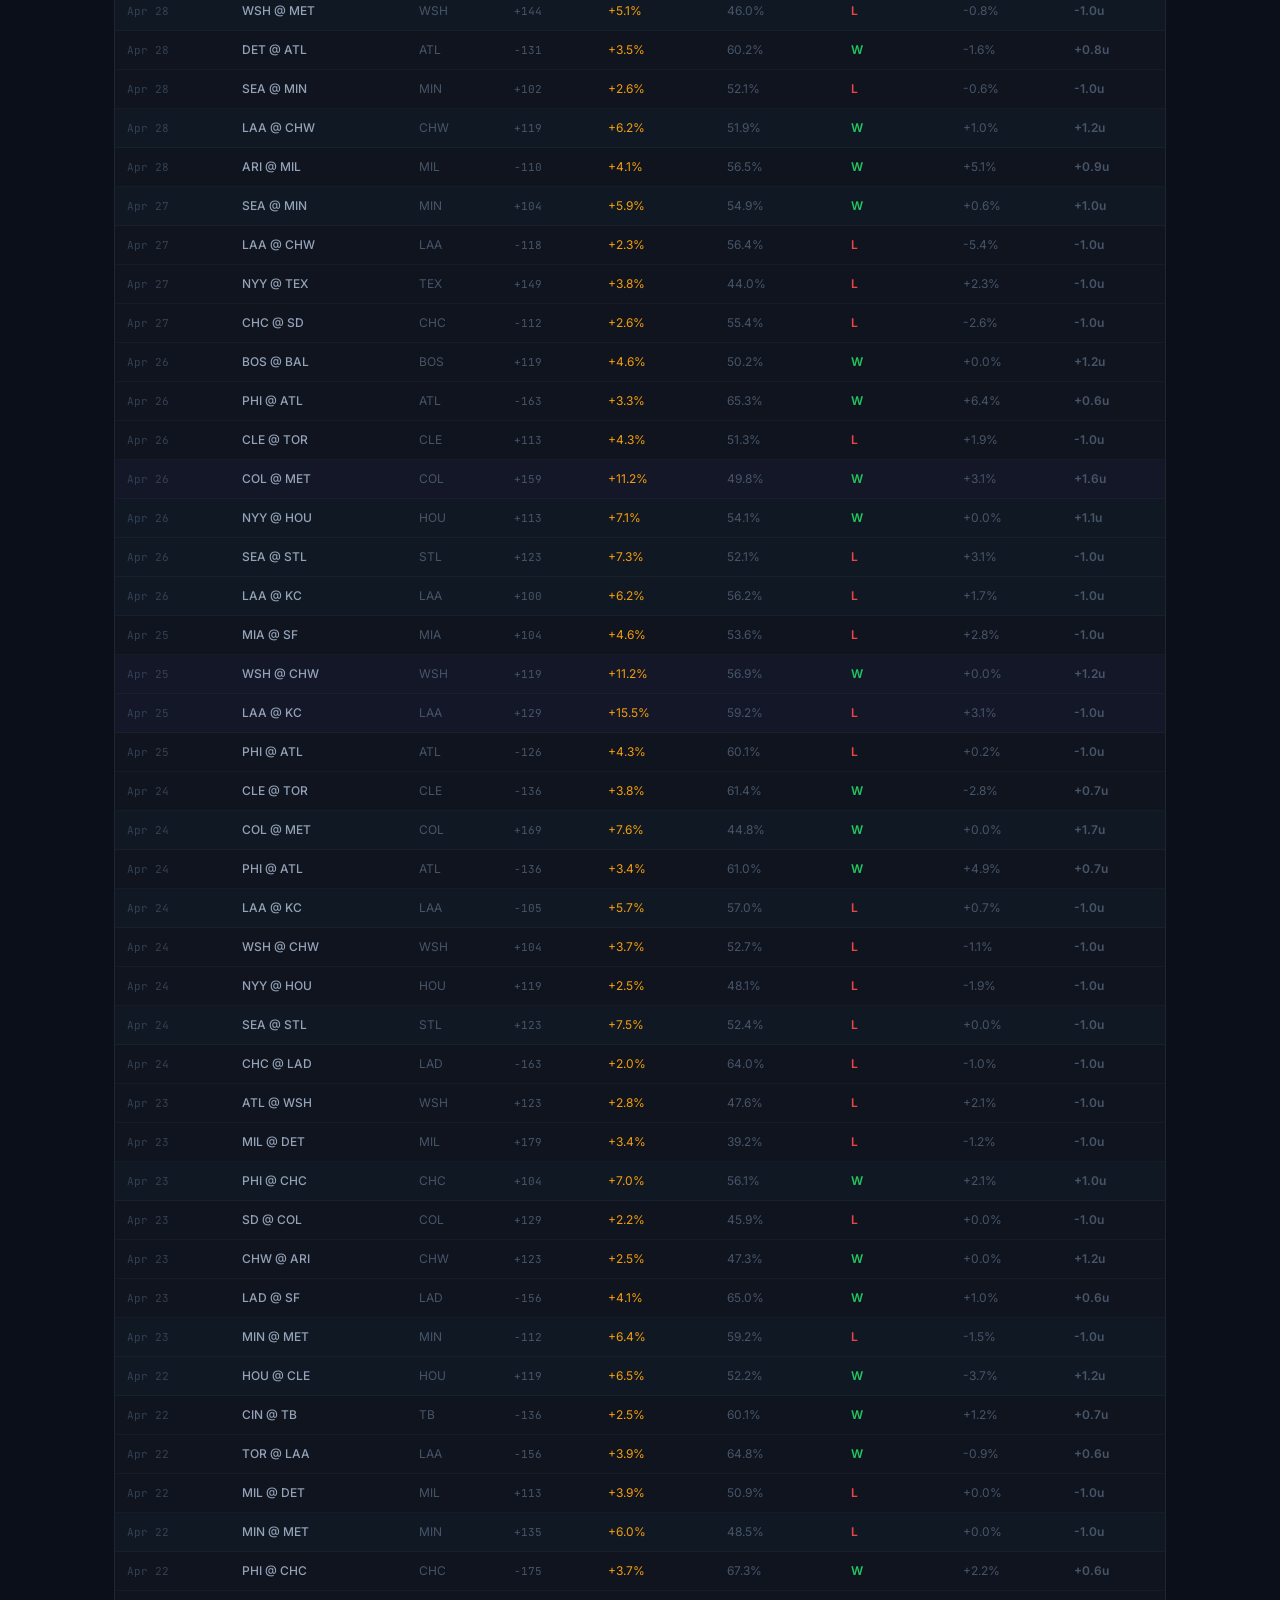
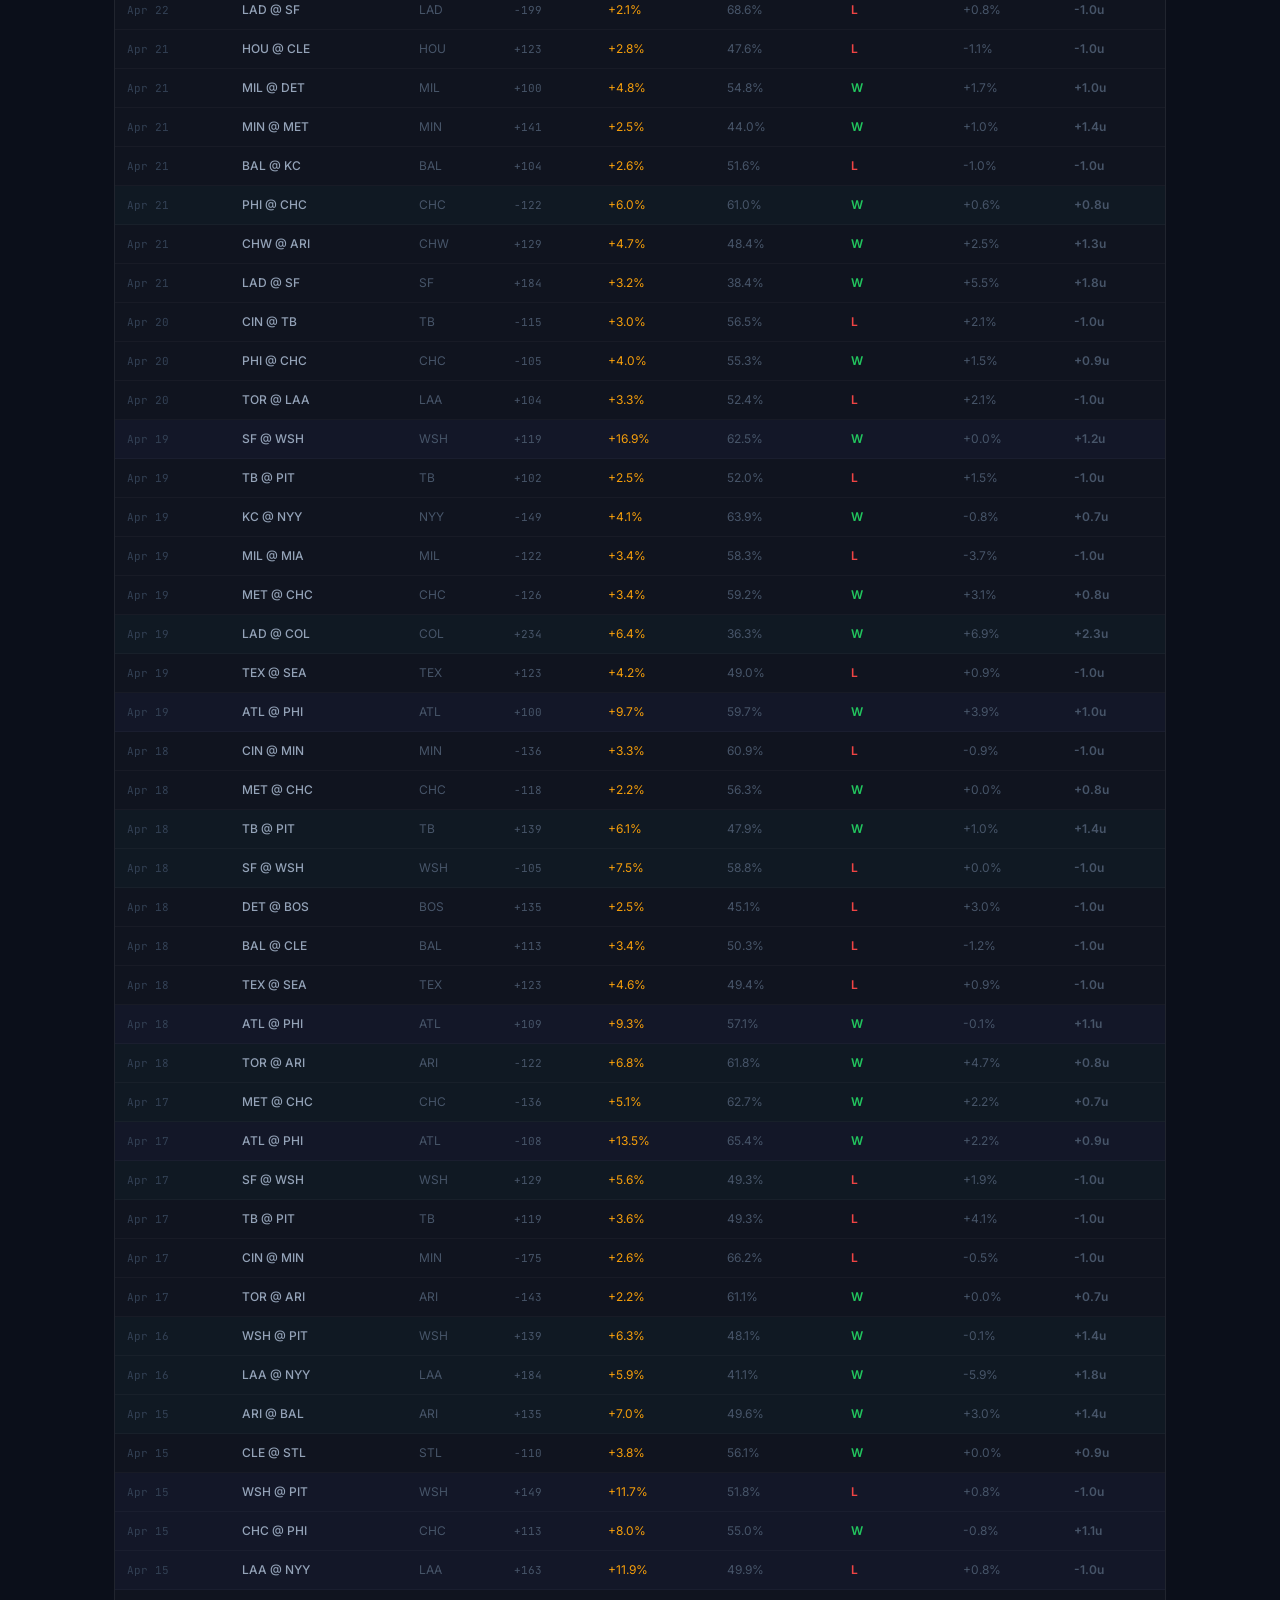
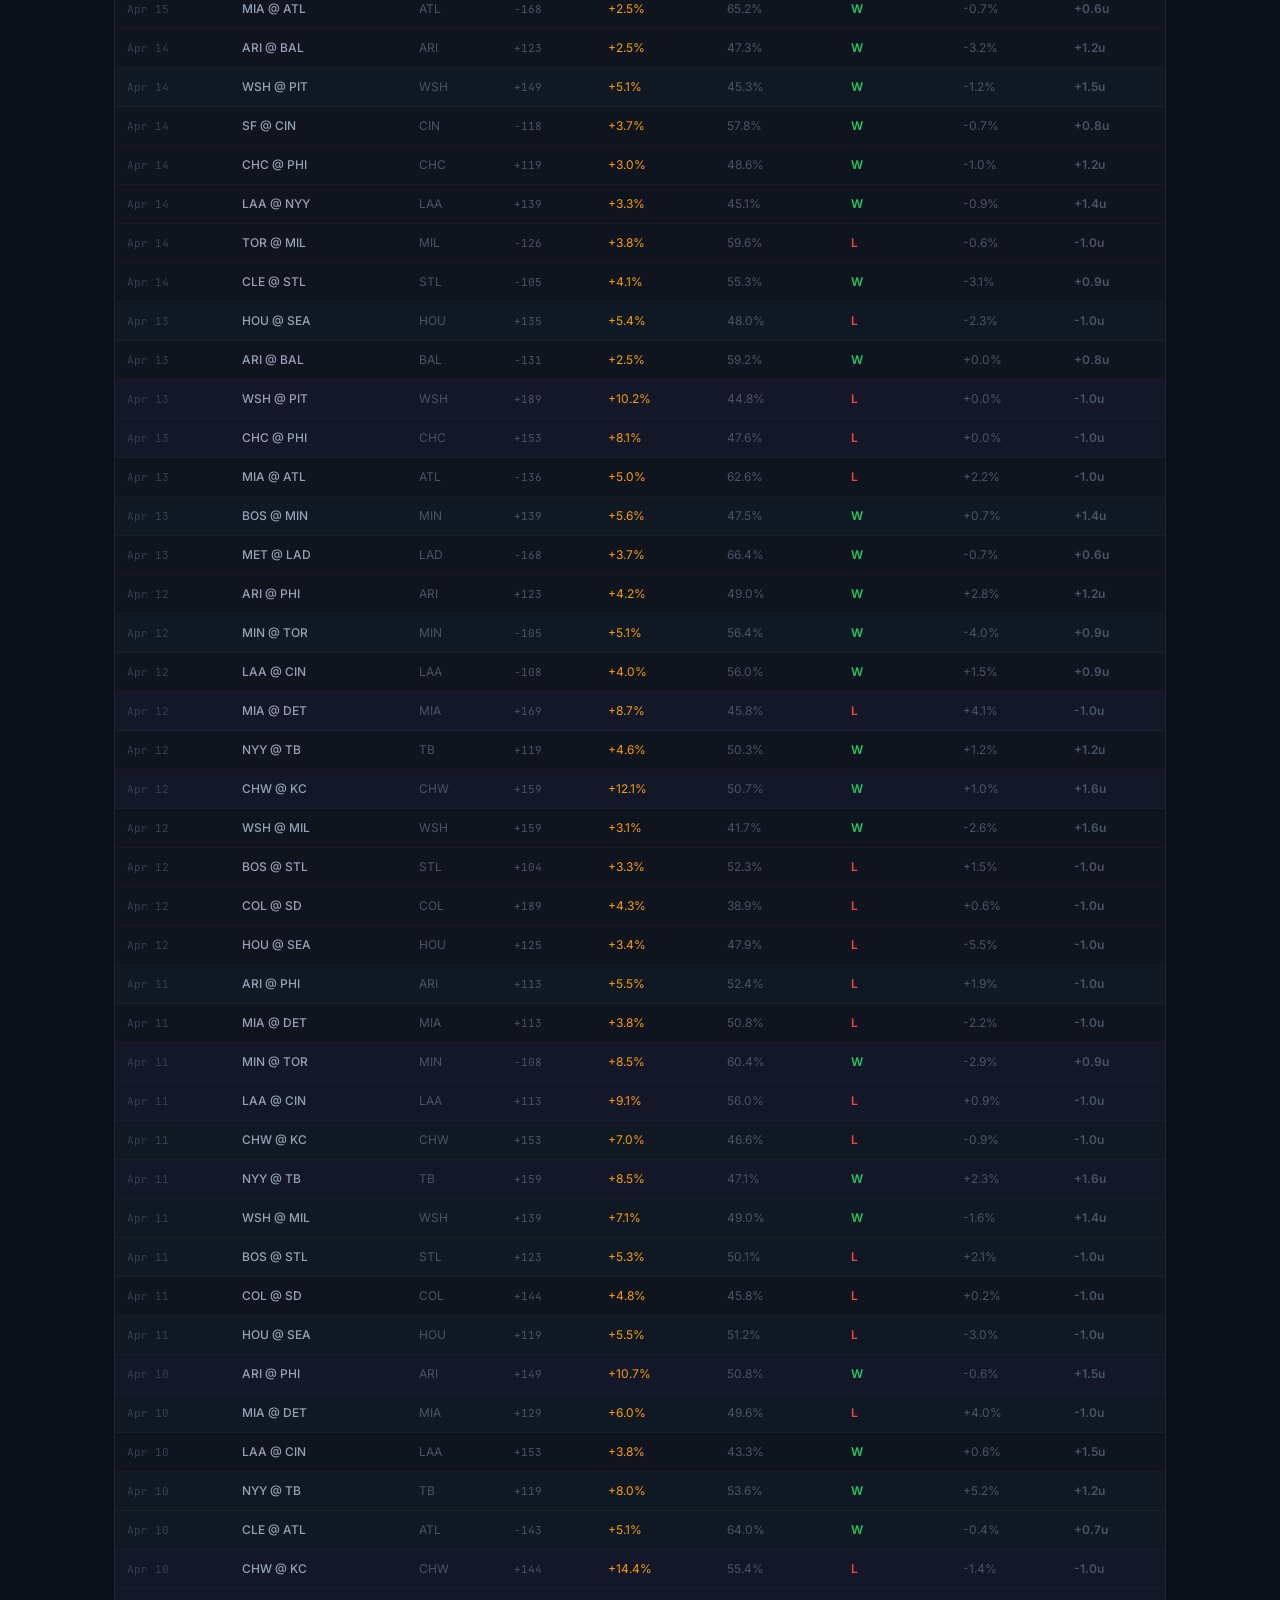
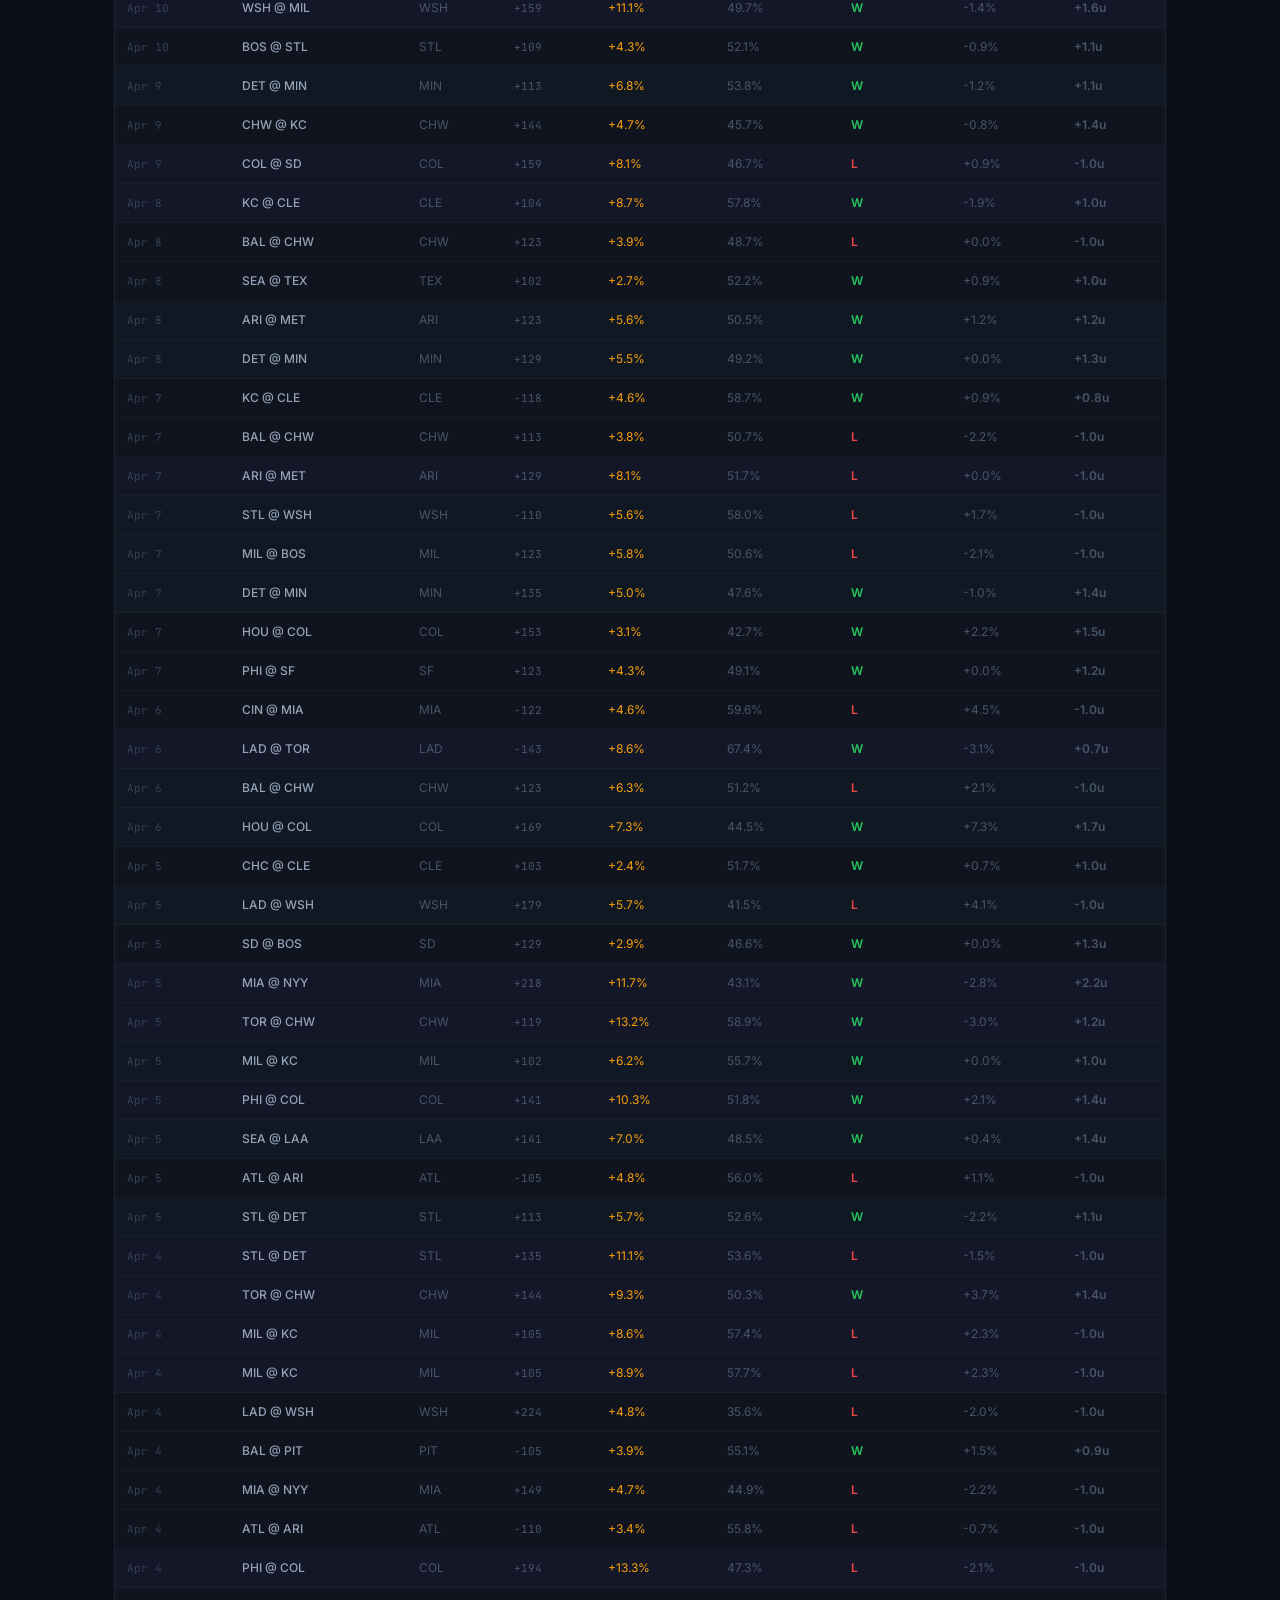
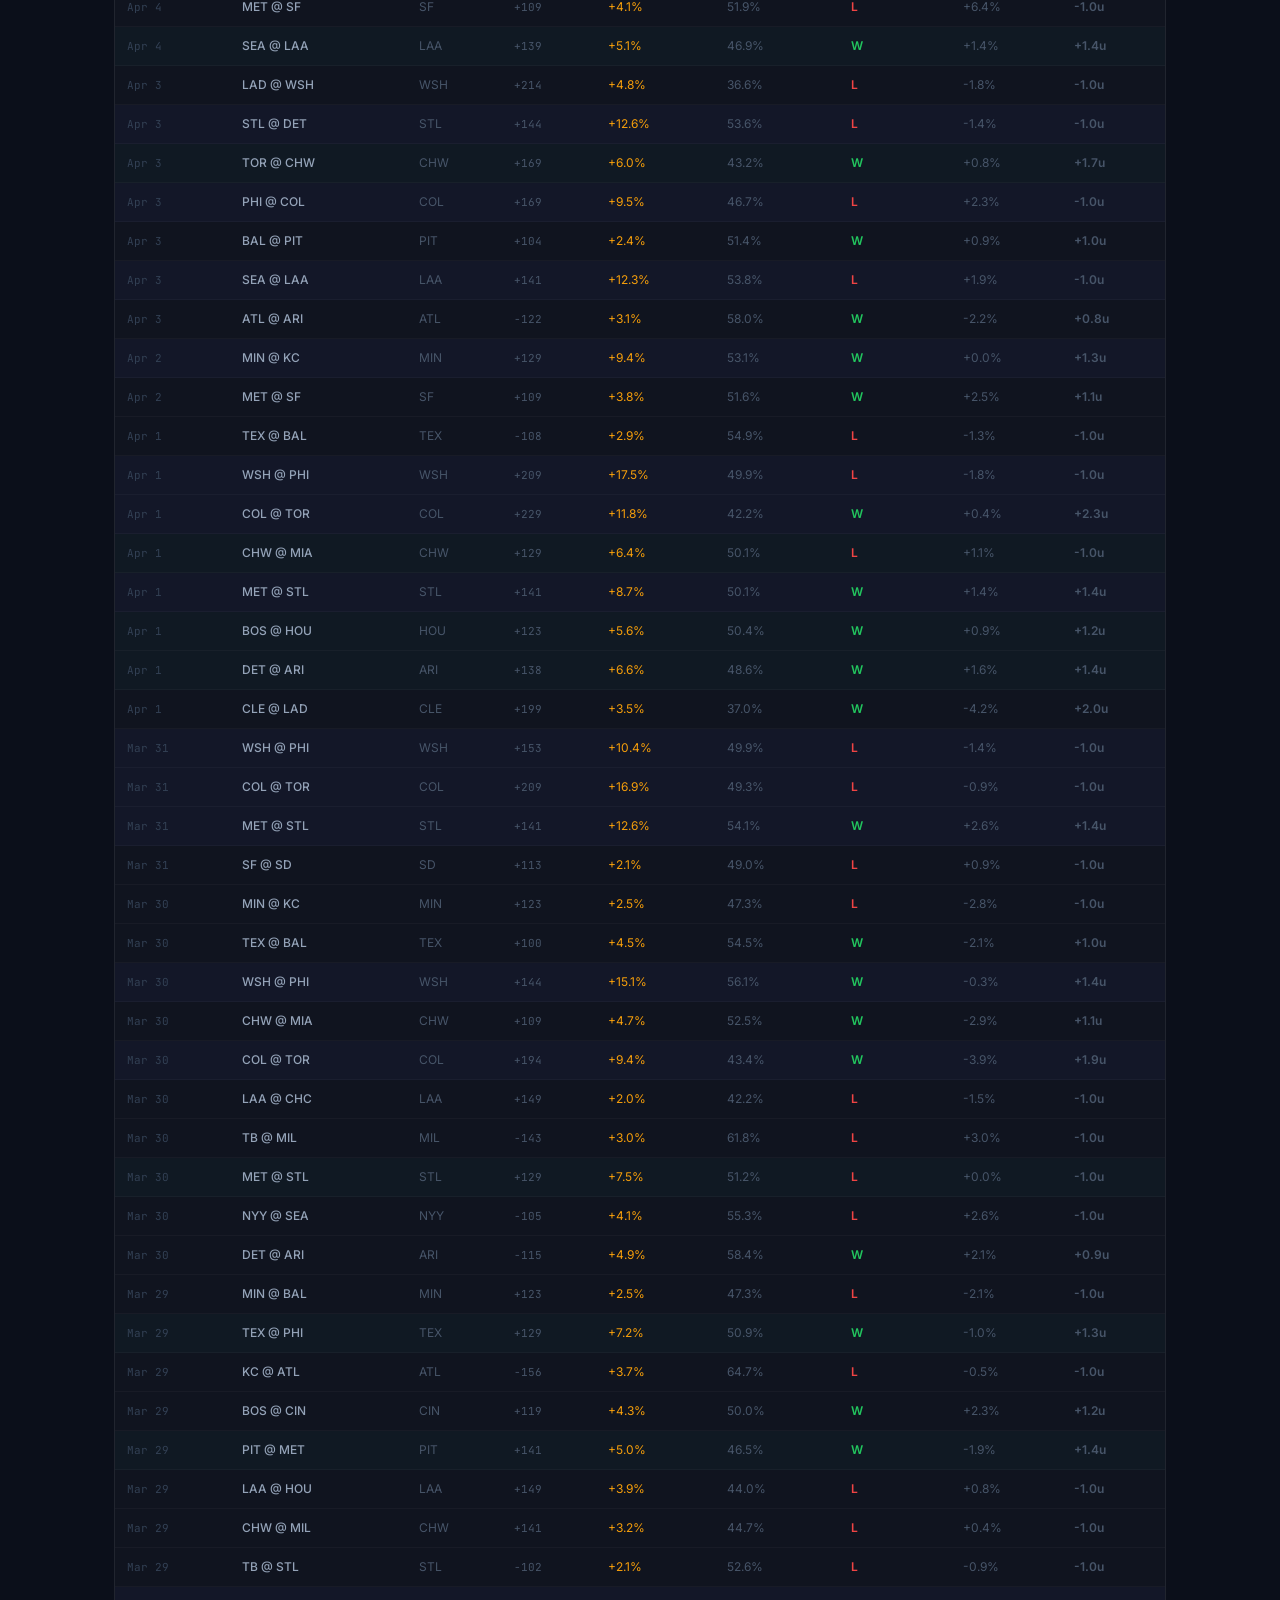
==== commit 99218d5b: "merge: site polish v2 — hero, trust strip, FAQ, live/backtest split, pick flags, fixes Merges previe" ====
--- a/history.html
+++ b/history.html
@@ -5,8 +5,8 @@
 <meta name="viewport" content="width=device-width, initial-scale=1.0">
 <title>FairLine MLB — Results & Pick History</title>
 <meta name="description" content="Live 2026 results, CLV tracking, edge tier breakdown, and full pick history for FairLine MLB.">
-<meta property="og:title" content="FairLine MLB — Results & Track Record">
-<meta property="og:description" content="Live 2026 results. Every pick logged with result, CLV, and P&L. Full transparency — 166W-138L, +56.7u, +0.46% CLV, +18.6% ROI.">
+<meta property="og:title" content="FairLine MLB — Results & Pick History">
+<meta property="og:description" content="Every posted pick logged with result, CLV, units, and ROI. Live results separated from backtests. Full transparency.">
 <meta property="og:type" content="website">
 <meta property="og:image" content="https://bartelbradley-coder.github.io/fairline-mlb/og-image.png">
 <meta property="og:image:width" content="1200">
@@ -56,8 +56,8 @@
 .et-value  { background: rgba(20,184,166,0.1); color: var(--teal); }
 .et-all    { background: rgba(255,255,255,0.05); color: var(--text-3); }
 
-/* Monthly ROI — SVG chart (zero-centered); legacy flex classes removed */
-.monthly-chart { display: block; }
+/* Monthly ROI — SVG chart (zero-centered) */
+.monthly-chart { display: block; overflow: hidden; max-width: 100%; }
 
 /* Backtest */
 .roi-row { display: flex; align-items: center; gap: 10px; margin-bottom: 8px; }
@@ -218,17 +218,17 @@
   <div class="page-title">Results &amp; Pick History</div>
   <div class="page-subtitle">A complete log of every posted pick — team, odds, stake, result, CLV, and units.</div>
 
-  <!-- Live metrics note + cards -->
+  <!-- Live section header + compact metrics -->
+  <div class="results-section live-section">
+    <div class="section-badge live-badge-lg"><span class="badge-dot live-dot-lg"></span>LIVE POSTED PICKS</div>
+    <div class="section-sub">Tracked results from picks posted on the site before first pitch.</div>
+  </div>
   <div class="live-metrics-note">
     <span>📊 Live results reflect posted picks only. Backtested validation is shown separately below.</span>
   </div>
   <div class="live-metrics-row" id="live-metrics-row">
     <div class="lm-card"><div class="lm-lbl">Record</div><div class="lm-val" id="lm-record">—</div></div>
-    <div class="lm-card"><div class="lm-lbl">Units</div><div class="lm-val green" id="lm-units">—</div></div>
-    <div class="lm-card"><div class="lm-lbl">ROI</div><div class="lm-val green" id="lm-roi">—</div></div>
     <div class="lm-card"><div class="lm-lbl">Win Rate</div><div class="lm-val" id="lm-winrate">—</div></div>
-    <div class="lm-card"><div class="lm-lbl">Avg CLV</div><div class="lm-val green" id="lm-clv">—</div></div>
-    <div class="lm-card"><div class="lm-lbl">Picks Logged</div><div class="lm-val" id="lm-bets">—</div></div>
     <div class="lm-card"><div class="lm-lbl">Last Updated</div><div class="lm-val" id="lm-updated">—</div></div>
   </div>
 
@@ -480,9 +480,9 @@
 </div>
 
 <footer>
-  FairLine MLB · Quantitative Win Probability Model · Dual-Poisson + 18 Log-Odds Adjustments + Platt Calibration<br>
+  <div class="footer-brand">FairLine MLB · Quantitative Win Probability Model · Dual-Poisson + 18 Log-Odds Adjustments + Platt Calibration</div>
   <div class="site-disclaimer">For informational and educational purposes only. Not financial advice. Sports betting involves risk — past model performance does not guarantee future results. Always verify odds, starters, lineups, and bet availability before placing a wager. Never bet more than you can afford to lose. Must be of legal gambling age and located in a legal betting jurisdiction. Bet responsibly.</div>
-  <a href="model.html">Model Overview</a> · <a href="index.html">Today's Picks</a> · <a href="performance.html">Performance</a>
+  <div class="footer-links"><a href="model.html">Model Overview</a> · <a href="index.html">Today's Picks</a> · <a href="performance.html">Performance</a></div>
 </footer>
 
 <script>
@@ -585,14 +585,8 @@
     if (p && p.season) {
       const s = p.season;
       document.getElementById('lm-record').textContent = s.wins + 'W–' + s.losses + 'L';
-      const u = s.units || 0;
-      document.getElementById('lm-units').textContent = (u >= 0 ? '+' : '') + u.toFixed(1) + 'u';
-      const roi = s.roi || 0;
-      document.getElementById('lm-roi').textContent = (roi >= 0 ? '+' : '') + (roi * 100).toFixed(1) + '%';
       const wr = (s.wins + s.losses) > 0 ? s.wins / (s.wins + s.losses) : 0;
       document.getElementById('lm-winrate').textContent = (wr * 100).toFixed(1) + '%';
-      if (p.avg_clv != null) document.getElementById('lm-clv').textContent = (p.avg_clv >= 0 ? '+' : '') + (p.avg_clv * 100).toFixed(2) + '%';
-      if (s.bets) document.getElementById('lm-bets').textContent = s.bets;
       if (p.updated_at) document.getElementById('lm-updated').textContent = p.updated_at;
     }
 
@@ -744,7 +738,7 @@
 }
 
 function _monthlyChartSVG(monthly) {
-  const W = 400, padT = 26, padB = 40, padL = 12, padR = 12;
+  const W = 400, padT = 36, padB = 40, padL = 12, padR = 12;
   const innerW = W - padL - padR;
   const chartH = 88; const halfH = chartH / 2;
   const zeroY  = padT + halfH;
--- a/style.css
+++ b/style.css
@@ -349,6 +349,9 @@
 }
 footer a { color: var(--text-3); text-decoration: none; }
 footer a:hover { color: var(--text-2); }
+.footer-brand { margin-bottom: 6px; }
+.footer-links { margin-top: 8px; }
+.site-disclaimer { font-size: 10px; color: var(--text-4); line-height: 1.6; max-width: 640px; margin: 6px auto; }
 
 /* ── LOADING SPINNER ── */
 .loading { text-align: center; padding: 40px; color: var(--text-4); font-size: 13px; }
@@ -652,13 +655,20 @@
 
 /* ── Methodology note ──────────────────────────────────────────────────── */
 .methodology-note {
-  display: flex; gap: 12px; align-items: flex-start;
   background: rgba(99,102,241,0.05); border: 1px solid rgba(99,102,241,0.15);
-  border-radius: 10px; padding: 16px 18px; margin-bottom: 22px;
-}
-.mn-icon { font-size: 18px; flex-shrink: 0; margin-top: 2px; }
-.mn-title { font-size: 12px; font-weight: 700; color: var(--indigo-lt); margin-bottom: 6px; }
-.mn-text { font-size: 11.5px; color: var(--text-3); line-height: 1.65; margin-bottom: 6px; }
+  border-radius: 10px; margin-bottom: 22px; overflow: hidden;
+}
+.mn-summary {
+  display: flex; align-items: center; gap: 8px;
+  padding: 11px 16px; cursor: pointer; list-style: none; user-select: none;
+}
+.mn-summary::-webkit-details-marker { display: none; }
+.mn-icon { font-size: 15px; flex-shrink: 0; }
+.mn-title { font-size: 11.5px; font-weight: 700; color: var(--indigo-lt); flex: 1; }
+.mn-chevron { font-size: 14px; color: var(--text-4); transition: transform 0.2s; }
+details[open] .mn-chevron { transform: rotate(90deg); }
+.mn-body { padding: 0 16px 12px; border-top: 1px solid rgba(99,102,241,0.12); }
+.mn-text { font-size: 11.5px; color: var(--text-3); line-height: 1.65; margin: 10px 0 6px; }
 .mn-note { font-size: 10.5px; color: var(--text-4); font-style: italic; line-height: 1.5; margin: 0; }
 
 /* ── Transparency section ──────────────────────────────────────────────── */
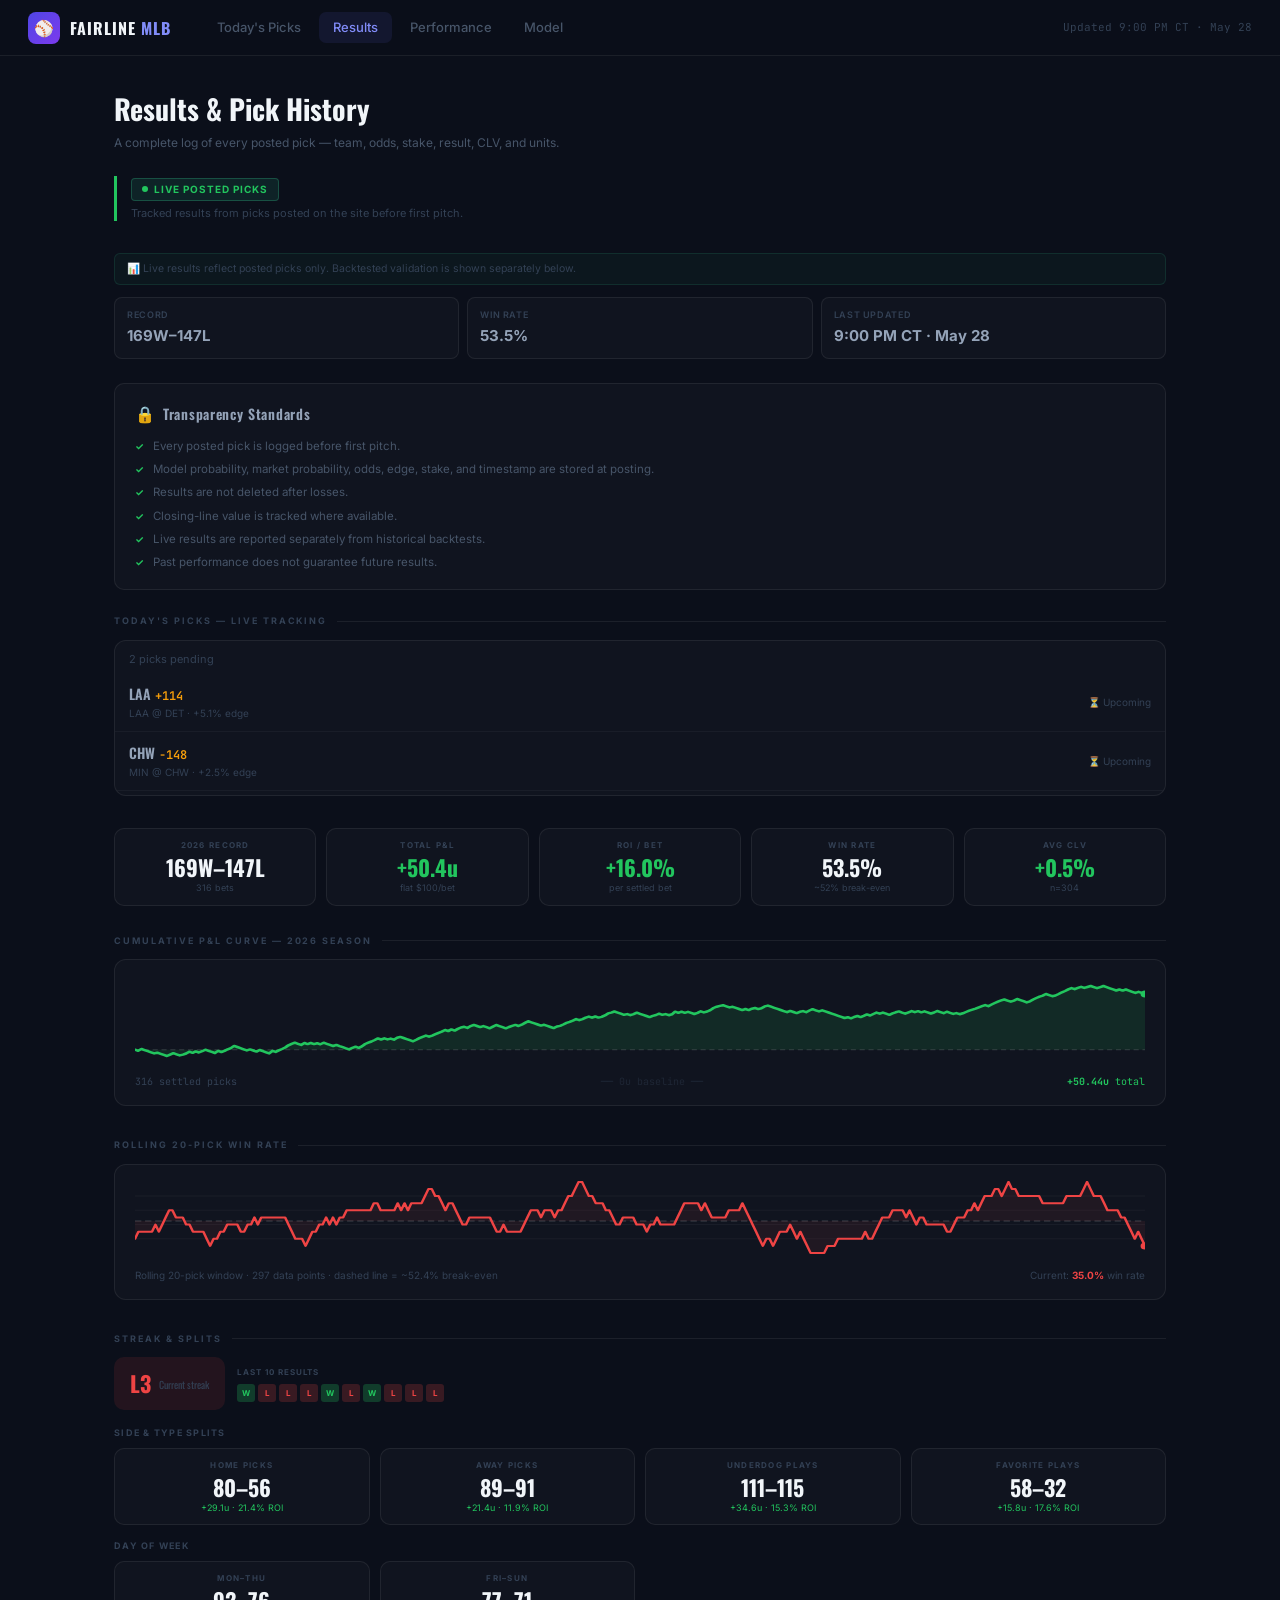
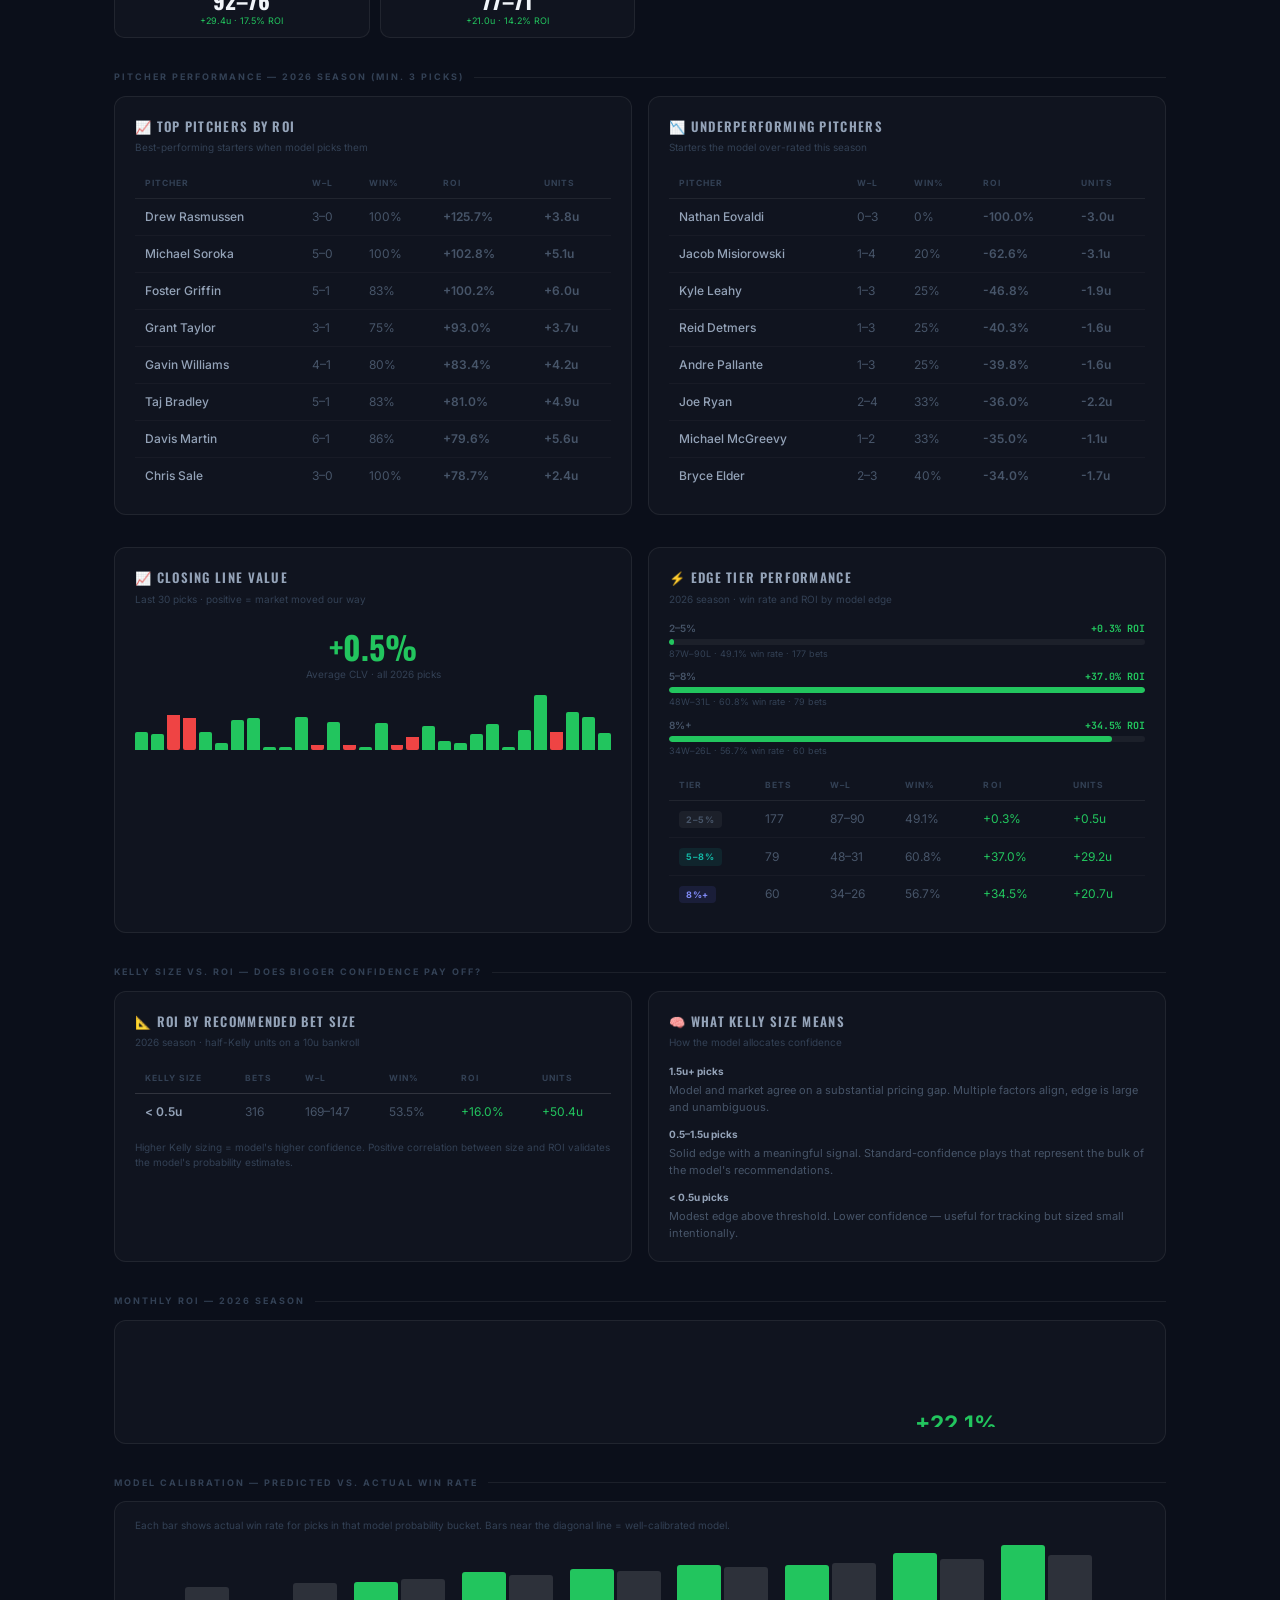
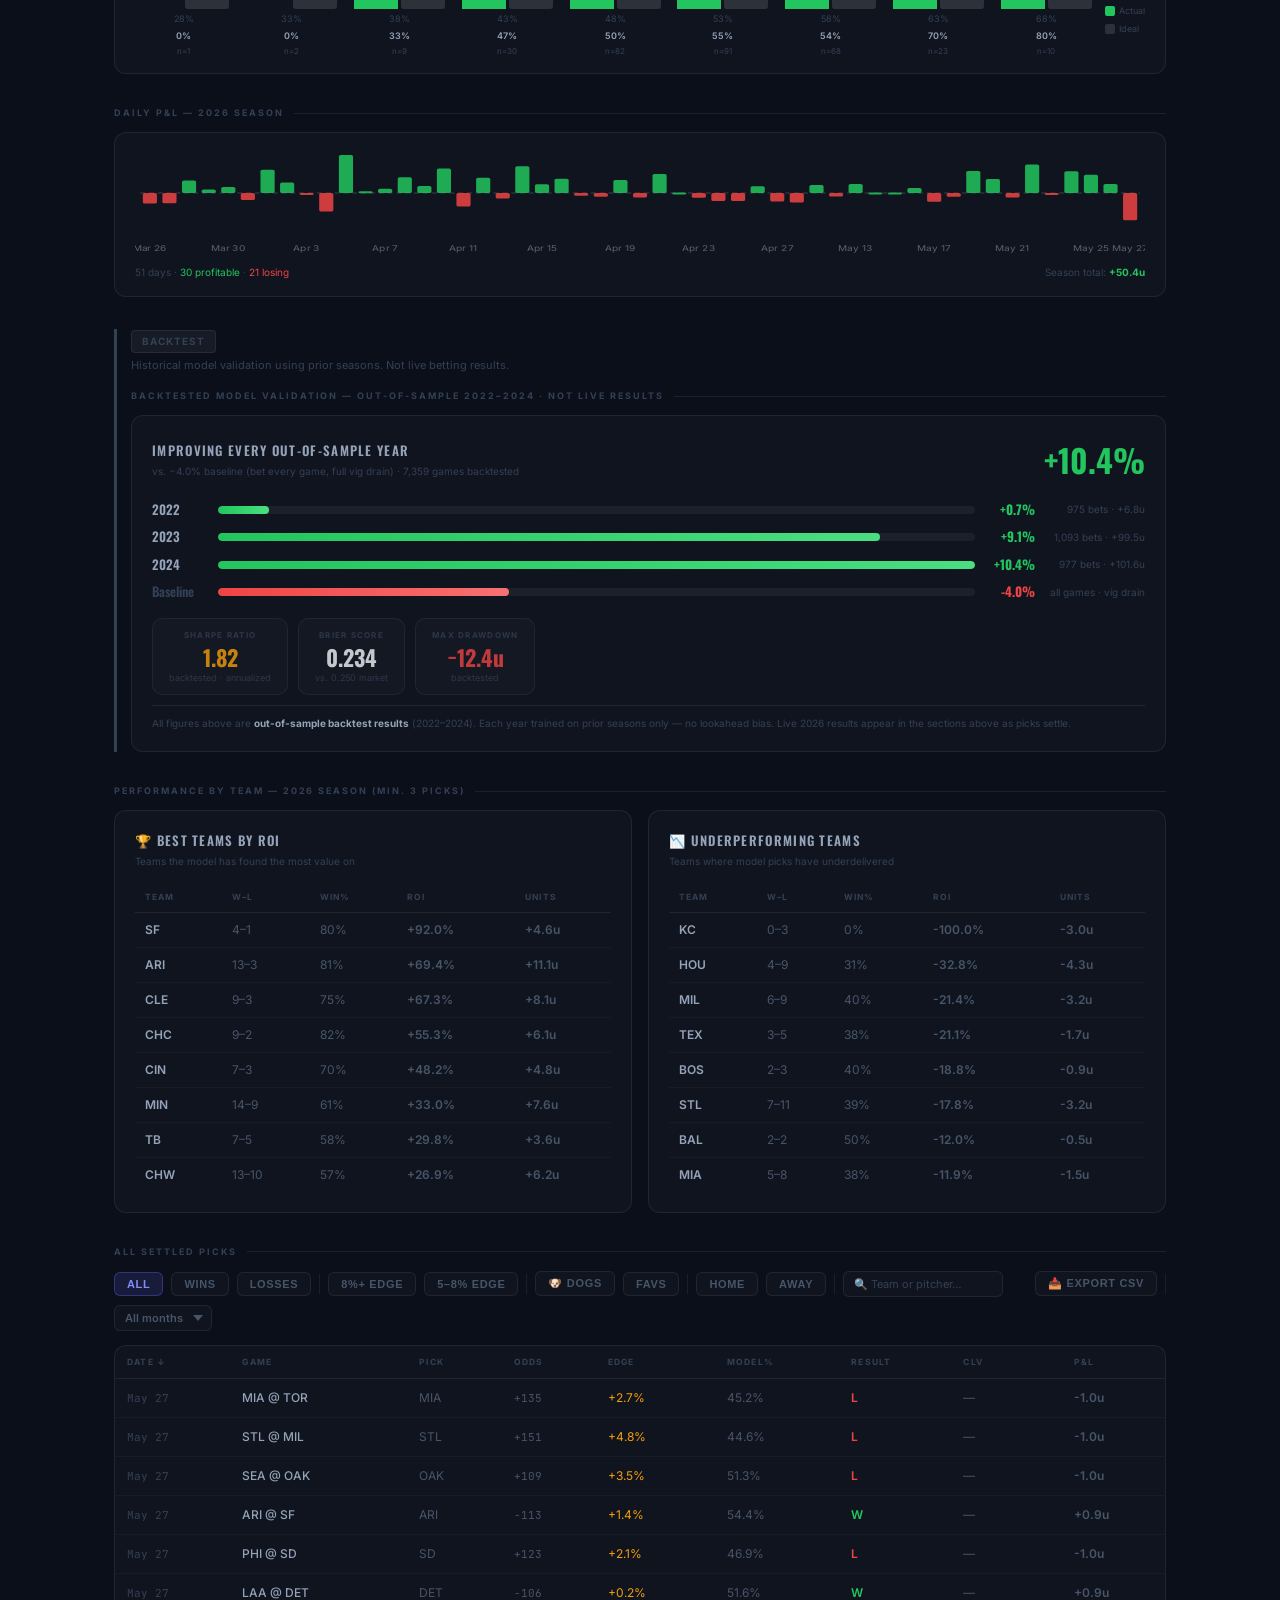
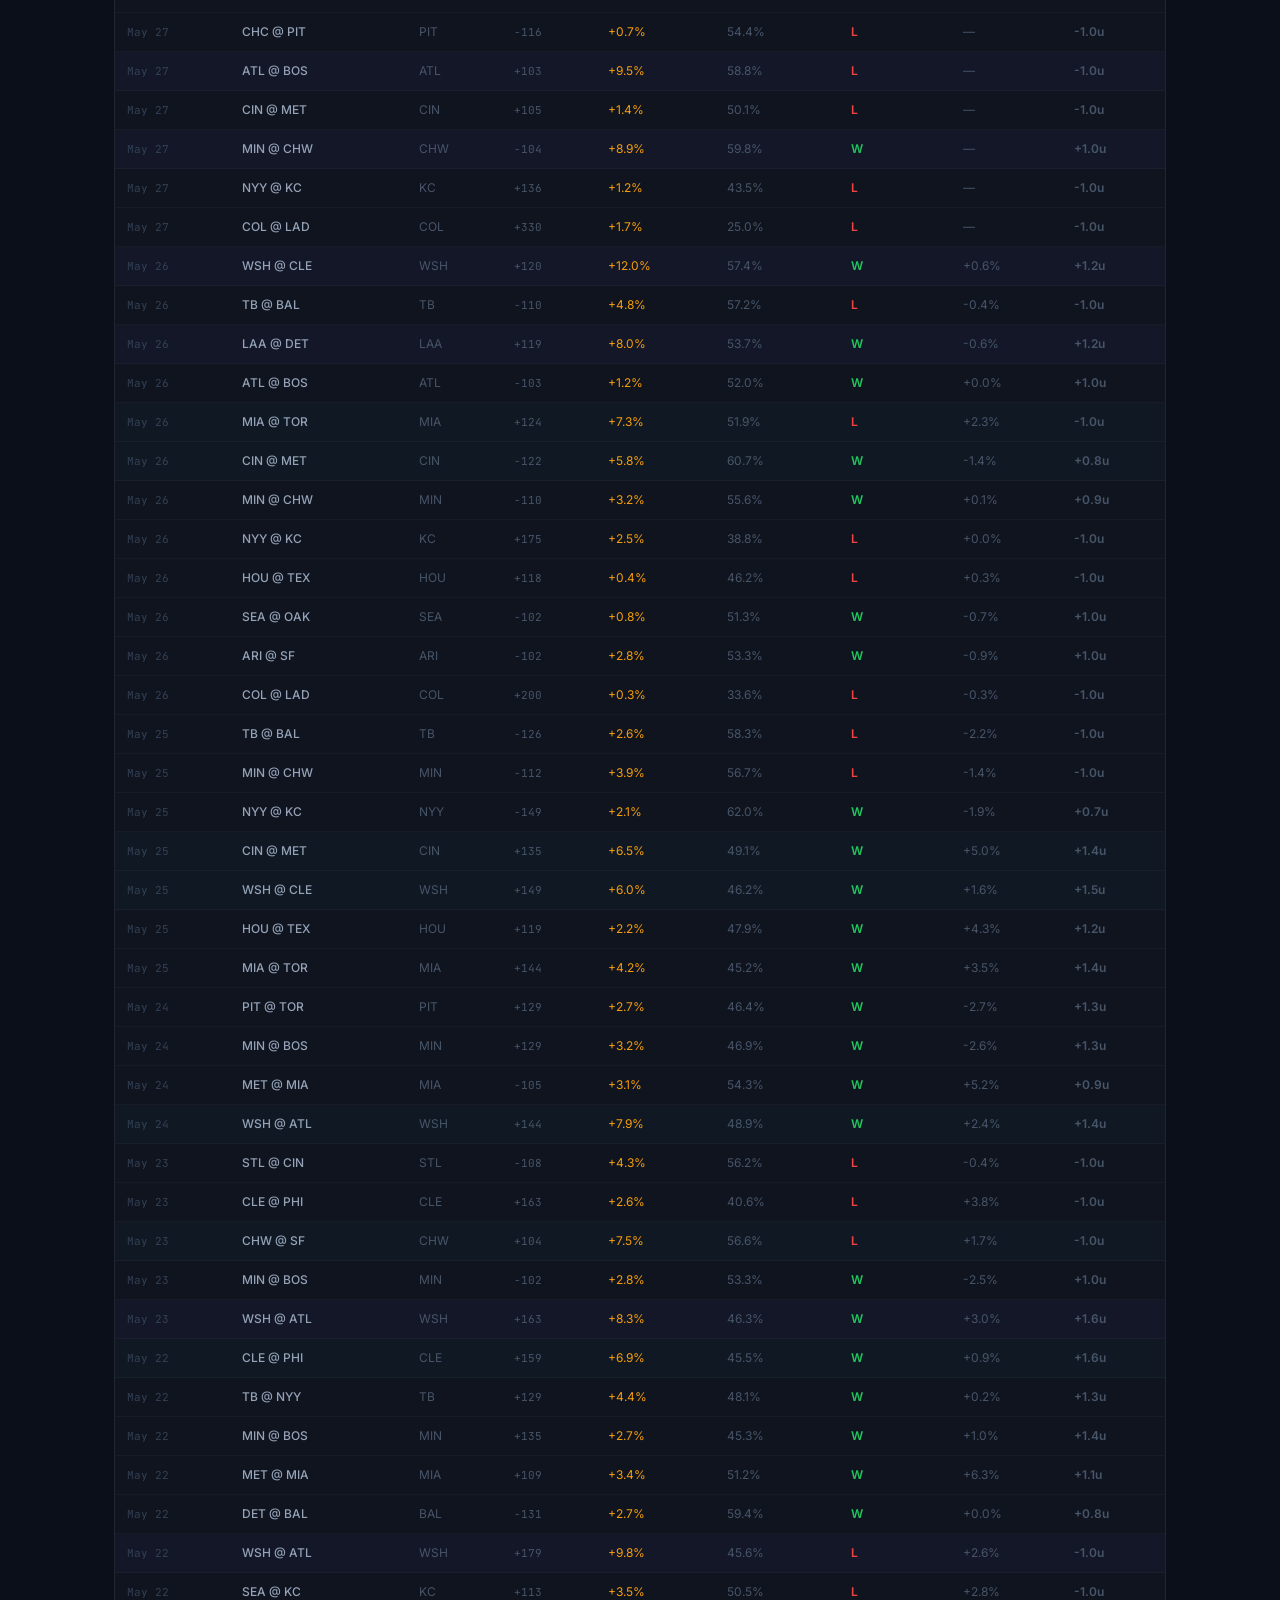
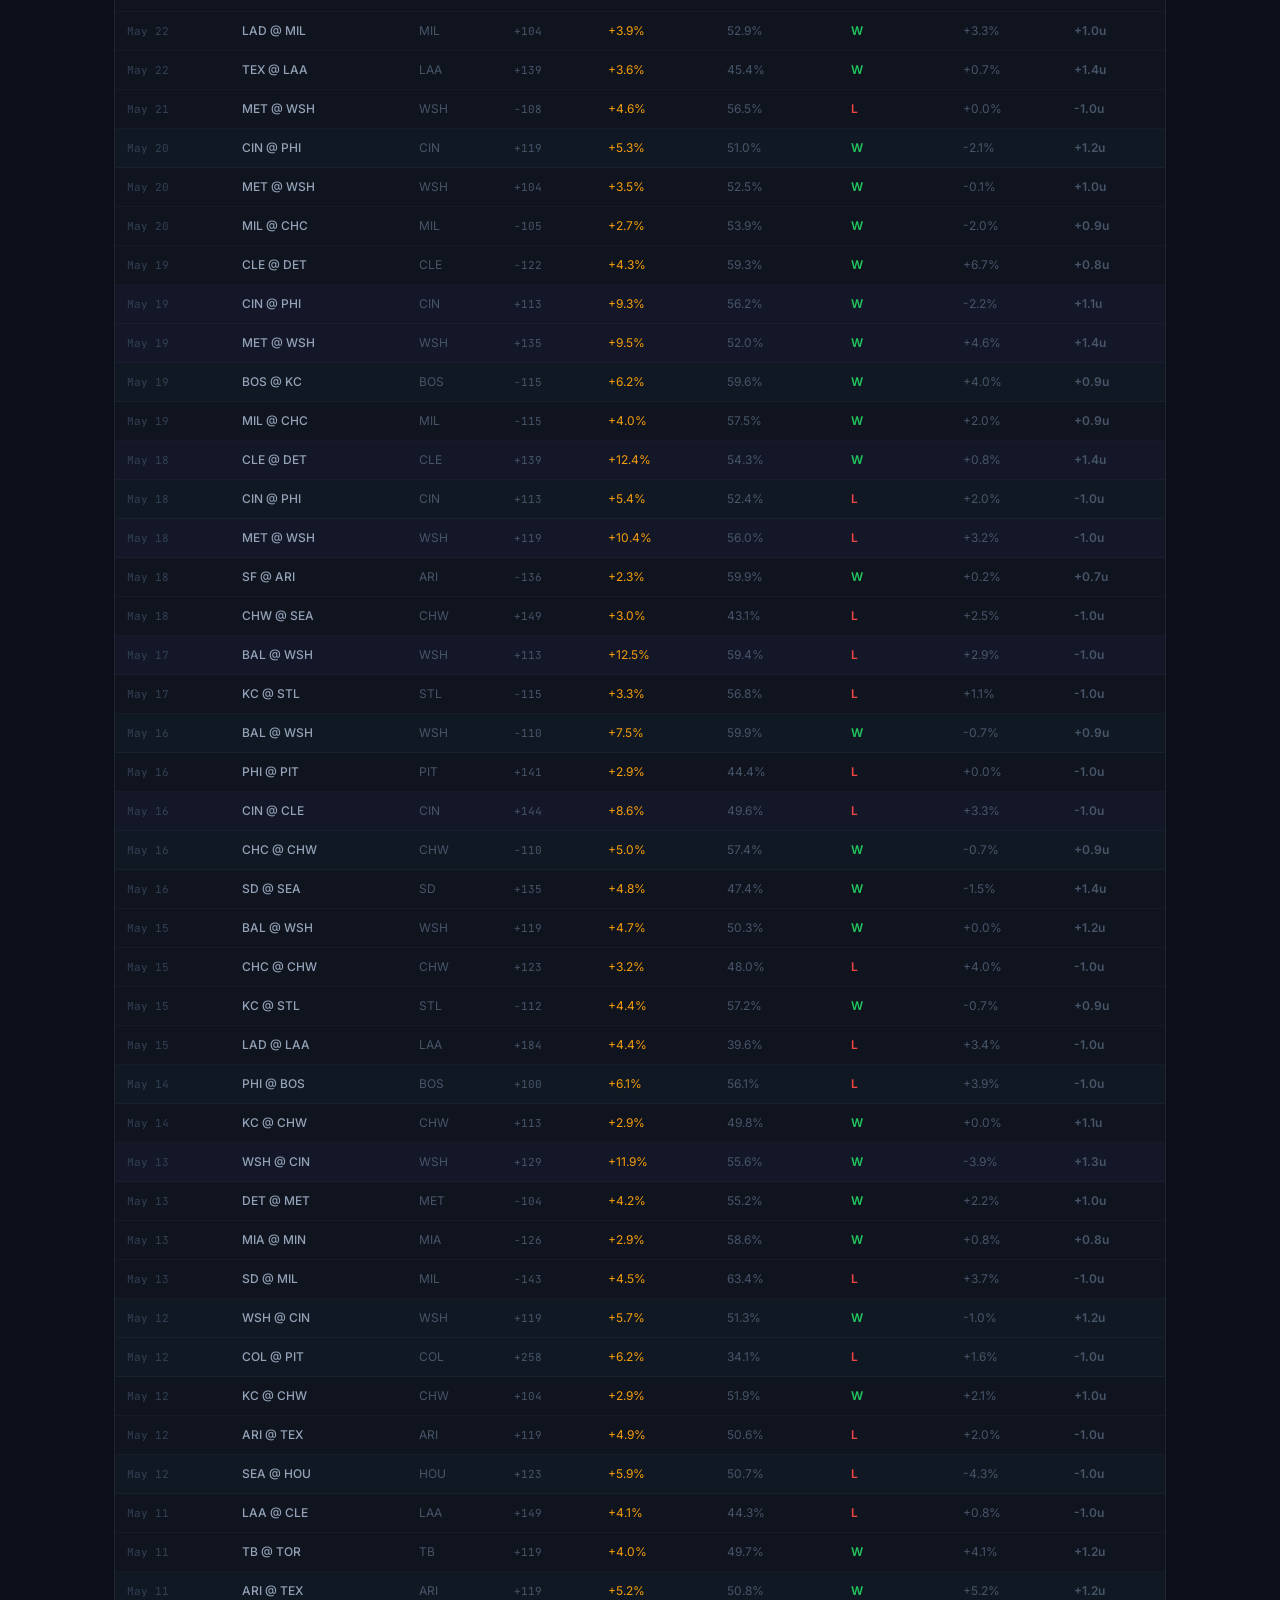
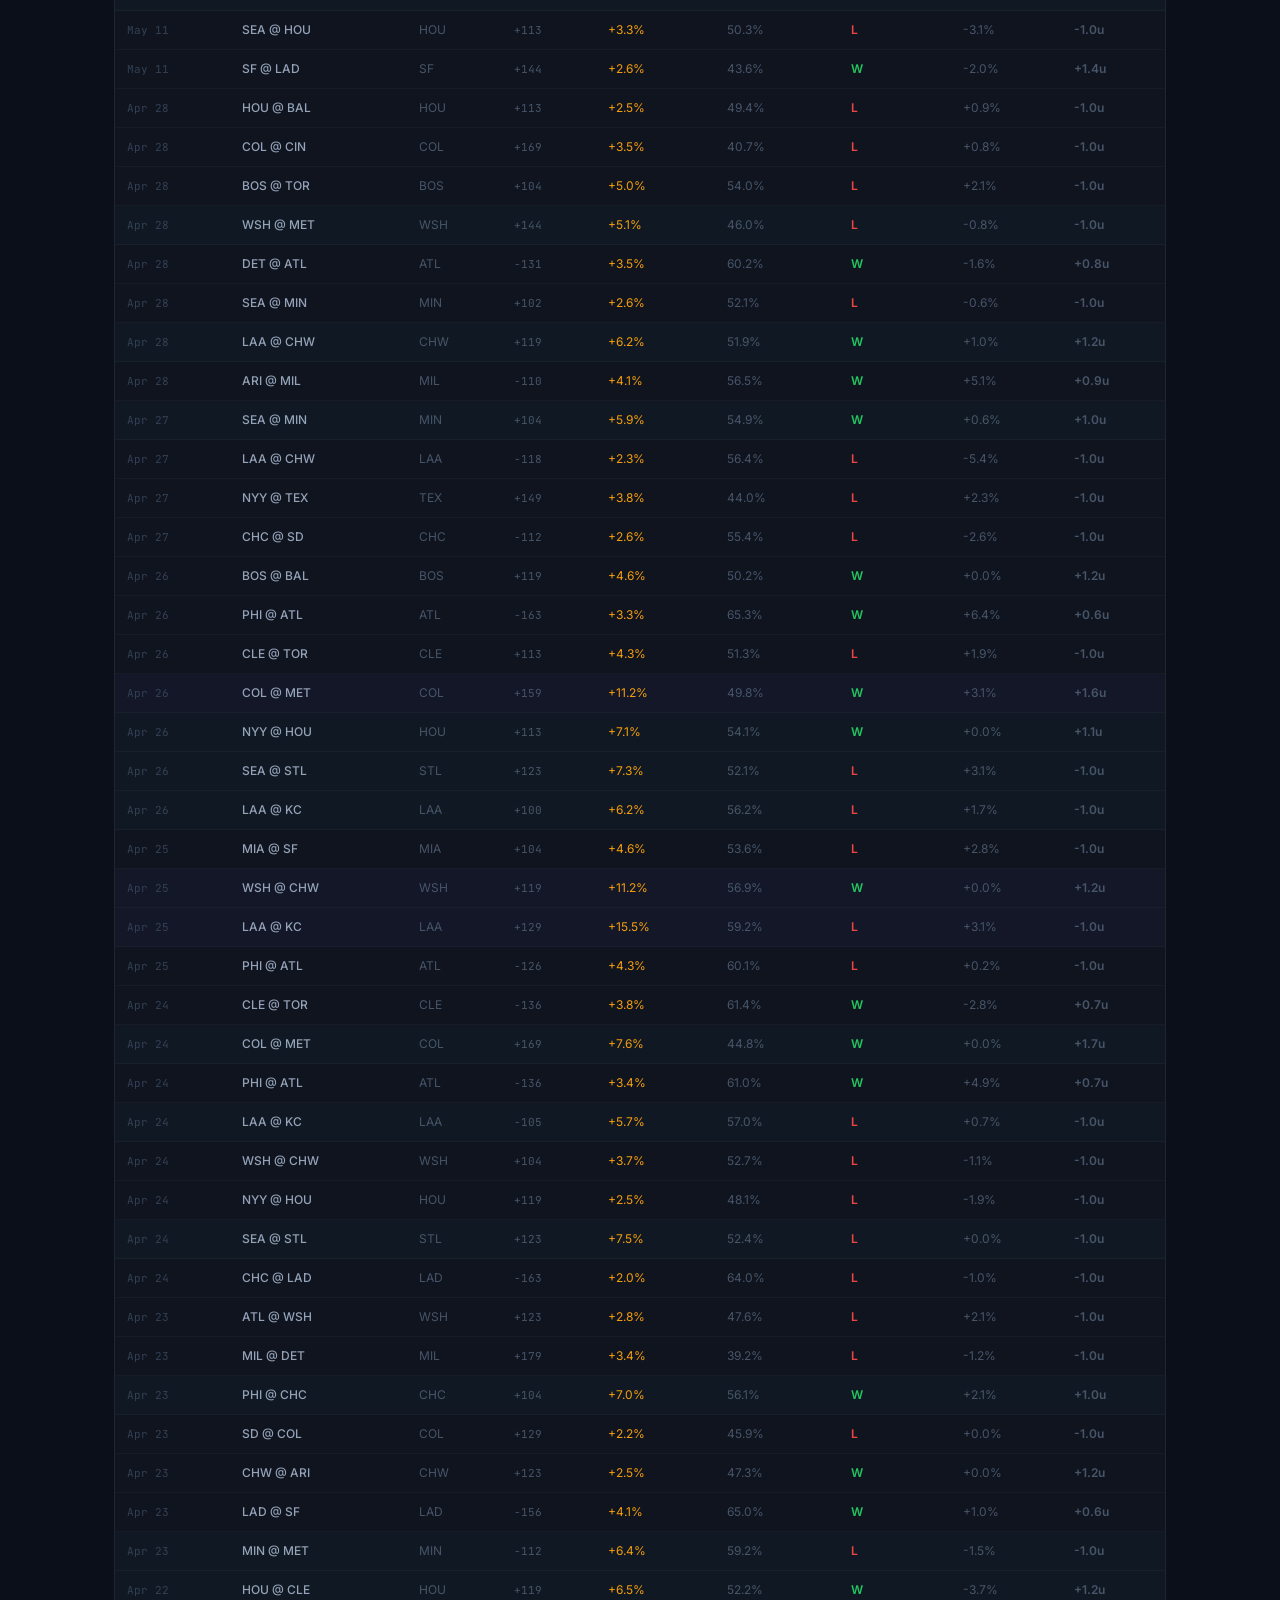
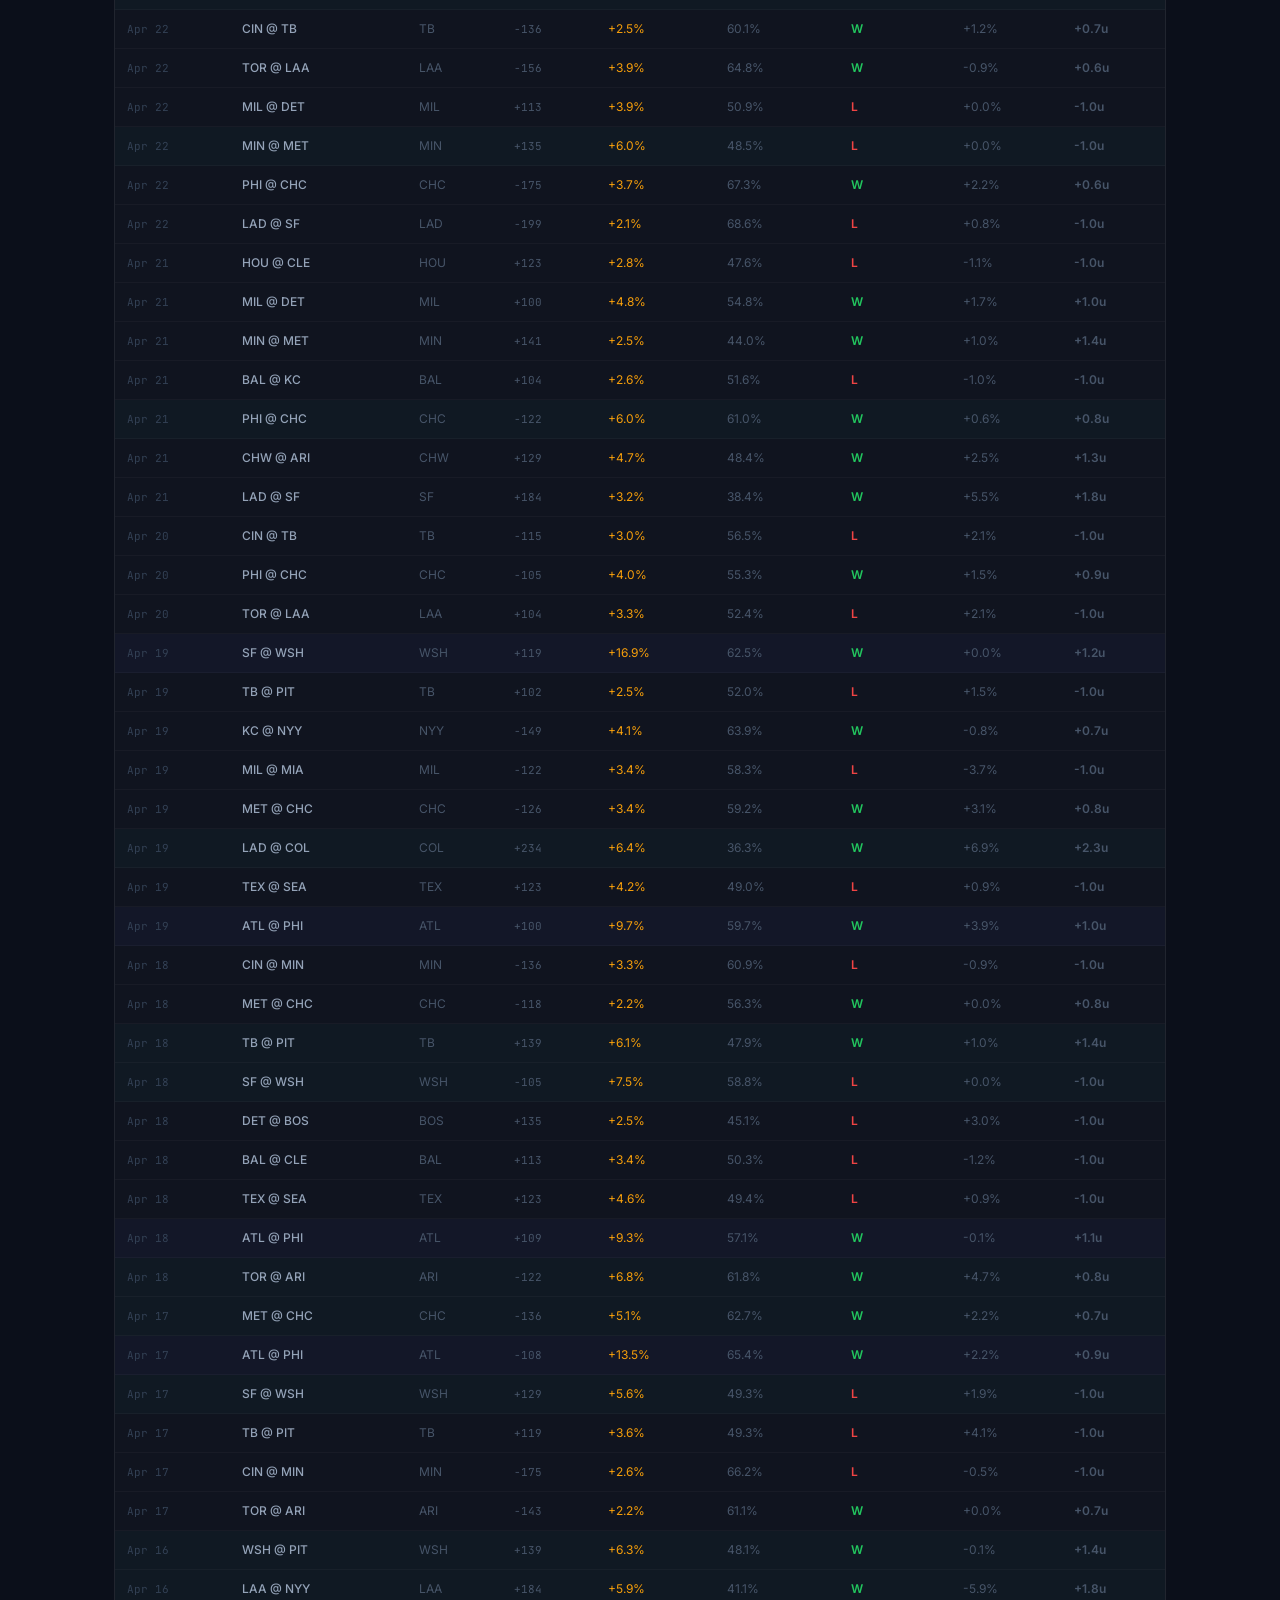
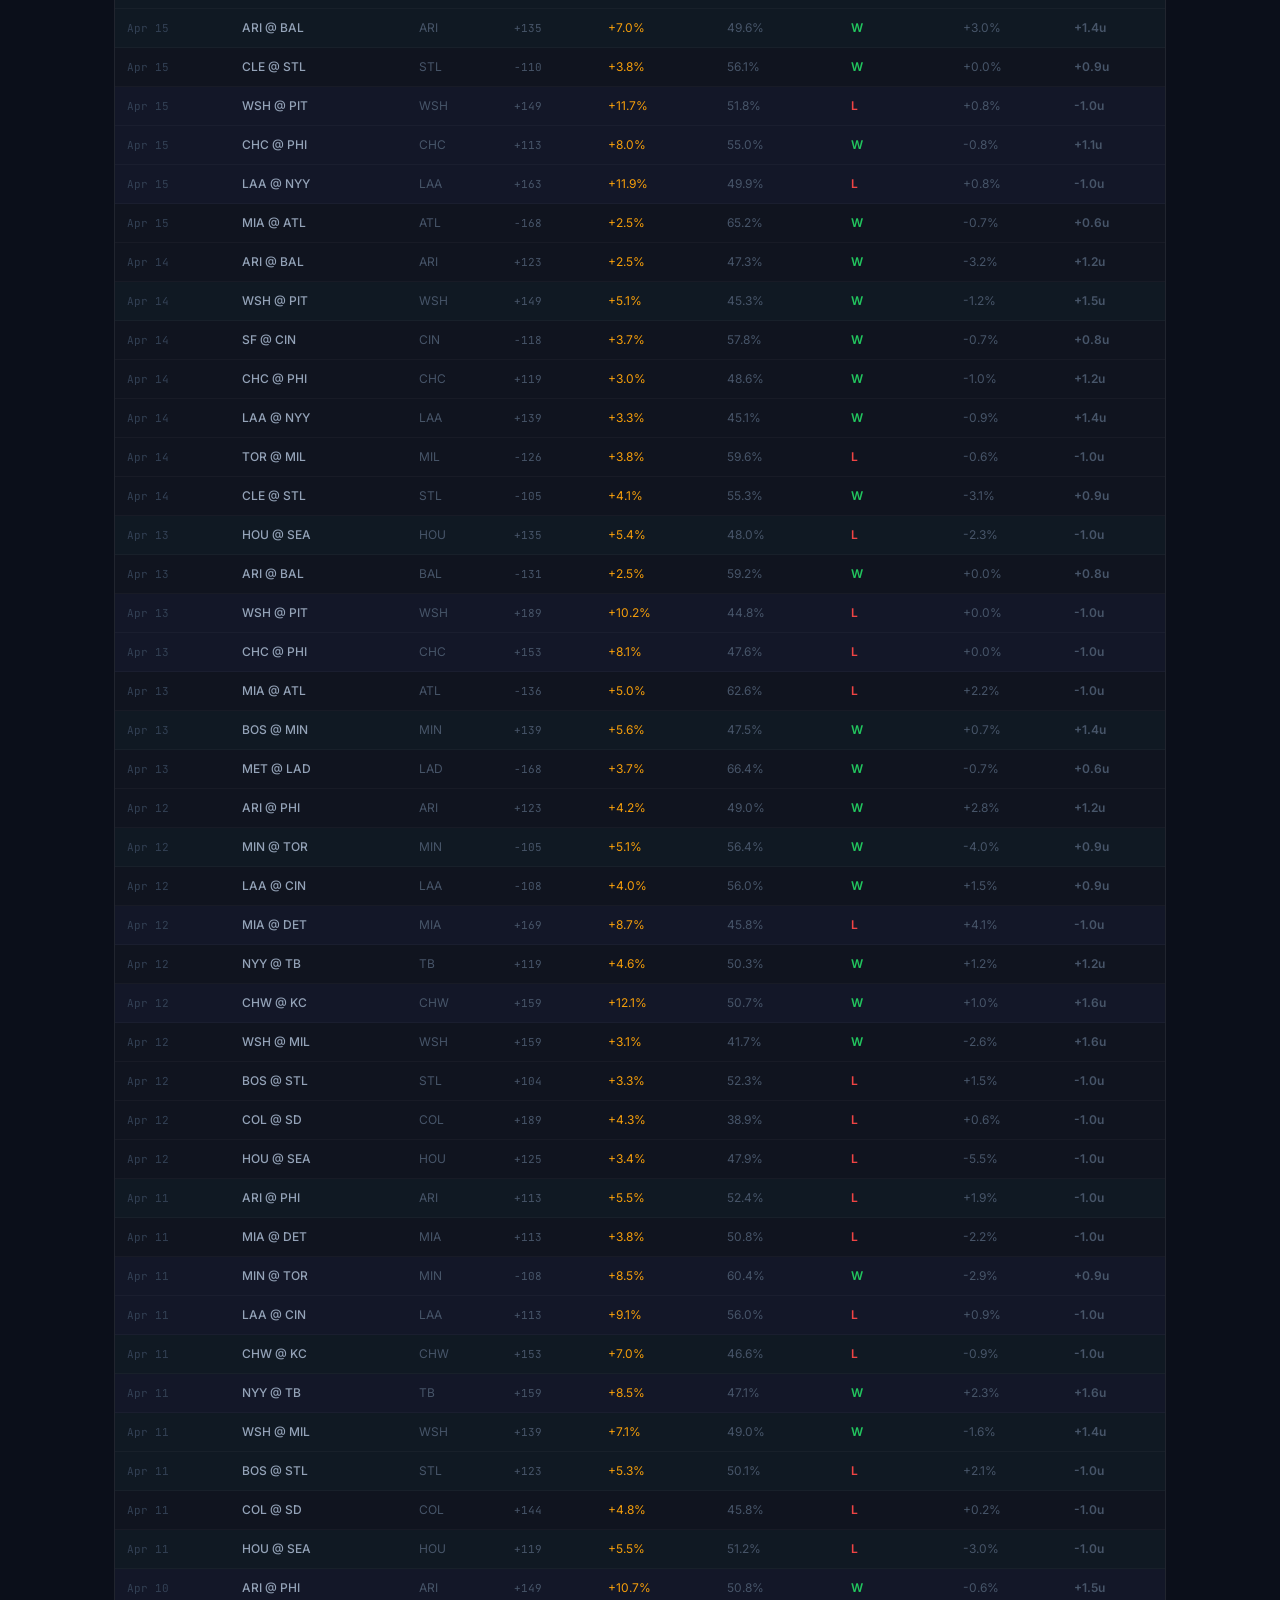
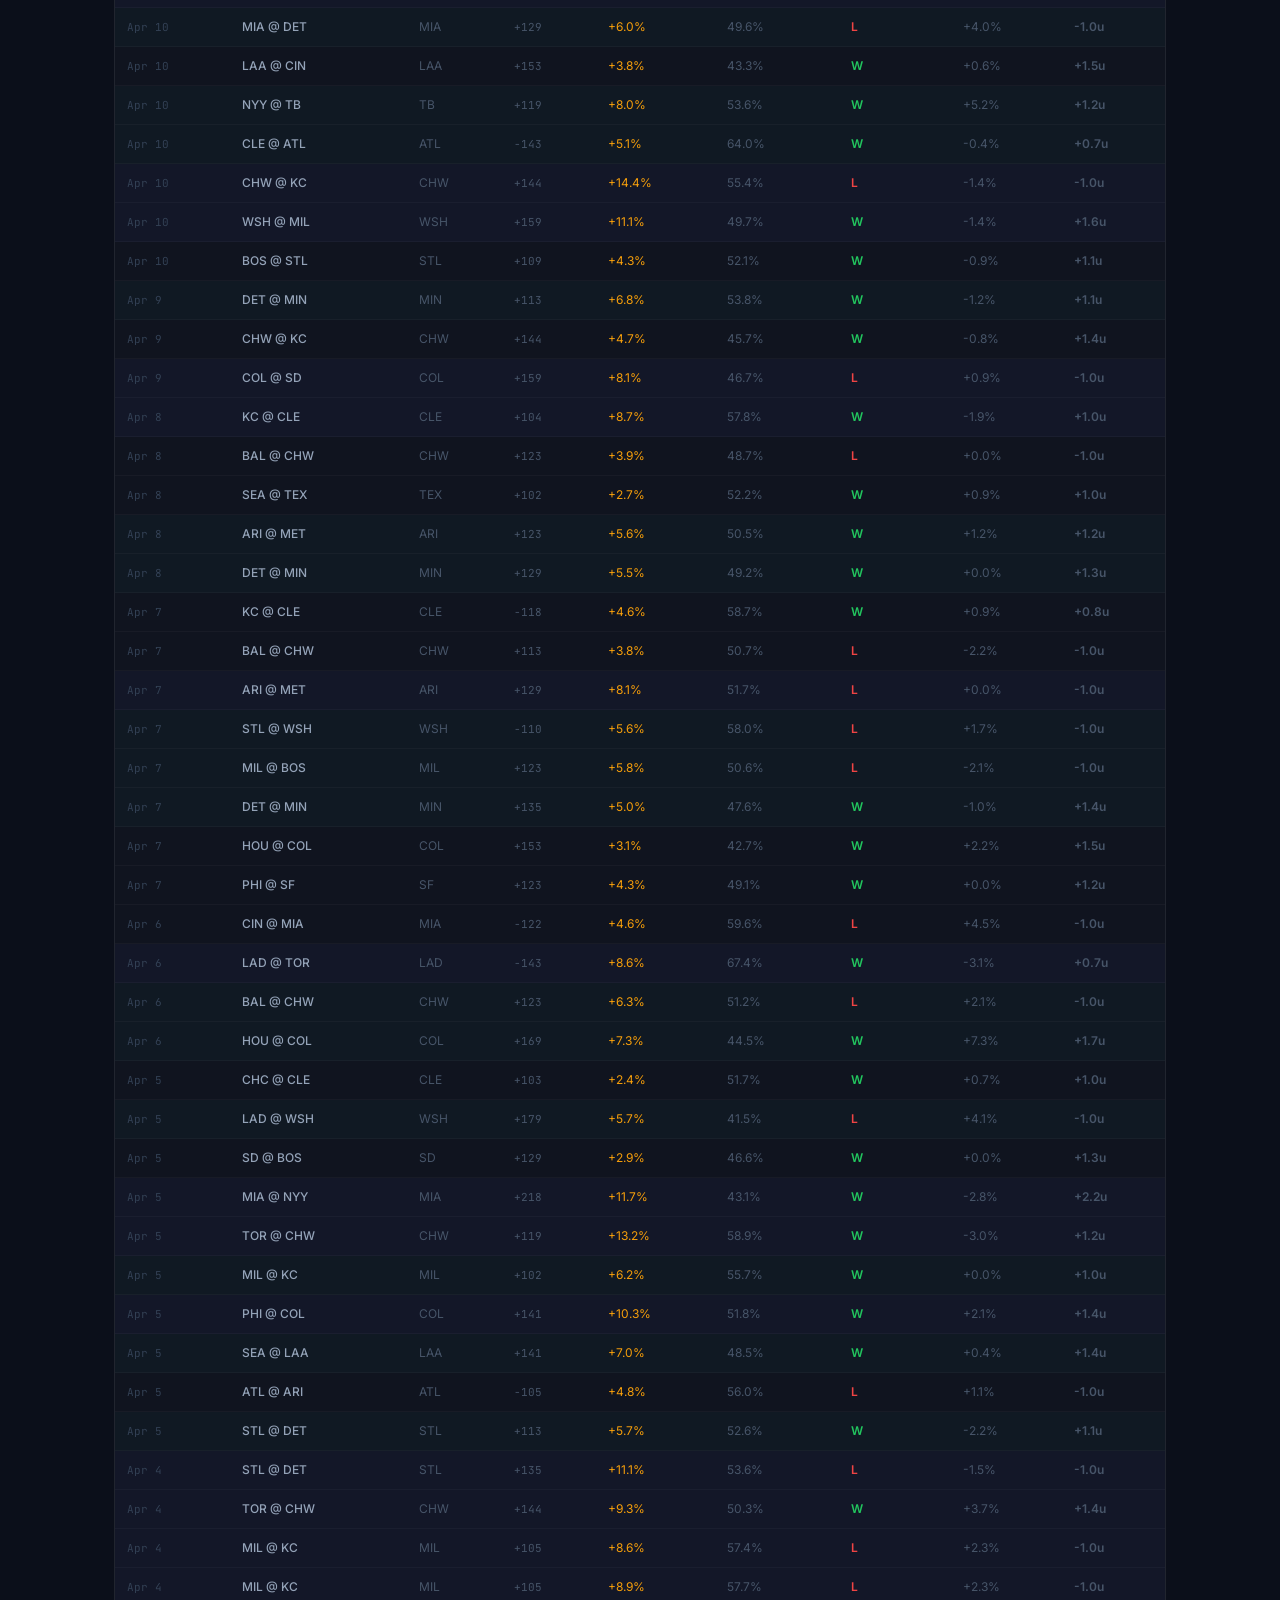
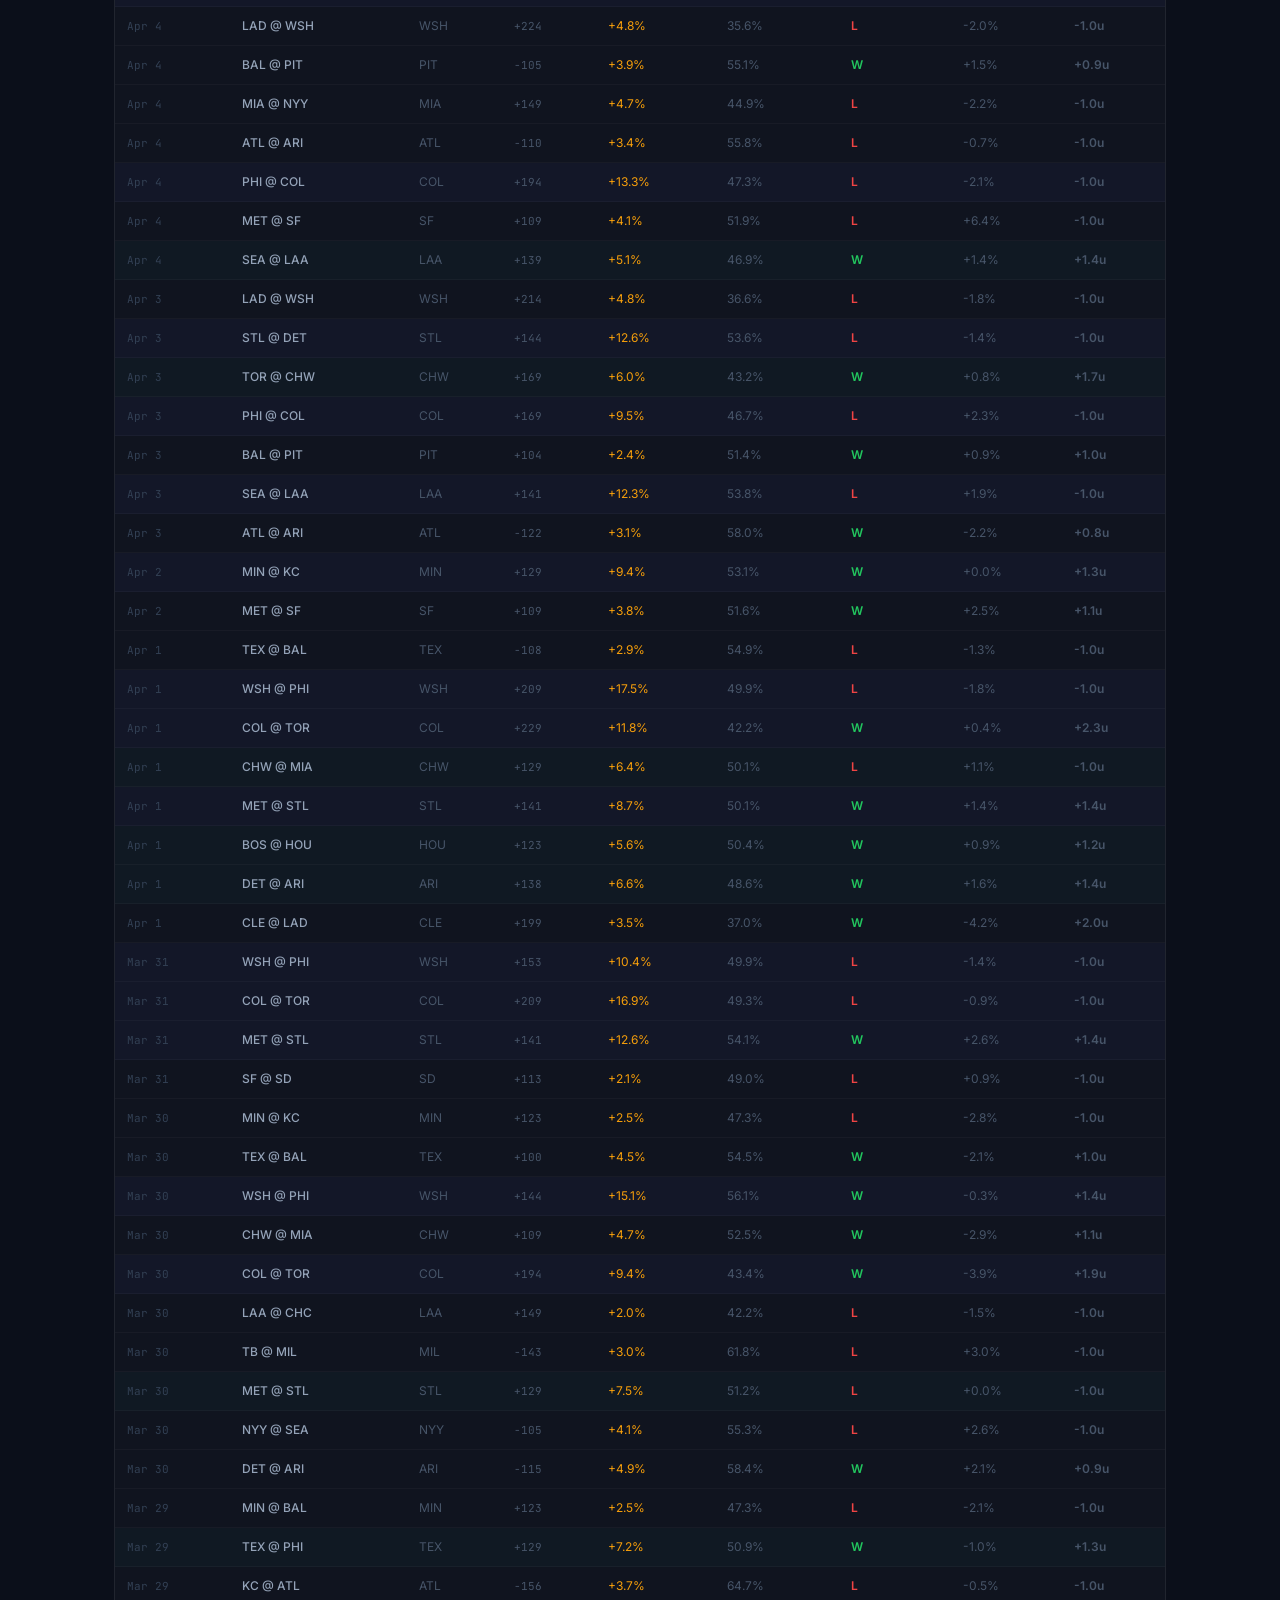
==== commit 0766602d: "Add live ESPN scores integration across Today's Picks, Results, and Performance tabs - Today's Picks" ====
--- a/history.html
+++ b/history.html
@@ -150,8 +150,8 @@
 /* Calibration chart */
 .calib-wrap { display:flex; align-items:flex-end; gap:10px; height:110px; margin-top:8px; }
 .calib-col { display:flex; flex-direction:column; align-items:center; gap:3px; flex:1; }
-.calib-bar-wrap { width:100%; display:flex; flex-direction:column; align-items:center; justify-content:flex-end; height:80px; gap:2px; }
-.calib-bar { width:70%; border-radius:3px 3px 0 0; transition:height 0.3s; }
+.calib-bar-wrap { width:100%; display:flex; flex-direction:row; align-items:flex-end; justify-content:center; height:80px; gap:3px; }
+.calib-bar { width:45%; border-radius:3px 3px 0 0; transition:height 0.3s; }
 .calib-actual { background:var(--green); }
 .calib-ideal  { background:rgba(255,255,255,0.12); border-radius:3px; }
 .calib-lbl    { font-size:9px; color:var(--text-4); text-align:center; }
@@ -247,6 +247,12 @@
       <li>Past performance does not guarantee future results.</li>
     </ul>
   </section>
+
+  <!-- Today's Picks — Live Tracking -->
+  <div class="section" id="today-tracking-section" style="display:none">
+    <div class="sec-lbl">Today's Picks — Live Tracking</div>
+    <div class="card" style="padding:0;overflow:hidden" id="today-tracking-card"></div>
+  </div>
 
   <!-- Summary pills -->
   <div class="summary-row" id="summary-row">
@@ -564,16 +570,97 @@
     </table>`;
 }
 
+// ── ESPN scores (reused from index.html pattern) ─────────────────────────────
+const ESPN_ABBR_MAP_H = { 'CWS': 'CHW' };
+async function fetchESPNScoresH() {
+  try {
+    const r = await fetch('https://site.api.espn.com/apis/site/v2/sports/baseball/mlb/scoreboard', { cache: 'no-store' });
+    const json = await r.json();
+    const result = {};
+    for (const ev of (json.events || [])) {
+      const comp = (ev.competitions || [])[0];
+      if (!comp) continue;
+      let away, home, awayScore = 0, homeScore = 0;
+      for (const c of (comp.competitors || [])) {
+        const abbr  = ESPN_ABBR_MAP_H[c.team.abbreviation] || c.team.abbreviation;
+        const score = parseInt(c.score || '0', 10) || 0;
+        if (c.homeAway === 'away') { away = abbr; awayScore = score; }
+        else                       { home = abbr; homeScore = score; }
+      }
+      if (!away || !home) continue;
+      const sn = ev.status?.type?.name || '';
+      const status = sn === 'STATUS_FINAL' ? 'final' : sn.includes('IN_PROGRESS') ? 'live' : 'scheduled';
+      result[`${away} @ ${home}`] = { status, awayScore, homeScore };
+    }
+    return result;
+  } catch(e) { return {}; }
+}
+
+function renderTodayTracking(picks, scores) {
+  const section = document.getElementById('today-tracking-section');
+  const card    = document.getElementById('today-tracking-card');
+  if (!picks || picks.length === 0) return;
+  section.style.display = 'block';
+
+  const rows = picks.map(p => {
+    const g    = scores[p.game];
+    const side = (p.side || '').toUpperCase();
+    let statusHTML, borderCls = '';
+    if (!g || g.status === 'scheduled') {
+      statusHTML = `<span style="color:var(--text-4);font-size:10px">⏳ Upcoming</span>`;
+    } else if (g.status === 'live') {
+      statusHTML = `<span style="color:var(--green);font-size:10px;font-weight:700">● LIVE ${g.awayScore}–${g.homeScore}</span>`;
+    } else {
+      const won = side === 'AWAY' ? g.awayScore > g.homeScore : g.homeScore > g.awayScore;
+      const ps  = side === 'AWAY' ? g.awayScore : g.homeScore;
+      const os  = side === 'AWAY' ? g.homeScore : g.awayScore;
+      const col = won ? 'var(--green)' : 'var(--red)';
+      borderCls = won ? 'border-left:3px solid rgba(34,197,94,0.5);' : 'border-left:3px solid rgba(239,68,68,0.4);';
+      statusHTML = `<span style="color:${col};font-family:'Oswald',sans-serif;font-size:14px;font-weight:700">${won?'W':'L'} ${ps}–${os}</span>`;
+    }
+    const oddsStr = p.odds > 0 ? `+${p.odds}` : String(p.odds);
+    const edgeStr = p.edge ? `+${(p.edge*100).toFixed(1)}%` : '';
+    return `<div style="display:flex;align-items:center;gap:10px;padding:10px 14px;border-bottom:1px solid rgba(255,255,255,0.04);${borderCls}">
+      <div style="flex:1;min-width:0">
+        <div style="font-family:'Oswald',sans-serif;font-size:14px;font-weight:600;color:var(--text-2)">${p.pick} <span style="color:var(--amber);font-family:'JetBrains Mono',monospace;font-size:12px">${oddsStr}</span></div>
+        <div style="font-size:10px;color:var(--text-4);margin-top:1px">${p.game}${edgeStr ? ' · ' + edgeStr + ' edge' : ''}</div>
+      </div>
+      ${statusHTML}
+    </div>`;
+  }).join('');
+
+  // Tally
+  const allG = picks.map(p => ({ p, g: scores[p.game] }));
+  const done = allG.filter(({g}) => g && g.status === 'final');
+  const wins = done.filter(({p,g}) => {
+    const s = (p.side||'').toUpperCase();
+    return s === 'AWAY' ? g.awayScore > g.homeScore : g.homeScore > g.awayScore;
+  }).length;
+  const losses = done.length - wins;
+  const pending = picks.length - done.length;
+  const tallyHTML = `<div style="padding:10px 14px 6px;font-size:11px;color:var(--text-4)">
+    ${done.length > 0
+      ? `<strong style="color:var(--text-2)">${wins}W–${losses}L</strong> settled · `
+      : ''}${pending} pick${pending !== 1 ? 's' : ''} pending
+  </div>`;
+
+  card.innerHTML = tallyHTML + rows + '<div style="height:4px"></div>';
+}
+
 async function loadAll() {
   try {
-    const [hRes, pRes, rlRes] = await Promise.all([
-      fetch('data/history.json?v='        + Date.now()),
-      fetch('data/performance.json?v='    + Date.now()),
-      fetch('data/rl_performance.json?v=' + Date.now()),
+    const v = Date.now();
+    const [hRes, pRes, rlRes, todayRes, scores] = await Promise.all([
+      fetch('data/history.json?v='        + v),
+      fetch('data/performance.json?v='    + v),
+      fetch('data/rl_performance.json?v=' + v),
+      fetch('data/today.json?v='          + v),
+      fetchESPNScoresH(),
     ]);
-    const h  = hRes.ok  ? await hRes.json()  : null;
-    const p  = pRes.ok  ? await pRes.json()  : null;
-    const rl = rlRes.ok ? await rlRes.json() : null;
+    const h     = hRes.ok     ? await hRes.json()     : null;
+    const p     = pRes.ok     ? await pRes.json()     : null;
+    const rl    = rlRes.ok    ? await rlRes.json()    : null;
+    const today = todayRes.ok ? await todayRes.json() : null;
 
     if (h && h.updated_at) {
       document.getElementById('last-updated').textContent = 'Updated ' + h.updated_at;
@@ -588,6 +675,11 @@
       const wr = (s.wins + s.losses) > 0 ? s.wins / (s.wins + s.losses) : 0;
       document.getElementById('lm-winrate').textContent = (wr * 100).toFixed(1) + '%';
       if (p.updated_at) document.getElementById('lm-updated').textContent = p.updated_at;
+    }
+
+    // Today's picks live tracking
+    if (today && today.picks && today.picks.length > 0) {
+      renderTodayTracking(today.picks.filter(p => (p.edge || 0) >= 0.02), scores);
     }
 
     renderSummary(allRows);
@@ -760,10 +852,12 @@
     s += `<text x="${cx.toFixed(1)}" y="${(zeroY+halfH+14).toFixed(1)}" text-anchor="middle" font-size="9" fill="rgba(148,163,184,0.65)">${m.month}</text>`;
     if (m.bets != null) s += `<text x="${cx.toFixed(1)}" y="${(zeroY+halfH+26).toFixed(1)}" text-anchor="middle" font-size="8" fill="rgba(148,163,184,0.38)">${m.bets}b</text>`;
   });
-  return `<svg viewBox="0 0 ${W} ${totalH}" preserveAspectRatio="xMidYMid meet" style="display:block;width:100%;height:auto">
-    <line x1="${padL}" y1="${zeroY.toFixed(1)}" x2="${W-padR}" y2="${zeroY.toFixed(1)}" stroke="rgba(255,255,255,0.13)" stroke-width="1" stroke-dasharray="3 3"/>
-    ${s}
-  </svg>`;
+  return `<div style="position:relative;width:100%;padding-top:${(totalH/W*100).toFixed(1)}%;overflow:hidden">
+    <svg viewBox="0 0 ${W} ${totalH}" preserveAspectRatio="xMidYMid meet" style="position:absolute;top:0;left:0;width:100%;height:100%;display:block">
+      <line x1="${padL}" y1="${zeroY.toFixed(1)}" x2="${W-padR}" y2="${zeroY.toFixed(1)}" stroke="rgba(255,255,255,0.13)" stroke-width="1" stroke-dasharray="3 3"/>
+      ${s}
+    </svg>
+  </div>`;
 }
 
 function renderMonthly(p) {
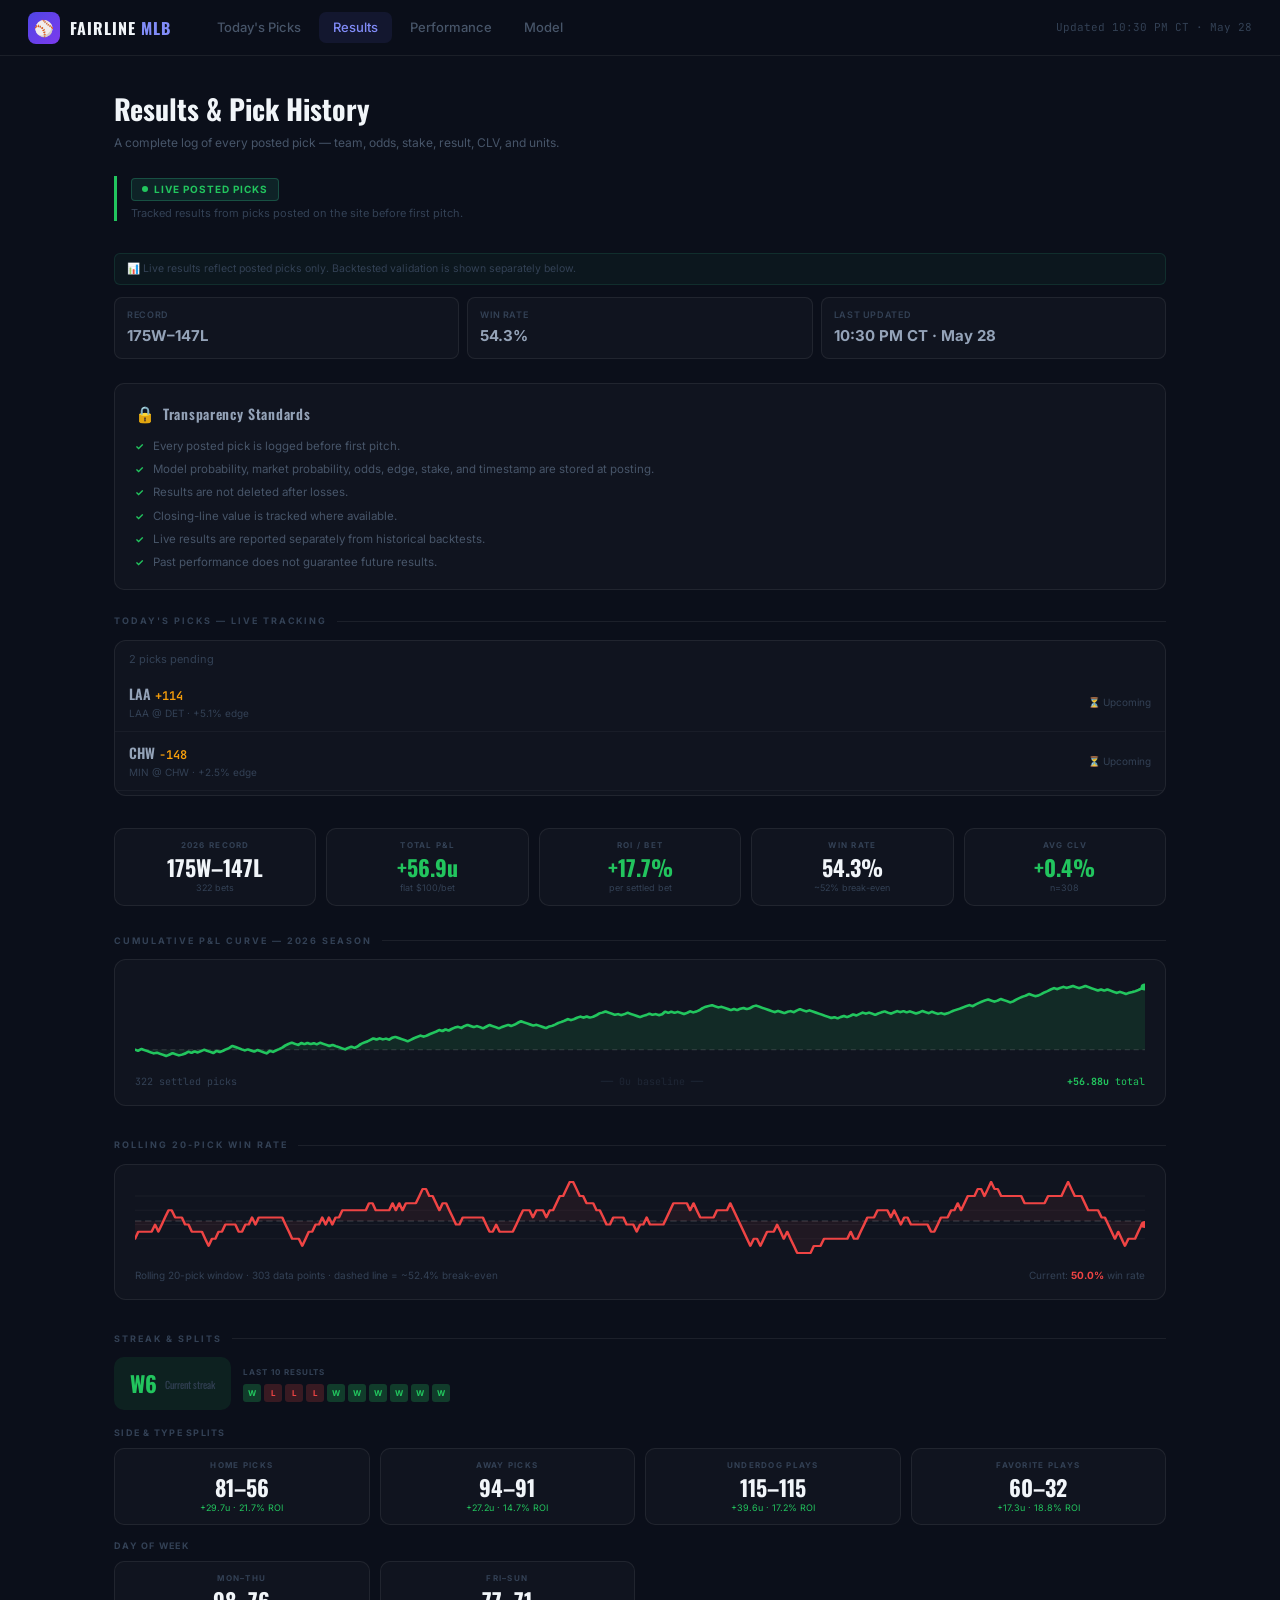
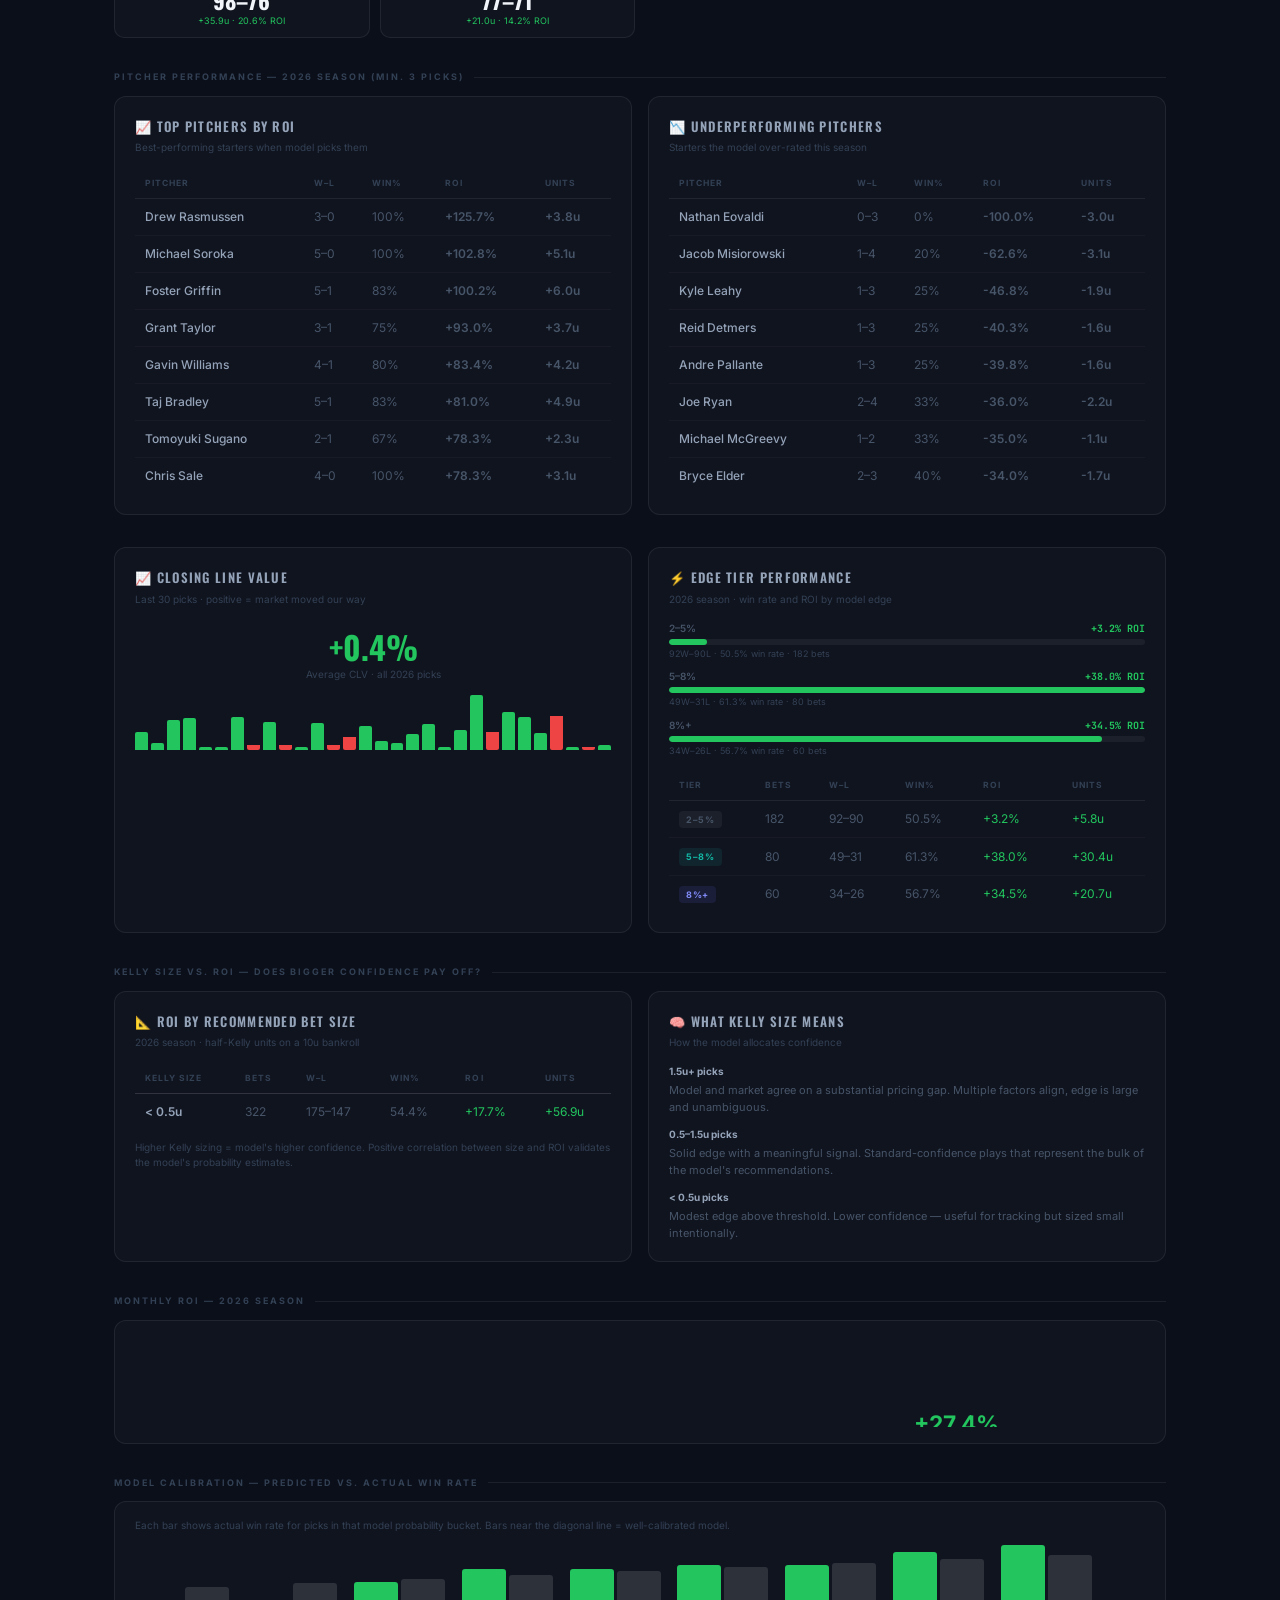
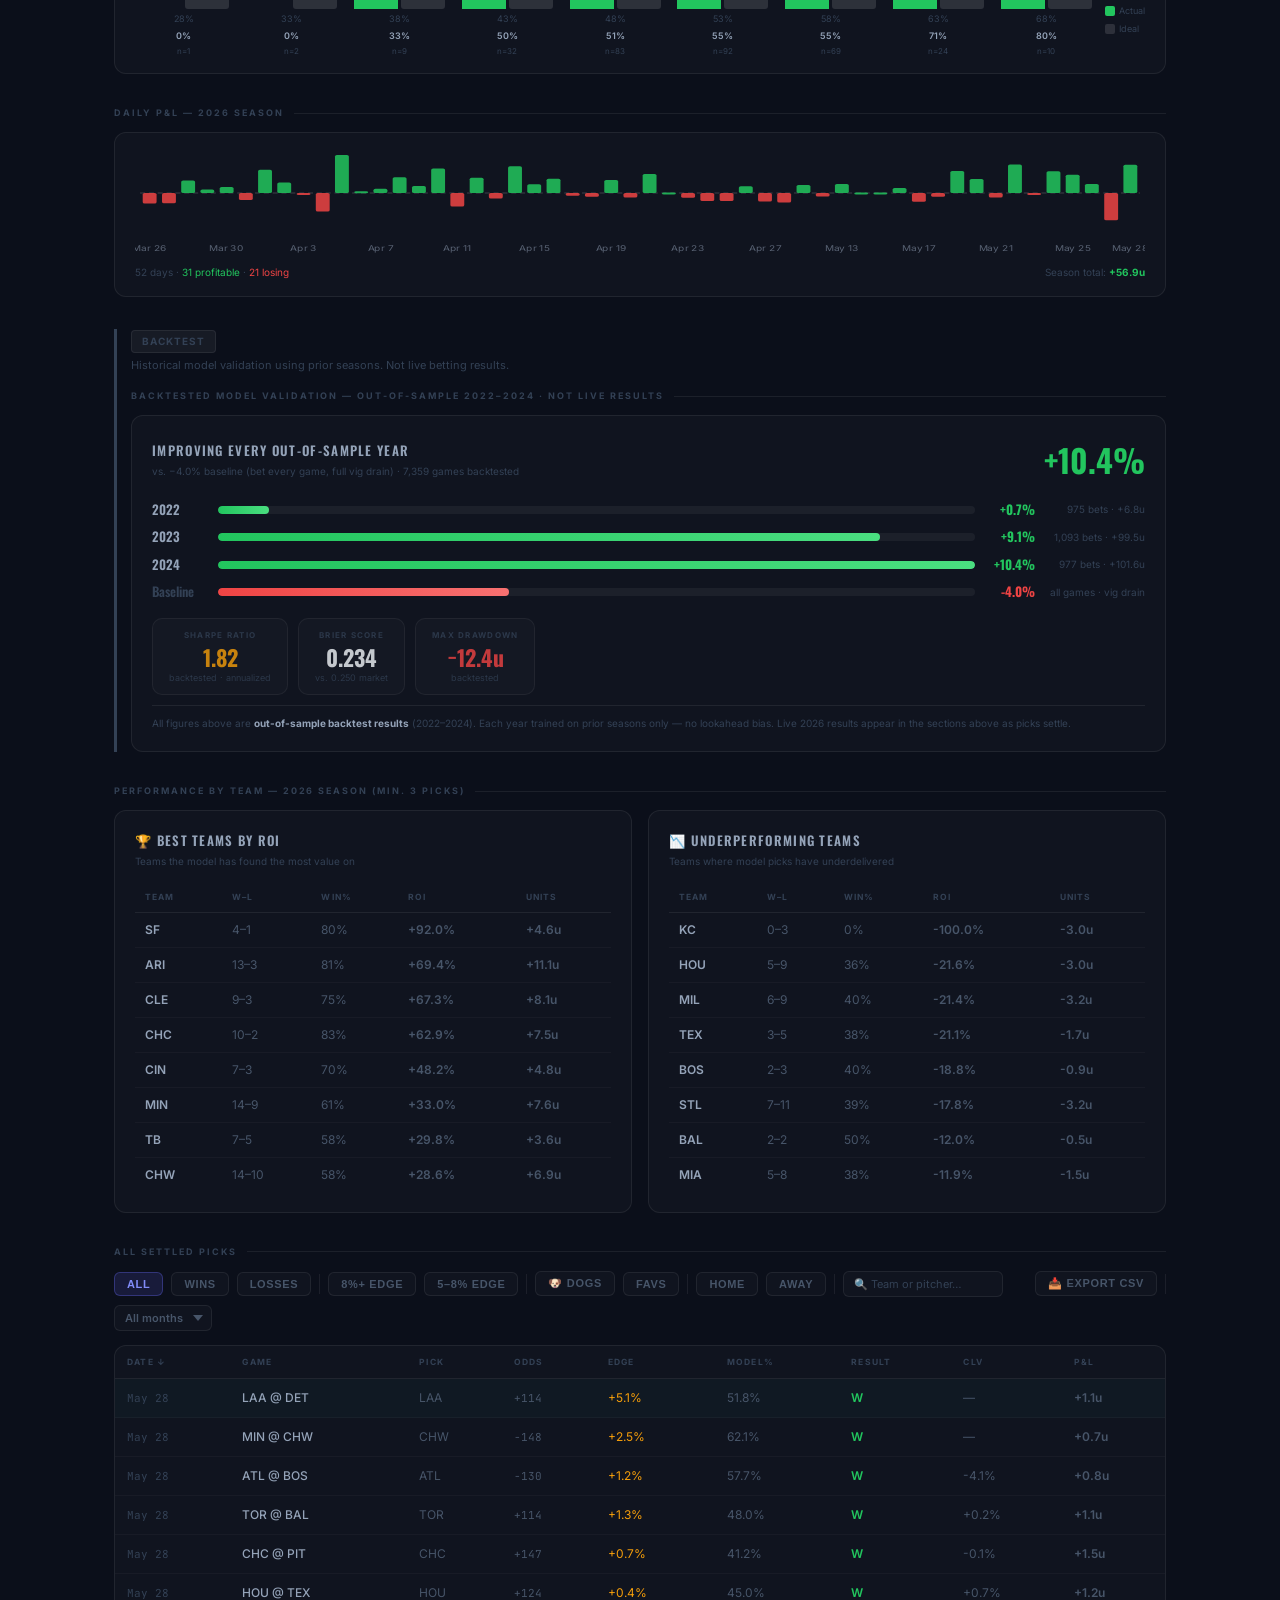
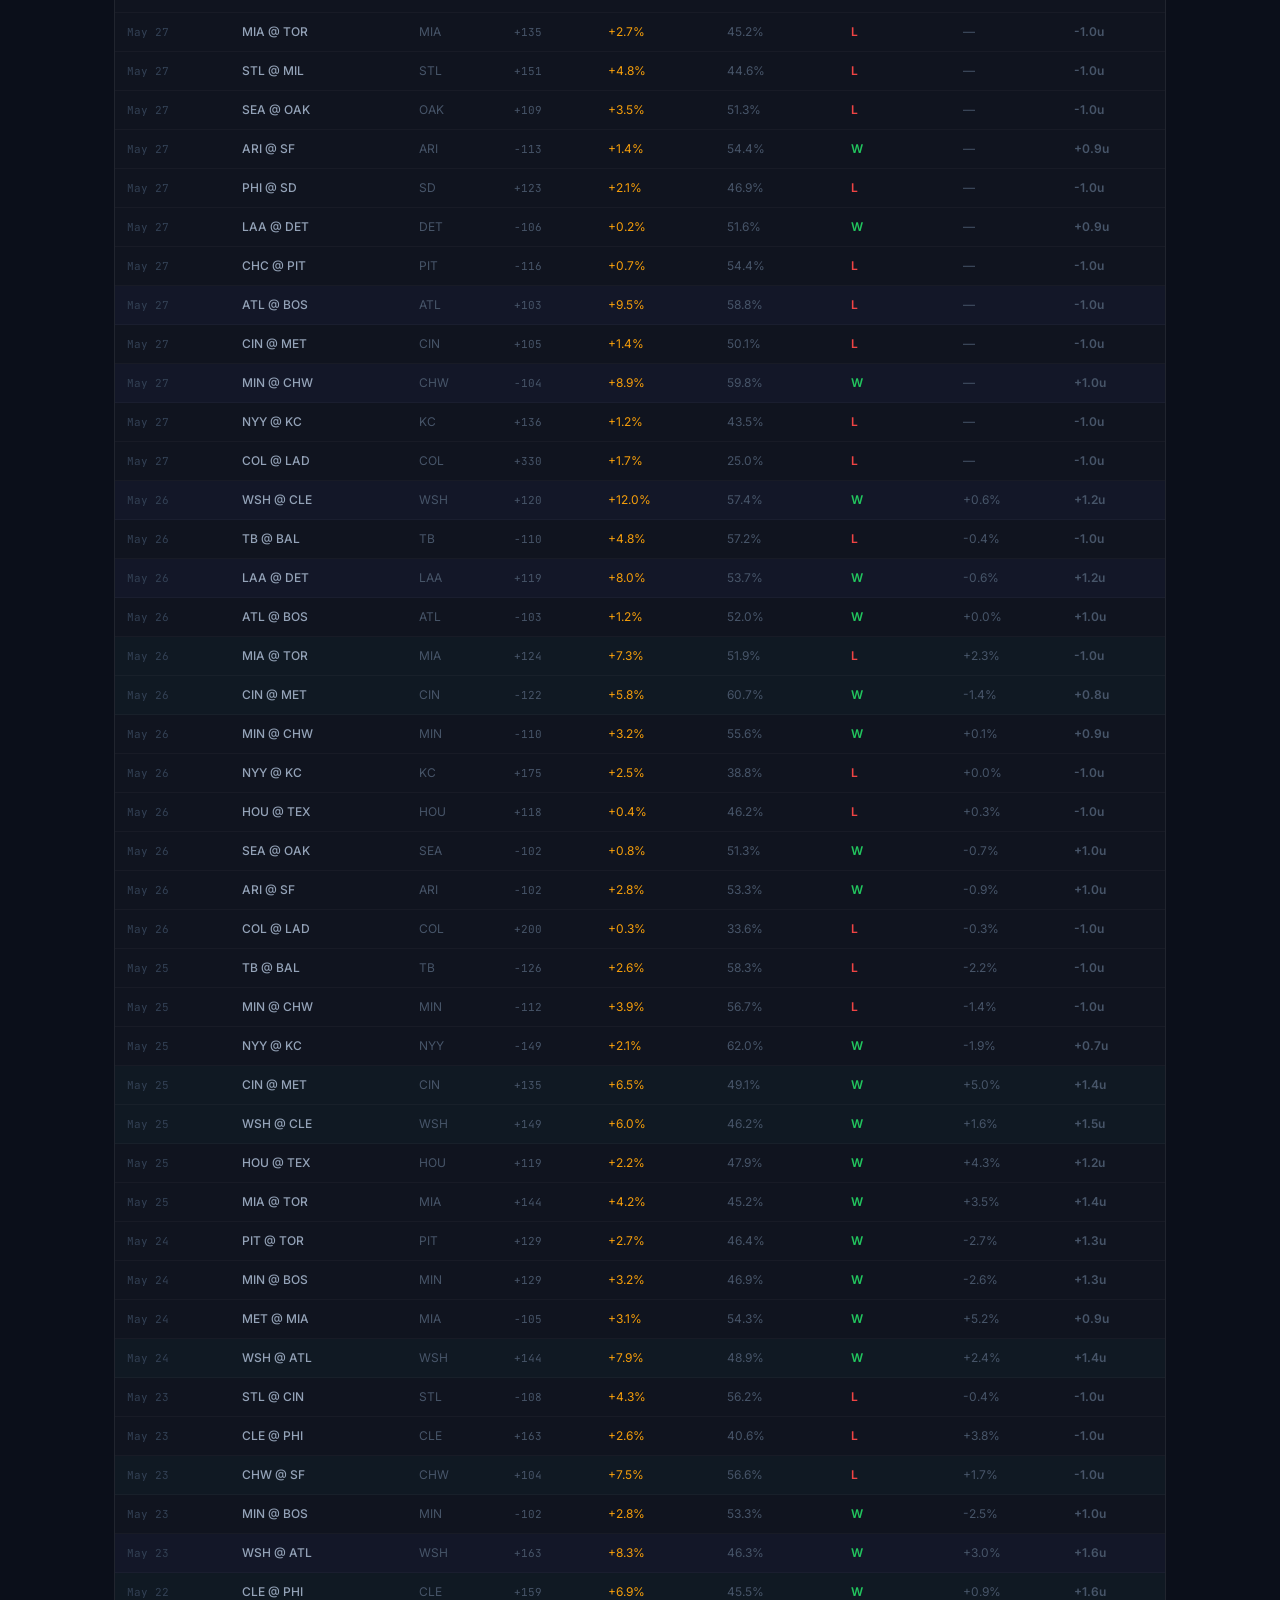
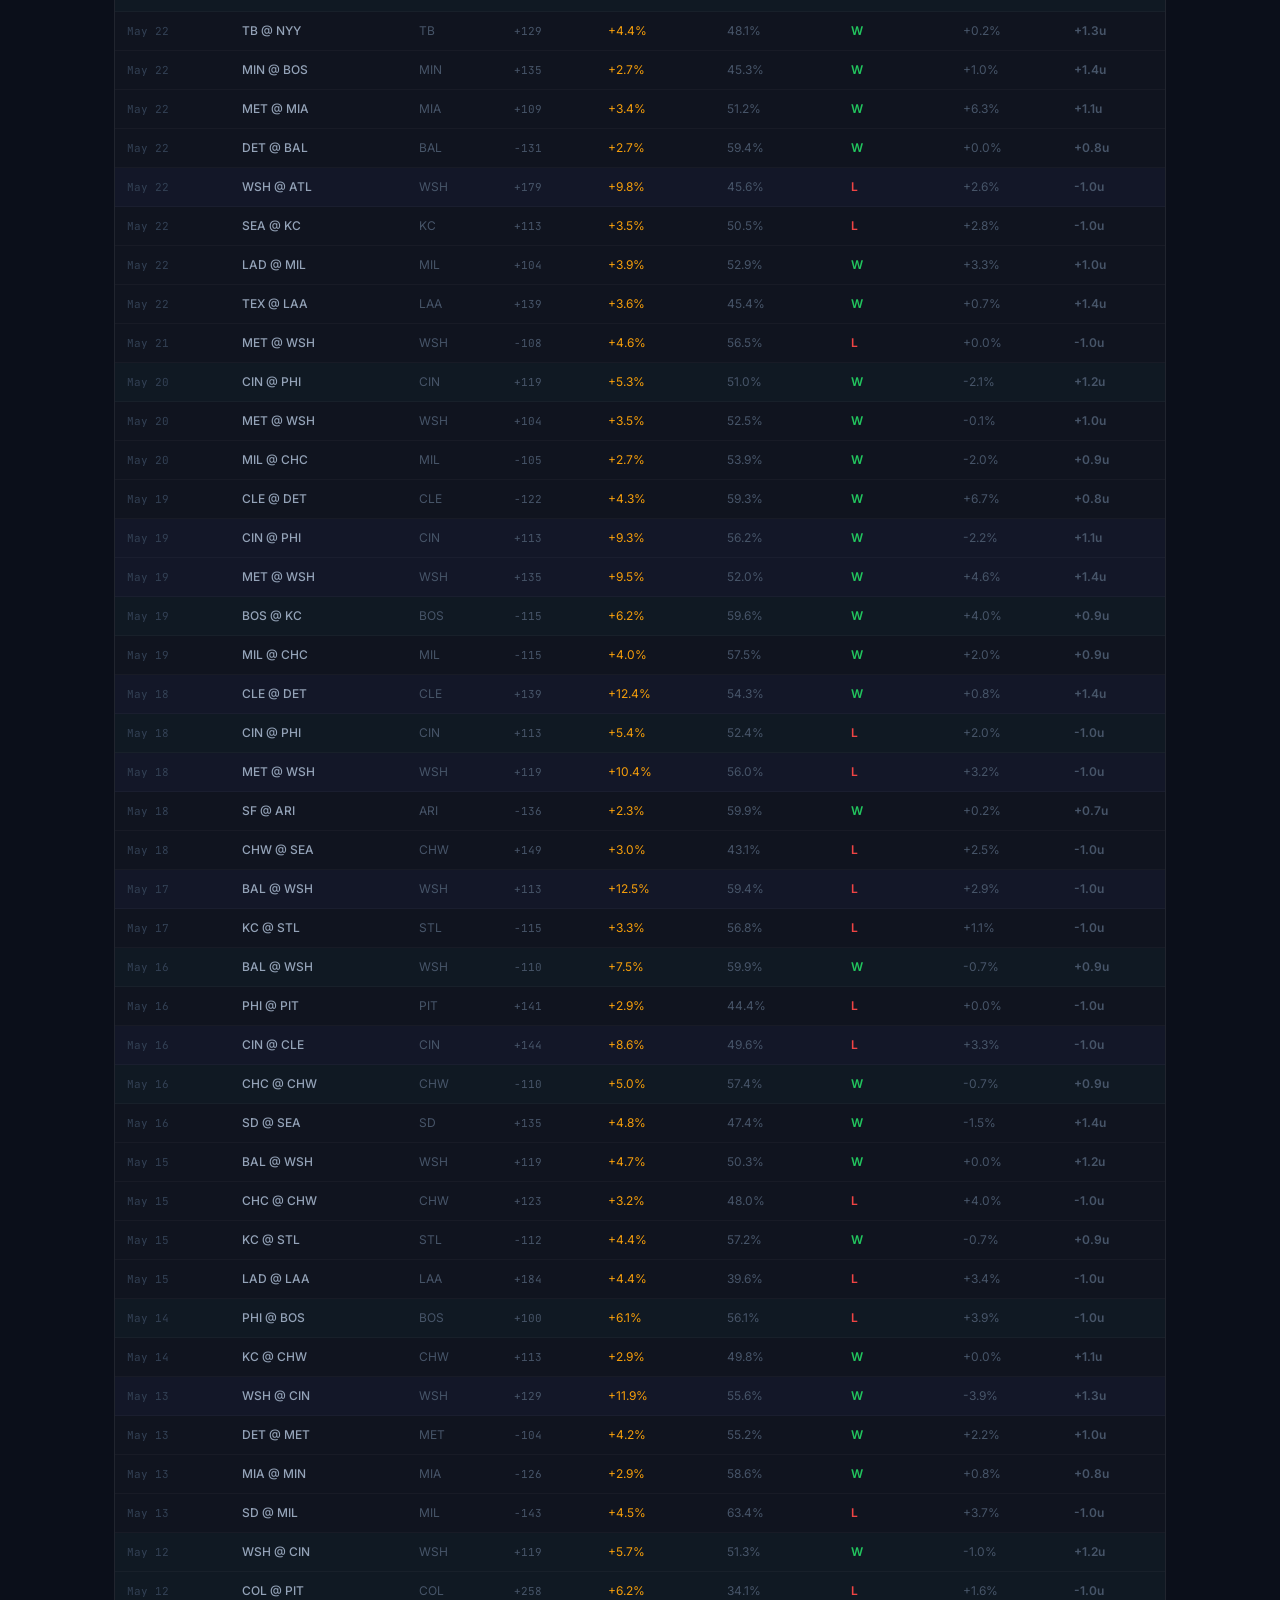
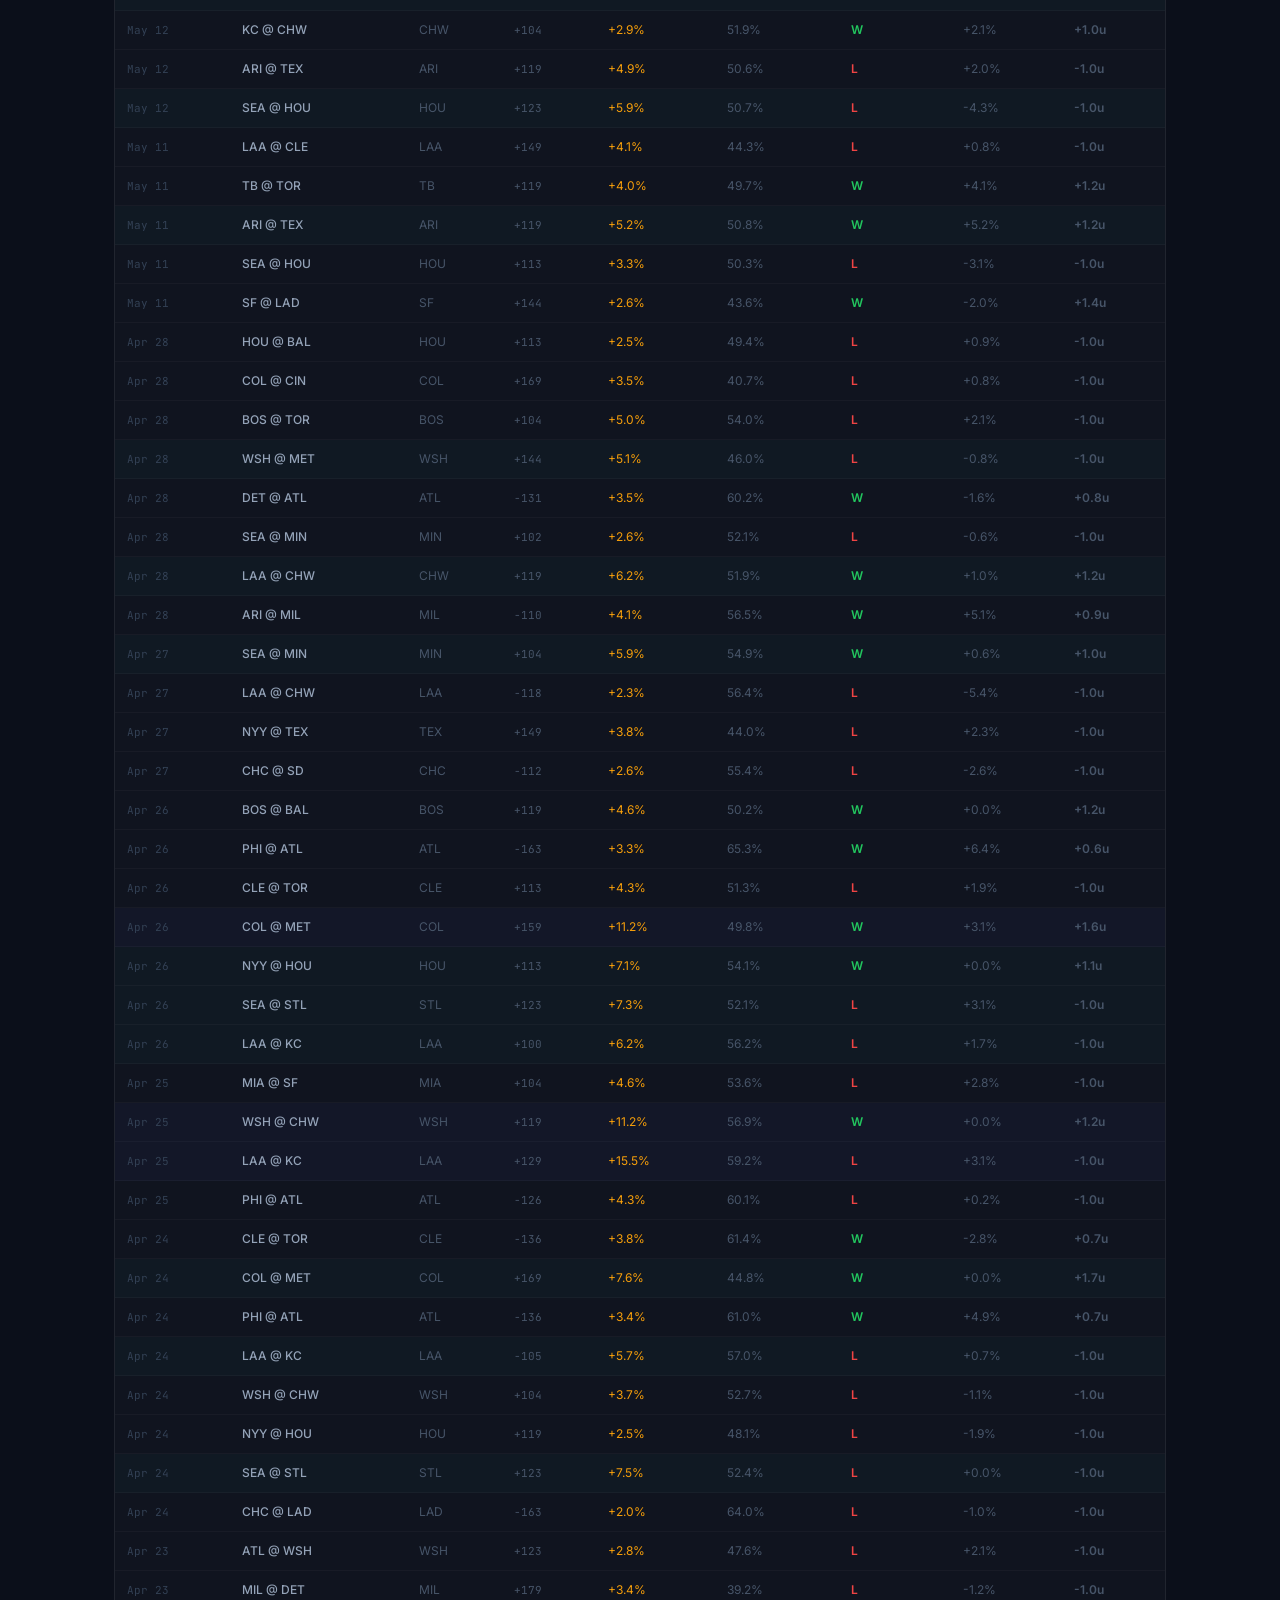
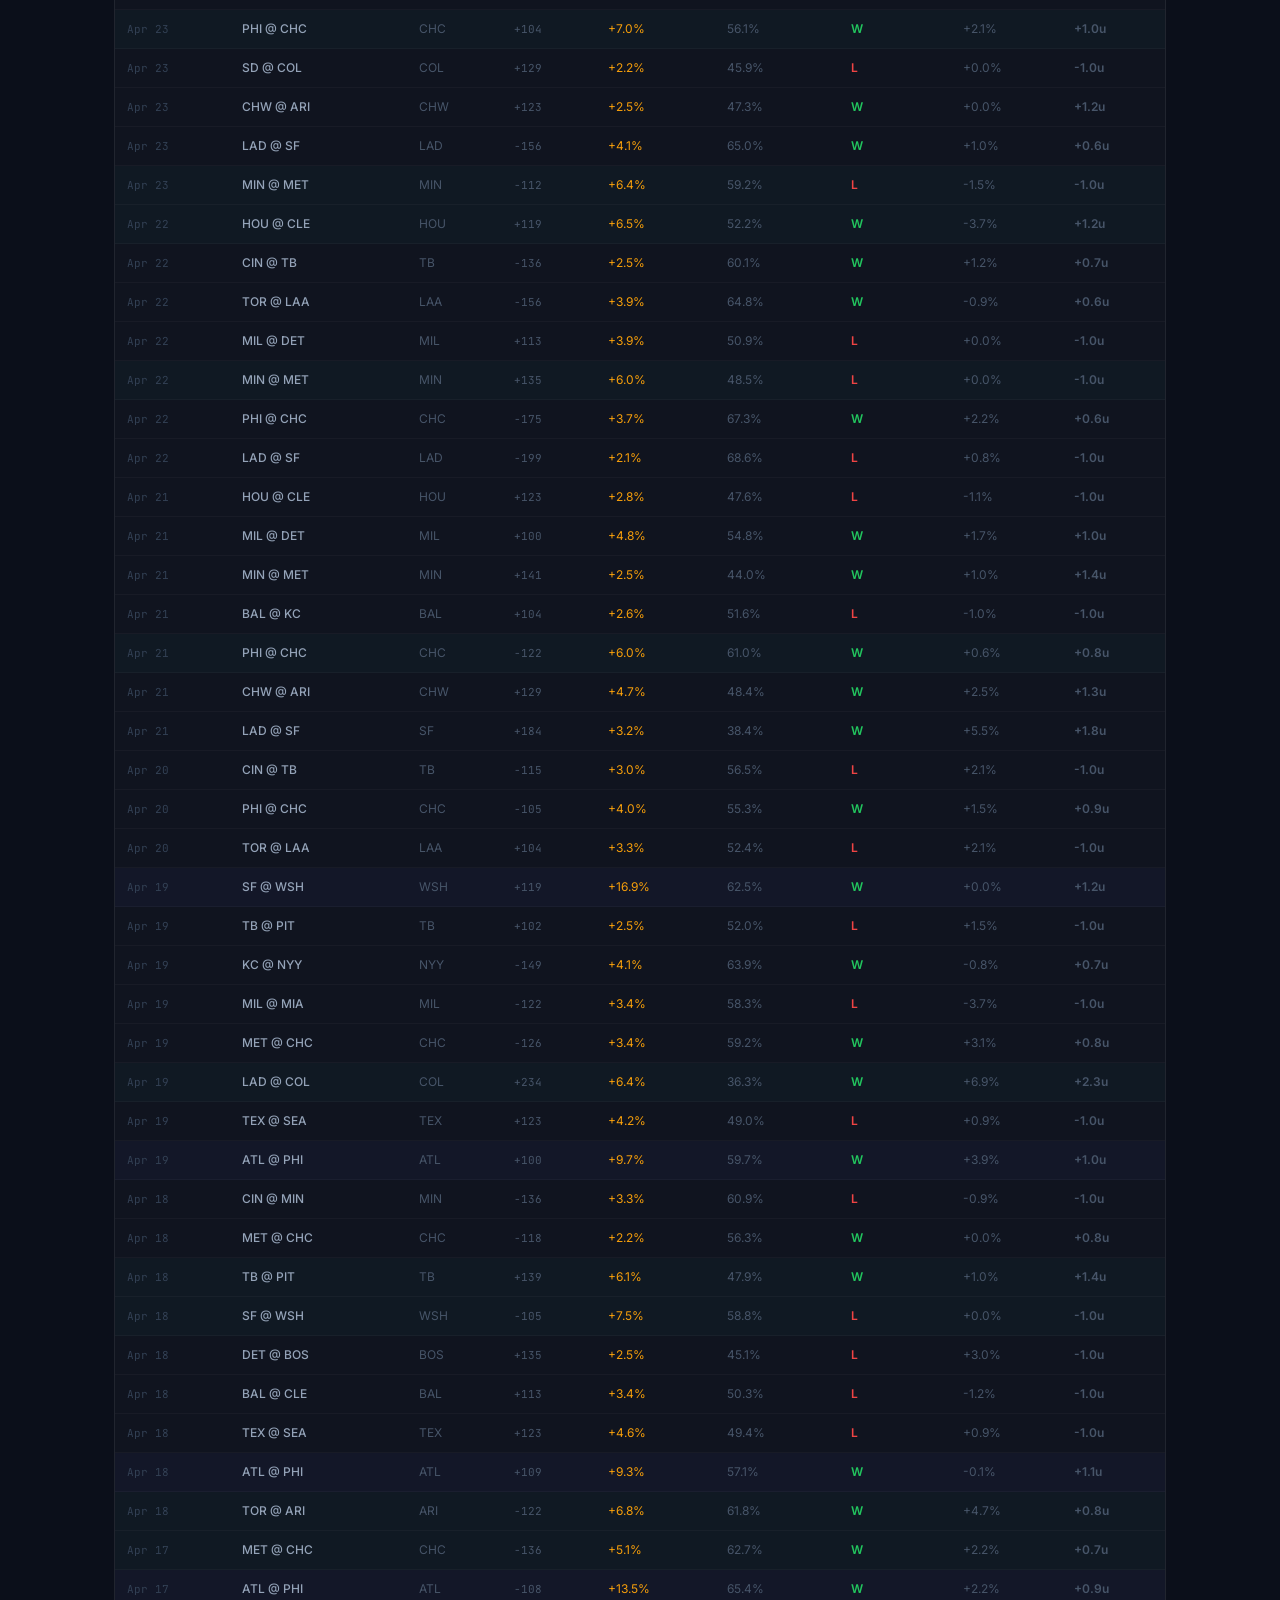
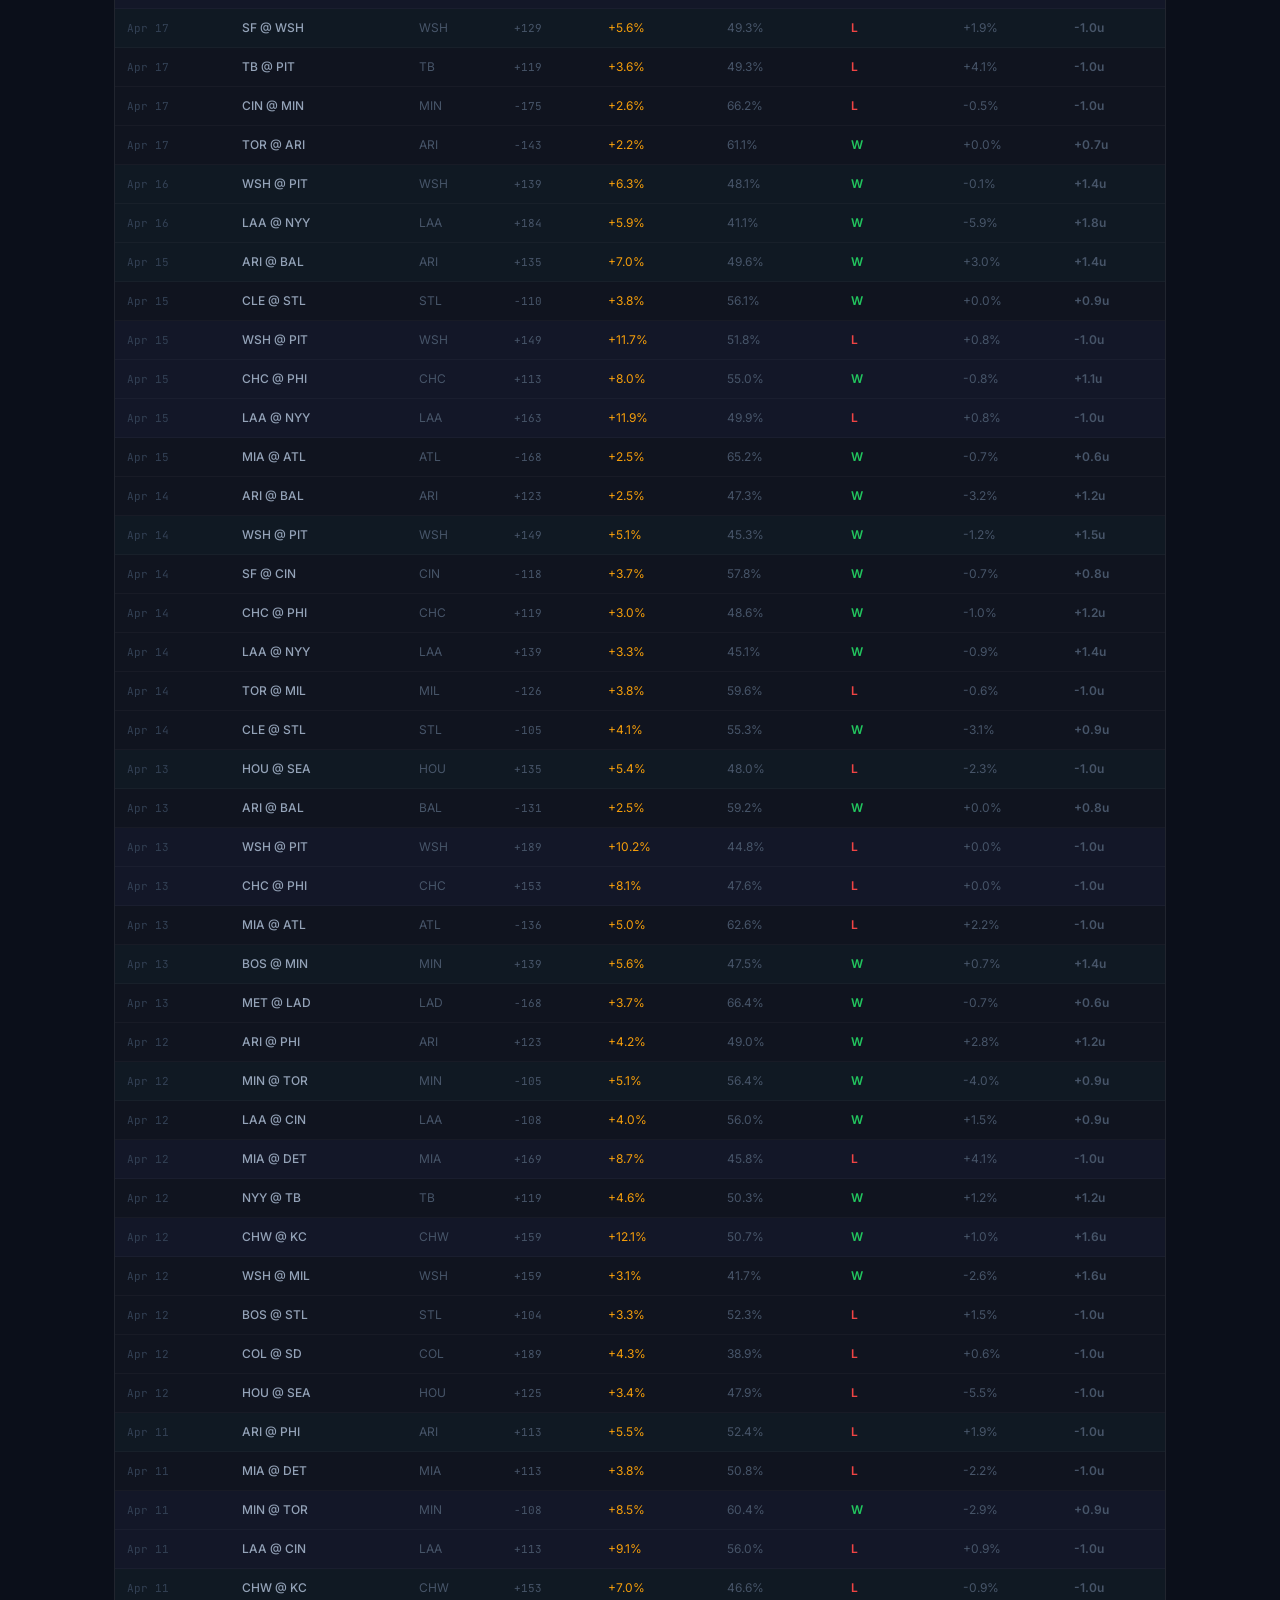
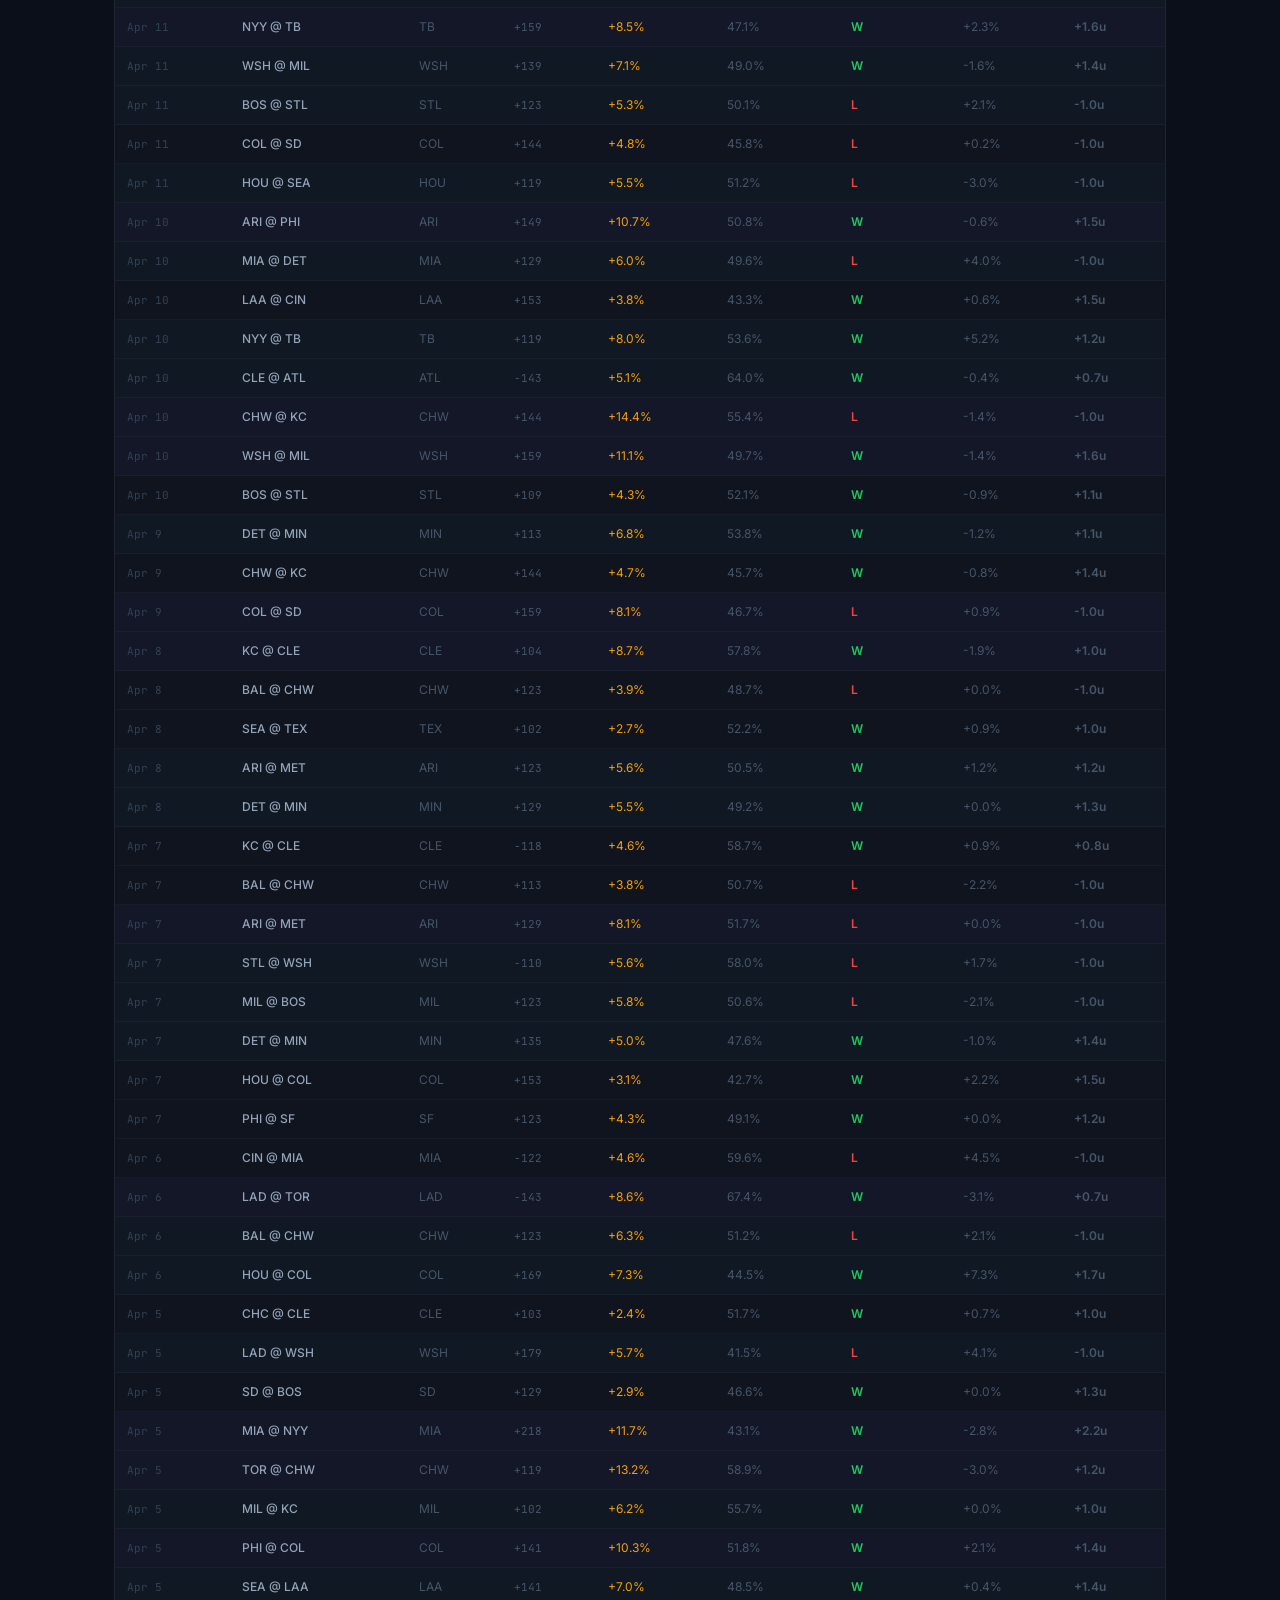
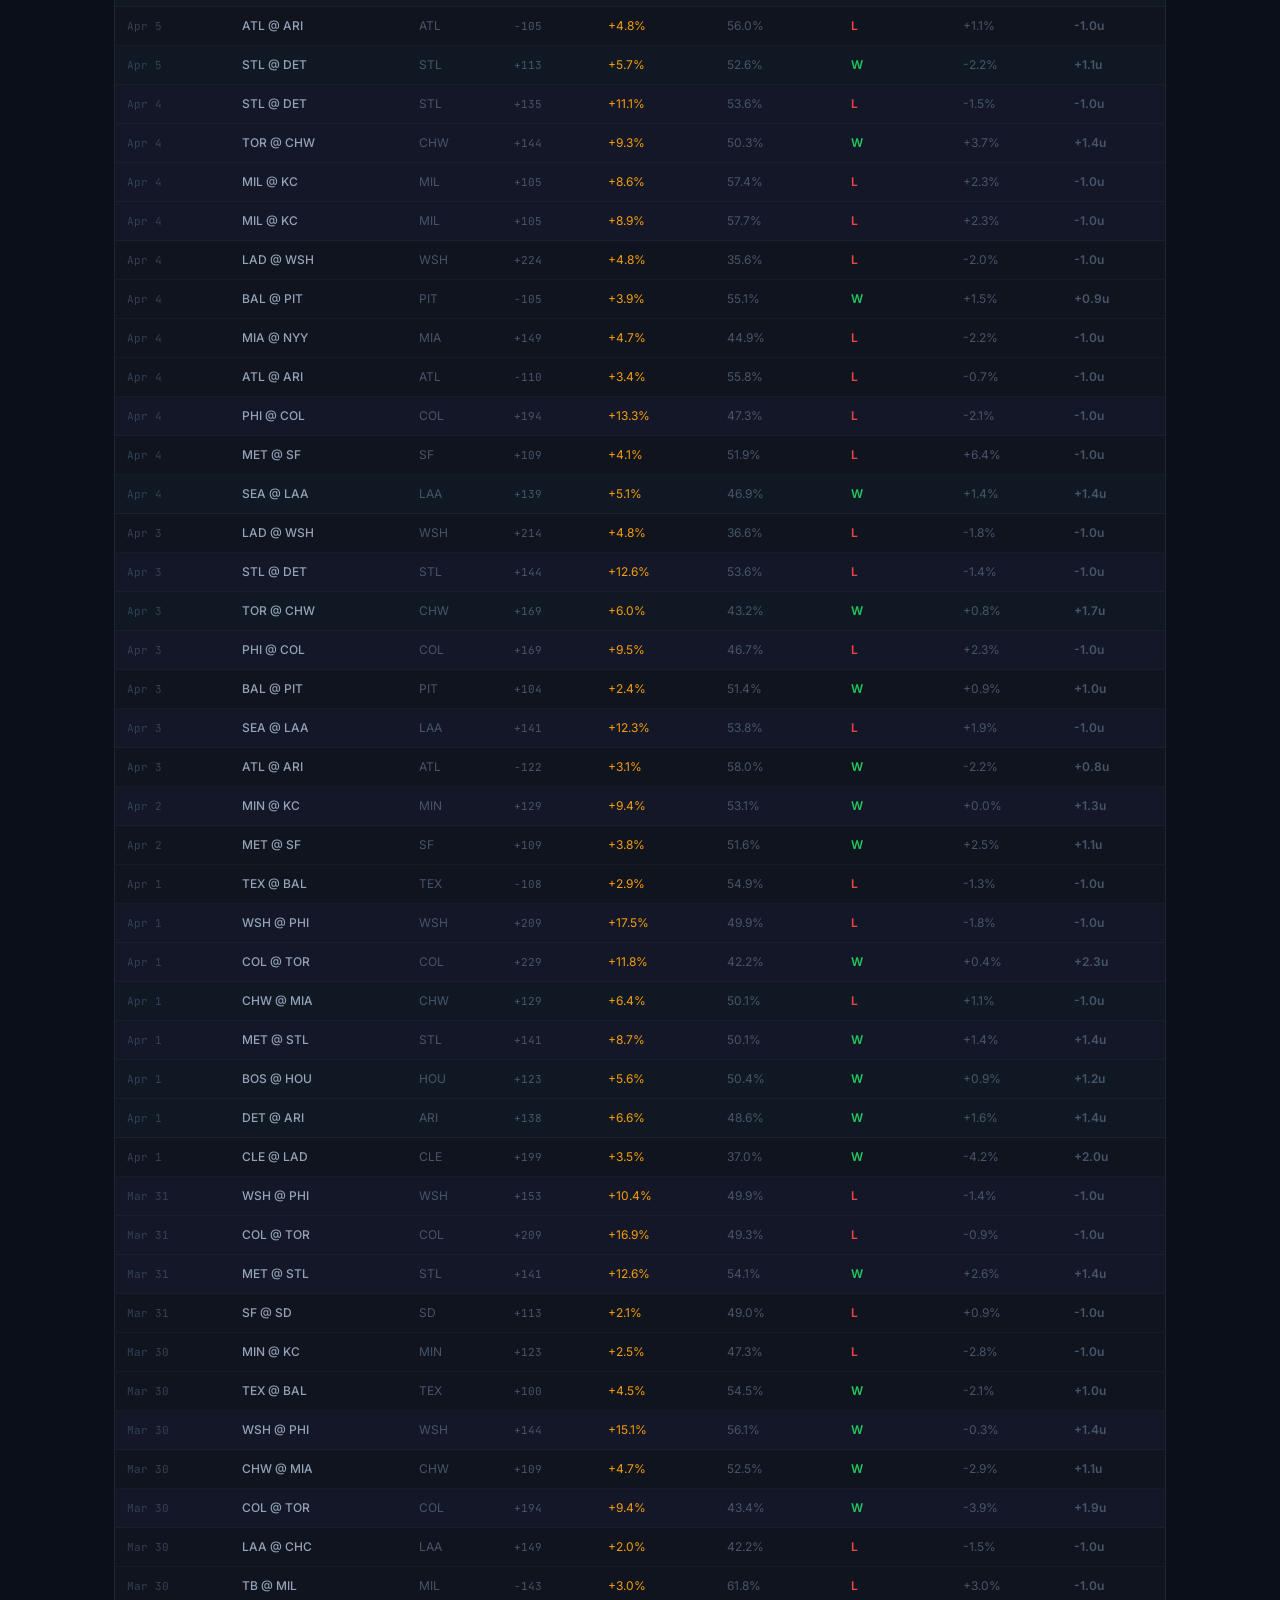
==== commit 211fbf97: "fix: use pick's own date for client-side merge, not JS UTC date new Date().toISOString() returns UTC" ====
--- a/history.html
+++ b/history.html
@@ -647,6 +647,73 @@
   card.innerHTML = tallyHTML + rows + '<div style="height:4px"></div>';
 }
 
+// ── Today's settled picks — client-side merge ──────────────────────────────
+function computeTodaySettled(picks, scores) {
+  // Use p.date (set by the Python pipeline in local CT time) — never derive the
+  // date from JS new Date().toISOString() which returns UTC and rolls to the
+  // next calendar day after ~6 PM CT in summer.
+  return picks.map(p => {
+    const g = scores[p.game];
+    if (!g || g.status !== 'final') return null;
+    const side = (p.side || '').toUpperCase();
+    const pickWon = side === 'AWAY' ? g.awayScore > g.homeScore : g.homeScore > g.awayScore;
+    const odds  = p.odds;
+    const pnl_u = pickWon
+      ? (odds > 0 ? odds / 100 : 100 / Math.abs(odds))
+      : -1.0;
+    return {
+      date: p.date, game: p.game, pick: p.pick, side: p.side,
+      odds, edge: p.edge, model_prob: p.model_prob,
+      result: pickWon ? 'W' : 'L',
+      pnl_u: Math.round(pnl_u * 1000) / 1000,
+      kelly_units: p.kelly_units || null,
+    };
+  }).filter(Boolean);
+}
+
+function extendPnlCurve(curve, newSettled) {
+  if (!newSettled.length) return curve;
+  const extended = [...curve];
+  let running = extended.length > 0 ? extended[extended.length - 1] : 0;
+  for (const r of newSettled) {
+    running = Math.round((running + r.pnl_u) * 1000) / 1000;
+    extended.push(running);
+  }
+  return extended;
+}
+
+function applyTodayToPerf(p, newSettled) {
+  if (!newSettled.length || !p) return p;
+  const updated = JSON.parse(JSON.stringify(p));
+  const wins   = newSettled.filter(r => r.result === 'W').length;
+  const losses = newSettled.filter(r => r.result === 'L').length;
+  const units  = newSettled.reduce((s, r) => s + r.pnl_u, 0);
+  if (updated.season) {
+    updated.season.wins   = (updated.season.wins   || 0) + wins;
+    updated.season.losses = (updated.season.losses || 0) + losses;
+    updated.season.units  = Math.round(((updated.season.units || 0) + units) * 1000) / 1000;
+    updated.season.bets   = (updated.season.bets   || 0) + newSettled.length;
+    updated.season.roi    = updated.season.bets > 0
+      ? updated.season.units / updated.season.bets : 0;
+  }
+  const monthNames = ['Jan','Feb','Mar','Apr','May','Jun','Jul','Aug','Sep','Oct','Nov','Dec'];
+  const currentMonth = monthNames[new Date().getMonth()];
+  if (updated.season_roi_by_month) {
+    const mo = updated.season_roi_by_month.find(m => m.month === currentMonth);
+    if (mo) {
+      mo.units = Math.round(((mo.units || 0) + units) * 1000) / 1000;
+      mo.bets  = (mo.bets  || 0) + newSettled.length;
+      mo.roi   = mo.bets > 0 ? mo.units / mo.bets : 0;
+    } else {
+      updated.season_roi_by_month.push({
+        month: currentMonth, units, bets: newSettled.length,
+        roi: newSettled.length > 0 ? units / newSettled.length : 0,
+      });
+    }
+  }
+  return updated;
+}
+
 async function loadAll() {
   try {
     const v = Date.now();
@@ -668,30 +735,52 @@
 
     allRows = (h && h.rows) ? h.rows : [];
 
-    // Populate live metrics row from performance.json
-    if (p && p.season) {
-      const s = p.season;
-      document.getElementById('lm-record').textContent = s.wins + 'W–' + s.losses + 'L';
-      const wr = (s.wins + s.losses) > 0 ? s.wins / (s.wins + s.losses) : 0;
+    // Merge today's settled picks that aren't yet in history.json
+    // No edge filter here — all picks in today.json are tracked in picks_log.csv
+    // and will appear in history.json after the settle runs, so mirror that.
+    const todayPicksFilt = today && today.picks ? today.picks : [];
+    const todaySettled  = computeTodaySettled(todayPicksFilt, scores);
+    // Derive today's date from the picks themselves (pipeline sets this in local CT time).
+    const todayDate     = todayPicksFilt.length > 0
+      ? String(todayPicksFilt[0].date)
+      : todaySettled.length > 0 ? String(todaySettled[0].date) : '';
+    const alreadyInRows = new Set(
+      allRows.filter(r => String(r.date) === todayDate)
+             .map(r => `${r.game}|${(r.side||'').toUpperCase()}`)
+    );
+    const newSettled = todaySettled.filter(r =>
+      !alreadyInRows.has(`${r.game}|${(r.side||'').toUpperCase()}`)
+    );
+    if (newSettled.length > 0) {
+      allRows = [...allRows, ...newSettled];
+    }
+    const pnlCurve   = extendPnlCurve((h && h.pnl_curve) ? h.pnl_curve : [], newSettled);
+    const pAugmented = applyTodayToPerf(p, newSettled);
+
+    // Populate live metrics row (augmented with today's settled picks)
+    const sAug = pAugmented && pAugmented.season;
+    if (sAug) {
+      document.getElementById('lm-record').textContent = sAug.wins + 'W–' + sAug.losses + 'L';
+      const wr = (sAug.wins + sAug.losses) > 0 ? sAug.wins / (sAug.wins + sAug.losses) : 0;
       document.getElementById('lm-winrate').textContent = (wr * 100).toFixed(1) + '%';
-      if (p.updated_at) document.getElementById('lm-updated').textContent = p.updated_at;
+      if (pAugmented.updated_at) document.getElementById('lm-updated').textContent = pAugmented.updated_at;
     }
 
     // Today's picks live tracking
     if (today && today.picks && today.picks.length > 0) {
-      renderTodayTracking(today.picks.filter(p => (p.edge || 0) >= 0.02), scores);
+      renderTodayTracking(today.picks.filter(pk => (pk.edge || 0) >= 0.02), scores);
     }
 
     renderSummary(allRows);
-    renderCurve((h && h.pnl_curve) ? h.pnl_curve : []);
+    renderCurve(pnlCurve);
     renderRollingWinRate(allRows);
     renderBreakdowns(allRows);
     renderCalibration(allRows);
     renderCalendar(allRows);
-    renderClv(p);
-    renderEdgeTiers(p);
-    renderKellyROI(p);
-    renderMonthly(p);
+    renderClv(pAugmented);
+    renderEdgeTiers(pAugmented);
+    renderKellyROI(pAugmented);
+    renderMonthly(pAugmented);
     renderTeamStats(allRows);
     renderPitcherStats(allRows);
     renderBacktest();
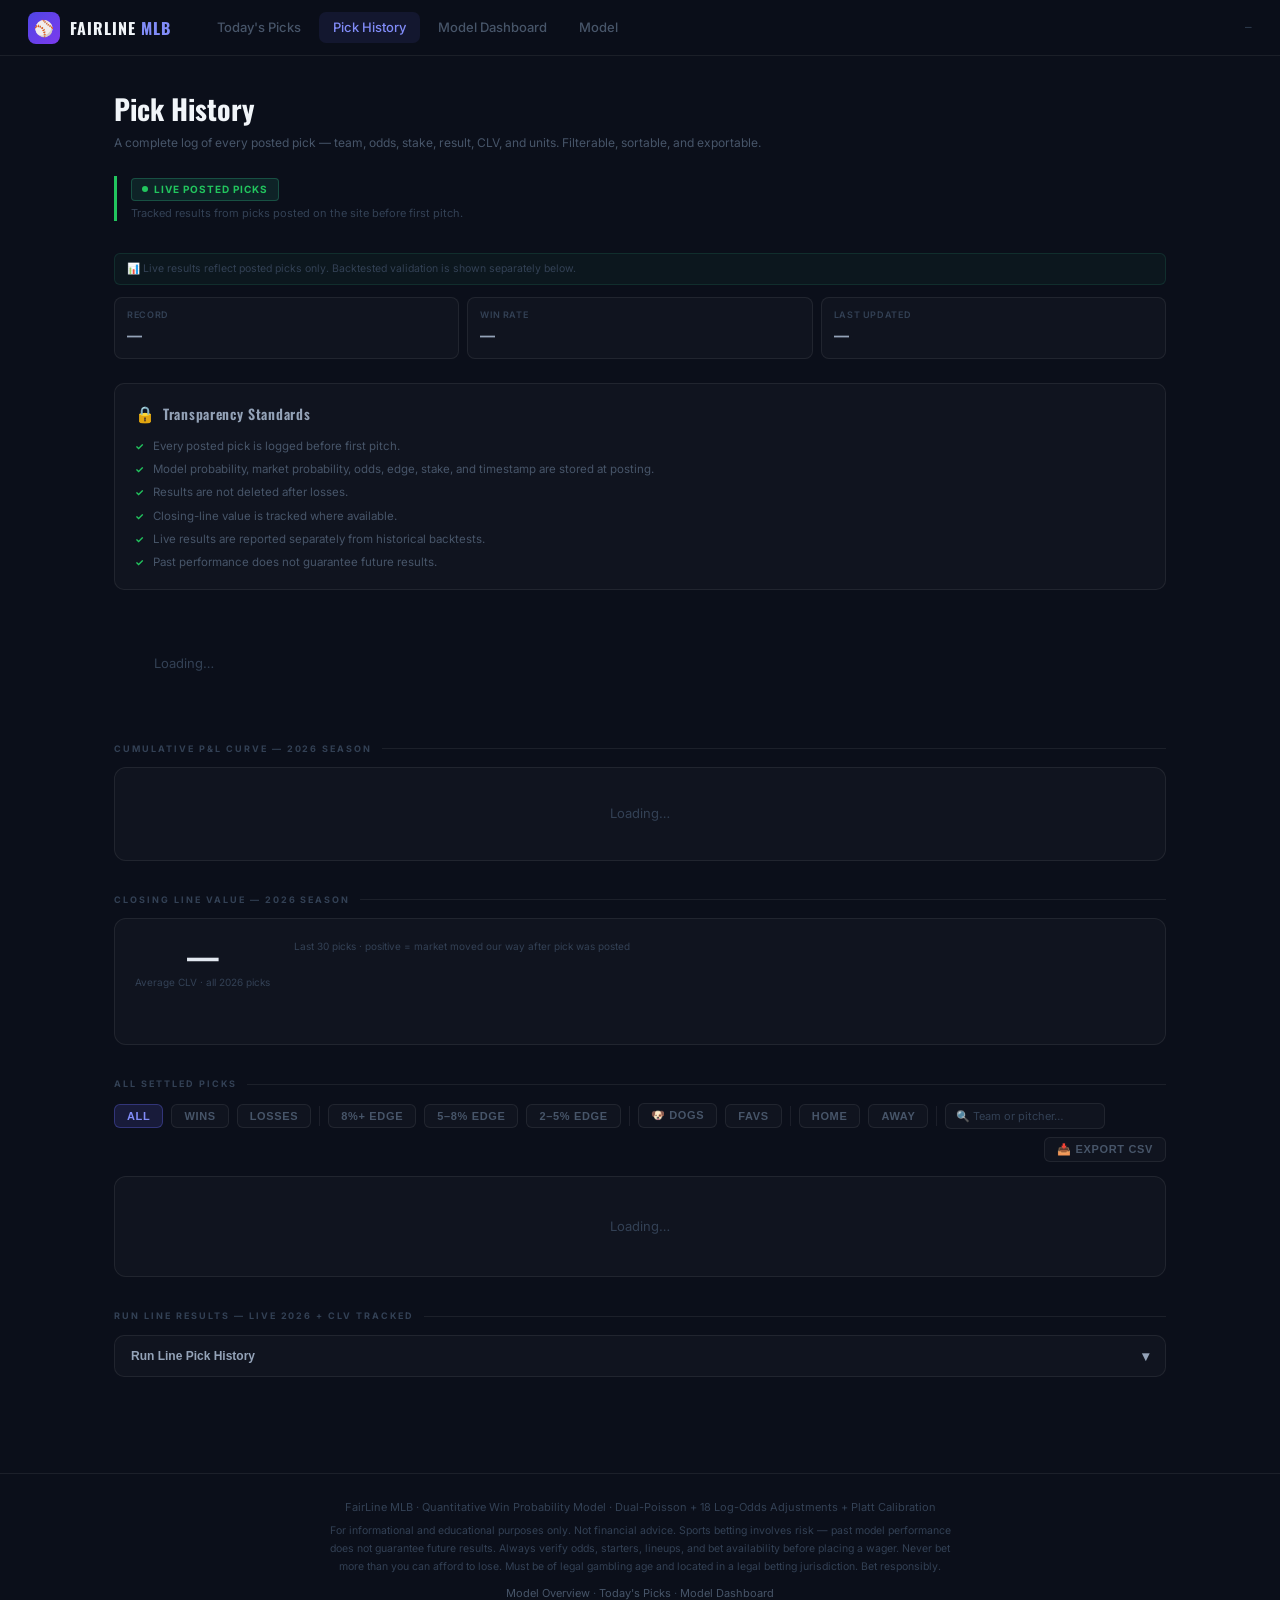
==== commit adf28715: "refactor: rename tabs, remove duplicate sections Results → Pick History (history.html)   - Removed: " ====
--- a/history.html
+++ b/history.html
@@ -3,10 +3,10 @@
 <head>
 <meta charset="UTF-8">
 <meta name="viewport" content="width=device-width, initial-scale=1.0">
-<title>FairLine MLB — Results & Pick History</title>
-<meta name="description" content="Live 2026 results, CLV tracking, edge tier breakdown, and full pick history for FairLine MLB.">
-<meta property="og:title" content="FairLine MLB — Results & Pick History">
-<meta property="og:description" content="Every posted pick logged with result, CLV, units, and ROI. Live results separated from backtests. Full transparency.">
+<title>FairLine MLB — Pick History</title>
+<meta name="description" content="Full pick history, P&L curve, calibration, and daily results for FairLine MLB. Every posted pick logged with result, CLV, and units.">
+<meta property="og:title" content="FairLine MLB — Pick History">
+<meta property="og:description" content="Every posted pick logged with result, CLV, units, and ROI. Filterable pick table, P&L curve, calibration chart, and daily breakdown.">
 <meta property="og:type" content="website">
 <meta property="og:image" content="https://bartelbradley-coder.github.io/fairline-mlb/og-image.png">
 <meta property="og:image:width" content="1200">
@@ -182,6 +182,17 @@
 /* Daily P&L bar chart */
 .calendar-wrap { display:block; }
 
+/* Auto-refresh live indicator */
+.auto-refresh-pill {
+  display: inline-flex; align-items: center; gap: 5px;
+  font-size: 9px; color: var(--green); font-family: 'JetBrains Mono', monospace;
+  padding: 3px 9px; background: rgba(34,197,94,0.06);
+  border: 1px solid rgba(34,197,94,0.2); border-radius: 6px; margin-left: 6px;
+}
+.arp-dot { width: 5px; height: 5px; border-radius: 50%; background: var(--green); flex-shrink: 0; }
+.arp-dot.pulse { animation: arp-pulse 2s infinite; }
+@keyframes arp-pulse { 0%,100%{opacity:1} 50%{opacity:0.3} }
+
 /* RL picks section */
 .rl-toggle-btn { width:100%; text-align:left; padding:12px 16px; background:var(--bg-card); border:1px solid var(--border); border-radius:10px; color:var(--text-2); font-size:12px; font-weight:600; cursor:pointer; display:flex; align-items:center; justify-content:space-between; margin-bottom:0; transition:background 0.15s; }
 .rl-toggle-btn:hover { background:rgba(255,255,255,0.04); }
@@ -204,19 +215,20 @@
   </a>
   <div class="nav-links">
     <a class="nav-link" href="index.html">Today's Picks</a>
-    <a class="nav-link active" href="history.html">Results</a>
-    <a class="nav-link" href="performance.html">Performance</a>
+    <a class="nav-link active" href="history.html">Pick History</a>
+    <a class="nav-link" href="performance.html">Model Dashboard</a>
     <a class="nav-link" href="model.html">Model</a>
   </div>
   <div class="nav-right">
     <span class="nav-updated" id="last-updated">—</span>
+    <span id="auto-refresh-pill" class="auto-refresh-pill" style="display:none"><span class="arp-dot pulse"></span>&nbsp;Live</span>
   </div>
 </nav>
 
 <div class="page">
 
-  <div class="page-title">Results &amp; Pick History</div>
-  <div class="page-subtitle">A complete log of every posted pick — team, odds, stake, result, CLV, and units.</div>
+  <div class="page-title">Pick History</div>
+  <div class="page-subtitle">A complete log of every posted pick — team, odds, stake, result, CLV, and units. Filterable, sortable, and exportable.</div>
 
   <!-- Live section header + compact metrics -->
   <div class="results-section live-section">
@@ -304,80 +316,24 @@
     </div>
   </div>
 
-  <!-- Analytics row: CLV + Edge tier -->
+  <!-- CLV Tracking (full-width) -->
   <div class="section">
-    <div class="analytics-row">
-
-      <!-- CLV Tracking -->
-      <div class="card">
-        <div class="card-title">📈 Closing Line Value</div>
-        <div class="card-sub">Last 30 picks · positive = market moved our way</div>
-        <div class="clv-avg-display">
+    <div class="sec-lbl">Closing Line Value — 2026 Season</div>
+    <div class="card">
+      <div style="display:flex;align-items:flex-start;gap:24px;flex-wrap:wrap">
+        <div class="clv-avg-display" style="padding:0;flex-shrink:0">
           <div class="clv-avg-num" id="clv-avg-num">—</div>
           <div class="clv-avg-lbl">Average CLV · all 2026 picks</div>
         </div>
-        <div class="clv-chart" id="clv-chart"></div>
-      </div>
-
-      <!-- Edge Tier Breakdown -->
-      <div class="card">
-        <div class="card-title">⚡ Edge Tier Performance</div>
-        <div class="card-sub">2026 season · win rate and ROI by model edge</div>
-        <div id="edge-bars" style="margin-bottom:14px"></div>
-        <table class="edge-table" id="edge-table">
-          <thead><tr><th>Tier</th><th>Bets</th><th>W–L</th><th>Win%</th><th>ROI</th><th>Units</th></tr></thead>
-          <tbody id="edge-tbody"><tr><td colspan="6" style="color:var(--text-4);padding:16px 10px">Loading…</td></tr></tbody>
-        </table>
-      </div>
-
-    </div>
-  </div>
-
-  <!-- Kelly Size ROI Breakdown -->
-  <div class="section" id="kelly-section" style="display:none">
-    <div class="sec-lbl">Kelly Size vs. ROI — Does Bigger Confidence Pay Off?</div>
-    <div class="analytics-row">
-      <div class="card">
-        <div class="card-title">📐 ROI by Recommended Bet Size</div>
-        <div class="card-sub">2026 season · half-Kelly units on a 10u bankroll</div>
-        <table class="kelly-table" id="kelly-table">
-          <thead><tr><th>Kelly Size</th><th>Bets</th><th>W–L</th><th>Win%</th><th>ROI</th><th>Units</th></tr></thead>
-          <tbody id="kelly-tbody"><tr><td colspan="6" style="color:var(--text-4);padding:16px 10px">Loading…</td></tr></tbody>
-        </table>
-        <div style="font-size:10px;color:var(--text-4);margin-top:10px;line-height:1.5">
-          Higher Kelly sizing = model's higher confidence. Positive correlation between size and ROI validates the model's probability estimates.
-        </div>
-      </div>
-      <div class="card">
-        <div class="card-title">🧠 What Kelly Size Means</div>
-        <div class="card-sub">How the model allocates confidence</div>
-        <div style="display:flex;flex-direction:column;gap:12px;margin-top:4px">
-          <div>
-            <div style="font-size:10px;font-weight:700;color:var(--text-2);margin-bottom:3px">1.5u+ picks</div>
-            <div style="font-size:11px;color:var(--text-3);line-height:1.5">Model and market agree on a substantial pricing gap. Multiple factors align, edge is large and unambiguous.</div>
-          </div>
-          <div>
-            <div style="font-size:10px;font-weight:700;color:var(--text-2);margin-bottom:3px">0.5–1.5u picks</div>
-            <div style="font-size:11px;color:var(--text-3);line-height:1.5">Solid edge with a meaningful signal. Standard-confidence plays that represent the bulk of the model's recommendations.</div>
-          </div>
-          <div>
-            <div style="font-size:10px;font-weight:700;color:var(--text-2);margin-bottom:3px">&lt; 0.5u picks</div>
-            <div style="font-size:11px;color:var(--text-3);line-height:1.5">Modest edge above threshold. Lower confidence — useful for tracking but sized small intentionally.</div>
-          </div>
+        <div style="flex:1;min-width:180px">
+          <div class="card-sub" style="margin-bottom:10px">Last 30 picks · positive = market moved our way after pick was posted</div>
+          <div class="clv-chart" id="clv-chart"></div>
         </div>
       </div>
     </div>
   </div>
 
-  <!-- Monthly ROI -->
-  <div class="section" id="monthly-section" style="display:none">
-    <div class="sec-lbl">Monthly ROI — 2026 Season</div>
-    <div class="card" style="padding:16px 20px">
-      <div class="monthly-chart" id="monthly-chart"></div>
-    </div>
-  </div>
-
-  <!-- Calibration chart (#3) -->
+  <!-- Calibration chart -->
   <div class="section" id="calib-section" style="display:none">
     <div class="sec-lbl">Model Calibration — Predicted vs. Actual Win Rate</div>
     <div class="card" style="padding:16px 20px">
@@ -394,30 +350,7 @@
     </div>
   </div>
 
-  <!-- Backtested Validation -->
-  <div class="results-section backtest-section">
-  <div class="section-badge backtest-badge-lg">BACKTEST</div>
-  <div class="section-sub">Historical model validation using prior seasons. Not live betting results.</div>
-  <div class="section">
-    <div class="sec-lbl">Backtested Model Validation — Out-of-Sample 2022–2024 · Not Live Results</div>
-    <div class="card">
-      <div style="display:flex;align-items:center;justify-content:space-between;margin-bottom:16px;flex-wrap:wrap;gap:12px">
-        <div>
-          <div class="card-title" style="margin-bottom:4px">Improving Every Out-of-Sample Year</div>
-          <div class="card-sub" style="margin-bottom:0">vs. −4.0% baseline (bet every game, full vig drain) · 7,359 games backtested</div>
-        </div>
-        <div style="font-family:'Oswald',sans-serif;font-size:32px;font-weight:700;color:var(--green)">+10.4%</div>
-      </div>
-      <div id="backtest-chart"></div>
-      <div style="display:flex;gap:10px;flex-wrap:wrap;margin-top:16px">
-        <div class="stat-pill" style="opacity:0.8"><div class="stat-lbl">Sharpe Ratio</div><div class="stat-val amber">1.82</div><div class="stat-sub">backtested · annualized</div></div>
-        <div class="stat-pill" style="opacity:0.8"><div class="stat-lbl">Brier Score</div><div class="stat-val white">0.234</div><div class="stat-sub">vs. 0.250 market</div></div>
-        <div class="stat-pill" style="opacity:0.8"><div class="stat-lbl">Max Drawdown</div><div class="stat-val red">−12.4u</div><div class="stat-sub">backtested</div></div>
-      </div>
-      <div class="backtest-note">All figures above are <strong style="color:var(--text-2)">out-of-sample backtest results</strong> (2022–2024). Each year trained on prior seasons only — no lookahead bias. Live 2026 results appear in the sections above as picks settle.</div>
-    </div>
-  </div>
-  </div><!-- end backtest-section -->
+  <!-- Backtest moved to Model Dashboard (performance.html) -->
 
   <!-- Per-Team Record -->
   <div class="section" id="team-section" style="display:none">
@@ -453,6 +386,7 @@
       <div class="filter-sep"></div>
       <button class="filter-btn" data-filter="strong">8%+ Edge</button>
       <button class="filter-btn" data-filter="value">5–8% Edge</button>
+      <button class="filter-btn" data-filter="marginal-edge">2–5% Edge</button>
       <div class="filter-sep"></div>
       <button class="filter-btn" data-filter="dog">🐶 Dogs</button>
       <button class="filter-btn" data-filter="fav">Favs</button>
@@ -488,9 +422,10 @@
 <footer>
   <div class="footer-brand">FairLine MLB · Quantitative Win Probability Model · Dual-Poisson + 18 Log-Odds Adjustments + Platt Calibration</div>
   <div class="site-disclaimer">For informational and educational purposes only. Not financial advice. Sports betting involves risk — past model performance does not guarantee future results. Always verify odds, starters, lineups, and bet availability before placing a wager. Never bet more than you can afford to lose. Must be of legal gambling age and located in a legal betting jurisdiction. Bet responsibly.</div>
-  <div class="footer-links"><a href="model.html">Model Overview</a> · <a href="index.html">Today's Picks</a> · <a href="performance.html">Performance</a></div>
+  <div class="footer-links"><a href="model.html">Model Overview</a> · <a href="index.html">Today's Picks</a> · <a href="performance.html">Model Dashboard</a></div>
 </footer>
 
+<script src="fairline-utils.js"></script>
 <script>
 let allRows = [];
 let sortCol = 'date';
@@ -499,14 +434,7 @@
 let activeMonth = 'all';
 let activeSearch = '';
 
-function formatOdds(ml) {
-  if (!ml && ml !== 0) return '—';
-  return ml > 0 ? '+' + ml : String(ml);
-}
-function pct(v, d=1) {
-  if (v == null) return '—';
-  return (v >= 0 ? '+' : '') + (v * 100).toFixed(d) + '%';
-}
+// formatOdds, pct → fairline-utils.js
 
 function toggleRL() {
   const btn  = document.getElementById('rl-toggle-btn');
@@ -570,31 +498,7 @@
     </table>`;
 }
 
-// ── ESPN scores (reused from index.html pattern) ─────────────────────────────
-const ESPN_ABBR_MAP_H = { 'CWS': 'CHW' };
-async function fetchESPNScoresH() {
-  try {
-    const r = await fetch('https://site.api.espn.com/apis/site/v2/sports/baseball/mlb/scoreboard', { cache: 'no-store' });
-    const json = await r.json();
-    const result = {};
-    for (const ev of (json.events || [])) {
-      const comp = (ev.competitions || [])[0];
-      if (!comp) continue;
-      let away, home, awayScore = 0, homeScore = 0;
-      for (const c of (comp.competitors || [])) {
-        const abbr  = ESPN_ABBR_MAP_H[c.team.abbreviation] || c.team.abbreviation;
-        const score = parseInt(c.score || '0', 10) || 0;
-        if (c.homeAway === 'away') { away = abbr; awayScore = score; }
-        else                       { home = abbr; homeScore = score; }
-      }
-      if (!away || !home) continue;
-      const sn = ev.status?.type?.name || '';
-      const status = sn === 'STATUS_FINAL' ? 'final' : sn.includes('IN_PROGRESS') ? 'live' : 'scheduled';
-      result[`${away} @ ${home}`] = { status, awayScore, homeScore };
-    }
-    return result;
-  } catch(e) { return {}; }
-}
+// fetchESPNScores, ESPN_ABBR_MAP → fairline-utils.js
 
 function renderTodayTracking(picks, scores) {
   const section = document.getElementById('today-tracking-section');
@@ -647,72 +551,7 @@
   card.innerHTML = tallyHTML + rows + '<div style="height:4px"></div>';
 }
 
-// ── Today's settled picks — client-side merge ──────────────────────────────
-function computeTodaySettled(picks, scores) {
-  // Use p.date (set by the Python pipeline in local CT time) — never derive the
-  // date from JS new Date().toISOString() which returns UTC and rolls to the
-  // next calendar day after ~6 PM CT in summer.
-  return picks.map(p => {
-    const g = scores[p.game];
-    if (!g || g.status !== 'final') return null;
-    const side = (p.side || '').toUpperCase();
-    const pickWon = side === 'AWAY' ? g.awayScore > g.homeScore : g.homeScore > g.awayScore;
-    const odds  = p.odds;
-    const pnl_u = pickWon
-      ? (odds > 0 ? odds / 100 : 100 / Math.abs(odds))
-      : -1.0;
-    return {
-      date: p.date, game: p.game, pick: p.pick, side: p.side,
-      odds, edge: p.edge, model_prob: p.model_prob,
-      result: pickWon ? 'W' : 'L',
-      pnl_u: Math.round(pnl_u * 1000) / 1000,
-      kelly_units: p.kelly_units || null,
-    };
-  }).filter(Boolean);
-}
-
-function extendPnlCurve(curve, newSettled) {
-  if (!newSettled.length) return curve;
-  const extended = [...curve];
-  let running = extended.length > 0 ? extended[extended.length - 1] : 0;
-  for (const r of newSettled) {
-    running = Math.round((running + r.pnl_u) * 1000) / 1000;
-    extended.push(running);
-  }
-  return extended;
-}
-
-function applyTodayToPerf(p, newSettled) {
-  if (!newSettled.length || !p) return p;
-  const updated = JSON.parse(JSON.stringify(p));
-  const wins   = newSettled.filter(r => r.result === 'W').length;
-  const losses = newSettled.filter(r => r.result === 'L').length;
-  const units  = newSettled.reduce((s, r) => s + r.pnl_u, 0);
-  if (updated.season) {
-    updated.season.wins   = (updated.season.wins   || 0) + wins;
-    updated.season.losses = (updated.season.losses || 0) + losses;
-    updated.season.units  = Math.round(((updated.season.units || 0) + units) * 1000) / 1000;
-    updated.season.bets   = (updated.season.bets   || 0) + newSettled.length;
-    updated.season.roi    = updated.season.bets > 0
-      ? updated.season.units / updated.season.bets : 0;
-  }
-  const monthNames = ['Jan','Feb','Mar','Apr','May','Jun','Jul','Aug','Sep','Oct','Nov','Dec'];
-  const currentMonth = monthNames[new Date().getMonth()];
-  if (updated.season_roi_by_month) {
-    const mo = updated.season_roi_by_month.find(m => m.month === currentMonth);
-    if (mo) {
-      mo.units = Math.round(((mo.units || 0) + units) * 1000) / 1000;
-      mo.bets  = (mo.bets  || 0) + newSettled.length;
-      mo.roi   = mo.bets > 0 ? mo.units / mo.bets : 0;
-    } else {
-      updated.season_roi_by_month.push({
-        month: currentMonth, units, bets: newSettled.length,
-        roi: newSettled.length > 0 ? units / newSettled.length : 0,
-      });
-    }
-  }
-  return updated;
-}
+// computeTodaySettled, extendPnlCurve, applyTodayToPerf → fairline-utils.js
 
 async function loadAll() {
   try {
@@ -722,7 +561,7 @@
       fetch('data/performance.json?v='    + v),
       fetch('data/rl_performance.json?v=' + v),
       fetch('data/today.json?v='          + v),
-      fetchESPNScoresH(),
+      fetchESPNScores(),
     ]);
     const h     = hRes.ok     ? await hRes.json()     : null;
     const p     = pRes.ok     ? await pRes.json()     : null;
@@ -739,11 +578,9 @@
     // No edge filter here — all picks in today.json are tracked in picks_log.csv
     // and will appear in history.json after the settle runs, so mirror that.
     const todayPicksFilt = today && today.picks ? today.picks : [];
-    const todaySettled  = computeTodaySettled(todayPicksFilt, scores);
-    // Derive today's date from the picks themselves (pipeline sets this in local CT time).
-    const todayDate     = todayPicksFilt.length > 0
-      ? String(todayPicksFilt[0].date)
-      : todaySettled.length > 0 ? String(todaySettled[0].date) : '';
+    // today.date is the top-level date field set by the pipeline in local CT time.
+    const todayDate     = (today && today.date) ? String(today.date) : '';
+    const todaySettled  = computeTodaySettled(todayPicksFilt, scores, todayDate);
     const alreadyInRows = new Set(
       allRows.filter(r => String(r.date) === todayDate)
              .map(r => `${r.game}|${(r.side||'').toUpperCase()}`)
@@ -778,16 +615,16 @@
     renderCalibration(allRows);
     renderCalendar(allRows);
     renderClv(pAugmented);
-    renderEdgeTiers(pAugmented);
-    renderKellyROI(pAugmented);
-    renderMonthly(pAugmented);
+    // Edge tiers, Kelly ROI, Monthly ROI → Model Dashboard (performance.html)
     renderTeamStats(allRows);
     renderPitcherStats(allRows);
-    renderBacktest();
+    // renderBacktest() → moved to Model Dashboard (performance.html)
     injectMonthFilter(allRows);
     renderTable(allRows);
     renderRLPicks(rl);
   } catch (e) {
+    console.error('[FairLine] loadAll error:', e);
+    _showDebugBanner(e.message || String(e));
     renderEmpty();
   }
 }
@@ -802,7 +639,7 @@
       <div class="state-sub">The pick history table fills in as picks are logged and settled each day.<br>Check back after the first batch of games result.</div>
     </div>`;
   document.getElementById('filters').style.display = 'none';
-  renderBacktest();
+  // Backtest moved to Model Dashboard
 }
 
 function renderSummary(rows) {
@@ -955,7 +792,7 @@
     MONTH_ORDER.indexOf(a.month) - MONTH_ORDER.indexOf(b.month)
   );
   if (monthly.length === 0) return;
-  document.getElementById('monthly-section').style.display = 'block';
+  const _ms = document.getElementById('monthly-section'); if (_ms) _ms.style.display = 'block';
   document.getElementById('monthly-chart').innerHTML = _monthlyChartSVG(monthly);
 }
 
@@ -980,8 +817,9 @@
   let r = [...rows];
   if (activeFilter === 'W') r = r.filter(x => x.result === 'W');
   else if (activeFilter === 'L') r = r.filter(x => x.result === 'L');
-  else if (activeFilter === 'strong') r = r.filter(x => x.edge != null && x.edge >= 0.08);
-  else if (activeFilter === 'value')  r = r.filter(x => x.edge != null && x.edge >= 0.05 && x.edge < 0.08);
+  else if (activeFilter === 'strong')       r = r.filter(x => x.edge != null && x.edge >= 0.08);
+  else if (activeFilter === 'value')        r = r.filter(x => x.edge != null && x.edge >= 0.05 && x.edge < 0.08);
+  else if (activeFilter === 'marginal-edge') r = r.filter(x => x.edge != null && x.edge >= 0.02 && x.edge < 0.05);
   else if (activeFilter === 'dog')    r = r.filter(x => x.odds != null && x.odds > 0);
   else if (activeFilter === 'fav')    r = r.filter(x => x.odds != null && x.odds <= 0);
   else if (activeFilter === 'home')   r = r.filter(x => x.side && x.side.toUpperCase() === 'HOME');
@@ -1044,7 +882,8 @@
     const edgeStr = r.edge != null ? '+' + (r.edge * 100).toFixed(1) + '%' : '—';
     const probStr = r.model_prob != null ? (r.model_prob * 100).toFixed(1) + '%' : '—';
     const pnlStr  = r.pnl_u != null ? (r.pnl_u >= 0 ? '+' : '') + r.pnl_u.toFixed(1) + 'u' : '—';
-    const clvStr  = r.clv != null ? pct(r.clv) : '—';
+    const clvStr  = r.clv != null ? pct(r.clv)
+      : '<abbr title="CLV not captured — game may have been a day game settled before the 3:30 PM CT closing line snapshot" style="text-decoration:none;cursor:help">—</abbr>';
     const dateStr = r.date ? (() => { try { return new Date(r.date + 'T12:00:00').toLocaleDateString('en-US',{month:'short',day:'numeric'}); } catch(e){ return r.date; } })() : '—';
     const rowClass = r.edge >= 0.08 ? 'row-strong' : r.edge >= 0.05 ? 'row-value' : '';
     return `<tr class="${rowClass}">
@@ -1414,7 +1253,7 @@
 function renderKellyROI(p) {
   const tiers = (p && p.kelly_roi_tiers) ? p.kelly_roi_tiers : [];
   if (tiers.length === 0) return;
-  document.getElementById('kelly-section').style.display = 'block';
+  const _ks = document.getElementById('kelly-section'); if (_ks) _ks.style.display = 'block';
   document.getElementById('kelly-tbody').innerHTML = tiers.map(t => `
     <tr>
       <td style="font-weight:600;color:var(--text-2)">${t.label}</td>
@@ -1484,7 +1323,31 @@
   renderTable(allRows);
 });
 
-loadAll();
+// _showDebugBanner, event listeners → fairline-utils.js
+
+// ── Auto-refresh every 5 minutes — picks settle every 30 min via cron ─────────
+let _lastRefreshAt = Date.now();
+
+function _updateRefreshPill() {
+  const el = document.getElementById('auto-refresh-pill');
+  if (!el) return;
+  el.style.display = 'inline-flex';
+  const mins = Math.floor((Date.now() - _lastRefreshAt) / 60000);
+  el.innerHTML = `<span class="arp-dot pulse"></span>&nbsp;${mins > 0 ? 'Updated ' + mins + 'm ago' : 'Live'}`;
+}
+
+async function _doAutoRefresh() {
+  try {
+    await loadAll();
+    _lastRefreshAt = Date.now();
+  } catch(e) { /* silent — loadAll already logs internally */ }
+  _updateRefreshPill();
+}
+
+setInterval(_doAutoRefresh, 5 * 60 * 1000);   // full reload every 5 min
+setInterval(_updateRefreshPill, 60 * 1000);    // tick the "X min ago" label every minute
+
+loadAll().then(() => { _lastRefreshAt = Date.now(); _updateRefreshPill(); });
 </script>
 </body>
 </html>
